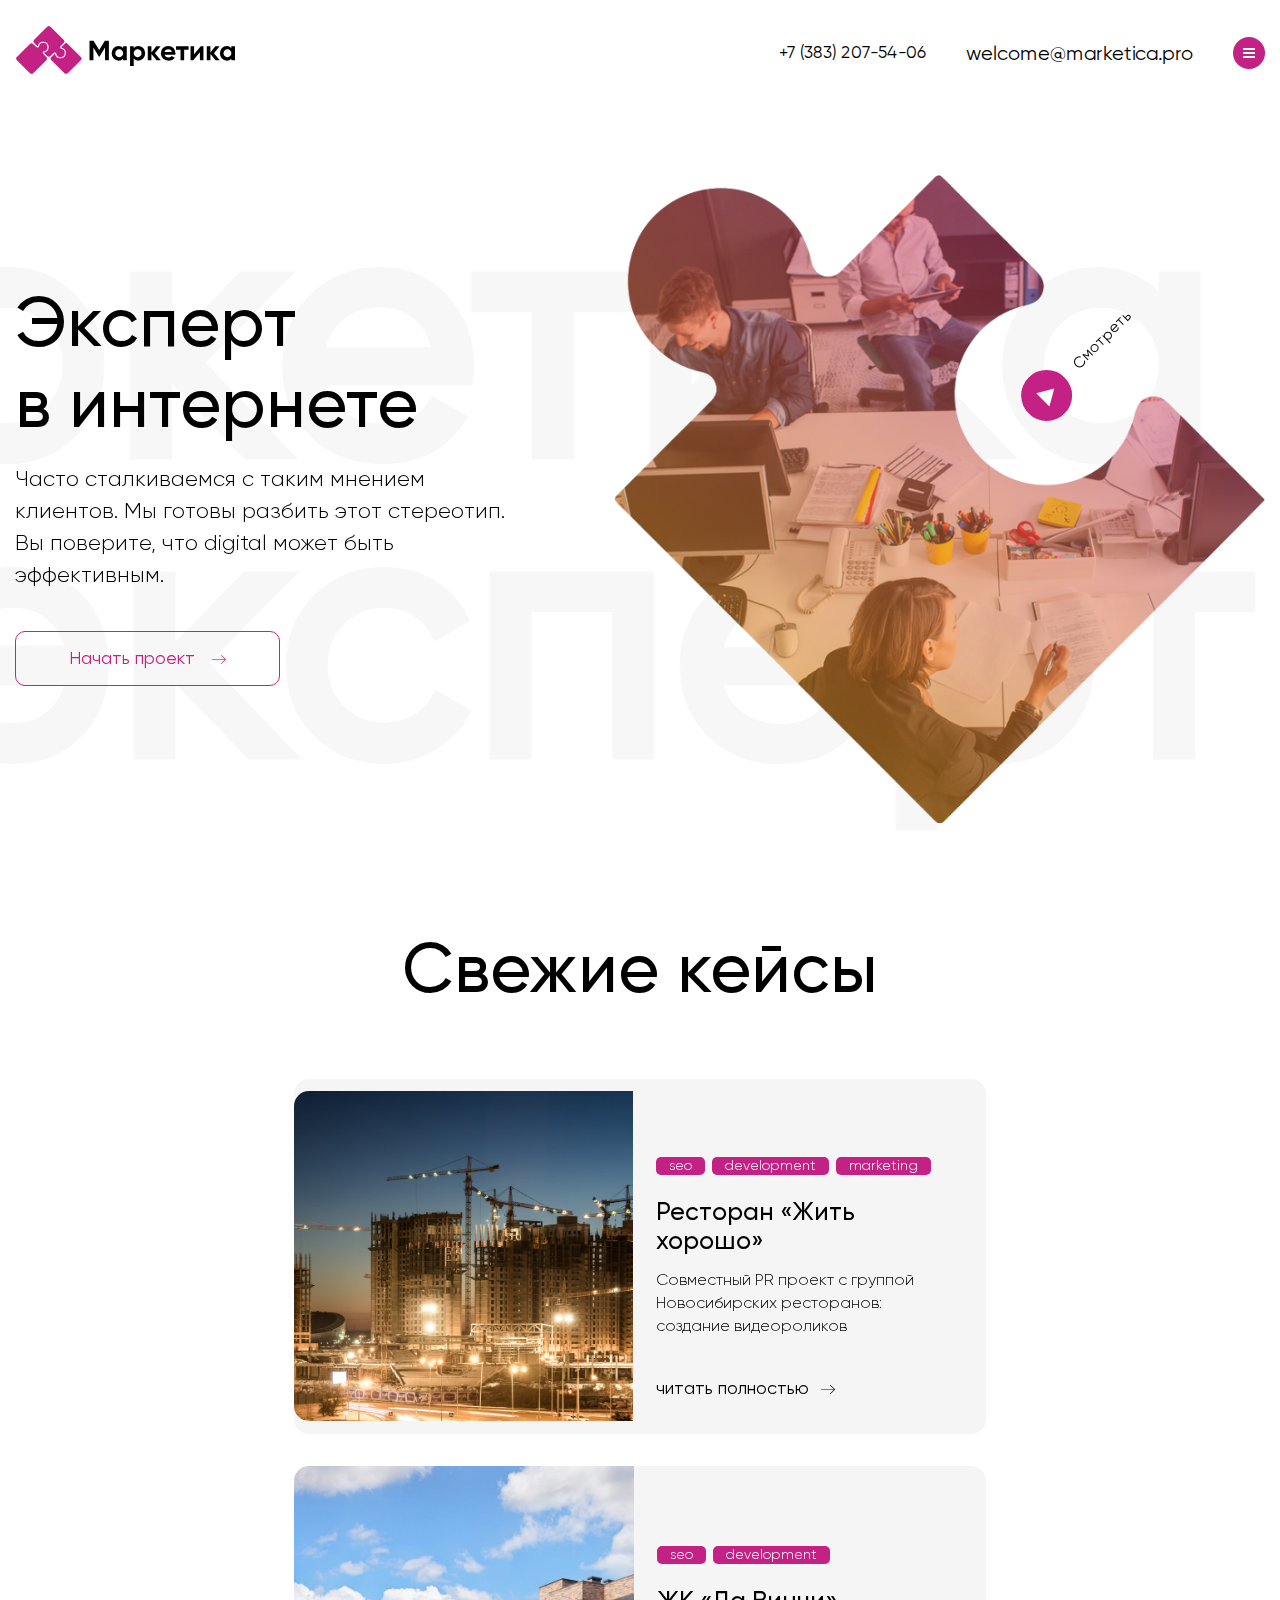
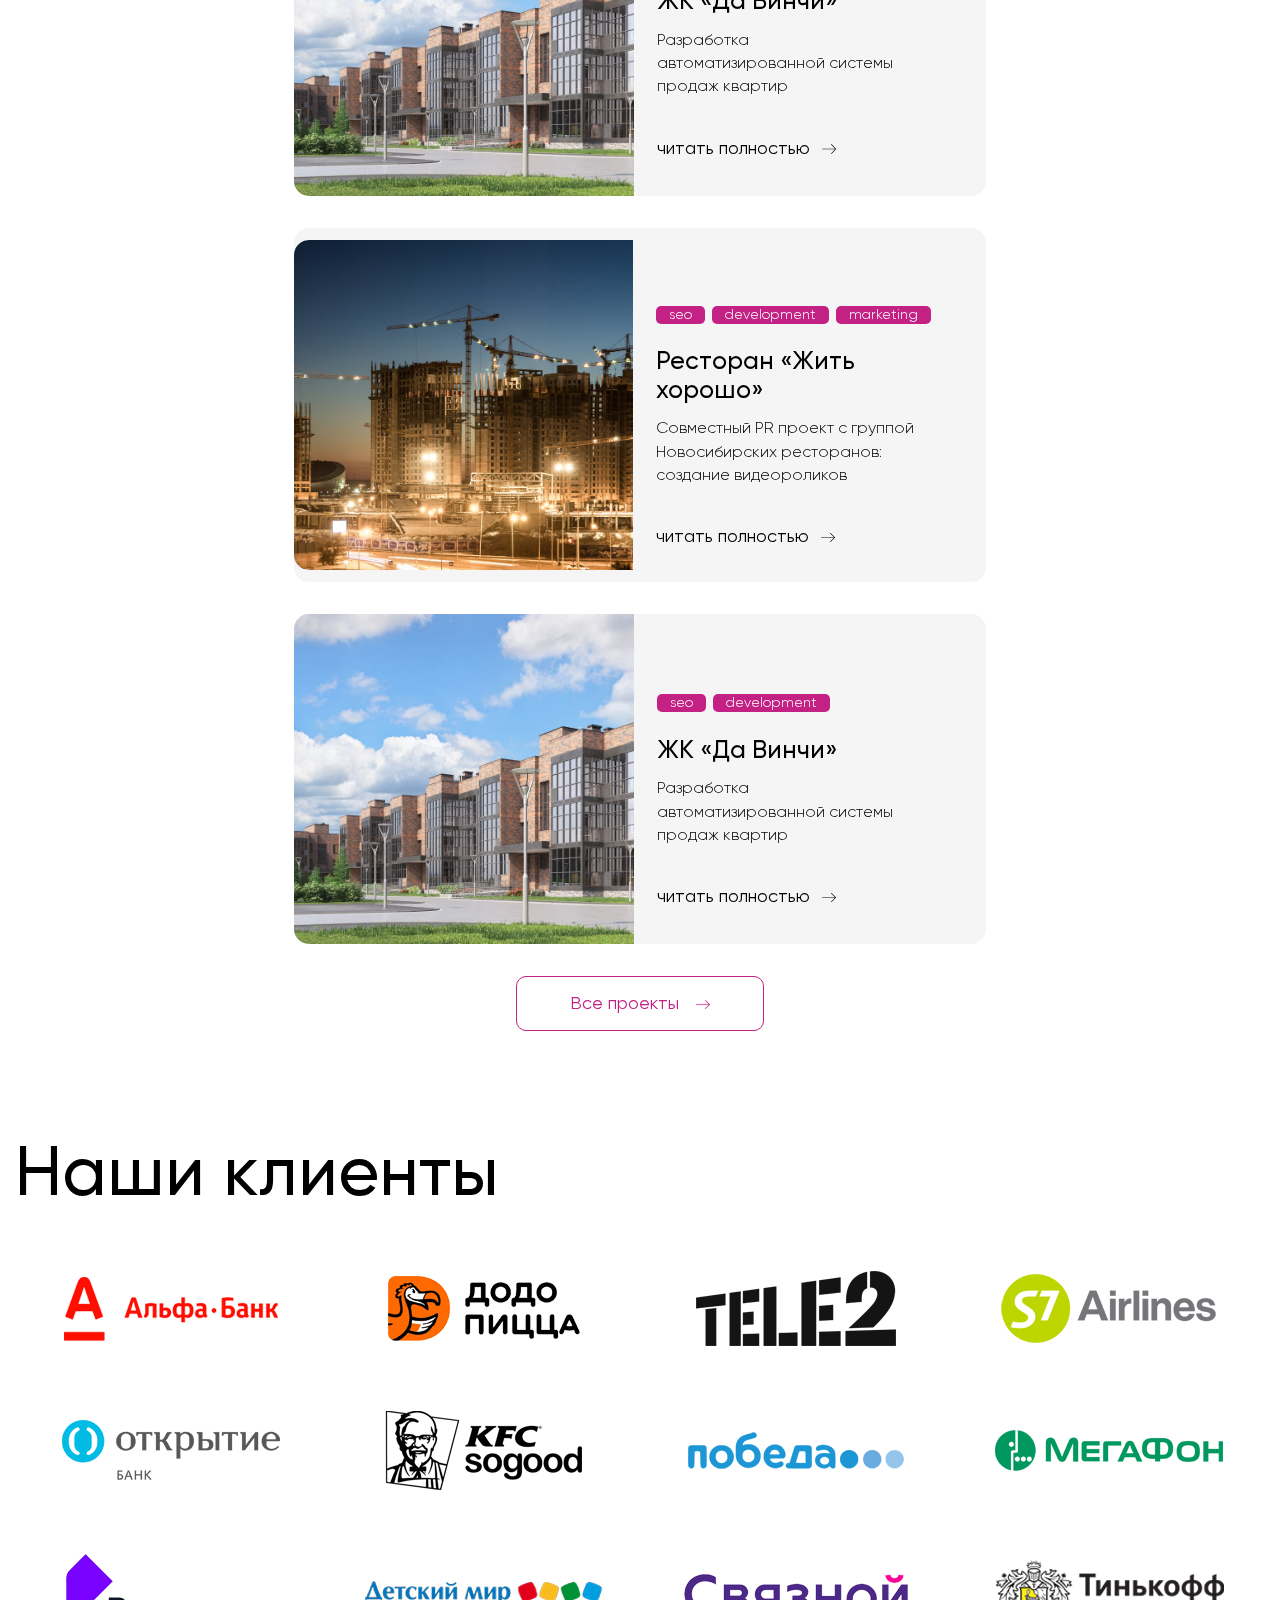
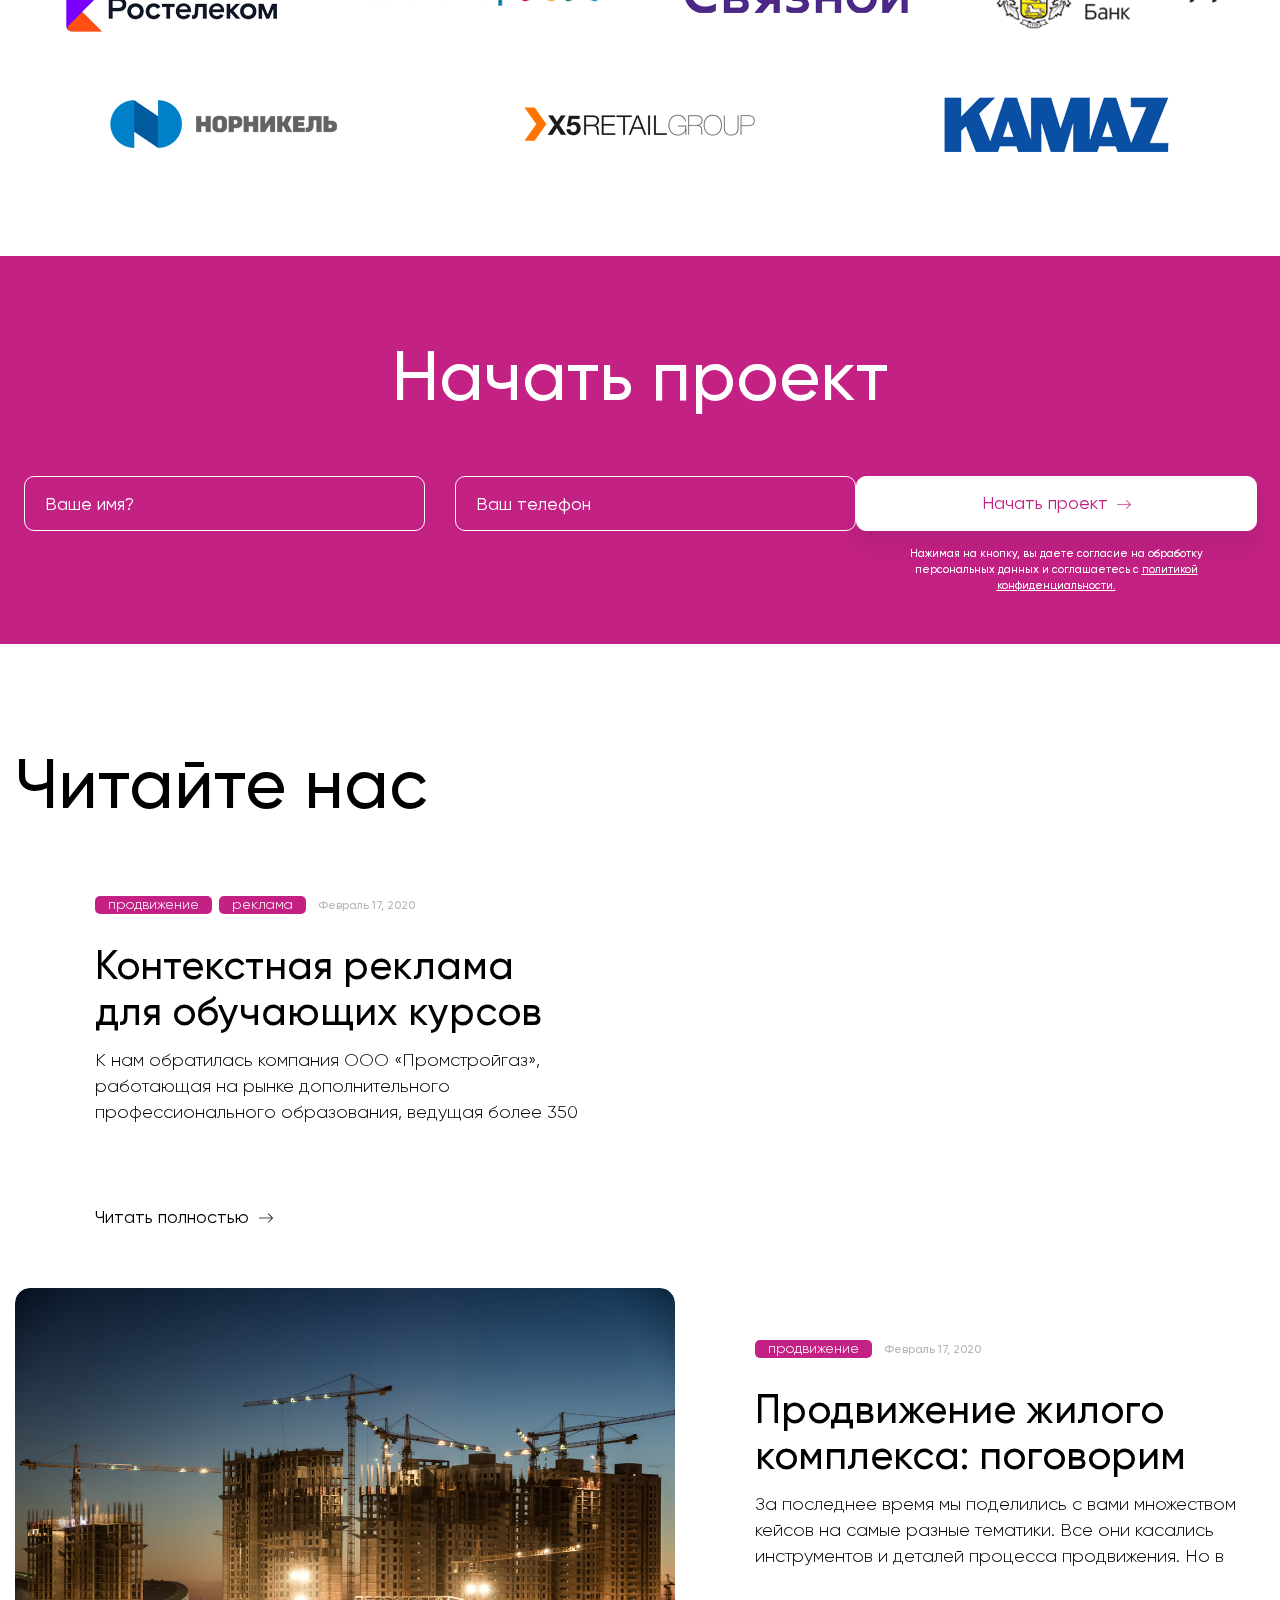
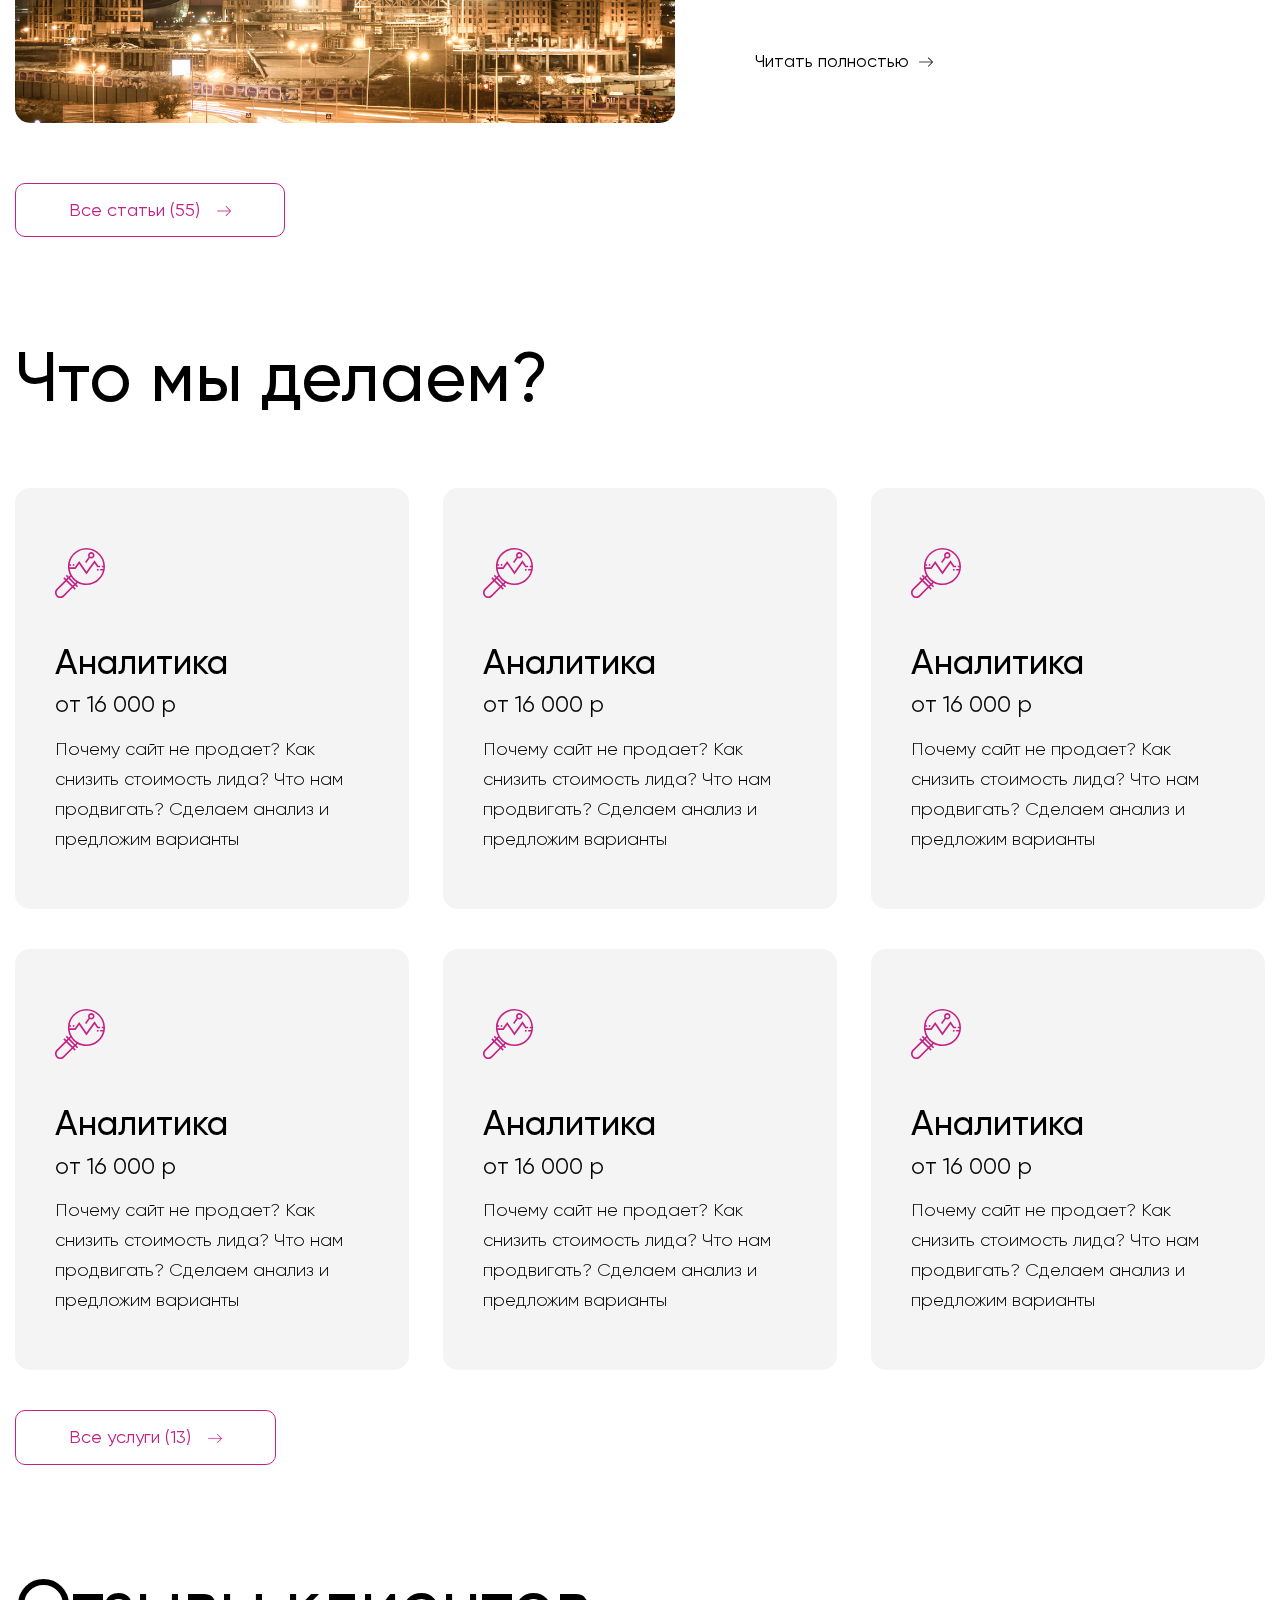
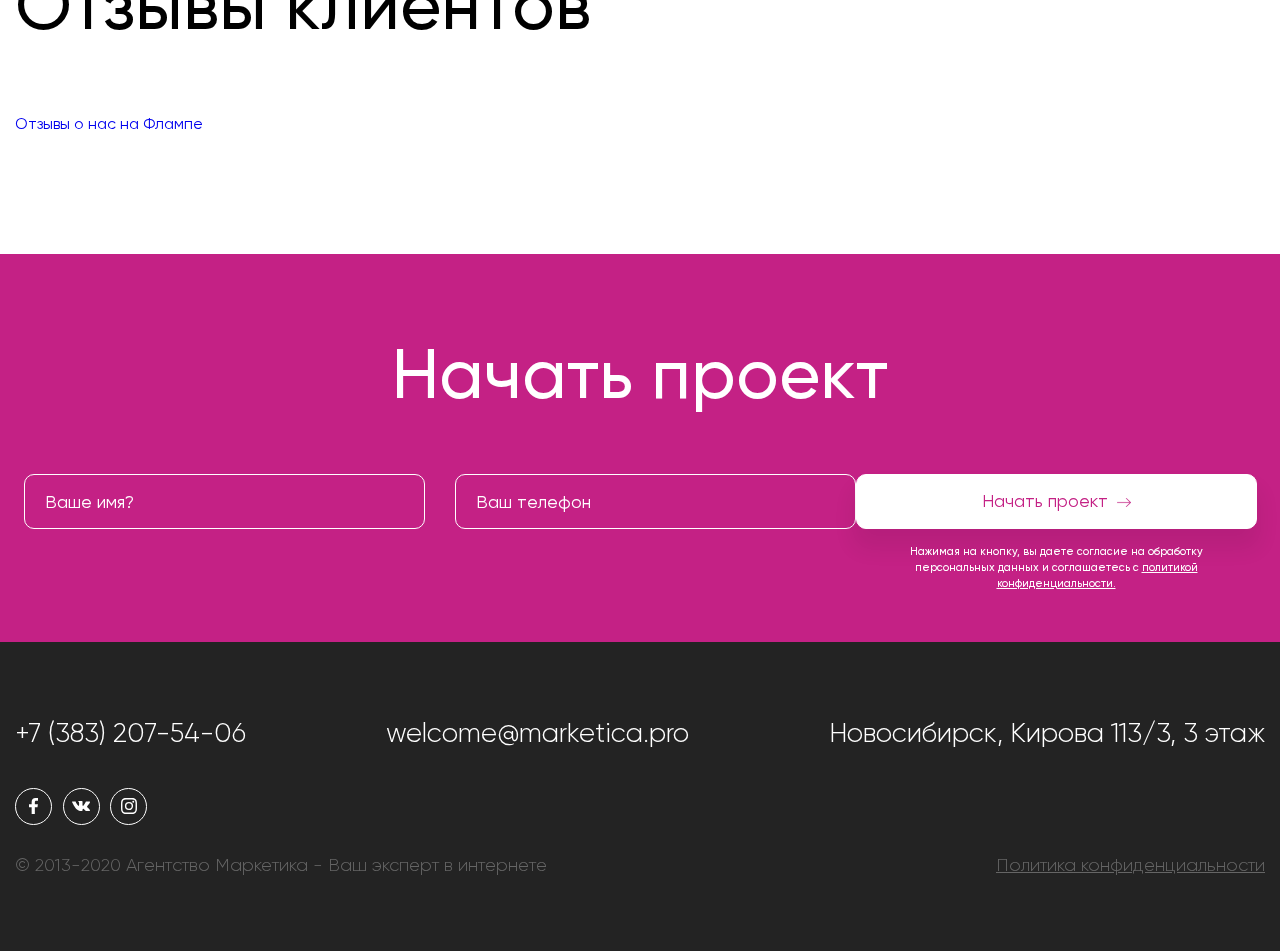
==== index.html @ a5a345c2 "Add files via upload" ====
<!DOCTYPE html>
<html lang="ru">

<head>
  <meta charset="UTF-8">
  <meta name="viewport" content="width=device-width, initial-scale=1.0">
  <title>Marketing</title>
  <link rel="stylesheet" href="css/style.min.css">
</head>

<body>


  <header class="header ">
    <div class="container">
      <div class="header-wrap">

        <div class="header__logo"><a href="index.html"></a></div>

        <div class="header__links">
          <a href="tel:+73832075406" class="header__text header__text_phone">+7 (383) 207-54-06</a>
          <a href="mailto:welcome@marketica.pro" class="header__text header__text_mail">welcome@marketica.pro</a>

          <div class="header__menu-btn">
            <span></span>
          </div>


        </div>

      </div>
    </div>
  </header>

  <main>

    <div class="menu element">
      <div class="container">

        <div class="menu-wrap">
          <ul class="menu-list">
            <li><a href="index.html">Главная</a></li>
            <li><a href="services.html">Услуги</a></li>
            <li><a href="blog.html">Блог</a></li>
            <li><a href="#">Контакты</a></li>
            <li><a href="#">О компании</a></li>
            <li><a href="#">Вакансии</a></li>
          </ul>

          <div class="menu-form">
            <div class="menu-form__wrap">
              <h2 class="menu-form__title">Начать проект</h2>
              <form action="#">
                <input type="text" class="menu-form__input input" placeholder="Ваше имя?">
                <input type="tel" class="menu-form__input input" placeholder="Ваш телефон">
                <button type="submit" class="menu-form__btn form__btn">Начать проект<img src="img/face/arrow_bold.svg"
                    alt=""></button>
                <i class="menu-form__policy policy">Нажимая на кнопку, вы даете согласие на обработку персональных
                  данных и
                  соглашаетесь с <a href="#">политикой конфиденциальности.</a></i>
              </form>
            </div>

            <div class="menu-form__links">
              <div class="footer-wrap__socials">
                <a href="#" class="footer-socials__item"><img src="img/footer/fb.svg" alt=""><img class="img-black" src="img/footer/fb_purple.svg" alt=""></a>
                <a href="#" class="footer-socials__item"><img src="img/footer/vk.svg" alt=""><img class="img-black" src="img/footer/vk_purple.svg" alt=""></a>
                <a href="#" class="footer-socials__item"><img src="img/footer/inst.svg" alt=""><img class="img-black" src="img/footer/inst_purple.svg" alt=""></a>
           
              </div>
              <a href="#" class="menu-form__download"><img src="img/face/download.svg" alt=""> Скачать презентацию</a>
              <a href="#" class="header__text menu__text_phone">+7 (383) 207-54-06</a>
              <a href="#" class="header__text menu__text_mail">welcome@marketica.pro</a>
            </div>

          </div>
        </div>

      </div>
    </div>



    <section class="face">
      <marquee class="marketica marketica1" behavior="alternate" direction="right">маркетика маркетика маркетика
        маркетика</marquee>
      <marquee class="marketica marketica2" behavior="alternate" direction="left">эксперт в интернете эксперт в
        интернете эксперт в интернете</marquee>

      <div class="container">

        <div class="face-wrap">
          <div class="face-text">
            <h1 class="face-text__title">Эксперт в&nbsp;интернете</h1>
            <p class="face-text__descr">Часто сталкиваемся с таким мнением клиентов. Мы готовы разбить этот стереотип.
              Вы
              поверите, что digital может быть эффективным.</p>

            <a href="#" class="face-text__btn_hidden btn">Начать проект
              <img class="read-block__arrow" src="img/face/arrow_bold.svg" alt="">
              <img class="read-block__arrow img-white" src="img/face/arrow_white.svg" alt="">
            </a>
          </div>

          <div class="face-img">
            <img src="img/face/puzzle.png" alt="">
            <a href="#" class="face-img__play"><img src="img/face/btn_play.svg" alt=""> Смотреть</a>
          </div>
        </div>
        <a href="#" class="face-text__btn btn">Начать проект
          <img class="read-block__arrow" src="img/face/arrow_bold.svg" alt="">
          <img class="read-block__arrow img-white" src="img/face/arrow_white.svg" alt="">
          
        </a>
      </div>

    </section>

    <section class="cases">

      <div class="container">
        <h2 class="cases__title section__title">Свежие кейсы</h2>

        <div class="cases-container swiper-container">
          <div class="cases-wrap swiper-wrapper">

            <div class="cases-block swiper-slide">

              <div class="cases-img"><img src="img/cases/cases_1.jpg" alt=""></div>

              <div class="cases-text">
                <div class="cases-block__tags">
                  <a href="#" class="cases-block__tag tag">seo</a>
                  <a href="#" class="cases-block__tag tag">development</a>
                  <a href="#" class="cases-block__tag tag">marketing</a>
                </div>
                <h3 class="cases-block__title">Ресторан «Жить хорошо»</h3>
                <p class="cases-block__descr">Совместный PR проект с группой Новосибирских ресторанов: создание
                  видеороликов
                </p>
                <a href="#" class="cases-block__more">читать полностью
                  <img src="img/cases/arrow_cases.svg" alt="">
                  <img class="img-white" src="img/face/arrow_white.svg" alt="">
                </a>
              </div>
            </div>

            <div class="cases-block swiper-slide">
              <div class="cases-img"><img src="img/cases/cases_2.jpg" alt=""></div>

              <div class="cases-text">
                <div class="cases-block__tags">
                  <a href="#" class="cases-block__tag tag">seo</a>
                  <a href="#" class="cases-block__tag tag">development</a>
                </div>
                <h3 class="cases-block__title">ЖК «Да Винчи»</h3>
                <p class="cases-block__descr">Разработка автоматизированной системы продаж квартир</p>
                <a href="#" class="cases-block__more">читать полностью 
                  <img src="img/cases/arrow_cases.svg" alt="">
                  <img class="img-white" src="img/face/arrow_white.svg" alt="">
                </a>
              </div>
            </div>

            <div class="cases-block swiper-slide">

              <div class="cases-img"><img src="img/cases/cases_1.jpg" alt=""></div>

              <div class="cases-text">
                <div class="cases-block__tags">
                  <a href="#" class="cases-block__tag tag">seo</a>
                  <a href="#" class="cases-block__tag tag">development</a>
                  <a href="#" class="cases-block__tag tag">marketing</a>
                </div>
                <h3 class="cases-block__title">Ресторан «Жить хорошо»</h3>
                <p class="cases-block__descr">Совместный PR проект с группой Новосибирских ресторанов: создание
                  видеороликов
                </p>
                <a href="#" class="cases-block__more">читать полностью 
                  <img src="img/cases/arrow_cases.svg" alt="">
                  <img class="img-white" src="img/face/arrow_white.svg" alt="">
                </a>
              </div>
            </div>

            <div class="cases-block swiper-slide">
              <div class="cases-img"><img src="img/cases/cases_2.jpg" alt=""></div>

              <div class="cases-text">
                <div class="cases-block__tags">
                  <a href="#" class="cases-block__tag tag">seo</a>
                  <a href="#" class="cases-block__tag tag">development</a>
                </div>
                <h3 class="cases-block__title">ЖК «Да Винчи»</h3>
                <p class="cases-block__descr">Разработка автоматизированной системы продаж квартир</p>
                <a href="#" class="cases-block__more">читать полностью 
                  <img src="img/cases/arrow_cases.svg" alt="">
                  <img class="img-white" src="img/face/arrow_white.svg" alt="">
                </a>
              </div>
            </div>

          </div>
          <div class="cases-pagination swiper-pagination"></div>
        </div>

        <a href="#" class="face-text__btn_hidden btn">Все проекты
          <img class="read-block__arrow" src="img/face/arrow_bold.svg" alt="">
          <img class="read-block__arrow img-white" src="img/face/arrow_white.svg" alt="">
        </a>
      </div>

    </section>

    <section class="clients">
      <div class="container">
        <h2 class="clients__title section__title">Наши клиенты</h2>

        <div class="clients-wrap">
          <div class="clients-block">
            <img src="img/clients/alfa.png" alt="">
          </div>
          <div class="clients-block">
            <img src="img/clients/dodo.png" alt="">
          </div>
          <div class="clients-block">
            <img src="img/clients/tele.png" alt="">
          </div>
          <div class="clients-block">
            <img src="img/clients/airlines.png" alt="">
          </div>
          <div class="clients-block">
            <img src="img/clients/open.png" alt="">
          </div>

          <div class="clients-block">
            <img src="img/clients/kfc.png" alt="">
          </div>
          <div class="clients-block">
            <img src="img/clients/victory.png" alt="">
          </div>
          <div class="clients-block">
            <img src="img/clients/megafon.png" alt="">
          </div>
          <div class="clients-block">
            <img src="img/clients/rostelecom.png" alt="">
          </div>
          <div class="clients-block">
            <img src="img/clients/child-world.png" alt="">
          </div>

          <div class="clients-block">
            <img src="img/clients/bond.png" alt="">
          </div>
          <div class="clients-block">
            <img src="img/clients/tinkoff.png" alt="">
          </div>
          <div class="clients-block">
            <img src="img/clients/nornikel.png" alt="">
          </div>
          <div class="clients-block">
            <img src="img/clients/x5.png" alt="">
          </div>
          <div class="clients-block">
            <img src="img/clients/kamaz.png" alt="">
          </div>


        </div>

      </div>
    </section>

    <section class="start">
      <div class="container">
        <h2 class="start__title section__title">Начать проект</h2>

        <form action="#" class="start-form">
          <input type="text" class="start-form__input input" placeholder="Ваше имя?">
          <input type="tel" class="start-form__input input" placeholder="Ваш телефон">
          <div class="start-form__btn_wrap">
            <button type="submit" class="start-form__btn form__btn">Начать проект<img src="img/face/arrow_bold.svg"
                alt=""></button>
            <i class="start__policy policy">Нажимая на кнопку, вы даете согласие на обработку персональных данных и
              соглашаетесь с <a href="#">политикой конфиденциальности.</a></i>
          </div>
        </form>

      </div>
    </section>

    <section class="read">
      <div class="container">
        <h2 class="read__title section__title">Читайте нас</h2>

        <div class="read-block">

          <div class="read-block__img"><img src="img/read/read_1.jpg" alt=""></div>

          <div class="read-block__text">
            <div class="read-block__tags">
              <a href="#" class="read-block__tag tag">продвижение</a>
              <a href="#" class="read-block__tag tag">реклама</a>
              <span class="read-block__date">Февраль 17, 2020</span>
            </div>

            <h2 class="read-block__title">Контекстная реклама для&nbsp;обучающих курсов</h2>
            <p class="read-block__descr">К нам обратилась компания ООО «Промстройгаз», работающая на рынке
              дополнительного профессионального образования, ведущая более 350</p>

            <a href="#" class="read-block__more">Читать полностью 
              <img class="read-block__arrow" src="img/face/arrow_black.svg" alt="">
              <img class="read-block__arrow img-purpur" src="img/face/arrow_purpur.svg" alt="">
            </a>

          </div>
        </div>

        <div class="read-block">

          <div class="read-block__img"><img src="img/read/read_2.jpg" alt=""></div>

          <div class="read-block__text">
            <div class="read-block__tags">
              <a href="#" class="read-block__tag tag">продвижение</a>
              <span class="read-block__date">Февраль 17, 2020</span>
            </div>

            <h2 class="read-block__title">Продвижение жилого комплекса: поговорим</h2>
            <p class="read-block__descr">За последнее время мы поделились с вами множеством кейсов на самые разные
              тематики. Все они касались инструментов и деталей процесса продвижения. Но в</p>

      
              <a href="#" class="read-block__more">Читать полностью 
                <img class="read-block__arrow" src="img/face/arrow_black.svg" alt="">
                <img class="read-block__arrow img-purpur" src="img/face/arrow_purpur.svg" alt="">
              </a>

          </div>
        </div>

        <a href="#" class="face-text__btn_hidden btn">Все статьи (55)
          <img class="read-block__arrow" src="img/face/arrow_bold.svg" alt="">
          <img class="read-block__arrow img-white" src="img/face/arrow_white.svg" alt="">
        </a>

      </div>
    </section>

    <section class="features">
      <div class="container">
        <h2 class="features__title section__title">Что мы делаем?</h2>

        <div class="features__wrap">

          <div class="features-block">
            <div class="features-block__img"><img src="img/features/analytics.svg" alt=""></div>
            <h3 class="features-block__title">Аналитика</h3>
            <strong class="features-block__price">от 16 000 р</strong>
            <p class="features-block__descr">Почему сайт не продает? Как снизить стоимость лида? Что нам продвигать?
              Сделаем анализ и предложим варианты</p>
          </div>

          <div class="features-block">
            <div class="features-block__img"><img src="img/features/analytics.svg" alt=""></div>
            <h3 class="features-block__title">Аналитика</h3>
            <strong class="features-block__price">от 16 000 р</strong>
            <p class="features-block__descr">Почему сайт не продает? Как снизить стоимость лида? Что нам продвигать?
              Сделаем анализ и предложим варианты</p>
          </div>

          <div class="features-block">
            <div class="features-block__img"><img src="img/features/analytics.svg" alt=""></div>
            <h3 class="features-block__title">Аналитика</h3>
            <strong class="features-block__price">от 16 000 р</strong>
            <p class="features-block__descr">Почему сайт не продает? Как снизить стоимость лида? Что нам продвигать?
              Сделаем анализ и предложим варианты</p>
          </div>

          <div class="features-block">
            <div class="features-block__img"><img src="img/features/analytics.svg" alt=""></div>
            <h3 class="features-block__title">Аналитика</h3>
            <strong class="features-block__price">от 16 000 р</strong>
            <p class="features-block__descr">Почему сайт не продает? Как снизить стоимость лида? Что нам продвигать?
              Сделаем анализ и предложим варианты</p>
          </div>

          <div class="features-block">
            <div class="features-block__img"><img src="img/features/analytics.svg" alt=""></div>
            <h3 class="features-block__title">Аналитика</h3>
            <strong class="features-block__price">от 16 000 р</strong>
            <p class="features-block__descr">Почему сайт не продает? Как снизить стоимость лида? Что нам продвигать?
              Сделаем анализ и предложим варианты</p>
          </div>

          <div class="features-block">
            <div class="features-block__img"><img src="img/features/analytics.svg" alt=""></div>
            <h3 class="features-block__title">Аналитика</h3>
            <strong class="features-block__price">от 16 000 р</strong>
            <p class="features-block__descr">Почему сайт не продает? Как снизить стоимость лида? Что нам продвигать?
              Сделаем анализ и предложим варианты</p>
          </div>

        </div>

        <a href="#" class="face-text__btn_hidden btn">Все услуги (13)
          <img class="read-block__arrow" src="img/face/arrow_bold.svg" alt="">
          <img class="read-block__arrow img-white" src="img/face/arrow_white.svg" alt="">
        </a>

      </div>
    </section>

    <section class="feedback">
      <div class="container">
        <h2 class="feedback__title section__title">Отзывы клиентов</h2>

        <a class="flamp-widget" href="//novosibirsk.flamp.ru/firm/marketika_agentstvo_interne.."
          data-flamp-widget-type="responsive-new" data-flamp-widget-id="141265771921527" data-flamp-widget-width="100%"
          data-flamp-widget-count="1">Отзывы о нас на Флампе</a>
        <script>
          ! function (d, s) {
            var js, fjs = d.getElementsByTagName(s)[0];
            js = d.createElement(s);
            js.async = 1;
            js.src = "//widget.flamp.ru/loader.js";
            fjs.parentNode.insertBefore(js, fjs);
          }(document, "script");
        </script>

      </div>
    </section>

    <section class="start">
      <div class="container">
        <h2 class="start__title section__title">Начать проект</h2>

        <form action="#" class="start-form">
          <input type="text" class="start-form__input input" placeholder="Ваше имя?">
          <input type="tel" class="start-form__input input" placeholder="Ваш телефон">
          <div class="start-form__btn_wrap">
            <button type="submit" class="start-form__btn form__btn">Начать проект<img src="img/face/arrow_bold.svg"
                alt=""></button>
            <i class="start__policy policy">Нажимая на кнопку, вы даете согласие на обработку персональных данных и
              соглашаетесь с <a href="#">политикой конфиденциальности.</a></i>
          </div>
        </form>

      </div>
    </section>

    <footer class="footer">
      <div class="container">
        <div class="footer__wrap footer-wrap">

          <div class="footer-wrap__links">
            <a href="tel:+73832075406">+7 (383) 207-54-06</a>
            <a href="mailto:welcome@marketica.pro">welcome@marketica.pro</a>
            <a href="">Новосибирск, Кирова 113/3, 3 этаж</a>
          </div>

          <div class="footer-wrap__socials">
            <a href="#" class="footer-socials__item"><img src="img/footer/fb.svg" alt=""><img class="img-black" src="img/footer/fb_black.svg" alt=""></a>
            <a href="#" class="footer-socials__item"><img src="img/footer/vk.svg" alt=""><img class="img-black" src="img/footer/vk_black.svg" alt=""></a>
            <a href="#" class="footer-socials__item"><img src="img/footer/inst.svg" alt=""><img class="img-black" src="img/footer/inst_black.svg" alt=""></a>
          </div>


        </div>
        <div class="footer__privacy">
          <i>© 2013-2020 Агентство Маркетика - Ваш эксперт в интернете</i>
          <a href="#">Политика конфиденциальности</a>
        </div>
      </div>
    </footer>

  </main>

  <script src="js/main.min.js"></script>
</body>

</html>
---- css/style.min.css ----
@font-face{font-family:swiper-icons;src:url("data:application/font-woff;charset=utf-8;base64, [base64]//wADZ2x5ZgAAAywAAADMAAAD2MHtryVoZWFkAAABbAAAADAAAAA2E2+eoWhoZWEAAAGcAAAAHwAAACQC9gDzaG10eAAAAigAAAAZAAAArgJkABFsb2NhAAAC0AAAAFoAAABaFQAUGG1heHAAAAG8AAAAHwAAACAAcABAbmFtZQAAA/gAAAE5AAACXvFdBwlwb3N0AAAFNAAAAGIAAACE5s74hXjaY2BkYGAAYpf5Hu/j+W2+MnAzMYDAzaX6QjD6/4//Bxj5GA8AuRwMYGkAPywL13jaY2BkYGA88P8Agx4j+/8fQDYfA1AEBWgDAIB2BOoAeNpjYGRgYNBh4GdgYgABEMnIABJzYNADCQAACWgAsQB42mNgYfzCOIGBlYGB0YcxjYGBwR1Kf2WQZGhhYGBiYGVmgAFGBiQQkOaawtDAoMBQxXjg/wEGPcYDDA4wNUA2CCgwsAAAO4EL6gAAeNpj2M0gyAACqxgGNWBkZ2D4/wMA+xkDdgAAAHjaY2BgYGaAYBkGRgYQiAHyGMF8FgYHIM3DwMHABGQrMOgyWDLEM1T9/w8UBfEMgLzE////P/5//f/V/xv+r4eaAAeMbAxwIUYmIMHEgKYAYjUcsDAwsLKxc3BycfPw8jEQA/[base64]/uznmfPFBNODM2K7MTQ45YEAZqGP81AmGGcF3iPqOop0r1SPTaTbVkfUe4HXj97wYE+yNwWYxwWu4v1ugWHgo3S1XdZEVqWM7ET0cfnLGxWfkgR42o2PvWrDMBSFj/IHLaF0zKjRgdiVMwScNRAoWUoH78Y2icB/yIY09An6AH2Bdu/UB+yxopYshQiEvnvu0dURgDt8QeC8PDw7Fpji3fEA4z/PEJ6YOB5hKh4dj3EvXhxPqH/SKUY3rJ7srZ4FZnh1PMAtPhwP6fl2PMJMPDgeQ4rY8YT6Gzao0eAEA409DuggmTnFnOcSCiEiLMgxCiTI6Cq5DZUd3Qmp10vO0LaLTd2cjN4fOumlc7lUYbSQcZFkutRG7g6JKZKy0RmdLY680CDnEJ+UMkpFFe1RN7nxdVpXrC4aTtnaurOnYercZg2YVmLN/d/gczfEimrE/fs/bOuq29Zmn8tloORaXgZgGa78yO9/cnXm2BpaGvq25Dv9S4E9+5SIc9PqupJKhYFSSl47+Qcr1mYNAAAAeNptw0cKwkAAAMDZJA8Q7OUJvkLsPfZ6zFVERPy8qHh2YER+3i/BP83vIBLLySsoKimrqKqpa2hp6+jq6RsYGhmbmJqZSy0sraxtbO3sHRydnEMU4uR6yx7JJXveP7WrDycAAAAAAAH//wACeNpjYGRgYOABYhkgZgJCZgZNBkYGLQZtIJsFLMYAAAw3ALgAeNolizEKgDAQBCchRbC2sFER0YD6qVQiBCv/H9ezGI6Z5XBAw8CBK/m5iQQVauVbXLnOrMZv2oLdKFa8Pjuru2hJzGabmOSLzNMzvutpB3N42mNgZGBg4GKQYzBhYMxJLMlj4GBgAYow/P/PAJJhLM6sSoWKfWCAAwDAjgbRAAB42mNgYGBkAIIbCZo5IPrmUn0hGA0AO8EFTQAA") format("woff");font-weight:400;font-style:normal}:root{--swiper-theme-color:#007aff {} }.swiper-container{margin-left:auto;margin-right:auto;position:relative;overflow:hidden;list-style:none;padding:0;z-index:1}.swiper-container-vertical>.swiper-wrapper{flex-direction:column}.swiper-wrapper{position:relative;width:100%;height:100%;z-index:1;display:flex;transition-property:transform;box-sizing:content-box}.swiper-container-android .swiper-slide,.swiper-wrapper{transform:translate3d(0px, 0, 0)}.swiper-container-multirow>.swiper-wrapper{flex-wrap:wrap}.swiper-container-multirow-column>.swiper-wrapper{flex-wrap:wrap;flex-direction:column}.swiper-container-free-mode>.swiper-wrapper{transition-timing-function:ease-out;margin:0 auto}.swiper-slide{flex-shrink:0;width:100%;height:100%;position:relative;transition-property:transform}.swiper-slide-invisible-blank{visibility:hidden}.swiper-container-autoheight{height:auto}.swiper-container-autoheight .swiper-slide{height:auto}.swiper-container-autoheight .swiper-wrapper{align-items:flex-start;transition-property:transform, height}.swiper-container-3d{perspective:1200px}.swiper-container-3d .swiper-cube-shadow,.swiper-container-3d .swiper-slide,.swiper-container-3d .swiper-slide-shadow-bottom,.swiper-container-3d .swiper-slide-shadow-left,.swiper-container-3d .swiper-slide-shadow-right,.swiper-container-3d .swiper-slide-shadow-top,.swiper-container-3d .swiper-wrapper{transform-style:preserve-3d}.swiper-container-3d .swiper-slide-shadow-bottom,.swiper-container-3d .swiper-slide-shadow-left,.swiper-container-3d .swiper-slide-shadow-right,.swiper-container-3d .swiper-slide-shadow-top{position:absolute;left:0;top:0;width:100%;height:100%;pointer-events:none;z-index:10}.swiper-container-3d .swiper-slide-shadow-left{background-image:linear-gradient(to left, rgba(0,0,0,0.5), rgba(0,0,0,0))}.swiper-container-3d .swiper-slide-shadow-right{background-image:linear-gradient(to right, rgba(0,0,0,0.5), rgba(0,0,0,0))}.swiper-container-3d .swiper-slide-shadow-top{background-image:linear-gradient(to top, rgba(0,0,0,0.5), rgba(0,0,0,0))}.swiper-container-3d .swiper-slide-shadow-bottom{background-image:linear-gradient(to bottom, rgba(0,0,0,0.5), rgba(0,0,0,0))}.swiper-container-css-mode>.swiper-wrapper{overflow:auto;scrollbar-width:none;-ms-overflow-style:none}.swiper-container-css-mode>.swiper-wrapper::-webkit-scrollbar{display:none}.swiper-container-css-mode>.swiper-wrapper>.swiper-slide{scroll-snap-align:start start}.swiper-container-horizontal.swiper-container-css-mode>.swiper-wrapper{scroll-snap-type:x mandatory}.swiper-container-vertical.swiper-container-css-mode>.swiper-wrapper{scroll-snap-type:y mandatory}:root{--swiper-navigation-size:44px {} }.swiper-button-next,.swiper-button-prev{position:absolute;top:50%;width:calc(var(--swiper-navigation-size)/ 44 * 27);height:var(--swiper-navigation-size);margin-top:calc(-1 * var(--swiper-navigation-size)/ 2);z-index:10;cursor:pointer;display:flex;align-items:center;justify-content:center;color:var(--swiper-navigation-color, var(--swiper-theme-color))}.swiper-button-next.swiper-button-disabled,.swiper-button-prev.swiper-button-disabled{opacity:.35;cursor:auto;pointer-events:none}.swiper-button-next:after{font-family:swiper-icons;font-size:var(--swiper-navigation-size);text-transform:none !important;letter-spacing:0;text-transform:none;font-variant:initial}.swiper-button-prev{left:10px;right:auto}.swiper-button-prev:after{font-family:swiper-icons;font-size:var(--swiper-navigation-size);text-transform:none !important;letter-spacing:0;text-transform:none;font-variant:initial}.swiper-container-rtl .swiper-button-next{left:10px;right:auto}.swiper-button-prev:after,.swiper-container-rtl .swiper-button-next:after{content:"prev"}.swiper-button-next,.swiper-container-rtl .swiper-button-prev{right:10px;left:auto}.swiper-button-next:after,.swiper-container-rtl .swiper-button-prev:after{content:"next"}.swiper-button-next.swiper-button-white,.swiper-button-prev.swiper-button-white{--swiper-navigation-color:#ffffff {} }.swiper-button-next.swiper-button-black,.swiper-button-prev.swiper-button-black{--swiper-navigation-color:#000000 {} }.swiper-button-lock{display:none}.swiper-pagination{position:absolute;text-align:center;transition:.3s opacity;transform:translate3d(0, 0, 0);z-index:10}.swiper-pagination.swiper-pagination-hidden{opacity:0}.swiper-container-horizontal>.swiper-pagination-bullets,.swiper-pagination-custom,.swiper-pagination-fraction{bottom:10px;left:0;width:100%}.swiper-pagination-bullets-dynamic{overflow:hidden;font-size:0}.swiper-pagination-bullets-dynamic .swiper-pagination-bullet{transform:scale(0.33);position:relative}.swiper-pagination-bullets-dynamic .swiper-pagination-bullet-active,.swiper-pagination-bullets-dynamic .swiper-pagination-bullet-active-main{transform:scale(1)}.swiper-pagination-bullets-dynamic .swiper-pagination-bullet-active-prev{transform:scale(0.66)}.swiper-pagination-bullets-dynamic .swiper-pagination-bullet-active-prev-prev{transform:scale(0.33)}.swiper-pagination-bullets-dynamic .swiper-pagination-bullet-active-next{transform:scale(0.66)}.swiper-pagination-bullets-dynamic .swiper-pagination-bullet-active-next-next{transform:scale(0.33)}.swiper-pagination-bullet{width:8px;height:8px;display:inline-block;border-radius:100%;background:#000;opacity:0.2}button.swiper-pagination-bullet{border:none;margin:0;padding:0;box-shadow:none;appearance:none}.swiper-pagination-clickable .swiper-pagination-bullet{cursor:pointer}.swiper-pagination-bullet-active{opacity:1;background:var(--swiper-pagination-color, var(--swiper-theme-color))}.swiper-container-vertical>.swiper-pagination-bullets{right:10px;top:50%;transform:translate3d(0px, -50%, 0)}.swiper-container-vertical>.swiper-pagination-bullets .swiper-pagination-bullet{margin:6px 0;display:block}.swiper-container-vertical>.swiper-pagination-bullets.swiper-pagination-bullets-dynamic{top:50%;transform:translateY(-50%);width:8px}.swiper-container-vertical>.swiper-pagination-bullets.swiper-pagination-bullets-dynamic .swiper-pagination-bullet{display:inline-block;transition:0.2s transform, 0.2s top}.swiper-container-horizontal>.swiper-pagination-bullets .swiper-pagination-bullet{margin:0 4px}.swiper-container-horizontal>.swiper-pagination-bullets.swiper-pagination-bullets-dynamic{left:50%;transform:translateX(-50%);white-space:nowrap}.swiper-container-horizontal>.swiper-pagination-bullets.swiper-pagination-bullets-dynamic .swiper-pagination-bullet{transition:0.2s transform, 0.2s left}.swiper-container-horizontal.swiper-container-rtl>.swiper-pagination-bullets-dynamic .swiper-pagination-bullet{transition:0.2s transform, 0.2s right}.swiper-pagination-progressbar{background:rgba(0,0,0,0.25);position:absolute}.swiper-pagination-progressbar .swiper-pagination-progressbar-fill{background:var(--swiper-pagination-color, var(--swiper-theme-color));position:absolute;left:0;top:0;width:100%;height:100%;transform:scale(0);transform-origin:left top}.swiper-container-rtl .swiper-pagination-progressbar .swiper-pagination-progressbar-fill{transform-origin:right top}.swiper-container-horizontal>.swiper-pagination-progressbar,.swiper-container-vertical>.swiper-pagination-progressbar.swiper-pagination-progressbar-opposite{width:100%;height:4px;left:0;top:0}.swiper-container-horizontal>.swiper-pagination-progressbar.swiper-pagination-progressbar-opposite,.swiper-container-vertical>.swiper-pagination-progressbar{width:4px;height:100%;left:0;top:0}.swiper-pagination-white{--swiper-pagination-color:#ffffff {} }.swiper-pagination-black{--swiper-pagination-color:#000000 {} }.swiper-pagination-lock{display:none}.swiper-scrollbar{border-radius:10px;position:relative;-ms-touch-action:none;background:rgba(0,0,0,0.1)}.swiper-container-horizontal>.swiper-scrollbar{position:absolute;left:1%;bottom:3px;z-index:50;height:5px;width:98%}.swiper-container-vertical>.swiper-scrollbar{position:absolute;right:3px;top:1%;z-index:50;width:5px;height:98%}.swiper-scrollbar-drag{height:100%;width:100%;position:relative;background:rgba(0,0,0,0.5);border-radius:10px;left:0;top:0}.swiper-scrollbar-cursor-drag{cursor:move}.swiper-scrollbar-lock{display:none}.swiper-zoom-container{width:100%;height:100%;display:flex;justify-content:center;align-items:center;text-align:center}.swiper-zoom-container>canvas,.swiper-zoom-container>img,.swiper-zoom-container>svg{max-width:100%;max-height:100%;object-fit:contain}.swiper-slide-zoomed{cursor:move}.swiper-lazy-preloader{width:42px;height:42px;position:absolute;left:50%;top:50%;margin-left:-21px;margin-top:-21px;z-index:10;transform-origin:50%;animation:swiper-preloader-spin 1s infinite linear;box-sizing:border-box;border:4px solid var(--swiper-preloader-color, var(--swiper-theme-color));border-radius:50%;border-top-color:transparent}.swiper-lazy-preloader-white{--swiper-preloader-color:#fff {} }.swiper-lazy-preloader-black{--swiper-preloader-color:#000 {} }@keyframes swiper-preloader-spin{100%{transform:rotate(360deg)}}.swiper-container .swiper-notification{position:absolute;left:0;top:0;pointer-events:none;opacity:0;z-index:-1000}.swiper-container-fade.swiper-container-free-mode .swiper-slide{transition-timing-function:ease-out}.swiper-container-fade .swiper-slide{pointer-events:none;transition-property:opacity}.swiper-container-fade .swiper-slide .swiper-slide{pointer-events:none}.swiper-container-fade .swiper-slide-active{pointer-events:auto}.swiper-container-fade .swiper-slide-active .swiper-slide-active{pointer-events:auto}.swiper-container-cube{overflow:visible}.swiper-container-cube .swiper-slide{pointer-events:none;backface-visibility:hidden;z-index:1;visibility:hidden;transform-origin:0 0;width:100%;height:100%}.swiper-container-cube .swiper-slide .swiper-slide{pointer-events:none}.swiper-container-cube.swiper-container-rtl .swiper-slide{transform-origin:100% 0}.swiper-container-cube .swiper-slide-active{pointer-events:auto;pointer-events:auto;visibility:visible}.swiper-container-cube .swiper-slide-active .swiper-slide-active{pointer-events:auto}.swiper-container-cube .swiper-slide-next{pointer-events:auto;visibility:visible}.swiper-container-cube .swiper-slide-next+.swiper-slide{pointer-events:auto;visibility:visible}.swiper-container-cube .swiper-slide-prev{pointer-events:auto;visibility:visible}.swiper-container-cube .swiper-slide-shadow-bottom,.swiper-container-cube .swiper-slide-shadow-left,.swiper-container-cube .swiper-slide-shadow-right,.swiper-container-cube .swiper-slide-shadow-top{z-index:0;backface-visibility:hidden}.swiper-container-cube .swiper-cube-shadow{position:absolute;left:0;bottom:0px;width:100%;height:100%;background:#000;opacity:.6;filter:blur(50px);z-index:0}.swiper-container-flip{overflow:visible}.swiper-container-flip .swiper-slide{pointer-events:none;backface-visibility:hidden;z-index:1}.swiper-container-flip .swiper-slide .swiper-slide{pointer-events:none}.swiper-container-flip .swiper-slide-active{pointer-events:auto}.swiper-container-flip .swiper-slide-active .swiper-slide-active{pointer-events:auto}.swiper-container-flip .swiper-slide-shadow-bottom,.swiper-container-flip .swiper-slide-shadow-left,.swiper-container-flip .swiper-slide-shadow-right,.swiper-container-flip .swiper-slide-shadow-top{z-index:0;backface-visibility:hidden}@font-face{font-family:'Gilroy';src:url("../fonts/Gilroy-Light.eot");src:local("Gilroy Light"),local("Gilroy-Light"),url("../fonts/Gilroy-Light.eot?#iefix") format("embedded-opentype"),url("../fonts/Gilroy-Light.woff") format("woff"),url("../fonts/Gilroy-Light.ttf") format("truetype");font-weight:300;font-style:normal}@font-face{font-family:'Gilroy';src:url("../fonts/Gilroy-Regular.eot");src:local("Gilroy Regular"),local("Gilroy-Regular"),url("../fonts/Gilroy-Regular.eot?#iefix") format("embedded-opentype"),url("../fonts/Gilroy-Regular.woff") format("woff"),url("../fonts/Gilroy-Regular.ttf") format("truetype");font-weight:normal;font-style:normal}@font-face{font-family:'Gilroy';src:url("../fonts/Gilroy-Medium.eot");src:local("Gilroy Medium"),local("Gilroy-Medium"),url("../fonts/Gilroy-Medium.eot?#iefix") format("embedded-opentype"),url("../fonts/Gilroy-Medium.woff") format("woff"),url("../fonts/Gilroy-Medium.ttf") format("truetype");font-weight:500;font-style:normal}.btn{border:1px solid #c42185;border-radius:10px;color:#c42185;font-weight:400;padding:16px 53px;font-size:18px;display:inline-block;position:relative;transition:background-color 0.3s, color 0.3s}.btn img{margin-left:14px}.btn:before{position:absolute;content:'';width:0%;height:100%;background:#c42185;top:0;left:50%;z-index:-1;transition:all 0ms ease;border-radius:9px}.btn:hover{color:white}.btn:hover:before{position:absolute;content:'';width:100%;height:100%;border-radius:9px;background:#c42185;top:0;left:0%;z-index:1;transition:all 300ms ease}.btn:before{position:absolute;content:'';width:0%;height:100%;background:#c42185;top:0;left:auto;right:0;z-index:-1;transition:all 300ms ease}.btn:hover{color:white}.btn:hover:before{position:absolute;content:'';width:100%;height:100%;background:#c42185;top:0;left:0;right:0;z-index:-1}.btn img{margin-left:12px}.section__title{font-size:70px;font-weight:500;margin-bottom:70px}.input{background-color:transparent;border:1px solid #fff;border-radius:10px;width:100%;height:55px;font-size:18px;padding:0 20px;color:#fff !important}.input::placeholder{color:#fff}.input:focus{border:2px solid #ffffff}.input:focus{border:2px solid #fff !important}.form__btn{width:100%;padding:18px;box-shadow:0 17px 21px 3px rgba(0,0,0,0.07);background-color:#fff;border:1px solid #fff;border-radius:10px;font-size:18px;outline:none;cursor:pointer;color:#c42185;margin-bottom:15px;transition:box-shadow .3s;transition:box-shadow 0.3s}.form__btn img{margin-left:9px}.form__btn:hover{box-shadow:none}.tag{padding:0 13px;padding-bottom:2px;background-color:#fff;font-size:14px;color:#fff;background-color:#c42185;font-weight:300;border-radius:5px;margin-right:3px;transition:color 0.2s, background-color 0.2s}.tag:last-child{margin-right:0}.policy{font-size:14px;line-height:16px;max-width:455px;display:inline-block;font-weight:500;font-style:normal}.policy a{color:#fff;text-decoration:underline}@media screen and (max-width: 1201px){.section__title{font-size:60px}}@media screen and (max-width: 577px){.section__title{font-size:36px}}@media screen and (max-width: 577px){.btn{font-size:14px;width:100%;padding:14px}.form__btn{font-size:14px}}.read-block__arrow{display:inline-block}.read-block__arrow.img-white{width:14px;height:14px;display:none;margin-bottom:-2px}.btn:hover .read-block__arrow{display:none}.btn:hover .img-white{transition:1s;display:inline-block}.header{padding:25px 0;z-index:2;position:fixed;width:100%;background-color:#fff}.header-wrap{display:flex;justify-content:space-between;align-items:center}.header__text{font-size:17px;margin-right:40px;color:#000}.header__text_mail{font-size:20px}.header__logo a{width:220px;height:56px;background:url(../img/face/logo.svg) no-repeat;display:block}.header__links{display:flex;align-items:center}.header__menu-btn{background-color:#c42185;width:32px;height:32px;display:block;border-radius:50%;position:relative;cursor:pointer}.header__menu-btn span{display:block;content:'';width:12px;height:2px;background-color:#fff;position:absolute;left:50%;top:50%;transform:translate(-50%, -50%)}.header__menu-btn span::before,.header__menu-btn span::after{display:block;content:'';width:12px;height:2px;background-color:#fff;position:absolute;left:50%;top:50%;transform:translate(-50%, -50%)}.header__menu-btn span:before{margin-top:-4px}.header__menu-btn span:after{margin-top:4px}.header__menu-btn_active{background-color:#fff}.header__menu-btn_active span{background-color:transparent}.header__menu-btn_active span::before{width:14px;transform:rotate(45deg);background-color:#c42185;margin-left:-7px;margin-top:-1px}.header__menu-btn_active span::after{width:14px;margin-left:-7px;transform:rotate(135deg);margin-top:-1px;background-color:#c42185}.menu{display:none}.is-header_active .header__logo a{background:url(../img/face/logo_white.svg) no-repeat}.is-header_active .header__text{color:#fff}.is-header_fixed{box-shadow:0 7px 34px 4px rgba(0,0,0,0.05);background-color:#fff}.is-header_active{background-color:#c42185;box-shadow:none}.is-menu_active .menu{display:block}.menu{background-color:#c42185;color:#fff;width:100vw;height:100vh;position:fixed;padding-top:190px;z-index:1;overflow-y:scroll}.menu-wrap{display:flex}.menu-list{max-width:580px;width:100%;list-style:none;padding:0;margin:0;line-height:550%}.menu-list a{text-decoration:none;font-size:70px;color:#fff;position:relative;padding-bottom:10px;font-weight:500;transition:all 0.6s}.menu-list a:before{content:"";width:0;height:.1em;position:absolute;bottom:0;right:0;background:#fff;transition:all 0.3s}.menu-list a:hover:before{width:100%;left:0;background:#fff}.menu-form{padding-top:5px;max-width:617px;width:100%;text-align:center;display:flex;flex-direction:column;justify-content:space-between;padding-bottom:3.9vh}.menu-form__title{font-size:70px;font-weight:500;margin-bottom:50px;text-align:left}.menu-form__input{margin-bottom:30px}.menu-form__btn{display:block}.menu-form__policy{width:100%}.menu-form__links{display:flex;justify-content:space-between;align-items:center}.menu-form__socials{width:132px;display:flex;justify-content:space-between}.menu-form__download{display:flex;align-items:center;color:#fff}.menu-form__download img{margin-right:8px}.menu__text_phone,.menu__text_mail{display:none}@media screen and (max-width: 993px){.header__text_mail{display:none}.header__text{margin-right:20px}}@media screen and (max-width: 577px){.header__text_phone{display:none}.header__logo a{width:160px;height:36px}}@media screen and (max-width: 1201px){.menu-list a{font-size:60px}.menu-form{padding-top:9px}.menu-form__title{font-size:60px}}@media screen and (max-width: 993px){.menu{padding-top:140px}.menu-list{line-height:490%}.menu-list a{font-size:48px}.menu-form{padding-top:15px}.menu-form__title{font-size:48px}.menu-form__policy{max-width:310px;font-size:13px}.menu-form__download{font-size:14px}}@media screen and (max-width: 769px){.menu-list{line-height:440%}.menu-list a{font-size:48px}.menu-form{padding-top:30px}.menu-form__wrap{display:none}.menu-form__download{order:1;margin-bottom:10px;font-size:16px}.menu-form__download img{margin-top:-2px}.menu-form__links{flex-direction:column;align-items:start}.menu-form__socials{order:3}.menu-wrap{flex-direction:column}.menu__text_mail{order:2;color:#fff;display:block;font-size:20px;margin-bottom:15px}}@media screen and (max-width: 577px){.menu{padding-top:90px}.menu-list{line-height:350%}.menu-list a{font-size:28px}.menu-list a:hover{border-bottom:2px solid #fff}.menu__text_phone{font-size:16px;order:2;margin-bottom:5px;display:block;color:#fff}.menu-form__download{font-size:12px}}.face{padding-top:175px;position:relative}.face-text{margin-bottom:35px;max-width:600px;width:100%}.face-text__title{font-weight:500;font-size:70px;max-width:400px;margin-top:0;margin-bottom:20px}.face-text__descr{max-width:510px;font-size:22px;line-height:32px;font-weight:300;margin-bottom:40px}.face-text__btn{display:none}.face-wrap{display:flex;justify-content:space-between;align-items:center}.face-img{position:relative}.face-img__play{display:flex;align-items:center;font-size:18px;font-weight:400;transform:rotate(-45deg);position:absolute;top:25%;left:60.5%;color:#000;transition:color 0.3s}.face-img__play:hover{color:#c42185}.face-img__play img{margin-right:15px}@media screen and (max-width: 1450px){.face-img__play{font-size:1.2vw}.face-img__play img{width:4vw}}@media screen and (max-width: 1201px){.face-text{max-width:480px}.face-text__title{font-size:60px}.face-text__descr{font-size:18px;line-height:25px;max-width:430px}.face-img__play{font-size:16px;left:58.5%;top:21.5%}.face-img__play img{width:45px}}@media screen and (max-width: 993px){.face{text-align:center}.face-wrap{flex-direction:column}.face-text{margin-bottom:0}.face-text__title,.face-text__descr{margin-left:auto;margin-right:auto}.face-text__btn_hidden{display:none}.face-text__btn{display:inline-block}.face-img{max-width:460px;margin-bottom:40px}.face-img__play{top:22%;left:59%}}@media screen and (max-width: 769px){.face{padding-top:160px}.face-text{margin-bottom:0}.face-img{max-width:400px}.face-img__play{top:20%;left:58%}}@media screen and (max-width: 577px){.face{padding-top:100px}.face-text{margin-bottom:0}.face-text__title{font-size:36px}.face-text__descr{font-size:14px;line-height:18px;max-width:270px;margin-bottom:20px}.face-img{margin-bottom:20px}.face-img__play{top:21%;left:58%}.face-img__play img{margin-right:7px}}@media screen and (max-width: 445px){.face-img__play{font-size:4.2vw;top:20%}.face-img__play img{width:10vw}}.clients{padding:100px 0;padding-bottom:40px}.clients__title{margin-bottom:60px}.clients-wrap{display:flex;flex-wrap:wrap;justify-content:space-around;align-items:center}.clients-block{flex-basis:18%;margin-bottom:60px;text-align:center;max-width:240px;margin-right:20px;margin-left:20px}@media screen and (max-width: 1390px){.clients-block{flex-basis:25%}}@media screen and (max-width: 993px){.clients__title{margin-bottom:50px;text-align:center}}@media screen and (max-width: 769px){.clients-block{flex-basis:40%}}@media screen and (max-width: 577px){.clients{padding-top:60px;padding-bottom:30px}.clients__title{font-size:36px;margin-bottom:30px}.clients-block{margin-right:0;margin-left:0;margin-bottom:30px}.clients-block:nth-child(1),.clients-block:nth-child(6),.clients-block:nth-child(8),.clients-block:nth-child(9),.clients-block:nth-child(10),.clients-block:nth-child(11),.clients-block:nth-child(13),.clients-block:nth-child(14),.clients-block:nth-child(15){display:none}.clients-block:nth-child(12){order:2}.clients-block:nth-child(3){order:3}.clients-block:nth-child(2){order:1}.clients-block:nth-child(7){order:4}.clients-block:nth-child(4){order:5}.clients-block:nth-child(5){order:6}}.cases{padding-top:100px}.cases-wrap{display:flex;flex-wrap:wrap}.cases-block{background-color:#f5f5f5;border-radius:15px;max-width:692px;display:flex;transition:background-color .2s;cursor:pointer;margin-right:32px;align-items:center;margin-bottom:32px}.cases-block:nth-child(2n+2){margin-right:0}.cases-block__tags{margin-bottom:24px}.cases-block__title{font-size:25px;font-weight:500;margin-bottom:12px;max-width:304px;transition:color 0.2s}.cases-block__descr{font-size:16px;font-weight:300;max-width:260px;line-height:145%;min-height:110px;transition:color 0.2s}.cases-block__more{font-size:18px;transition:color .2s;color:#000}.cases-block__more img{margin-left:7px;transition:.1s;transition:0.1s;display:inline-block}.cases-block__more img.img-white{display:none}.cases-block:hover{background-color:#c42185;color:#fff}.cases-block:hover .cases-block__tag{background-color:#fff;color:#c42185}.cases-block:hover .cases-block__more{color:#fff}.cases-block:hover .cases-block__more img{display:none}.cases-block:hover .cases-block__more img.img-white{display:inline-block;margin-bottom:-2px}.cases-text{padding:77px 27px 35px 23px;min-width:352px;text-align:left}.cases-img{height:330px;max-height:330px;flex-basis:340px;width:340px}.cases-img img{border-radius:15px 0 0 15px;max-height:330px;height:100%}@media (max-width: 768px){.cases-img{height:290px;max-height:290px}.cases-img img{height:290px;max-height:290px}}@media (max-width: 426px){.cases-img{height:190px;max-height:190px}.cases-img img{max-height:190px;height:190px}}.cases-container{z-index:0}.cases__btn{margin-top:18px}@media screen and (max-width: 1450px){.cases{text-align:center}.cases-wrap{flex-direction:column}.cases-block{margin-left:auto;margin-right:auto !important}}@media screen and (max-width: 1201px){.cases__title{font-size:60px;margin-bottom:55px}}@media screen and (max-width: 993px){.cases__title{margin-bottom:50px}}@media screen and (max-width: 769px){.cases__title{margin-bottom:40px}.cases-block{flex-direction:column;width:100%;margin-right:20px !important;height:524px}.cases-block__tags{margin-bottom:15px}.cases-block__title{font-size:20px;margin-bottom:9px}.cases-block__descr{font-size:14px;max-width:225px;min-height:100px}.cases-block__tag{font-size:12px}.cases-block__more{font-size:14px}.cases-block__more img{width:12px}.cases-text{padding-top:22px;min-width:auto;padding-left:20px;padding-right:0;margin-right:auto;padding-bottom:25px}.cases-img{width:auto}.cases-img img{width:100%;border-radius:15px 15px 0 0}.cases-container{max-width:425px;height:580px}.swiper-pagination-bullet{width:12px;height:12px;opacity:1;background-color:#e2e2e2}.swiper-pagination-bullet-active{background-color:#c42185 !important}}@media (max-width: 426px){.cases-block{width:100%;margin-right:20px !important;height:100%;max-height:414px;margin-bottom:0 !important}.cases-container{max-height:454px}.cases__btn{margin-top:20px}.cases-text{padding-bottom:0}.swiper-pagination{bottom:2px !important}}@media screen and (max-width: 577px){.cases{padding-top:60px}.cases__title{font-size:36px;margin-bottom:20px}.cases-block{margin-bottom:25px}}.start{background-color:#c42185;padding-top:80px;padding-bottom:50px;color:#fff}.start__title{margin-bottom:60px}.start-form{display:flex;flex-wrap:wrap;max-width:1270px}.start-form__btn{padding:16px}.start-form__btn_wrap{max-width:401px;text-align:center}.start-form__input{margin-right:32px;max-width:401px;margin-bottom:30px}.start__policy{font-family:'Gilroy', sans-serif !important;font-size:11px;max-width:360px}@media screen and (max-width: 1310px){.start{text-align:center}.start-form{justify-content:center}.start-form__input{margin-right:0}.start-form__input:first-child{margin-right:30px}}@media screen and (max-width: 993px){.start-form__input{margin-right:0}.start-form__input:first-child{margin-right:0}}@media screen and (max-width: 769px){.start__title{margin-bottom:45px}}@media screen and (max-width: 577px){.start{padding-top:50px}.start__title{margin-bottom:25px}.start-form__input{height:47px;font-size:14px;max-width:350px;margin-bottom:15px}.start-form__btn{max-width:350px;padding:13px}}.read{padding-top:100px}.read-block{display:flex;margin-bottom:60px;align-items:center}.read-block__img{max-width:700px;max-height:435px;margin-right:108px;overflow:hidden;border-radius:15px}.read-block__img img{border-radius:15px}.read-block__date{font-size:12px;font-weight:500;color:#b6b6b6;margin-left:5px}.read-block__tags{margin-bottom:30px}.read-block__text{max-width:510px}.read-block__title{font-size:40px;font-weight:500;margin-bottom:12px}.read-block__descr{font-size:18px;line-height:26px;min-height:160px;font-weight:300}.read-block__more{font-size:18px;color:#000}.read-block__more img{margin-left:5px;margin-bottom:-2px;display:inline-block}.read-block__more img.img-purpur{display:none}.read-block__more:hover{color:#c42185}.read-block__more:hover img{margin-bottom:-2px;display:none}.read-block__more:hover img.img-purpur{display:inline-block}@media screen and (max-width: 1350px){.read-block__img{margin-right:80px}}@media screen and (max-width: 1201px){.read-block__title{font-size:30px}}@media screen and (max-width: 993px){.read{text-align:center}.read__title{margin-bottom:60px}.read-block{flex-direction:column;max-width:550px;margin-left:auto;margin-right:auto;text-align:left}.read-block__img{margin-right:0;margin-bottom:40px}}@media screen and (max-width: 769px){.read__title{margin-bottom:50px}.read-block__descr{min-height:150px}}@media screen and (max-width: 577px){.read{padding-top:50px}.read__title{margin-bottom:30px}.read-block{margin-bottom:40px}.read-block__img{margin-bottom:22px}.read-block__tag{font-size:12px;padding:0 11px;padding-bottom:2px}.read-block__date{font-size:10px;margin-left:2px}.read-block__tags{margin-bottom:15px}.read-block__title{font-size:24px;line-height:30px;margin-bottom:12px}.read-block__descr{font-size:14px;line-height:20px;min-height:110px}.read-block__more{font-size:14px}}.features{padding-top:100px}.features__wrap{display:flex;flex-wrap:wrap;justify-content:space-between}.features-block{background-color:#f4f4f4;flex-basis:31.5%;border-radius:15px;padding:60px 30px 55px 40px;margin-bottom:40px;transition:color 0.2s, background-color 0.3s}.features-block:hover{background-color:#c42185;color:#fff}.features-block:hover .features-block__img img{filter:brightness(10)}.features-block__img{width:50px;margin-bottom:40px}.features-block__img img{transition:filter .1s;transition:filter 0.1s}.features-block__title{font-size:35px;font-weight:500;margin-bottom:10px}.features-block__price{font-size:23px;font-weight:400;display:inline-block;margin-bottom:15px}.features-block__descr{font-size:18px;line-height:30px;max-width:355px;font-weight:300}.features__btn{margin-top:10px}@media screen and (max-width: 1201px){.features-block{flex-basis:48%}}@media screen and (max-width: 993px){.features{text-align:center}.features__title{margin-bottom:60px}.features-block{text-align:left;flex-basis:70%;margin-left:auto;margin-right:auto}}@media screen and (max-width: 769px){.features-block{flex-basis:80%}}@media screen and (max-width: 577px){.features{padding-top:60px}.features__title{margin-bottom:35px}.features-block{flex-basis:100%;margin-bottom:25px;padding:40px;padding-left:24px}.features-block:nth-last-child(1),.features-block:nth-last-child(2),.features-block:nth-last-child(3){display:none}.features-block__img{width:44px;margin-bottom:20px}.features-block__title{font-size:24px;margin-bottom:7px}.features-block__price{font-size:18px;margin-bottom:12px}.features-block__descr{font-size:14px;line-height:20px}}.feedback{padding-top:100px;padding-bottom:120px}@media screen and (max-width: 992px){.feedback__title{text-align:center;margin-bottom:60px}}@media screen and (max-width: 577px){.feedback{padding-top:60px;padding-bottom:70px}.feedback__title{margin-bottom:35px;font-size:35px}}.footer{background-color:#232323;color:#fff;padding:75px 0}.footer-wrap{display:flex;justify-content:space-between;margin-bottom:30px;flex-wrap:wrap}.footer-wrap__links{display:flex;max-width:1140px;width:100%;justify-content:space-between;margin-right:90px;margin-bottom:40px}.footer-wrap__links a{font-size:27px;color:#fff;font-weight:300}.footer-wrap__socials{display:flex;max-width:132px;width:100%;justify-content:space-between}.footer-wrap__socials a{display:flex;width:37px;align-items:center;justify-content:center;height:37px;border:1px solid #fff;border-radius:50%;transition:background-color 0.3s}.footer-wrap__socials a img{transition:filter .3s;transition:filter 0.3s}.footer-wrap__socials a img:nth-child(1){display:block}.footer-wrap__socials a img:nth-child(2){display:none}.footer-wrap__socials a:nth-child(1) img{width:9px;height:16px}.footer-wrap__socials a:nth-child(2) img{width:18px;height:10px}.footer-wrap__socials a:nth-child(3) img{width:16px;height:16px}.footer-wrap__socials a:hover{background-color:#fff}.footer-wrap__socials a:hover img:nth-child(1){display:none}.footer-wrap__socials a:hover img.img-black{display:block}.footer__privacy{display:flex;justify-content:space-between}.footer__privacy i{font-style:normal;font-size:18px;font-weight:300;color:#656565}.footer__privacy a{font-size:18px;font-weight:300;color:#656565;text-decoration:underline}@media screen and (max-width: 1400px){.footer-wrap__links{max-width:none;margin-right:0}}@media screen and (max-width: 1201px){.footer-wrap{justify-content:center}.footer-wrap__links{text-align:center;flex-wrap:wrap;margin-bottom:25px}.footer-wrap__links a{flex-basis:100%;display:inline-block;margin-bottom:15px}}@media screen and (max-width: 993px){.footer__privacy{flex-wrap:wrap;text-align:center;justify-content:center;align-items:center}.footer__privacy i{display:block;margin-bottom:15px;flex-basis:100%;max-width:400px}.footer__privacy a{flex-basis:100%}}@media screen and (max-width: 577px){.footer{padding-top:54px;padding-bottom:30px}.footer-wrap{margin-bottom:30px}.footer-wrap__links{margin-bottom:20px}.footer-wrap__links a{font-size:20px}.footer__privacy{flex-direction:column}.footer__privacy a,.footer__privacy i{font-size:12px;max-width:200px}}.marketica{font-size:353.9px;font-weight:900;color:#f7f7f7;position:absolute;white-space:nowrap;z-index:-1;left:0;display:block}.marketica1{top:130px}.marketica2{top:430px}@keyframes marketica1{0%{right:100%}100%{right:-100%}}.marketica1_animation{animation-name:marketica1;animation-duration:10s;animation-direction:alternate;animation-timing-function:linear;animation-iteration-count:infinite}@media screen and (max-width: 1201px){.marketica{font-size:280px}.marketica1{top:100px}.marketica2{top:340px}}@media screen and (max-width: 993px){.marketica{font-size:280px}.marketica1{top:150px}.marketica2{top:480px}}@media screen and (max-width: 769px){.marketica{display:none}}.read.inServices{padding-bottom:100px}@media (max-width: 769px){.read.inServices{padding-bottom:75px}}.hero{padding-top:120px;background-color:#f9f9f9;z-index:0}.hero-text{width:570px}.hero-title{font-size:65px;font-weight:500;letter-spacing:normal;font-stretch:normal;text-align:left;margin-bottom:20px}.hero-subtitle{margin-bottom:50px;font-size:22px;line-height:32px;font-weight:300;font-family:Gilroy;color:#000000;margin-bottom:40px}.hero-img{position:relative}.hero-img__block{background-color:#ffffff;position:absolute;left:-100px;bottom:-80px;padding:30px;border-radius:15px;box-shadow:7px 1px 20px 1px rgba(0,0,1,0.05)}.hero-img__name{display:block;font-size:22px;font-weight:400;line-height:40px}.hero-img__possition{display:block;font-size:16px;font-weight:300;line-height:22px;color:#a0a0a0;max-width:170px}@media (max-width: 1200px){.hero{padding-top:100px}.hero-text{width:530px}.hero-title{font-size:60px}.hero-subtitle{font-size:22px}.hero-img{width:400px}.hero-img__name{font-size:21px}}@media (max-width: 992px){.hero{padding-top:120px;padding-bottom:40px}.hero-wrap{margin-bottom:70px}.hero-title{text-align:center}.hero-subtitle{text-align:center}.hero-img{width:350px;margin-bottom:40px}.hero-img__block{padding:20px;left:-50px;bottom:-60px}.hero-img__name{text-align:left;font-size:18px}.hero-img__possition{text-align:left;font-size:14px}}@media (max-width: 577px){.hero{padding-top:100px;padding-bottom:40px}.hero-wrap{margin-bottom:110px}.hero-text{width:100%}.hero-title{font-size:50px}.hero-subtitle{font-size:16px}.hero-img{width:100%;max-width:100%}.hero-img img{width:350px}.hero-img__block{padding:20px;width:100%;left:0px;bottom:-100px}.hero-img__name{text-align:left;font-size:18px}.hero-img__possition{text-align:left;font-size:14px}}@media (max-width: 425px){.hero{padding-top:100px}.hero-wrap{margin-bottom:110px}.hero-title{font-size:40px}.hero-subtitle{font-size:16px}.hero-img img{width:220px}}.stages{padding-top:100px}.stages-title{margin-bottom:40px !important}.stages-wrap{display:flex;justify-content:space-between;flex-wrap:wrap}.stages-item{flex-basis:21%;margin-top:50px}.stages-item__num{color:#c42185;font-size:25px;font-weight:500;width:60px;height:60px;background-color:#f5f5f5;border-radius:50px;display:flex;align-items:center;justify-content:center;margin-bottom:25px;font-family:'Gilroy'}.stages-item__title{font-size:25px;font-weight:500;font-family:Gilroy;margin-bottom:15px;font-family:'Gilroy'}.stages-item__text{font-size:16px;font-weight:300;line-height:24px;font-family:'Gilroy'}.stages-btn{display:none;cursor:pointer;background:transparent;margin-top:30px;box-shadow:0 0 0 0 rgba(0,123,255,0) !important}@media (max-width: 1200px){.stages{padding-top:100px}.stages-wrap{display:flex;justify-content:flex-start;flex-wrap:wrap;margin-bottom:60px}.stages-item{flex-basis:30%;margin-right:30px}.stages-item:nth-child(7),.stages-item:nth-child(8){display:none}.stages-btn{display:inline-block}}@media (max-width: 992px){.stages{padding-top:100px}.stages-title{margin-bottom:40px;text-align:center}.stages-wrap{display:flex;justify-content:space-between;flex-wrap:wrap;margin-bottom:0}.stages-item{flex-basis:48%;margin-right:0}.stages-item:nth-child(7),.stages-item:nth-child(8){display:block}.stages-btn{display:none}}@media (max-width: 576px){.stages{padding-top:20px}.stages-title{margin-bottom:0 !important;text-align:center}.stages-wrap{display:flex;justify-content:center;flex-wrap:wrap;margin-bottom:30px}.stages-item{flex-basis:90%;margin-right:0;display:flex;align-items:flex-start;flex-wrap:wrap}.stages-item__num{margin-bottom:0px}.stages-item__title{margin-left:15px;margin-bottom:0px;margin-top:10px;display:block}.stages-item__text{margin-left:75px}.stages-item:nth-child(5),.stages-item:nth-child(6),.stages-item:nth-child(7),.stages-item:nth-child(8){display:none}.stages-btn{display:inline-block}}@media (max-width: 425px){.stages-title{margin-bottom:40px;text-align:center}.stages-wrap{display:flex;justify-content:center;flex-wrap:wrap}.stages-item{flex-basis:100%}.stages-item__title{font-size:22px;margin-top:10px;margin-bottom:5px;width:calc( 100% - 75px)}}.price{padding-top:100px}.price-wrap{display:flex;justify-content:space-between;flex-wrap:wrap}.price-item{width:30%;background-color:#f4f4f4;transition:0.5s;border-radius:15px;padding:50px 40px;position:relative;padding-bottom:90px}.price-item__title{font-size:35px;font-weight:500;font-family:Gilroy;color:#000000;transition:0.5s;margin-bottom:15px}.price-item__price{color:#c42185;font-size:23px;font-weight:normal;margin-bottom:40px;transition:0.5s}.price-item__ul{padding-left:15px}.price-item__li{color:#c42185;transition:0.5s;margin-bottom:5px}.price-item__li span{color:#000000;display:block;margin-left:-5px;transition:0.5s;font-size:18px;font-weight:300;line-height:1.78}.price-item__more{position:absolute;bottom:50px;left:40px;transition:0.5s;color:#c42185 !important}.price-item__more svg,.price-item__more path{margin-left:5px;width:14px;height:10px;fill:#c42185 !important;transition:0.5s}.price-item__more img{fill:red;width:14px}@media (min-width: 992px){.price-item:hover{cursor:pointer;background-color:#c42185;transition:0.5s}.price-item:hover .price-item__title,.price-item:hover .price-item__price,.price-item:hover .price-item__li,.price-item:hover .price-item__li span,.price-item:hover .price-item__more,.price-item:hover .price-item__more svg,.price-item:hover .price-item__more path{transition:0.5s;color:#ffffff !important;fill:#ffffff !important}}@media (max-width: 1200px){.price-wrap{justify-content:center}.price-item{width:75%;margin-bottom:40px}.price-item:last-of-type{margin-bottom:0}}@media (max-width: 992px){.price-wrap{justify-content:center}.price-item{width:80%;margin-bottom:40px}}@media (max-width: 767px){.price{padding-top:60px}.price-wrap{justify-content:center}.price-item{width:100%;margin-bottom:40px}.price-item__title{font-size:30px}}@media (max-width: 425px){.price-wrap{justify-content:center}.price-item{width:100%;margin-bottom:40px;padding:40px 30px;padding-bottom:80px}.price-item__title{font-size:24px}.price-item__more{left:30px;font-size:16px !important}}*{box-sizing:border-box;margin:0;padding:0}input,textarea{outline:none}input:focus:required:invalid,textarea:focus:required:invalid{border-color:red}input:required:valid,textarea:required:valid{border-color:green}body{font-size:16px;min-width:320px;position:relative;overflow-x:hidden;font-family:'Gilroy'}img{object-fit:cover;max-width:100%;height:auto}a,a:visited{text-decoration:none}.container{width:100%;padding-left:15px;padding-right:15px;margin-left:auto;margin-right:auto}@media (min-width: 576px){.container{max-width:540px}}@media (min-width: 768px){.container{max-width:720px}}@media (min-width: 992px){.container{max-width:960px}}@media (min-width: 1200px){.container{max-width:1448px}}.container-fluid{width:100%;padding-right:15px;padding-left:15px;margin-right:auto;margin-left:auto}.html_active{overflow:hidden}.element::-webkit-scrollbar{width:0}.element{-ms-overflow-style:none}.element{scrollbar-width:none}.menu-form__socials a{border:1px solid #fff;width:37px;height:37px;display:flex;align-items:center;justify-content:center;border-radius:50%;transition:background-color .3s}.menu-form__socials a img{filter:brightness(10);transition:filter .3s}.menu-form__socials a:hover{background-color:#fff}.menu-form__socials a:hover img{filter:none}.menu-form__socials a:nth-child(1) img{width:9px;height:16px}.menu-form__socials a:nth-child(2) img{width:18px;height:10px}.menu-form__socials a:nth-child(3) img{width:14px;height:14px}.menu-form__download img{width:15px}.start-form__btn img,.menu-form__btn img,.read-block__arrow,.cases-block__more img{width:14px}@media (max-width: 577px){.section__title{margin-bottom:40px}}.footer-wrap__socials a:nth-child(1) img{width:9px;height:16px}.footer-wrap__socials a:nth-child(2) img{width:18px;height:10px}.footer-wrap__socials a:nth-child(3) img{width:16px;height:16px}html{line-height:1.15;-webkit-text-size-adjust:100%}body{margin:0}main{display:block}h1{font-size:2em;margin:0.67em 0}hr{box-sizing:content-box;height:0;overflow:visible}pre{font-family:monospace, monospace;font-size:1em}a{background-color:transparent}abbr[title]{border-bottom:none;text-decoration:underline;text-decoration:underline dotted}b,strong{font-weight:bolder}code,kbd,samp{font-family:monospace, monospace;font-size:1em}small{font-size:80%}sub,sup{font-size:75%;line-height:0;position:relative;vertical-align:baseline}sub{bottom:-0.25em}sup{top:-0.5em}img{border-style:none}button,input,optgroup,select,textarea{font-family:inherit;font-size:100%;line-height:1.15;margin:0}button,input{overflow:visible}button,select{text-transform:none}button,[type="button"],[type="reset"],[type="submit"]{-webkit-appearance:button}button::-moz-focus-inner,[type="button"]::-moz-focus-inner,[type="reset"]::-moz-focus-inner,[type="submit"]::-moz-focus-inner{border-style:none;padding:0}button:-moz-focusring,[type="button"]:-moz-focusring,[type="reset"]:-moz-focusring,[type="submit"]:-moz-focusring{outline:1px dotted ButtonText}fieldset{padding:0.35em 0.75em 0.625em}legend{box-sizing:border-box;color:inherit;display:table;max-width:100%;padding:0;white-space:normal}progress{vertical-align:baseline}textarea{overflow:auto}[type="checkbox"],[type="radio"]{box-sizing:border-box;padding:0}[type="number"]::-webkit-inner-spin-button,[type="number"]::-webkit-outer-spin-button{height:auto}[type="search"]{-webkit-appearance:textfield;outline-offset:-2px}[type="search"]::-webkit-search-decoration{-webkit-appearance:none}::-webkit-file-upload-button{-webkit-appearance:button;font:inherit}details{display:block}summary{display:list-item}template,[hidden]{display:none}*{box-sizing:border-box;margin:0;padding:0}input,textarea{outline:none}input:focus:required:invalid,textarea:focus:required:invalid{border-color:red}input:required:valid,textarea:required:valid{border-color:green}body{font-size:16px;min-width:320px;position:relative;overflow-x:hidden;font-family:"Gilroy", sans-serif !important}img{object-fit:cover;max-width:100%;height:auto}a{text-decoration:none}a:visited{text-decoration:none}.container{width:100%;padding-left:15px;padding-right:15px;margin-left:auto;margin-right:auto}@media (min-width: 576px){.container{max-width:540px}}@media (min-width: 768px){.container{max-width:720px}}@media (min-width: 992px){.container{max-width:960px}}@media (min-width: 1200px){.container{max-width:1448px}}.container-fluid{width:100%;padding-right:15px;padding-left:15px;margin-right:auto;margin-left:auto}.html_active{overflow:hidden}.element{-ms-overflow-style:none;scrollbar-width:none}.element::-webkit-scrollbar{width:0}.menu-form__socials a{border:1px solid #fff;width:37px;height:37px;display:flex;align-items:center;justify-content:center;border-radius:50%;transition:background-color .3s}.menu-form__socials a img{filter:brightness(10);transition:filter .3s}.menu-form__socials a:hover{background-color:#fff}.menu-form__socials a:hover img{filter:none}.menu-form__socials a:nth-child(1) img{width:9px;height:16px}.menu-form__socials a:nth-child(2) img{width:18px;height:10px}.menu-form__socials a:nth-child(3) img{width:14px;height:14px}.menu-form__download img{width:15px}.start-form__btn img,.menu-form__btn img,.read-block__arrow,.cases-block__more img{width:14px}@media (max-width: 577px){.section__title{margin-bottom:40px}}
/*# sourceMappingURL=style.min.css.map */
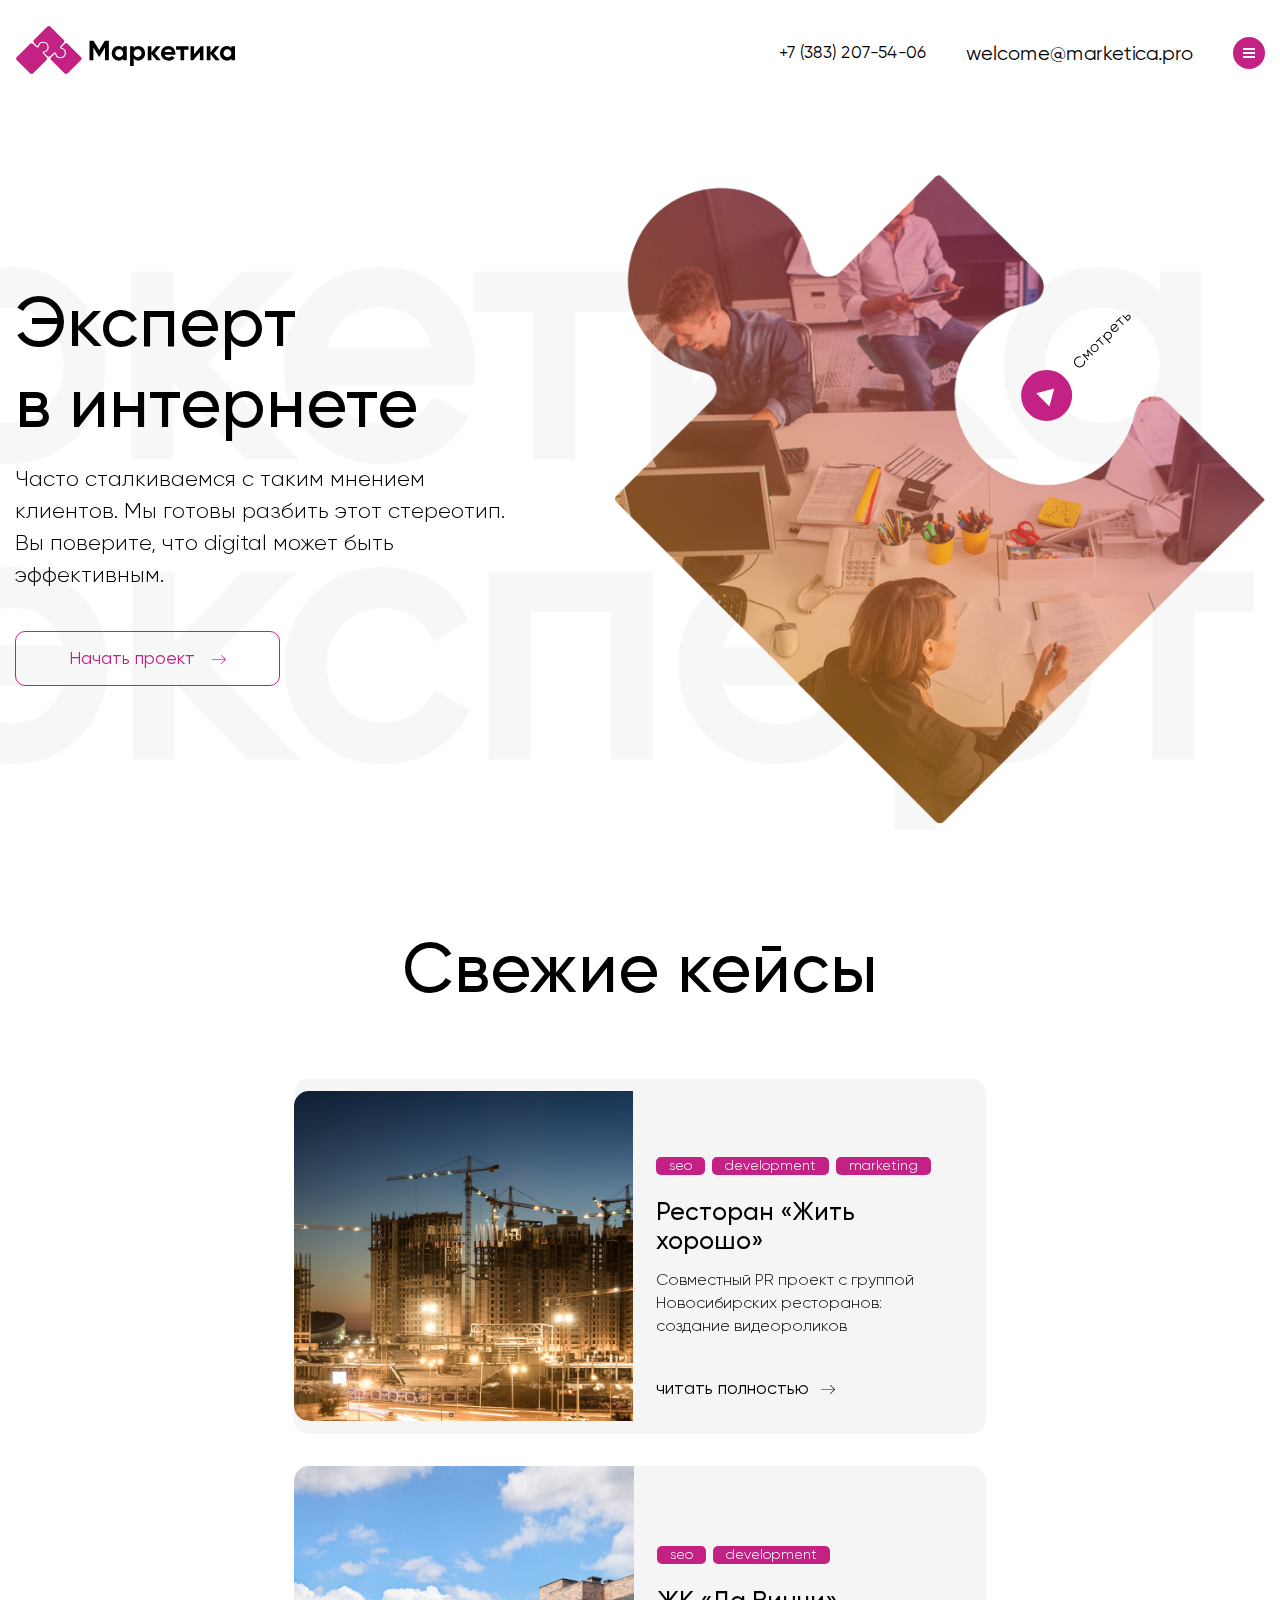
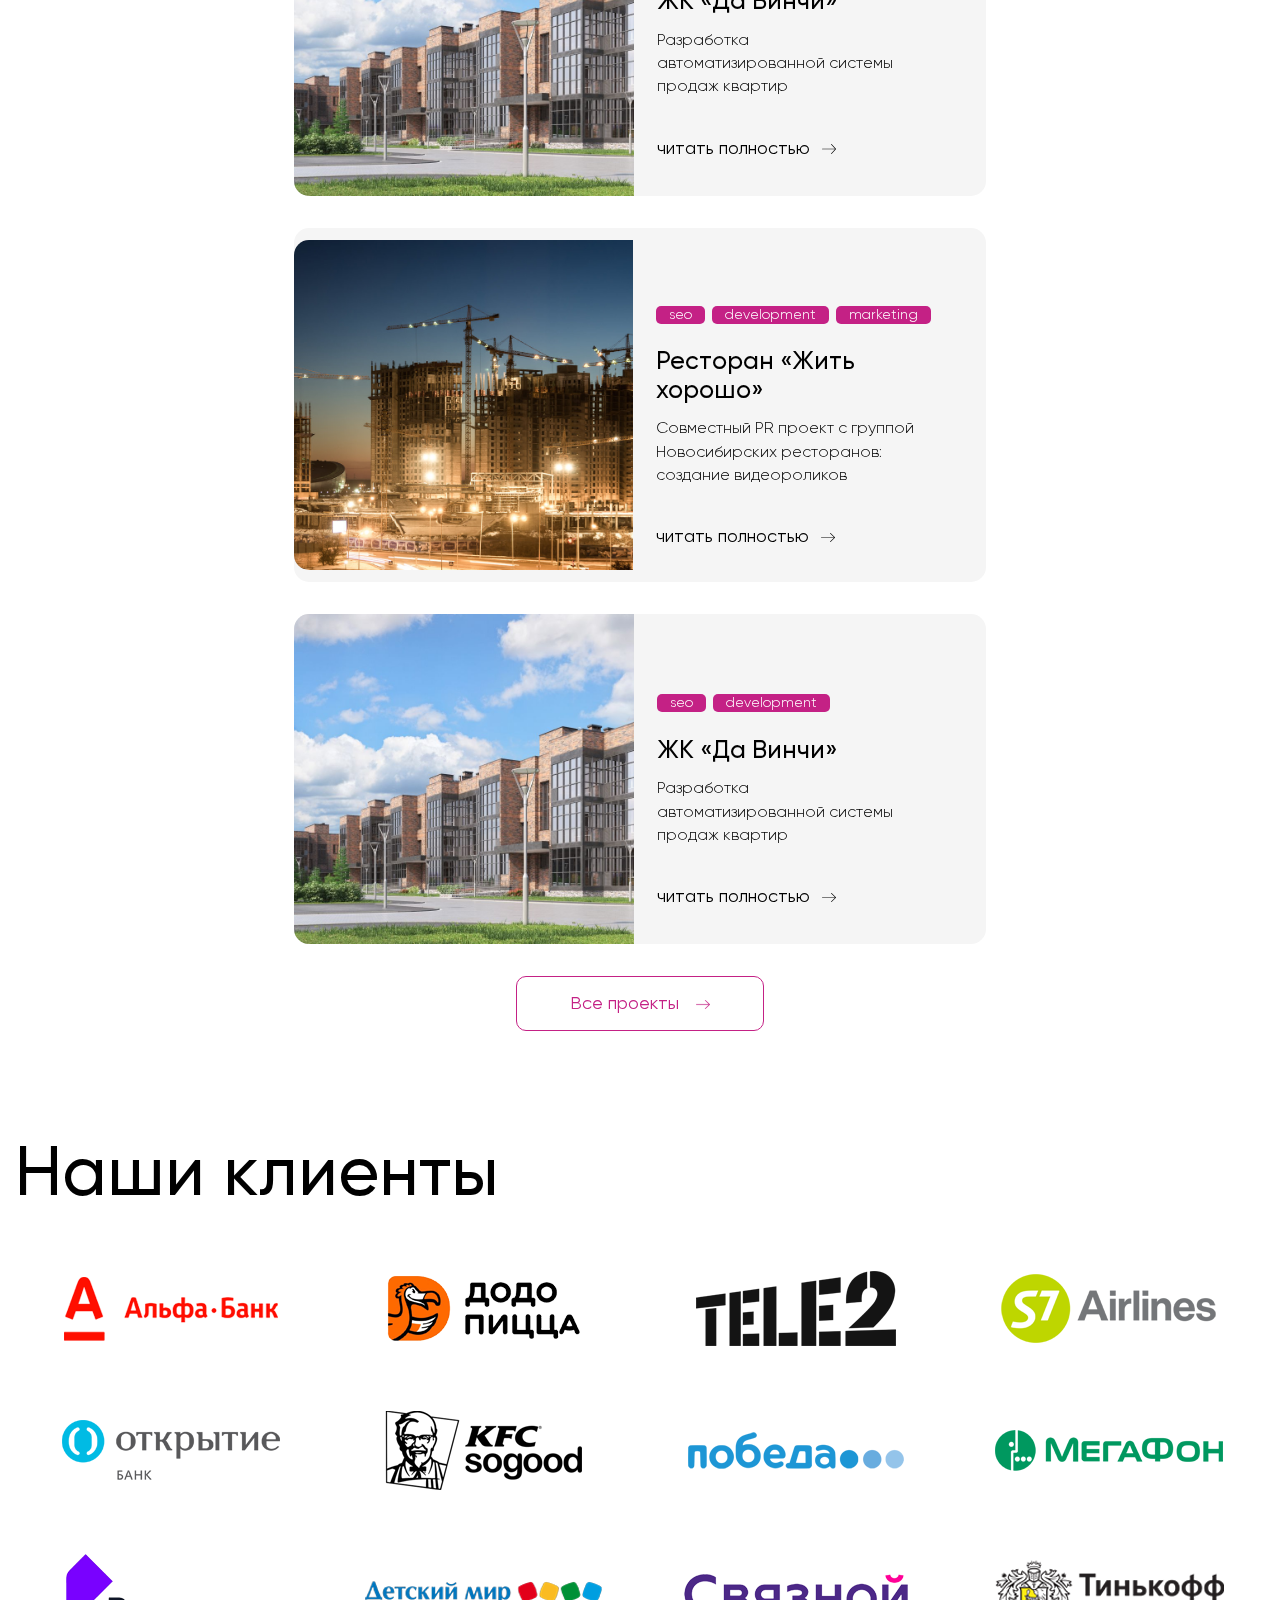
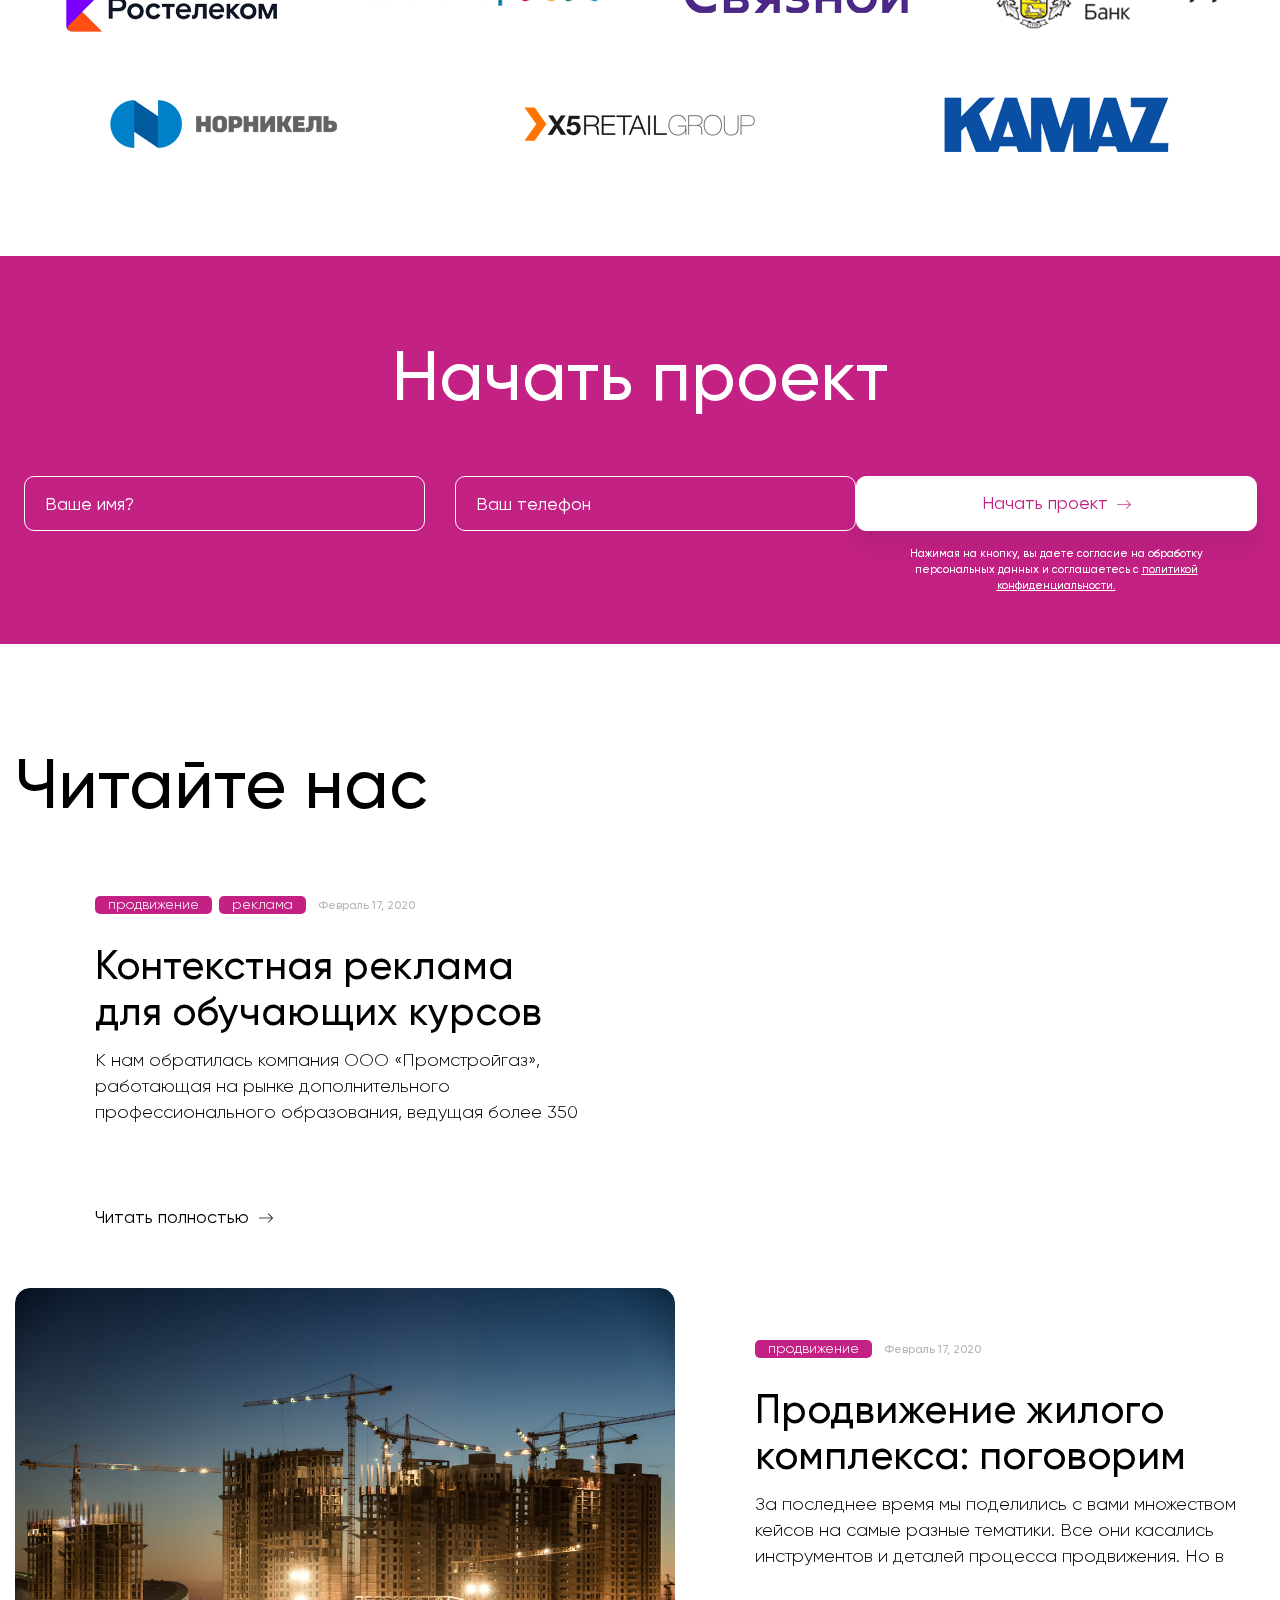
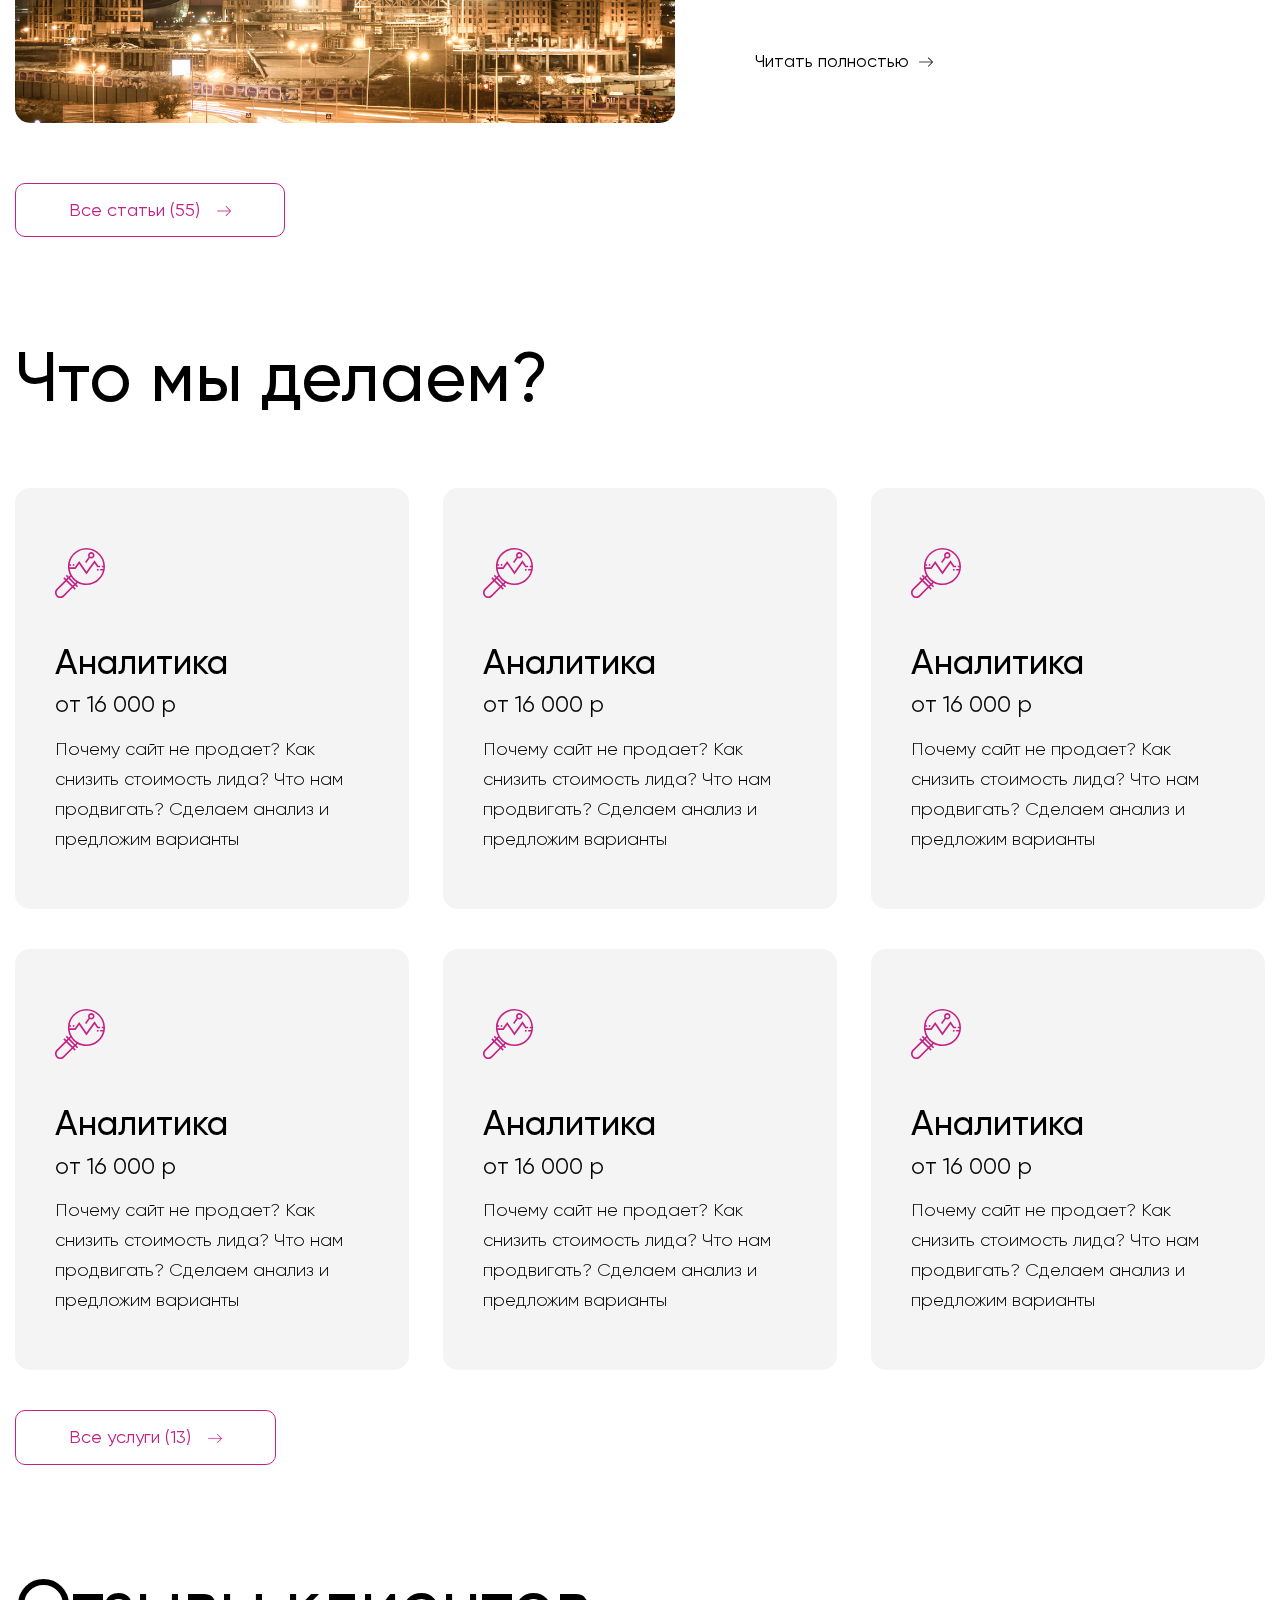
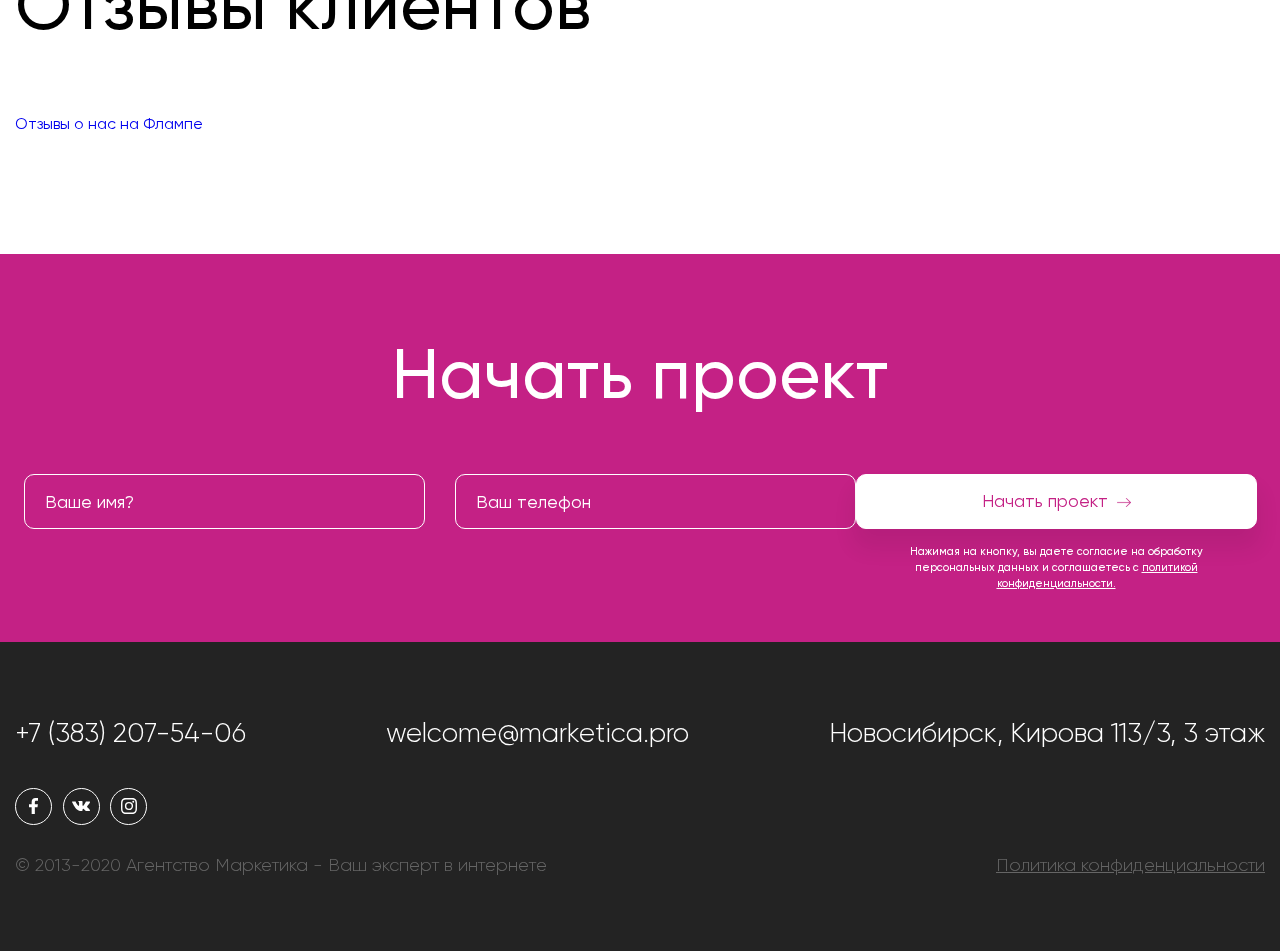
==== commit b837b84c: "Add files via upload" ====
--- a/index.html
+++ b/index.html
@@ -5,7 +5,7 @@
   <meta charset="UTF-8">
   <meta name="viewport" content="width=device-width, initial-scale=1.0">
   <title>Marketing</title>
-  <link rel="stylesheet" href="css/style.min.css">
+  <link rel="stylesheet" href="css/style.min.css?v=1">
 </head>
 
 <body>
@@ -123,8 +123,9 @@
 
         <div class="cases-container swiper-container">
           <div class="cases-wrap swiper-wrapper">
-
-            <div class="cases-block swiper-slide">
+            <!-- На каждой странице классы у слайдера должны быть РАЗНЫЕ. (Cases-block, cases-pagination, cases-container,cases-wrap  ) -->
+            <!-- Копирование данного слайдера с последующим изменением стилей приводит ко поломкам  -->
+            <div class="cases-block cases-block__index swiper-slide">
 
               <div class="cases-img"><img src="img/cases/cases_1.jpg" alt=""></div>
 
@@ -145,7 +146,7 @@
               </div>
             </div>
 
-            <div class="cases-block swiper-slide">
+            <div class="cases-block cases-block__index swiper-slide">
               <div class="cases-img"><img src="img/cases/cases_2.jpg" alt=""></div>
 
               <div class="cases-text">
@@ -162,7 +163,7 @@
               </div>
             </div>
 
-            <div class="cases-block swiper-slide">
+            <div class="cases-block cases-block__index swiper-slide">
 
               <div class="cases-img"><img src="img/cases/cases_1.jpg" alt=""></div>
 
@@ -183,7 +184,7 @@
               </div>
             </div>
 
-            <div class="cases-block swiper-slide">
+            <div class="cases-block cases-block__index swiper-slide">
               <div class="cases-img"><img src="img/cases/cases_2.jpg" alt=""></div>
 
               <div class="cases-text">
@@ -201,7 +202,7 @@
             </div>
 
           </div>
-          <div class="cases-pagination swiper-pagination"></div>
+          <div class="cases-pagination swiper-pagination cases-pagination__index"></div>
         </div>
 
         <a href="#" class="face-text__btn_hidden btn">Все проекты
@@ -476,7 +477,7 @@
 
   </main>
 
-  <script src="js/main.min.js"></script>
+  <script src="js/main.min.js?v=1"></script>
 </body>
 
 </html>--- a/css/style.min.css
+++ b/css/style.min.css
@@ -1,2 +1,2 @@
-@font-face{font-family:swiper-icons;src:url("data:application/font-woff;charset=utf-8;base64, [base64]//wADZ2x5ZgAAAywAAADMAAAD2MHtryVoZWFkAAABbAAAADAAAAA2E2+eoWhoZWEAAAGcAAAAHwAAACQC9gDzaG10eAAAAigAAAAZAAAArgJkABFsb2NhAAAC0AAAAFoAAABaFQAUGG1heHAAAAG8AAAAHwAAACAAcABAbmFtZQAAA/gAAAE5AAACXvFdBwlwb3N0AAAFNAAAAGIAAACE5s74hXjaY2BkYGAAYpf5Hu/j+W2+MnAzMYDAzaX6QjD6/4//Bxj5GA8AuRwMYGkAPywL13jaY2BkYGA88P8Agx4j+/8fQDYfA1AEBWgDAIB2BOoAeNpjYGRgYNBh4GdgYgABEMnIABJzYNADCQAACWgAsQB42mNgYfzCOIGBlYGB0YcxjYGBwR1Kf2WQZGhhYGBiYGVmgAFGBiQQkOaawtDAoMBQxXjg/wEGPcYDDA4wNUA2CCgwsAAAO4EL6gAAeNpj2M0gyAACqxgGNWBkZ2D4/wMA+xkDdgAAAHjaY2BgYGaAYBkGRgYQiAHyGMF8FgYHIM3DwMHABGQrMOgyWDLEM1T9/w8UBfEMgLzE////P/5//f/V/xv+r4eaAAeMbAxwIUYmIMHEgKYAYjUcsDAwsLKxc3BycfPw8jEQA/[base64]/uznmfPFBNODM2K7MTQ45YEAZqGP81AmGGcF3iPqOop0r1SPTaTbVkfUe4HXj97wYE+yNwWYxwWu4v1ugWHgo3S1XdZEVqWM7ET0cfnLGxWfkgR42o2PvWrDMBSFj/IHLaF0zKjRgdiVMwScNRAoWUoH78Y2icB/yIY09An6AH2Bdu/UB+yxopYshQiEvnvu0dURgDt8QeC8PDw7Fpji3fEA4z/PEJ6YOB5hKh4dj3EvXhxPqH/SKUY3rJ7srZ4FZnh1PMAtPhwP6fl2PMJMPDgeQ4rY8YT6Gzao0eAEA409DuggmTnFnOcSCiEiLMgxCiTI6Cq5DZUd3Qmp10vO0LaLTd2cjN4fOumlc7lUYbSQcZFkutRG7g6JKZKy0RmdLY680CDnEJ+UMkpFFe1RN7nxdVpXrC4aTtnaurOnYercZg2YVmLN/d/gczfEimrE/fs/bOuq29Zmn8tloORaXgZgGa78yO9/cnXm2BpaGvq25Dv9S4E9+5SIc9PqupJKhYFSSl47+Qcr1mYNAAAAeNptw0cKwkAAAMDZJA8Q7OUJvkLsPfZ6zFVERPy8qHh2YER+3i/BP83vIBLLySsoKimrqKqpa2hp6+jq6RsYGhmbmJqZSy0sraxtbO3sHRydnEMU4uR6yx7JJXveP7WrDycAAAAAAAH//wACeNpjYGRgYOABYhkgZgJCZgZNBkYGLQZtIJsFLMYAAAw3ALgAeNolizEKgDAQBCchRbC2sFER0YD6qVQiBCv/H9ezGI6Z5XBAw8CBK/m5iQQVauVbXLnOrMZv2oLdKFa8Pjuru2hJzGabmOSLzNMzvutpB3N42mNgZGBg4GKQYzBhYMxJLMlj4GBgAYow/P/PAJJhLM6sSoWKfWCAAwDAjgbRAAB42mNgYGBkAIIbCZo5IPrmUn0hGA0AO8EFTQAA") format("woff");font-weight:400;font-style:normal}:root{--swiper-theme-color:#007aff {} }.swiper-container{margin-left:auto;margin-right:auto;position:relative;overflow:hidden;list-style:none;padding:0;z-index:1}.swiper-container-vertical>.swiper-wrapper{flex-direction:column}.swiper-wrapper{position:relative;width:100%;height:100%;z-index:1;display:flex;transition-property:transform;box-sizing:content-box}.swiper-container-android .swiper-slide,.swiper-wrapper{transform:translate3d(0px, 0, 0)}.swiper-container-multirow>.swiper-wrapper{flex-wrap:wrap}.swiper-container-multirow-column>.swiper-wrapper{flex-wrap:wrap;flex-direction:column}.swiper-container-free-mode>.swiper-wrapper{transition-timing-function:ease-out;margin:0 auto}.swiper-slide{flex-shrink:0;width:100%;height:100%;position:relative;transition-property:transform}.swiper-slide-invisible-blank{visibility:hidden}.swiper-container-autoheight{height:auto}.swiper-container-autoheight .swiper-slide{height:auto}.swiper-container-autoheight .swiper-wrapper{align-items:flex-start;transition-property:transform, height}.swiper-container-3d{perspective:1200px}.swiper-container-3d .swiper-cube-shadow,.swiper-container-3d .swiper-slide,.swiper-container-3d .swiper-slide-shadow-bottom,.swiper-container-3d .swiper-slide-shadow-left,.swiper-container-3d .swiper-slide-shadow-right,.swiper-container-3d .swiper-slide-shadow-top,.swiper-container-3d .swiper-wrapper{transform-style:preserve-3d}.swiper-container-3d .swiper-slide-shadow-bottom,.swiper-container-3d .swiper-slide-shadow-left,.swiper-container-3d .swiper-slide-shadow-right,.swiper-container-3d .swiper-slide-shadow-top{position:absolute;left:0;top:0;width:100%;height:100%;pointer-events:none;z-index:10}.swiper-container-3d .swiper-slide-shadow-left{background-image:linear-gradient(to left, rgba(0,0,0,0.5), rgba(0,0,0,0))}.swiper-container-3d .swiper-slide-shadow-right{background-image:linear-gradient(to right, rgba(0,0,0,0.5), rgba(0,0,0,0))}.swiper-container-3d .swiper-slide-shadow-top{background-image:linear-gradient(to top, rgba(0,0,0,0.5), rgba(0,0,0,0))}.swiper-container-3d .swiper-slide-shadow-bottom{background-image:linear-gradient(to bottom, rgba(0,0,0,0.5), rgba(0,0,0,0))}.swiper-container-css-mode>.swiper-wrapper{overflow:auto;scrollbar-width:none;-ms-overflow-style:none}.swiper-container-css-mode>.swiper-wrapper::-webkit-scrollbar{display:none}.swiper-container-css-mode>.swiper-wrapper>.swiper-slide{scroll-snap-align:start start}.swiper-container-horizontal.swiper-container-css-mode>.swiper-wrapper{scroll-snap-type:x mandatory}.swiper-container-vertical.swiper-container-css-mode>.swiper-wrapper{scroll-snap-type:y mandatory}:root{--swiper-navigation-size:44px {} }.swiper-button-next,.swiper-button-prev{position:absolute;top:50%;width:calc(var(--swiper-navigation-size)/ 44 * 27);height:var(--swiper-navigation-size);margin-top:calc(-1 * var(--swiper-navigation-size)/ 2);z-index:10;cursor:pointer;display:flex;align-items:center;justify-content:center;color:var(--swiper-navigation-color, var(--swiper-theme-color))}.swiper-button-next.swiper-button-disabled,.swiper-button-prev.swiper-button-disabled{opacity:.35;cursor:auto;pointer-events:none}.swiper-button-next:after{font-family:swiper-icons;font-size:var(--swiper-navigation-size);text-transform:none !important;letter-spacing:0;text-transform:none;font-variant:initial}.swiper-button-prev{left:10px;right:auto}.swiper-button-prev:after{font-family:swiper-icons;font-size:var(--swiper-navigation-size);text-transform:none !important;letter-spacing:0;text-transform:none;font-variant:initial}.swiper-container-rtl .swiper-button-next{left:10px;right:auto}.swiper-button-prev:after,.swiper-container-rtl .swiper-button-next:after{content:"prev"}.swiper-button-next,.swiper-container-rtl .swiper-button-prev{right:10px;left:auto}.swiper-button-next:after,.swiper-container-rtl .swiper-button-prev:after{content:"next"}.swiper-button-next.swiper-button-white,.swiper-button-prev.swiper-button-white{--swiper-navigation-color:#ffffff {} }.swiper-button-next.swiper-button-black,.swiper-button-prev.swiper-button-black{--swiper-navigation-color:#000000 {} }.swiper-button-lock{display:none}.swiper-pagination{position:absolute;text-align:center;transition:.3s opacity;transform:translate3d(0, 0, 0);z-index:10}.swiper-pagination.swiper-pagination-hidden{opacity:0}.swiper-container-horizontal>.swiper-pagination-bullets,.swiper-pagination-custom,.swiper-pagination-fraction{bottom:10px;left:0;width:100%}.swiper-pagination-bullets-dynamic{overflow:hidden;font-size:0}.swiper-pagination-bullets-dynamic .swiper-pagination-bullet{transform:scale(0.33);position:relative}.swiper-pagination-bullets-dynamic .swiper-pagination-bullet-active,.swiper-pagination-bullets-dynamic .swiper-pagination-bullet-active-main{transform:scale(1)}.swiper-pagination-bullets-dynamic .swiper-pagination-bullet-active-prev{transform:scale(0.66)}.swiper-pagination-bullets-dynamic .swiper-pagination-bullet-active-prev-prev{transform:scale(0.33)}.swiper-pagination-bullets-dynamic .swiper-pagination-bullet-active-next{transform:scale(0.66)}.swiper-pagination-bullets-dynamic .swiper-pagination-bullet-active-next-next{transform:scale(0.33)}.swiper-pagination-bullet{width:8px;height:8px;display:inline-block;border-radius:100%;background:#000;opacity:0.2}button.swiper-pagination-bullet{border:none;margin:0;padding:0;box-shadow:none;appearance:none}.swiper-pagination-clickable .swiper-pagination-bullet{cursor:pointer}.swiper-pagination-bullet-active{opacity:1;background:var(--swiper-pagination-color, var(--swiper-theme-color))}.swiper-container-vertical>.swiper-pagination-bullets{right:10px;top:50%;transform:translate3d(0px, -50%, 0)}.swiper-container-vertical>.swiper-pagination-bullets .swiper-pagination-bullet{margin:6px 0;display:block}.swiper-container-vertical>.swiper-pagination-bullets.swiper-pagination-bullets-dynamic{top:50%;transform:translateY(-50%);width:8px}.swiper-container-vertical>.swiper-pagination-bullets.swiper-pagination-bullets-dynamic .swiper-pagination-bullet{display:inline-block;transition:0.2s transform, 0.2s top}.swiper-container-horizontal>.swiper-pagination-bullets .swiper-pagination-bullet{margin:0 4px}.swiper-container-horizontal>.swiper-pagination-bullets.swiper-pagination-bullets-dynamic{left:50%;transform:translateX(-50%);white-space:nowrap}.swiper-container-horizontal>.swiper-pagination-bullets.swiper-pagination-bullets-dynamic .swiper-pagination-bullet{transition:0.2s transform, 0.2s left}.swiper-container-horizontal.swiper-container-rtl>.swiper-pagination-bullets-dynamic .swiper-pagination-bullet{transition:0.2s transform, 0.2s right}.swiper-pagination-progressbar{background:rgba(0,0,0,0.25);position:absolute}.swiper-pagination-progressbar .swiper-pagination-progressbar-fill{background:var(--swiper-pagination-color, var(--swiper-theme-color));position:absolute;left:0;top:0;width:100%;height:100%;transform:scale(0);transform-origin:left top}.swiper-container-rtl .swiper-pagination-progressbar .swiper-pagination-progressbar-fill{transform-origin:right top}.swiper-container-horizontal>.swiper-pagination-progressbar,.swiper-container-vertical>.swiper-pagination-progressbar.swiper-pagination-progressbar-opposite{width:100%;height:4px;left:0;top:0}.swiper-container-horizontal>.swiper-pagination-progressbar.swiper-pagination-progressbar-opposite,.swiper-container-vertical>.swiper-pagination-progressbar{width:4px;height:100%;left:0;top:0}.swiper-pagination-white{--swiper-pagination-color:#ffffff {} }.swiper-pagination-black{--swiper-pagination-color:#000000 {} }.swiper-pagination-lock{display:none}.swiper-scrollbar{border-radius:10px;position:relative;-ms-touch-action:none;background:rgba(0,0,0,0.1)}.swiper-container-horizontal>.swiper-scrollbar{position:absolute;left:1%;bottom:3px;z-index:50;height:5px;width:98%}.swiper-container-vertical>.swiper-scrollbar{position:absolute;right:3px;top:1%;z-index:50;width:5px;height:98%}.swiper-scrollbar-drag{height:100%;width:100%;position:relative;background:rgba(0,0,0,0.5);border-radius:10px;left:0;top:0}.swiper-scrollbar-cursor-drag{cursor:move}.swiper-scrollbar-lock{display:none}.swiper-zoom-container{width:100%;height:100%;display:flex;justify-content:center;align-items:center;text-align:center}.swiper-zoom-container>canvas,.swiper-zoom-container>img,.swiper-zoom-container>svg{max-width:100%;max-height:100%;object-fit:contain}.swiper-slide-zoomed{cursor:move}.swiper-lazy-preloader{width:42px;height:42px;position:absolute;left:50%;top:50%;margin-left:-21px;margin-top:-21px;z-index:10;transform-origin:50%;animation:swiper-preloader-spin 1s infinite linear;box-sizing:border-box;border:4px solid var(--swiper-preloader-color, var(--swiper-theme-color));border-radius:50%;border-top-color:transparent}.swiper-lazy-preloader-white{--swiper-preloader-color:#fff {} }.swiper-lazy-preloader-black{--swiper-preloader-color:#000 {} }@keyframes swiper-preloader-spin{100%{transform:rotate(360deg)}}.swiper-container .swiper-notification{position:absolute;left:0;top:0;pointer-events:none;opacity:0;z-index:-1000}.swiper-container-fade.swiper-container-free-mode .swiper-slide{transition-timing-function:ease-out}.swiper-container-fade .swiper-slide{pointer-events:none;transition-property:opacity}.swiper-container-fade .swiper-slide .swiper-slide{pointer-events:none}.swiper-container-fade .swiper-slide-active{pointer-events:auto}.swiper-container-fade .swiper-slide-active .swiper-slide-active{pointer-events:auto}.swiper-container-cube{overflow:visible}.swiper-container-cube .swiper-slide{pointer-events:none;backface-visibility:hidden;z-index:1;visibility:hidden;transform-origin:0 0;width:100%;height:100%}.swiper-container-cube .swiper-slide .swiper-slide{pointer-events:none}.swiper-container-cube.swiper-container-rtl .swiper-slide{transform-origin:100% 0}.swiper-container-cube .swiper-slide-active{pointer-events:auto;pointer-events:auto;visibility:visible}.swiper-container-cube .swiper-slide-active .swiper-slide-active{pointer-events:auto}.swiper-container-cube .swiper-slide-next{pointer-events:auto;visibility:visible}.swiper-container-cube .swiper-slide-next+.swiper-slide{pointer-events:auto;visibility:visible}.swiper-container-cube .swiper-slide-prev{pointer-events:auto;visibility:visible}.swiper-container-cube .swiper-slide-shadow-bottom,.swiper-container-cube .swiper-slide-shadow-left,.swiper-container-cube .swiper-slide-shadow-right,.swiper-container-cube .swiper-slide-shadow-top{z-index:0;backface-visibility:hidden}.swiper-container-cube .swiper-cube-shadow{position:absolute;left:0;bottom:0px;width:100%;height:100%;background:#000;opacity:.6;filter:blur(50px);z-index:0}.swiper-container-flip{overflow:visible}.swiper-container-flip .swiper-slide{pointer-events:none;backface-visibility:hidden;z-index:1}.swiper-container-flip .swiper-slide .swiper-slide{pointer-events:none}.swiper-container-flip .swiper-slide-active{pointer-events:auto}.swiper-container-flip .swiper-slide-active .swiper-slide-active{pointer-events:auto}.swiper-container-flip .swiper-slide-shadow-bottom,.swiper-container-flip .swiper-slide-shadow-left,.swiper-container-flip .swiper-slide-shadow-right,.swiper-container-flip .swiper-slide-shadow-top{z-index:0;backface-visibility:hidden}@font-face{font-family:'Gilroy';src:url("../fonts/Gilroy-Light.eot");src:local("Gilroy Light"),local("Gilroy-Light"),url("../fonts/Gilroy-Light.eot?#iefix") format("embedded-opentype"),url("../fonts/Gilroy-Light.woff") format("woff"),url("../fonts/Gilroy-Light.ttf") format("truetype");font-weight:300;font-style:normal}@font-face{font-family:'Gilroy';src:url("../fonts/Gilroy-Regular.eot");src:local("Gilroy Regular"),local("Gilroy-Regular"),url("../fonts/Gilroy-Regular.eot?#iefix") format("embedded-opentype"),url("../fonts/Gilroy-Regular.woff") format("woff"),url("../fonts/Gilroy-Regular.ttf") format("truetype");font-weight:normal;font-style:normal}@font-face{font-family:'Gilroy';src:url("../fonts/Gilroy-Medium.eot");src:local("Gilroy Medium"),local("Gilroy-Medium"),url("../fonts/Gilroy-Medium.eot?#iefix") format("embedded-opentype"),url("../fonts/Gilroy-Medium.woff") format("woff"),url("../fonts/Gilroy-Medium.ttf") format("truetype");font-weight:500;font-style:normal}.btn{border:1px solid #c42185;border-radius:10px;color:#c42185;font-weight:400;padding:16px 53px;font-size:18px;display:inline-block;position:relative;transition:background-color 0.3s, color 0.3s}.btn img{margin-left:14px}.btn:before{position:absolute;content:'';width:0%;height:100%;background:#c42185;top:0;left:50%;z-index:-1;transition:all 0ms ease;border-radius:9px}.btn:hover{color:white}.btn:hover:before{position:absolute;content:'';width:100%;height:100%;border-radius:9px;background:#c42185;top:0;left:0%;z-index:1;transition:all 300ms ease}.btn:before{position:absolute;content:'';width:0%;height:100%;background:#c42185;top:0;left:auto;right:0;z-index:-1;transition:all 300ms ease}.btn:hover{color:white}.btn:hover:before{position:absolute;content:'';width:100%;height:100%;background:#c42185;top:0;left:0;right:0;z-index:-1}.btn img{margin-left:12px}.section__title{font-size:70px;font-weight:500;margin-bottom:70px}.input{background-color:transparent;border:1px solid #fff;border-radius:10px;width:100%;height:55px;font-size:18px;padding:0 20px;color:#fff !important}.input::placeholder{color:#fff}.input:focus{border:2px solid #ffffff}.input:focus{border:2px solid #fff !important}.form__btn{width:100%;padding:18px;box-shadow:0 17px 21px 3px rgba(0,0,0,0.07);background-color:#fff;border:1px solid #fff;border-radius:10px;font-size:18px;outline:none;cursor:pointer;color:#c42185;margin-bottom:15px;transition:box-shadow .3s;transition:box-shadow 0.3s}.form__btn img{margin-left:9px}.form__btn:hover{box-shadow:none}.tag{padding:0 13px;padding-bottom:2px;background-color:#fff;font-size:14px;color:#fff;background-color:#c42185;font-weight:300;border-radius:5px;margin-right:3px;transition:color 0.2s, background-color 0.2s}.tag:last-child{margin-right:0}.policy{font-size:14px;line-height:16px;max-width:455px;display:inline-block;font-weight:500;font-style:normal}.policy a{color:#fff;text-decoration:underline}@media screen and (max-width: 1201px){.section__title{font-size:60px}}@media screen and (max-width: 577px){.section__title{font-size:36px}}@media screen and (max-width: 577px){.btn{font-size:14px;width:100%;padding:14px}.form__btn{font-size:14px}}.read-block__arrow{display:inline-block}.read-block__arrow.img-white{width:14px;height:14px;display:none;margin-bottom:-2px}.btn:hover .read-block__arrow{display:none}.btn:hover .img-white{transition:1s;display:inline-block}.header{padding:25px 0;z-index:2;position:fixed;width:100%;background-color:#fff}.header-wrap{display:flex;justify-content:space-between;align-items:center}.header__text{font-size:17px;margin-right:40px;color:#000}.header__text_mail{font-size:20px}.header__logo a{width:220px;height:56px;background:url(../img/face/logo.svg) no-repeat;display:block}.header__links{display:flex;align-items:center}.header__menu-btn{background-color:#c42185;width:32px;height:32px;display:block;border-radius:50%;position:relative;cursor:pointer}.header__menu-btn span{display:block;content:'';width:12px;height:2px;background-color:#fff;position:absolute;left:50%;top:50%;transform:translate(-50%, -50%)}.header__menu-btn span::before,.header__menu-btn span::after{display:block;content:'';width:12px;height:2px;background-color:#fff;position:absolute;left:50%;top:50%;transform:translate(-50%, -50%)}.header__menu-btn span:before{margin-top:-4px}.header__menu-btn span:after{margin-top:4px}.header__menu-btn_active{background-color:#fff}.header__menu-btn_active span{background-color:transparent}.header__menu-btn_active span::before{width:14px;transform:rotate(45deg);background-color:#c42185;margin-left:-7px;margin-top:-1px}.header__menu-btn_active span::after{width:14px;margin-left:-7px;transform:rotate(135deg);margin-top:-1px;background-color:#c42185}.menu{display:none}.is-header_active .header__logo a{background:url(../img/face/logo_white.svg) no-repeat}.is-header_active .header__text{color:#fff}.is-header_fixed{box-shadow:0 7px 34px 4px rgba(0,0,0,0.05);background-color:#fff}.is-header_active{background-color:#c42185;box-shadow:none}.is-menu_active .menu{display:block}.menu{background-color:#c42185;color:#fff;width:100vw;height:100vh;position:fixed;padding-top:190px;z-index:1;overflow-y:scroll}.menu-wrap{display:flex}.menu-list{max-width:580px;width:100%;list-style:none;padding:0;margin:0;line-height:550%}.menu-list a{text-decoration:none;font-size:70px;color:#fff;position:relative;padding-bottom:10px;font-weight:500;transition:all 0.6s}.menu-list a:before{content:"";width:0;height:.1em;position:absolute;bottom:0;right:0;background:#fff;transition:all 0.3s}.menu-list a:hover:before{width:100%;left:0;background:#fff}.menu-form{padding-top:5px;max-width:617px;width:100%;text-align:center;display:flex;flex-direction:column;justify-content:space-between;padding-bottom:3.9vh}.menu-form__title{font-size:70px;font-weight:500;margin-bottom:50px;text-align:left}.menu-form__input{margin-bottom:30px}.menu-form__btn{display:block}.menu-form__policy{width:100%}.menu-form__links{display:flex;justify-content:space-between;align-items:center}.menu-form__socials{width:132px;display:flex;justify-content:space-between}.menu-form__download{display:flex;align-items:center;color:#fff}.menu-form__download img{margin-right:8px}.menu__text_phone,.menu__text_mail{display:none}@media screen and (max-width: 993px){.header__text_mail{display:none}.header__text{margin-right:20px}}@media screen and (max-width: 577px){.header__text_phone{display:none}.header__logo a{width:160px;height:36px}}@media screen and (max-width: 1201px){.menu-list a{font-size:60px}.menu-form{padding-top:9px}.menu-form__title{font-size:60px}}@media screen and (max-width: 993px){.menu{padding-top:140px}.menu-list{line-height:490%}.menu-list a{font-size:48px}.menu-form{padding-top:15px}.menu-form__title{font-size:48px}.menu-form__policy{max-width:310px;font-size:13px}.menu-form__download{font-size:14px}}@media screen and (max-width: 769px){.menu-list{line-height:440%}.menu-list a{font-size:48px}.menu-form{padding-top:30px}.menu-form__wrap{display:none}.menu-form__download{order:1;margin-bottom:10px;font-size:16px}.menu-form__download img{margin-top:-2px}.menu-form__links{flex-direction:column;align-items:start}.menu-form__socials{order:3}.menu-wrap{flex-direction:column}.menu__text_mail{order:2;color:#fff;display:block;font-size:20px;margin-bottom:15px}}@media screen and (max-width: 577px){.menu{padding-top:90px}.menu-list{line-height:350%}.menu-list a{font-size:28px}.menu-list a:hover{border-bottom:2px solid #fff}.menu__text_phone{font-size:16px;order:2;margin-bottom:5px;display:block;color:#fff}.menu-form__download{font-size:12px}}.face{padding-top:175px;position:relative}.face-text{margin-bottom:35px;max-width:600px;width:100%}.face-text__title{font-weight:500;font-size:70px;max-width:400px;margin-top:0;margin-bottom:20px}.face-text__descr{max-width:510px;font-size:22px;line-height:32px;font-weight:300;margin-bottom:40px}.face-text__btn{display:none}.face-wrap{display:flex;justify-content:space-between;align-items:center}.face-img{position:relative}.face-img__play{display:flex;align-items:center;font-size:18px;font-weight:400;transform:rotate(-45deg);position:absolute;top:25%;left:60.5%;color:#000;transition:color 0.3s}.face-img__play:hover{color:#c42185}.face-img__play img{margin-right:15px}@media screen and (max-width: 1450px){.face-img__play{font-size:1.2vw}.face-img__play img{width:4vw}}@media screen and (max-width: 1201px){.face-text{max-width:480px}.face-text__title{font-size:60px}.face-text__descr{font-size:18px;line-height:25px;max-width:430px}.face-img__play{font-size:16px;left:58.5%;top:21.5%}.face-img__play img{width:45px}}@media screen and (max-width: 993px){.face{text-align:center}.face-wrap{flex-direction:column}.face-text{margin-bottom:0}.face-text__title,.face-text__descr{margin-left:auto;margin-right:auto}.face-text__btn_hidden{display:none}.face-text__btn{display:inline-block}.face-img{max-width:460px;margin-bottom:40px}.face-img__play{top:22%;left:59%}}@media screen and (max-width: 769px){.face{padding-top:160px}.face-text{margin-bottom:0}.face-img{max-width:400px}.face-img__play{top:20%;left:58%}}@media screen and (max-width: 577px){.face{padding-top:100px}.face-text{margin-bottom:0}.face-text__title{font-size:36px}.face-text__descr{font-size:14px;line-height:18px;max-width:270px;margin-bottom:20px}.face-img{margin-bottom:20px}.face-img__play{top:21%;left:58%}.face-img__play img{margin-right:7px}}@media screen and (max-width: 445px){.face-img__play{font-size:4.2vw;top:20%}.face-img__play img{width:10vw}}.clients{padding:100px 0;padding-bottom:40px}.clients__title{margin-bottom:60px}.clients-wrap{display:flex;flex-wrap:wrap;justify-content:space-around;align-items:center}.clients-block{flex-basis:18%;margin-bottom:60px;text-align:center;max-width:240px;margin-right:20px;margin-left:20px}@media screen and (max-width: 1390px){.clients-block{flex-basis:25%}}@media screen and (max-width: 993px){.clients__title{margin-bottom:50px;text-align:center}}@media screen and (max-width: 769px){.clients-block{flex-basis:40%}}@media screen and (max-width: 577px){.clients{padding-top:60px;padding-bottom:30px}.clients__title{font-size:36px;margin-bottom:30px}.clients-block{margin-right:0;margin-left:0;margin-bottom:30px}.clients-block:nth-child(1),.clients-block:nth-child(6),.clients-block:nth-child(8),.clients-block:nth-child(9),.clients-block:nth-child(10),.clients-block:nth-child(11),.clients-block:nth-child(13),.clients-block:nth-child(14),.clients-block:nth-child(15){display:none}.clients-block:nth-child(12){order:2}.clients-block:nth-child(3){order:3}.clients-block:nth-child(2){order:1}.clients-block:nth-child(7){order:4}.clients-block:nth-child(4){order:5}.clients-block:nth-child(5){order:6}}.cases{padding-top:100px}.cases-wrap{display:flex;flex-wrap:wrap}.cases-block{background-color:#f5f5f5;border-radius:15px;max-width:692px;display:flex;transition:background-color .2s;cursor:pointer;margin-right:32px;align-items:center;margin-bottom:32px}.cases-block:nth-child(2n+2){margin-right:0}.cases-block__tags{margin-bottom:24px}.cases-block__title{font-size:25px;font-weight:500;margin-bottom:12px;max-width:304px;transition:color 0.2s}.cases-block__descr{font-size:16px;font-weight:300;max-width:260px;line-height:145%;min-height:110px;transition:color 0.2s}.cases-block__more{font-size:18px;transition:color .2s;color:#000}.cases-block__more img{margin-left:7px;transition:.1s;transition:0.1s;display:inline-block}.cases-block__more img.img-white{display:none}.cases-block:hover{background-color:#c42185;color:#fff}.cases-block:hover .cases-block__tag{background-color:#fff;color:#c42185}.cases-block:hover .cases-block__more{color:#fff}.cases-block:hover .cases-block__more img{display:none}.cases-block:hover .cases-block__more img.img-white{display:inline-block;margin-bottom:-2px}.cases-text{padding:77px 27px 35px 23px;min-width:352px;text-align:left}.cases-img{height:330px;max-height:330px;flex-basis:340px;width:340px}.cases-img img{border-radius:15px 0 0 15px;max-height:330px;height:100%}@media (max-width: 768px){.cases-img{height:290px;max-height:290px}.cases-img img{height:290px;max-height:290px}}@media (max-width: 426px){.cases-img{height:190px;max-height:190px}.cases-img img{max-height:190px;height:190px}}.cases-container{z-index:0}.cases__btn{margin-top:18px}@media screen and (max-width: 1450px){.cases{text-align:center}.cases-wrap{flex-direction:column}.cases-block{margin-left:auto;margin-right:auto !important}}@media screen and (max-width: 1201px){.cases__title{font-size:60px;margin-bottom:55px}}@media screen and (max-width: 993px){.cases__title{margin-bottom:50px}}@media screen and (max-width: 769px){.cases__title{margin-bottom:40px}.cases-block{flex-direction:column;width:100%;margin-right:20px !important;height:524px}.cases-block__tags{margin-bottom:15px}.cases-block__title{font-size:20px;margin-bottom:9px}.cases-block__descr{font-size:14px;max-width:225px;min-height:100px}.cases-block__tag{font-size:12px}.cases-block__more{font-size:14px}.cases-block__more img{width:12px}.cases-text{padding-top:22px;min-width:auto;padding-left:20px;padding-right:0;margin-right:auto;padding-bottom:25px}.cases-img{width:auto}.cases-img img{width:100%;border-radius:15px 15px 0 0}.cases-container{max-width:425px;height:580px}.swiper-pagination-bullet{width:12px;height:12px;opacity:1;background-color:#e2e2e2}.swiper-pagination-bullet-active{background-color:#c42185 !important}}@media (max-width: 426px){.cases-block{width:100%;margin-right:20px !important;height:100%;max-height:414px;margin-bottom:0 !important}.cases-container{max-height:454px}.cases__btn{margin-top:20px}.cases-text{padding-bottom:0}.swiper-pagination{bottom:2px !important}}@media screen and (max-width: 577px){.cases{padding-top:60px}.cases__title{font-size:36px;margin-bottom:20px}.cases-block{margin-bottom:25px}}.start{background-color:#c42185;padding-top:80px;padding-bottom:50px;color:#fff}.start__title{margin-bottom:60px}.start-form{display:flex;flex-wrap:wrap;max-width:1270px}.start-form__btn{padding:16px}.start-form__btn_wrap{max-width:401px;text-align:center}.start-form__input{margin-right:32px;max-width:401px;margin-bottom:30px}.start__policy{font-family:'Gilroy', sans-serif !important;font-size:11px;max-width:360px}@media screen and (max-width: 1310px){.start{text-align:center}.start-form{justify-content:center}.start-form__input{margin-right:0}.start-form__input:first-child{margin-right:30px}}@media screen and (max-width: 993px){.start-form__input{margin-right:0}.start-form__input:first-child{margin-right:0}}@media screen and (max-width: 769px){.start__title{margin-bottom:45px}}@media screen and (max-width: 577px){.start{padding-top:50px}.start__title{margin-bottom:25px}.start-form__input{height:47px;font-size:14px;max-width:350px;margin-bottom:15px}.start-form__btn{max-width:350px;padding:13px}}.read{padding-top:100px}.read-block{display:flex;margin-bottom:60px;align-items:center}.read-block__img{max-width:700px;max-height:435px;margin-right:108px;overflow:hidden;border-radius:15px}.read-block__img img{border-radius:15px}.read-block__date{font-size:12px;font-weight:500;color:#b6b6b6;margin-left:5px}.read-block__tags{margin-bottom:30px}.read-block__text{max-width:510px}.read-block__title{font-size:40px;font-weight:500;margin-bottom:12px}.read-block__descr{font-size:18px;line-height:26px;min-height:160px;font-weight:300}.read-block__more{font-size:18px;color:#000}.read-block__more img{margin-left:5px;margin-bottom:-2px;display:inline-block}.read-block__more img.img-purpur{display:none}.read-block__more:hover{color:#c42185}.read-block__more:hover img{margin-bottom:-2px;display:none}.read-block__more:hover img.img-purpur{display:inline-block}@media screen and (max-width: 1350px){.read-block__img{margin-right:80px}}@media screen and (max-width: 1201px){.read-block__title{font-size:30px}}@media screen and (max-width: 993px){.read{text-align:center}.read__title{margin-bottom:60px}.read-block{flex-direction:column;max-width:550px;margin-left:auto;margin-right:auto;text-align:left}.read-block__img{margin-right:0;margin-bottom:40px}}@media screen and (max-width: 769px){.read__title{margin-bottom:50px}.read-block__descr{min-height:150px}}@media screen and (max-width: 577px){.read{padding-top:50px}.read__title{margin-bottom:30px}.read-block{margin-bottom:40px}.read-block__img{margin-bottom:22px}.read-block__tag{font-size:12px;padding:0 11px;padding-bottom:2px}.read-block__date{font-size:10px;margin-left:2px}.read-block__tags{margin-bottom:15px}.read-block__title{font-size:24px;line-height:30px;margin-bottom:12px}.read-block__descr{font-size:14px;line-height:20px;min-height:110px}.read-block__more{font-size:14px}}.features{padding-top:100px}.features__wrap{display:flex;flex-wrap:wrap;justify-content:space-between}.features-block{background-color:#f4f4f4;flex-basis:31.5%;border-radius:15px;padding:60px 30px 55px 40px;margin-bottom:40px;transition:color 0.2s, background-color 0.3s}.features-block:hover{background-color:#c42185;color:#fff}.features-block:hover .features-block__img img{filter:brightness(10)}.features-block__img{width:50px;margin-bottom:40px}.features-block__img img{transition:filter .1s;transition:filter 0.1s}.features-block__title{font-size:35px;font-weight:500;margin-bottom:10px}.features-block__price{font-size:23px;font-weight:400;display:inline-block;margin-bottom:15px}.features-block__descr{font-size:18px;line-height:30px;max-width:355px;font-weight:300}.features__btn{margin-top:10px}@media screen and (max-width: 1201px){.features-block{flex-basis:48%}}@media screen and (max-width: 993px){.features{text-align:center}.features__title{margin-bottom:60px}.features-block{text-align:left;flex-basis:70%;margin-left:auto;margin-right:auto}}@media screen and (max-width: 769px){.features-block{flex-basis:80%}}@media screen and (max-width: 577px){.features{padding-top:60px}.features__title{margin-bottom:35px}.features-block{flex-basis:100%;margin-bottom:25px;padding:40px;padding-left:24px}.features-block:nth-last-child(1),.features-block:nth-last-child(2),.features-block:nth-last-child(3){display:none}.features-block__img{width:44px;margin-bottom:20px}.features-block__title{font-size:24px;margin-bottom:7px}.features-block__price{font-size:18px;margin-bottom:12px}.features-block__descr{font-size:14px;line-height:20px}}.feedback{padding-top:100px;padding-bottom:120px}@media screen and (max-width: 992px){.feedback__title{text-align:center;margin-bottom:60px}}@media screen and (max-width: 577px){.feedback{padding-top:60px;padding-bottom:70px}.feedback__title{margin-bottom:35px;font-size:35px}}.footer{background-color:#232323;color:#fff;padding:75px 0}.footer-wrap{display:flex;justify-content:space-between;margin-bottom:30px;flex-wrap:wrap}.footer-wrap__links{display:flex;max-width:1140px;width:100%;justify-content:space-between;margin-right:90px;margin-bottom:40px}.footer-wrap__links a{font-size:27px;color:#fff;font-weight:300}.footer-wrap__socials{display:flex;max-width:132px;width:100%;justify-content:space-between}.footer-wrap__socials a{display:flex;width:37px;align-items:center;justify-content:center;height:37px;border:1px solid #fff;border-radius:50%;transition:background-color 0.3s}.footer-wrap__socials a img{transition:filter .3s;transition:filter 0.3s}.footer-wrap__socials a img:nth-child(1){display:block}.footer-wrap__socials a img:nth-child(2){display:none}.footer-wrap__socials a:nth-child(1) img{width:9px;height:16px}.footer-wrap__socials a:nth-child(2) img{width:18px;height:10px}.footer-wrap__socials a:nth-child(3) img{width:16px;height:16px}.footer-wrap__socials a:hover{background-color:#fff}.footer-wrap__socials a:hover img:nth-child(1){display:none}.footer-wrap__socials a:hover img.img-black{display:block}.footer__privacy{display:flex;justify-content:space-between}.footer__privacy i{font-style:normal;font-size:18px;font-weight:300;color:#656565}.footer__privacy a{font-size:18px;font-weight:300;color:#656565;text-decoration:underline}@media screen and (max-width: 1400px){.footer-wrap__links{max-width:none;margin-right:0}}@media screen and (max-width: 1201px){.footer-wrap{justify-content:center}.footer-wrap__links{text-align:center;flex-wrap:wrap;margin-bottom:25px}.footer-wrap__links a{flex-basis:100%;display:inline-block;margin-bottom:15px}}@media screen and (max-width: 993px){.footer__privacy{flex-wrap:wrap;text-align:center;justify-content:center;align-items:center}.footer__privacy i{display:block;margin-bottom:15px;flex-basis:100%;max-width:400px}.footer__privacy a{flex-basis:100%}}@media screen and (max-width: 577px){.footer{padding-top:54px;padding-bottom:30px}.footer-wrap{margin-bottom:30px}.footer-wrap__links{margin-bottom:20px}.footer-wrap__links a{font-size:20px}.footer__privacy{flex-direction:column}.footer__privacy a,.footer__privacy i{font-size:12px;max-width:200px}}.marketica{font-size:353.9px;font-weight:900;color:#f7f7f7;position:absolute;white-space:nowrap;z-index:-1;left:0;display:block}.marketica1{top:130px}.marketica2{top:430px}@keyframes marketica1{0%{right:100%}100%{right:-100%}}.marketica1_animation{animation-name:marketica1;animation-duration:10s;animation-direction:alternate;animation-timing-function:linear;animation-iteration-count:infinite}@media screen and (max-width: 1201px){.marketica{font-size:280px}.marketica1{top:100px}.marketica2{top:340px}}@media screen and (max-width: 993px){.marketica{font-size:280px}.marketica1{top:150px}.marketica2{top:480px}}@media screen and (max-width: 769px){.marketica{display:none}}.read.inServices{padding-bottom:100px}@media (max-width: 769px){.read.inServices{padding-bottom:75px}}.hero{padding-top:120px;background-color:#f9f9f9;z-index:0}.hero-text{width:570px}.hero-title{font-size:65px;font-weight:500;letter-spacing:normal;font-stretch:normal;text-align:left;margin-bottom:20px}.hero-subtitle{margin-bottom:50px;font-size:22px;line-height:32px;font-weight:300;font-family:Gilroy;color:#000000;margin-bottom:40px}.hero-img{position:relative}.hero-img__block{background-color:#ffffff;position:absolute;left:-100px;bottom:-80px;padding:30px;border-radius:15px;box-shadow:7px 1px 20px 1px rgba(0,0,1,0.05)}.hero-img__name{display:block;font-size:22px;font-weight:400;line-height:40px}.hero-img__possition{display:block;font-size:16px;font-weight:300;line-height:22px;color:#a0a0a0;max-width:170px}@media (max-width: 1200px){.hero{padding-top:100px}.hero-text{width:530px}.hero-title{font-size:60px}.hero-subtitle{font-size:22px}.hero-img{width:400px}.hero-img__name{font-size:21px}}@media (max-width: 992px){.hero{padding-top:120px;padding-bottom:40px}.hero-wrap{margin-bottom:70px}.hero-title{text-align:center}.hero-subtitle{text-align:center}.hero-img{width:350px;margin-bottom:40px}.hero-img__block{padding:20px;left:-50px;bottom:-60px}.hero-img__name{text-align:left;font-size:18px}.hero-img__possition{text-align:left;font-size:14px}}@media (max-width: 577px){.hero{padding-top:100px;padding-bottom:40px}.hero-wrap{margin-bottom:110px}.hero-text{width:100%}.hero-title{font-size:50px}.hero-subtitle{font-size:16px}.hero-img{width:100%;max-width:100%}.hero-img img{width:350px}.hero-img__block{padding:20px;width:100%;left:0px;bottom:-100px}.hero-img__name{text-align:left;font-size:18px}.hero-img__possition{text-align:left;font-size:14px}}@media (max-width: 425px){.hero{padding-top:100px}.hero-wrap{margin-bottom:110px}.hero-title{font-size:40px}.hero-subtitle{font-size:16px}.hero-img img{width:220px}}.stages{padding-top:100px}.stages-title{margin-bottom:40px !important}.stages-wrap{display:flex;justify-content:space-between;flex-wrap:wrap}.stages-item{flex-basis:21%;margin-top:50px}.stages-item__num{color:#c42185;font-size:25px;font-weight:500;width:60px;height:60px;background-color:#f5f5f5;border-radius:50px;display:flex;align-items:center;justify-content:center;margin-bottom:25px;font-family:'Gilroy'}.stages-item__title{font-size:25px;font-weight:500;font-family:Gilroy;margin-bottom:15px;font-family:'Gilroy'}.stages-item__text{font-size:16px;font-weight:300;line-height:24px;font-family:'Gilroy'}.stages-btn{display:none;cursor:pointer;background:transparent;margin-top:30px;box-shadow:0 0 0 0 rgba(0,123,255,0) !important}@media (max-width: 1200px){.stages{padding-top:100px}.stages-wrap{display:flex;justify-content:flex-start;flex-wrap:wrap;margin-bottom:60px}.stages-item{flex-basis:30%;margin-right:30px}.stages-item:nth-child(7),.stages-item:nth-child(8){display:none}.stages-btn{display:inline-block}}@media (max-width: 992px){.stages{padding-top:100px}.stages-title{margin-bottom:40px;text-align:center}.stages-wrap{display:flex;justify-content:space-between;flex-wrap:wrap;margin-bottom:0}.stages-item{flex-basis:48%;margin-right:0}.stages-item:nth-child(7),.stages-item:nth-child(8){display:block}.stages-btn{display:none}}@media (max-width: 576px){.stages{padding-top:20px}.stages-title{margin-bottom:0 !important;text-align:center}.stages-wrap{display:flex;justify-content:center;flex-wrap:wrap;margin-bottom:30px}.stages-item{flex-basis:90%;margin-right:0;display:flex;align-items:flex-start;flex-wrap:wrap}.stages-item__num{margin-bottom:0px}.stages-item__title{margin-left:15px;margin-bottom:0px;margin-top:10px;display:block}.stages-item__text{margin-left:75px}.stages-item:nth-child(5),.stages-item:nth-child(6),.stages-item:nth-child(7),.stages-item:nth-child(8){display:none}.stages-btn{display:inline-block}}@media (max-width: 425px){.stages-title{margin-bottom:40px;text-align:center}.stages-wrap{display:flex;justify-content:center;flex-wrap:wrap}.stages-item{flex-basis:100%}.stages-item__title{font-size:22px;margin-top:10px;margin-bottom:5px;width:calc( 100% - 75px)}}.price{padding-top:100px}.price-wrap{display:flex;justify-content:space-between;flex-wrap:wrap}.price-item{width:30%;background-color:#f4f4f4;transition:0.5s;border-radius:15px;padding:50px 40px;position:relative;padding-bottom:90px}.price-item__title{font-size:35px;font-weight:500;font-family:Gilroy;color:#000000;transition:0.5s;margin-bottom:15px}.price-item__price{color:#c42185;font-size:23px;font-weight:normal;margin-bottom:40px;transition:0.5s}.price-item__ul{padding-left:15px}.price-item__li{color:#c42185;transition:0.5s;margin-bottom:5px}.price-item__li span{color:#000000;display:block;margin-left:-5px;transition:0.5s;font-size:18px;font-weight:300;line-height:1.78}.price-item__more{position:absolute;bottom:50px;left:40px;transition:0.5s;color:#c42185 !important}.price-item__more svg,.price-item__more path{margin-left:5px;width:14px;height:10px;fill:#c42185 !important;transition:0.5s}.price-item__more img{fill:red;width:14px}@media (min-width: 992px){.price-item:hover{cursor:pointer;background-color:#c42185;transition:0.5s}.price-item:hover .price-item__title,.price-item:hover .price-item__price,.price-item:hover .price-item__li,.price-item:hover .price-item__li span,.price-item:hover .price-item__more,.price-item:hover .price-item__more svg,.price-item:hover .price-item__more path{transition:0.5s;color:#ffffff !important;fill:#ffffff !important}}@media (max-width: 1200px){.price-wrap{justify-content:center}.price-item{width:75%;margin-bottom:40px}.price-item:last-of-type{margin-bottom:0}}@media (max-width: 992px){.price-wrap{justify-content:center}.price-item{width:80%;margin-bottom:40px}}@media (max-width: 767px){.price{padding-top:60px}.price-wrap{justify-content:center}.price-item{width:100%;margin-bottom:40px}.price-item__title{font-size:30px}}@media (max-width: 425px){.price-wrap{justify-content:center}.price-item{width:100%;margin-bottom:40px;padding:40px 30px;padding-bottom:80px}.price-item__title{font-size:24px}.price-item__more{left:30px;font-size:16px !important}}*{box-sizing:border-box;margin:0;padding:0}input,textarea{outline:none}input:focus:required:invalid,textarea:focus:required:invalid{border-color:red}input:required:valid,textarea:required:valid{border-color:green}body{font-size:16px;min-width:320px;position:relative;overflow-x:hidden;font-family:'Gilroy'}img{object-fit:cover;max-width:100%;height:auto}a,a:visited{text-decoration:none}.container{width:100%;padding-left:15px;padding-right:15px;margin-left:auto;margin-right:auto}@media (min-width: 576px){.container{max-width:540px}}@media (min-width: 768px){.container{max-width:720px}}@media (min-width: 992px){.container{max-width:960px}}@media (min-width: 1200px){.container{max-width:1448px}}.container-fluid{width:100%;padding-right:15px;padding-left:15px;margin-right:auto;margin-left:auto}.html_active{overflow:hidden}.element::-webkit-scrollbar{width:0}.element{-ms-overflow-style:none}.element{scrollbar-width:none}.menu-form__socials a{border:1px solid #fff;width:37px;height:37px;display:flex;align-items:center;justify-content:center;border-radius:50%;transition:background-color .3s}.menu-form__socials a img{filter:brightness(10);transition:filter .3s}.menu-form__socials a:hover{background-color:#fff}.menu-form__socials a:hover img{filter:none}.menu-form__socials a:nth-child(1) img{width:9px;height:16px}.menu-form__socials a:nth-child(2) img{width:18px;height:10px}.menu-form__socials a:nth-child(3) img{width:14px;height:14px}.menu-form__download img{width:15px}.start-form__btn img,.menu-form__btn img,.read-block__arrow,.cases-block__more img{width:14px}@media (max-width: 577px){.section__title{margin-bottom:40px}}.footer-wrap__socials a:nth-child(1) img{width:9px;height:16px}.footer-wrap__socials a:nth-child(2) img{width:18px;height:10px}.footer-wrap__socials a:nth-child(3) img{width:16px;height:16px}html{line-height:1.15;-webkit-text-size-adjust:100%}body{margin:0}main{display:block}h1{font-size:2em;margin:0.67em 0}hr{box-sizing:content-box;height:0;overflow:visible}pre{font-family:monospace, monospace;font-size:1em}a{background-color:transparent}abbr[title]{border-bottom:none;text-decoration:underline;text-decoration:underline dotted}b,strong{font-weight:bolder}code,kbd,samp{font-family:monospace, monospace;font-size:1em}small{font-size:80%}sub,sup{font-size:75%;line-height:0;position:relative;vertical-align:baseline}sub{bottom:-0.25em}sup{top:-0.5em}img{border-style:none}button,input,optgroup,select,textarea{font-family:inherit;font-size:100%;line-height:1.15;margin:0}button,input{overflow:visible}button,select{text-transform:none}button,[type="button"],[type="reset"],[type="submit"]{-webkit-appearance:button}button::-moz-focus-inner,[type="button"]::-moz-focus-inner,[type="reset"]::-moz-focus-inner,[type="submit"]::-moz-focus-inner{border-style:none;padding:0}button:-moz-focusring,[type="button"]:-moz-focusring,[type="reset"]:-moz-focusring,[type="submit"]:-moz-focusring{outline:1px dotted ButtonText}fieldset{padding:0.35em 0.75em 0.625em}legend{box-sizing:border-box;color:inherit;display:table;max-width:100%;padding:0;white-space:normal}progress{vertical-align:baseline}textarea{overflow:auto}[type="checkbox"],[type="radio"]{box-sizing:border-box;padding:0}[type="number"]::-webkit-inner-spin-button,[type="number"]::-webkit-outer-spin-button{height:auto}[type="search"]{-webkit-appearance:textfield;outline-offset:-2px}[type="search"]::-webkit-search-decoration{-webkit-appearance:none}::-webkit-file-upload-button{-webkit-appearance:button;font:inherit}details{display:block}summary{display:list-item}template,[hidden]{display:none}*{box-sizing:border-box;margin:0;padding:0}input,textarea{outline:none}input:focus:required:invalid,textarea:focus:required:invalid{border-color:red}input:required:valid,textarea:required:valid{border-color:green}body{font-size:16px;min-width:320px;position:relative;overflow-x:hidden;font-family:"Gilroy", sans-serif !important}img{object-fit:cover;max-width:100%;height:auto}a{text-decoration:none}a:visited{text-decoration:none}.container{width:100%;padding-left:15px;padding-right:15px;margin-left:auto;margin-right:auto}@media (min-width: 576px){.container{max-width:540px}}@media (min-width: 768px){.container{max-width:720px}}@media (min-width: 992px){.container{max-width:960px}}@media (min-width: 1200px){.container{max-width:1448px}}.container-fluid{width:100%;padding-right:15px;padding-left:15px;margin-right:auto;margin-left:auto}.html_active{overflow:hidden}.element{-ms-overflow-style:none;scrollbar-width:none}.element::-webkit-scrollbar{width:0}.menu-form__socials a{border:1px solid #fff;width:37px;height:37px;display:flex;align-items:center;justify-content:center;border-radius:50%;transition:background-color .3s}.menu-form__socials a img{filter:brightness(10);transition:filter .3s}.menu-form__socials a:hover{background-color:#fff}.menu-form__socials a:hover img{filter:none}.menu-form__socials a:nth-child(1) img{width:9px;height:16px}.menu-form__socials a:nth-child(2) img{width:18px;height:10px}.menu-form__socials a:nth-child(3) img{width:14px;height:14px}.menu-form__download img{width:15px}.start-form__btn img,.menu-form__btn img,.read-block__arrow,.cases-block__more img{width:14px}@media (max-width: 577px){.section__title{margin-bottom:40px}}
+@font-face{font-family:swiper-icons;src:url("data:application/font-woff;charset=utf-8;base64, [base64]//wADZ2x5ZgAAAywAAADMAAAD2MHtryVoZWFkAAABbAAAADAAAAA2E2+eoWhoZWEAAAGcAAAAHwAAACQC9gDzaG10eAAAAigAAAAZAAAArgJkABFsb2NhAAAC0AAAAFoAAABaFQAUGG1heHAAAAG8AAAAHwAAACAAcABAbmFtZQAAA/gAAAE5AAACXvFdBwlwb3N0AAAFNAAAAGIAAACE5s74hXjaY2BkYGAAYpf5Hu/j+W2+MnAzMYDAzaX6QjD6/4//Bxj5GA8AuRwMYGkAPywL13jaY2BkYGA88P8Agx4j+/8fQDYfA1AEBWgDAIB2BOoAeNpjYGRgYNBh4GdgYgABEMnIABJzYNADCQAACWgAsQB42mNgYfzCOIGBlYGB0YcxjYGBwR1Kf2WQZGhhYGBiYGVmgAFGBiQQkOaawtDAoMBQxXjg/wEGPcYDDA4wNUA2CCgwsAAAO4EL6gAAeNpj2M0gyAACqxgGNWBkZ2D4/wMA+xkDdgAAAHjaY2BgYGaAYBkGRgYQiAHyGMF8FgYHIM3DwMHABGQrMOgyWDLEM1T9/w8UBfEMgLzE////P/5//f/V/xv+r4eaAAeMbAxwIUYmIMHEgKYAYjUcsDAwsLKxc3BycfPw8jEQA/[base64]/uznmfPFBNODM2K7MTQ45YEAZqGP81AmGGcF3iPqOop0r1SPTaTbVkfUe4HXj97wYE+yNwWYxwWu4v1ugWHgo3S1XdZEVqWM7ET0cfnLGxWfkgR42o2PvWrDMBSFj/IHLaF0zKjRgdiVMwScNRAoWUoH78Y2icB/yIY09An6AH2Bdu/UB+yxopYshQiEvnvu0dURgDt8QeC8PDw7Fpji3fEA4z/PEJ6YOB5hKh4dj3EvXhxPqH/SKUY3rJ7srZ4FZnh1PMAtPhwP6fl2PMJMPDgeQ4rY8YT6Gzao0eAEA409DuggmTnFnOcSCiEiLMgxCiTI6Cq5DZUd3Qmp10vO0LaLTd2cjN4fOumlc7lUYbSQcZFkutRG7g6JKZKy0RmdLY680CDnEJ+UMkpFFe1RN7nxdVpXrC4aTtnaurOnYercZg2YVmLN/d/gczfEimrE/fs/bOuq29Zmn8tloORaXgZgGa78yO9/cnXm2BpaGvq25Dv9S4E9+5SIc9PqupJKhYFSSl47+Qcr1mYNAAAAeNptw0cKwkAAAMDZJA8Q7OUJvkLsPfZ6zFVERPy8qHh2YER+3i/BP83vIBLLySsoKimrqKqpa2hp6+jq6RsYGhmbmJqZSy0sraxtbO3sHRydnEMU4uR6yx7JJXveP7WrDycAAAAAAAH//wACeNpjYGRgYOABYhkgZgJCZgZNBkYGLQZtIJsFLMYAAAw3ALgAeNolizEKgDAQBCchRbC2sFER0YD6qVQiBCv/H9ezGI6Z5XBAw8CBK/m5iQQVauVbXLnOrMZv2oLdKFa8Pjuru2hJzGabmOSLzNMzvutpB3N42mNgZGBg4GKQYzBhYMxJLMlj4GBgAYow/P/PAJJhLM6sSoWKfWCAAwDAjgbRAAB42mNgYGBkAIIbCZo5IPrmUn0hGA0AO8EFTQAA") format("woff");font-weight:400;font-style:normal}:root{--swiper-theme-color:#007aff {} }.swiper-container{margin-left:auto;margin-right:auto;position:relative;overflow:hidden;list-style:none;padding:0;z-index:1}.swiper-container-vertical>.swiper-wrapper{flex-direction:column}.swiper-wrapper{position:relative;width:100%;height:100%;z-index:1;display:flex;transition-property:transform;box-sizing:content-box}.swiper-container-android .swiper-slide,.swiper-wrapper{transform:translate3d(0px, 0, 0)}.swiper-container-multirow>.swiper-wrapper{flex-wrap:wrap}.swiper-container-multirow-column>.swiper-wrapper{flex-wrap:wrap;flex-direction:column}.swiper-container-free-mode>.swiper-wrapper{transition-timing-function:ease-out;margin:0 auto}.swiper-slide{flex-shrink:0;width:100%;height:100%;position:relative;transition-property:transform}.swiper-slide-invisible-blank{visibility:hidden}.swiper-container-autoheight{height:auto}.swiper-container-autoheight .swiper-slide{height:auto}.swiper-container-autoheight .swiper-wrapper{align-items:flex-start;transition-property:transform, height}.swiper-container-3d{perspective:1200px}.swiper-container-3d .swiper-cube-shadow,.swiper-container-3d .swiper-slide,.swiper-container-3d .swiper-slide-shadow-bottom,.swiper-container-3d .swiper-slide-shadow-left,.swiper-container-3d .swiper-slide-shadow-right,.swiper-container-3d .swiper-slide-shadow-top,.swiper-container-3d .swiper-wrapper{transform-style:preserve-3d}.swiper-container-3d .swiper-slide-shadow-bottom,.swiper-container-3d .swiper-slide-shadow-left,.swiper-container-3d .swiper-slide-shadow-right,.swiper-container-3d .swiper-slide-shadow-top{position:absolute;left:0;top:0;width:100%;height:100%;pointer-events:none;z-index:10}.swiper-container-3d .swiper-slide-shadow-left{background-image:linear-gradient(to left, rgba(0,0,0,0.5), rgba(0,0,0,0))}.swiper-container-3d .swiper-slide-shadow-right{background-image:linear-gradient(to right, rgba(0,0,0,0.5), rgba(0,0,0,0))}.swiper-container-3d .swiper-slide-shadow-top{background-image:linear-gradient(to top, rgba(0,0,0,0.5), rgba(0,0,0,0))}.swiper-container-3d .swiper-slide-shadow-bottom{background-image:linear-gradient(to bottom, rgba(0,0,0,0.5), rgba(0,0,0,0))}.swiper-container-css-mode>.swiper-wrapper{overflow:auto;scrollbar-width:none;-ms-overflow-style:none}.swiper-container-css-mode>.swiper-wrapper::-webkit-scrollbar{display:none}.swiper-container-css-mode>.swiper-wrapper>.swiper-slide{scroll-snap-align:start start}.swiper-container-horizontal.swiper-container-css-mode>.swiper-wrapper{scroll-snap-type:x mandatory}.swiper-container-vertical.swiper-container-css-mode>.swiper-wrapper{scroll-snap-type:y mandatory}:root{--swiper-navigation-size:44px {} }.swiper-button-next,.swiper-button-prev{position:absolute;top:50%;width:calc(var(--swiper-navigation-size)/ 44 * 27);height:var(--swiper-navigation-size);margin-top:calc(-1 * var(--swiper-navigation-size)/ 2);z-index:10;cursor:pointer;display:flex;align-items:center;justify-content:center;color:var(--swiper-navigation-color, var(--swiper-theme-color))}.swiper-button-next.swiper-button-disabled,.swiper-button-prev.swiper-button-disabled{opacity:.35;cursor:auto;pointer-events:none}.swiper-button-next:after{font-family:swiper-icons;font-size:var(--swiper-navigation-size);text-transform:none !important;letter-spacing:0;text-transform:none;font-variant:initial}.swiper-button-prev{left:10px;right:auto}.swiper-button-prev:after{font-family:swiper-icons;font-size:var(--swiper-navigation-size);text-transform:none !important;letter-spacing:0;text-transform:none;font-variant:initial}.swiper-container-rtl .swiper-button-next{left:10px;right:auto}.swiper-button-prev:after,.swiper-container-rtl .swiper-button-next:after{content:"prev"}.swiper-button-next,.swiper-container-rtl .swiper-button-prev{right:10px;left:auto}.swiper-button-next:after,.swiper-container-rtl .swiper-button-prev:after{content:"next"}.swiper-button-next.swiper-button-white,.swiper-button-prev.swiper-button-white{--swiper-navigation-color:#ffffff {} }.swiper-button-next.swiper-button-black,.swiper-button-prev.swiper-button-black{--swiper-navigation-color:#000000 {} }.swiper-button-lock{display:none}.swiper-pagination{position:absolute;text-align:center;transition:.3s opacity;transform:translate3d(0, 0, 0);z-index:10}.swiper-pagination.swiper-pagination-hidden{opacity:0}.swiper-container-horizontal>.swiper-pagination-bullets,.swiper-pagination-custom,.swiper-pagination-fraction{bottom:10px;left:0;width:100%}.swiper-pagination-bullets-dynamic{overflow:hidden;font-size:0}.swiper-pagination-bullets-dynamic .swiper-pagination-bullet{transform:scale(0.33);position:relative}.swiper-pagination-bullets-dynamic .swiper-pagination-bullet-active,.swiper-pagination-bullets-dynamic .swiper-pagination-bullet-active-main{transform:scale(1)}.swiper-pagination-bullets-dynamic .swiper-pagination-bullet-active-prev{transform:scale(0.66)}.swiper-pagination-bullets-dynamic .swiper-pagination-bullet-active-prev-prev{transform:scale(0.33)}.swiper-pagination-bullets-dynamic .swiper-pagination-bullet-active-next{transform:scale(0.66)}.swiper-pagination-bullets-dynamic .swiper-pagination-bullet-active-next-next{transform:scale(0.33)}.swiper-pagination-bullet{width:8px;height:8px;display:inline-block;border-radius:100%;background:#000;opacity:0.2}button.swiper-pagination-bullet{border:none;margin:0;padding:0;box-shadow:none;appearance:none}.swiper-pagination-clickable .swiper-pagination-bullet{cursor:pointer}.swiper-pagination-bullet-active{opacity:1;background:var(--swiper-pagination-color, var(--swiper-theme-color))}.swiper-container-vertical>.swiper-pagination-bullets{right:10px;top:50%;transform:translate3d(0px, -50%, 0)}.swiper-container-vertical>.swiper-pagination-bullets .swiper-pagination-bullet{margin:6px 0;display:block}.swiper-container-vertical>.swiper-pagination-bullets.swiper-pagination-bullets-dynamic{top:50%;transform:translateY(-50%);width:8px}.swiper-container-vertical>.swiper-pagination-bullets.swiper-pagination-bullets-dynamic .swiper-pagination-bullet{display:inline-block;transition:0.2s transform, 0.2s top}.swiper-container-horizontal>.swiper-pagination-bullets .swiper-pagination-bullet{margin:0 4px}.swiper-container-horizontal>.swiper-pagination-bullets.swiper-pagination-bullets-dynamic{left:50%;transform:translateX(-50%);white-space:nowrap}.swiper-container-horizontal>.swiper-pagination-bullets.swiper-pagination-bullets-dynamic .swiper-pagination-bullet{transition:0.2s transform, 0.2s left}.swiper-container-horizontal.swiper-container-rtl>.swiper-pagination-bullets-dynamic .swiper-pagination-bullet{transition:0.2s transform, 0.2s right}.swiper-pagination-progressbar{background:rgba(0,0,0,0.25);position:absolute}.swiper-pagination-progressbar .swiper-pagination-progressbar-fill{background:var(--swiper-pagination-color, var(--swiper-theme-color));position:absolute;left:0;top:0;width:100%;height:100%;transform:scale(0);transform-origin:left top}.swiper-container-rtl .swiper-pagination-progressbar .swiper-pagination-progressbar-fill{transform-origin:right top}.swiper-container-horizontal>.swiper-pagination-progressbar,.swiper-container-vertical>.swiper-pagination-progressbar.swiper-pagination-progressbar-opposite{width:100%;height:4px;left:0;top:0}.swiper-container-horizontal>.swiper-pagination-progressbar.swiper-pagination-progressbar-opposite,.swiper-container-vertical>.swiper-pagination-progressbar{width:4px;height:100%;left:0;top:0}.swiper-pagination-white{--swiper-pagination-color:#ffffff {} }.swiper-pagination-black{--swiper-pagination-color:#000000 {} }.swiper-pagination-lock{display:none}.swiper-scrollbar{border-radius:10px;position:relative;-ms-touch-action:none;background:rgba(0,0,0,0.1)}.swiper-container-horizontal>.swiper-scrollbar{position:absolute;left:1%;bottom:3px;z-index:50;height:5px;width:98%}.swiper-container-vertical>.swiper-scrollbar{position:absolute;right:3px;top:1%;z-index:50;width:5px;height:98%}.swiper-scrollbar-drag{height:100%;width:100%;position:relative;background:rgba(0,0,0,0.5);border-radius:10px;left:0;top:0}.swiper-scrollbar-cursor-drag{cursor:move}.swiper-scrollbar-lock{display:none}.swiper-zoom-container{width:100%;height:100%;display:flex;justify-content:center;align-items:center;text-align:center}.swiper-zoom-container>canvas,.swiper-zoom-container>img,.swiper-zoom-container>svg{max-width:100%;max-height:100%;object-fit:contain}.swiper-slide-zoomed{cursor:move}.swiper-lazy-preloader{width:42px;height:42px;position:absolute;left:50%;top:50%;margin-left:-21px;margin-top:-21px;z-index:10;transform-origin:50%;animation:swiper-preloader-spin 1s infinite linear;box-sizing:border-box;border:4px solid var(--swiper-preloader-color, var(--swiper-theme-color));border-radius:50%;border-top-color:transparent}.swiper-lazy-preloader-white{--swiper-preloader-color:#fff {} }.swiper-lazy-preloader-black{--swiper-preloader-color:#000 {} }@keyframes swiper-preloader-spin{100%{transform:rotate(360deg)}}.swiper-container .swiper-notification{position:absolute;left:0;top:0;pointer-events:none;opacity:0;z-index:-1000}.swiper-container-fade.swiper-container-free-mode .swiper-slide{transition-timing-function:ease-out}.swiper-container-fade .swiper-slide{pointer-events:none;transition-property:opacity}.swiper-container-fade .swiper-slide .swiper-slide{pointer-events:none}.swiper-container-fade .swiper-slide-active{pointer-events:auto}.swiper-container-fade .swiper-slide-active .swiper-slide-active{pointer-events:auto}.swiper-container-cube{overflow:visible}.swiper-container-cube .swiper-slide{pointer-events:none;backface-visibility:hidden;z-index:1;visibility:hidden;transform-origin:0 0;width:100%;height:100%}.swiper-container-cube .swiper-slide .swiper-slide{pointer-events:none}.swiper-container-cube.swiper-container-rtl .swiper-slide{transform-origin:100% 0}.swiper-container-cube .swiper-slide-active{pointer-events:auto;pointer-events:auto;visibility:visible}.swiper-container-cube .swiper-slide-active .swiper-slide-active{pointer-events:auto}.swiper-container-cube .swiper-slide-next{pointer-events:auto;visibility:visible}.swiper-container-cube .swiper-slide-next+.swiper-slide{pointer-events:auto;visibility:visible}.swiper-container-cube .swiper-slide-prev{pointer-events:auto;visibility:visible}.swiper-container-cube .swiper-slide-shadow-bottom,.swiper-container-cube .swiper-slide-shadow-left,.swiper-container-cube .swiper-slide-shadow-right,.swiper-container-cube .swiper-slide-shadow-top{z-index:0;backface-visibility:hidden}.swiper-container-cube .swiper-cube-shadow{position:absolute;left:0;bottom:0px;width:100%;height:100%;background:#000;opacity:.6;filter:blur(50px);z-index:0}.swiper-container-flip{overflow:visible}.swiper-container-flip .swiper-slide{pointer-events:none;backface-visibility:hidden;z-index:1}.swiper-container-flip .swiper-slide .swiper-slide{pointer-events:none}.swiper-container-flip .swiper-slide-active{pointer-events:auto}.swiper-container-flip .swiper-slide-active .swiper-slide-active{pointer-events:auto}.swiper-container-flip .swiper-slide-shadow-bottom,.swiper-container-flip .swiper-slide-shadow-left,.swiper-container-flip .swiper-slide-shadow-right,.swiper-container-flip .swiper-slide-shadow-top{z-index:0;backface-visibility:hidden}@font-face{font-family:'Gilroy';src:url("../fonts/Gilroy-Light.eot");src:local("Gilroy Light"),local("Gilroy-Light"),url("../fonts/Gilroy-Light.eot?#iefix") format("embedded-opentype"),url("../fonts/Gilroy-Light.woff") format("woff"),url("../fonts/Gilroy-Light.ttf") format("truetype");font-weight:300;font-style:normal}@font-face{font-family:'Gilroy';src:url("../fonts/Gilroy-Regular.eot");src:local("Gilroy Regular"),local("Gilroy-Regular"),url("../fonts/Gilroy-Regular.eot?#iefix") format("embedded-opentype"),url("../fonts/Gilroy-Regular.woff") format("woff"),url("../fonts/Gilroy-Regular.ttf") format("truetype");font-weight:normal;font-style:normal}@font-face{font-family:'Gilroy';src:url("../fonts/Gilroy-Medium.eot");src:local("Gilroy Medium"),local("Gilroy-Medium"),url("../fonts/Gilroy-Medium.eot?#iefix") format("embedded-opentype"),url("../fonts/Gilroy-Medium.woff") format("woff"),url("../fonts/Gilroy-Medium.ttf") format("truetype");font-weight:500;font-style:normal}.btn{border:1px solid #c42185;border-radius:10px;color:#c42185;font-weight:400;padding:16px 53px;font-size:18px;display:inline-block;position:relative;transition:background-color 0.3s, color 0.3s}.btn img{margin-left:14px}.btn:before{position:absolute;content:'';width:0%;height:100%;background:#c42185;top:0;left:50%;z-index:-1;transition:all 0ms ease;border-radius:9px}.btn:hover{color:white}.btn:hover:before{position:absolute;content:'';width:100%;height:100%;border-radius:9px;background:#c42185;top:0;left:0%;z-index:1;transition:all 300ms ease}.btn:before{position:absolute;content:'';width:0%;height:100%;background:#c42185;top:0;left:auto;right:0;z-index:-1;transition:all 300ms ease}.btn:hover{color:white}.btn:hover:before{position:absolute;content:'';width:100%;height:100%;background:#c42185;top:0;left:0;right:0;z-index:-1}.btn img{margin-left:12px}.section__title{font-size:70px;font-weight:500;margin-bottom:70px}.input{background-color:transparent;border:1px solid #fff;border-radius:10px;width:100%;height:55px;font-size:18px;padding:0 20px;color:#fff !important}.input::placeholder{color:#fff}.input:focus{border:2px solid #ffffff}.input:focus{border:2px solid #fff !important}.form__btn{width:100%;padding:18px;box-shadow:0 17px 21px 3px rgba(0,0,0,0.07);background-color:#fff;border:1px solid #fff;border-radius:10px;font-size:18px;outline:none;cursor:pointer;color:#c42185;margin-bottom:15px;transition:box-shadow .3s;transition:box-shadow 0.3s}.form__btn img{margin-left:9px}.form__btn:hover{box-shadow:none}.tag{padding:0 13px;padding-bottom:2px;background-color:#fff;font-size:14px;color:#fff;background-color:#c42185;font-weight:300;border-radius:5px;margin-right:3px;transition:color 0.2s, background-color 0.2s}.tag:last-child{margin-right:0}.policy{font-size:14px;line-height:16px;max-width:455px;display:inline-block;font-weight:500;font-style:normal}.policy a{color:#fff;text-decoration:underline}@media screen and (max-width: 1201px){.section__title{font-size:60px}}@media screen and (max-width: 577px){.section__title{font-size:36px}}@media screen and (max-width: 577px){.btn{font-size:14px;width:100%;padding:14px}.form__btn{font-size:14px}}.read-block__arrow{display:inline-block}.read-block__arrow.img-white{width:14px;height:14px;display:none;margin-bottom:-2px}.btn:hover .read-block__arrow{display:none}.btn:hover .img-white{transition:1s;display:inline-block}.header{padding:25px 0;z-index:2;position:fixed;width:100%;background-color:#fff}.header-wrap{display:flex;justify-content:space-between;align-items:center}.header__text{font-size:17px;margin-right:40px;color:#000}.header__text_mail{font-size:20px}.header__logo a{width:220px;height:56px;background:url(../img/face/logo.svg) no-repeat;display:block}.header__links{display:flex;align-items:center}.header__menu-btn{background-color:#c42185;width:32px;height:32px;display:block;border-radius:50%;position:relative;cursor:pointer}.header__menu-btn span{display:block;content:'';width:12px;height:2px;background-color:#fff;position:absolute;left:50%;top:50%;transform:translate(-50%, -50%)}.header__menu-btn span::before,.header__menu-btn span::after{display:block;content:'';width:12px;height:2px;background-color:#fff;position:absolute;left:50%;top:50%;transform:translate(-50%, -50%)}.header__menu-btn span:before{margin-top:-4px}.header__menu-btn span:after{margin-top:4px}.header__menu-btn_active{background-color:#fff}.header__menu-btn_active span{background-color:transparent}.header__menu-btn_active span::before{width:14px;transform:rotate(45deg);background-color:#c42185;margin-left:-7px;margin-top:-1px}.header__menu-btn_active span::after{width:14px;margin-left:-7px;transform:rotate(135deg);margin-top:-1px;background-color:#c42185}.menu{display:none}.is-header_active .header__logo a{background:url(../img/face/logo_white.svg) no-repeat}.is-header_active .header__text{color:#fff}.is-header_fixed{box-shadow:0 7px 34px 4px rgba(0,0,0,0.05);background-color:#fff}.is-header_active{background-color:#c42185;box-shadow:none}.is-menu_active .menu{display:block}.menu{background-color:#c42185;color:#fff;width:100vw;height:100vh;position:fixed;padding-top:190px;z-index:1;overflow-y:scroll}.menu-wrap{display:flex}.menu-list{max-width:580px;width:100%;list-style:none;padding:0;margin:0;line-height:550%}.menu-list a{text-decoration:none;font-size:70px;color:#fff;position:relative;padding-bottom:10px;font-weight:500;transition:all 0.6s}.menu-list a:before{content:"";width:0;height:.1em;position:absolute;bottom:0;right:0;background:#fff;transition:all 0.3s}.menu-list a:hover:before{width:100%;left:0;background:#fff}.menu-form{padding-top:5px;max-width:617px;width:100%;text-align:center;display:flex;flex-direction:column;justify-content:space-between;padding-bottom:3.9vh}.menu-form__socials{display:flex;max-width:132px;width:100%;justify-content:space-between}.menu-form__socials a{display:flex;width:37px;align-items:center;justify-content:center;height:37px;border:1px solid #fff;border-radius:50%;transition:background-color 0.3s}.menu-form__socials a img{transition:filter .3s;transition:filter 0.3s}.menu-form__socials a img:nth-child(1){display:block}.menu-form__socials a img:nth-child(2){display:none}.menu-form__socials a:nth-child(1) img{width:9px;height:16px}.menu-form__socials a:nth-child(2) img{width:18px;height:10px}.menu-form__socials a:nth-child(3) img{width:16px;height:16px}.menu-form__socials a:hover{background-color:#fff}.menu-form__socials a:hover img:nth-child(1){display:none}.menu-form__socials a:hover img.img-black{display:block}.menu-form__title{font-size:70px;font-weight:500;margin-bottom:50px;text-align:left}.menu-form__input{margin-bottom:30px}.menu-form__btn{display:block}.menu-form__policy{width:100%}.menu-form__links{display:flex;justify-content:space-between;align-items:center}.menu-form__socials{width:132px;display:flex;justify-content:space-between}.menu-form__download{display:flex;align-items:center;color:#fff}.menu-form__download img{margin-right:8px}.menu__text_phone,.menu__text_mail{display:none}@media screen and (max-width: 993px){.header__text_mail{display:none}.header__text{margin-right:20px}}@media screen and (max-width: 577px){.header__text_phone{display:none}.header__logo a{width:160px;height:36px}}@media screen and (max-width: 1201px){.menu-list a{font-size:60px}.menu-form{padding-top:9px}.menu-form__title{font-size:60px}}@media screen and (max-width: 993px){.menu{padding-top:140px}.menu-list{line-height:490%}.menu-list a{font-size:48px}.menu-form{padding-top:15px}.menu-form__title{font-size:48px}.menu-form__policy{max-width:310px;font-size:13px}.menu-form__download{font-size:14px}}@media screen and (max-width: 769px){.menu-list{line-height:440%}.menu-list a{font-size:48px}.menu-form{padding-top:30px}.menu-form__wrap{display:none}.menu-form__download{order:1;margin-top:15px;margin-bottom:10px;font-size:16px}.menu-form__download img{margin-top:-2px}.menu-form__links{flex-direction:column;align-items:start}.menu-form__socials{order:3}.menu-wrap{flex-direction:column}.menu__text_mail{order:2;color:#fff;display:block;font-size:20px;margin-bottom:15px}}@media screen and (max-width: 577px){.menu{padding-top:90px}.menu-list{line-height:350%}.menu-list a{font-size:28px}.menu-list a:hover{border-bottom:2px solid #fff}.menu__text_phone{font-size:16px;order:2;margin-bottom:5px;display:block;color:#fff}.menu-form__download{font-size:12px}}.face{padding-top:175px;position:relative}.face-text{margin-bottom:35px;max-width:600px;width:100%}.face-text__title{font-weight:500;font-size:70px;max-width:400px;margin-top:0;margin-bottom:20px}.face-text__descr{max-width:510px;font-size:22px;line-height:32px;font-weight:300;margin-bottom:40px}.face-text__btn{display:none}.face-wrap{display:flex;justify-content:space-between;align-items:center}.face-img{position:relative}.face-img__play{display:flex;align-items:center;font-size:18px;font-weight:400;transform:rotate(-45deg);position:absolute;top:25%;left:60.5%;color:#000;transition:color 0.3s}.face-img__play:hover{color:#c42185}.face-img__play img{margin-right:15px}@media screen and (max-width: 1450px){.face-img__play{font-size:1.2vw}.face-img__play img{width:4vw}}@media screen and (max-width: 1201px){.face-text{max-width:480px}.face-text__title{font-size:60px}.face-text__descr{font-size:18px;line-height:25px;max-width:430px}.face-img__play{font-size:16px;left:58.5%;top:21.5%}.face-img__play img{width:45px}}@media screen and (max-width: 993px){.face{text-align:center}.face-wrap{flex-direction:column}.face-text{margin-bottom:0}.face-text__title,.face-text__descr{margin-left:auto;margin-right:auto}.face-text__btn_hidden{display:none !important}.face-text__btn{display:inline-block}.face-img{max-width:460px;margin-bottom:40px}.face-img__play{top:22%;left:59%}}@media screen and (max-width: 769px){.face{padding-top:160px}.face-text{margin-bottom:0}.face-img{max-width:400px}.face-img__play{top:20%;left:58%}}@media screen and (max-width: 577px){.face{padding-top:100px}.face-text{margin-bottom:0}.face-text__title{font-size:36px}.face-text__descr{font-size:14px;line-height:18px;max-width:270px;margin-bottom:20px}.face-img{margin-bottom:20px}.face-img__play{top:21%;left:58%}.face-img__play img{margin-right:7px}}@media screen and (max-width: 445px){.face-img__play{font-size:4.2vw;top:20%}.face-img__play img{width:10vw}}.clients{padding:100px 0;padding-bottom:40px}.clients__title{margin-bottom:60px}.clients-wrap{display:flex;flex-wrap:wrap;justify-content:space-around;align-items:center}.clients-block{flex-basis:18%;margin-bottom:60px;text-align:center;max-width:240px;margin-right:20px;margin-left:20px}@media screen and (max-width: 1390px){.clients-block{flex-basis:25%}}@media screen and (max-width: 993px){.clients__title{margin-bottom:50px;text-align:center}}@media screen and (max-width: 769px){.clients-block{flex-basis:40%}}@media screen and (max-width: 577px){.clients{padding-top:60px;padding-bottom:30px}.clients__title{font-size:36px;margin-bottom:30px}.clients-block{margin-right:0;margin-left:0;margin-bottom:30px}.clients-block:nth-child(1),.clients-block:nth-child(6),.clients-block:nth-child(8),.clients-block:nth-child(9),.clients-block:nth-child(10),.clients-block:nth-child(11),.clients-block:nth-child(13),.clients-block:nth-child(14),.clients-block:nth-child(15){display:none}.clients-block:nth-child(12){order:2}.clients-block:nth-child(3){order:3}.clients-block:nth-child(2){order:1}.clients-block:nth-child(7){order:4}.clients-block:nth-child(4){order:5}.clients-block:nth-child(5){order:6}}.cases{padding-top:100px}.cases-wrap{display:flex;flex-wrap:wrap}.swiper-wrapper{display:flex;flex-wrap:nowrap;flex-direction:row !important}.cases-block{background-color:#f5f5f5;border-radius:15px;max-width:692px;display:flex;transition:background-color .2s;cursor:pointer;margin-right:32px;align-items:center;margin-bottom:32px}.cases-block:nth-child(2n+2){margin-right:0}.cases-block__tags{margin-bottom:24px}.cases-block__title{font-size:25px;font-weight:500;margin-bottom:12px;max-width:304px;transition:color 0.2s}.cases-block__descr{font-size:16px;font-weight:300;max-width:260px;line-height:145%;min-height:110px;transition:color 0.2s}.cases-block__more{font-size:18px;transition:color .2s;color:#000}.cases-block__more img{margin-left:7px;transition:.1s;transition:0.1s;display:inline-block}.cases-block__more img.img-white{display:none}.cases-block:hover{background-color:#c42185;color:#fff}.cases-block:hover .cases-block__tag{background-color:#fff;color:#c42185}.cases-block:hover .cases-block__more{color:#fff}.cases-block:hover .cases-block__more img{display:none}.cases-block:hover .cases-block__more img.img-white{display:inline-block;margin-bottom:-2px}.cases-text{padding:77px 27px 35px 23px;min-width:352px;text-align:left}.cases-img{height:330px;max-height:330px;flex-basis:340px;width:340px}.cases-img img{border-radius:15px 0 0 15px;max-height:330px;height:100%}@media (max-width: 768px){.cases-img{height:290px;max-height:290px}.cases-img img{height:290px;max-height:290px}}@media (max-width: 426px){.cases-img{height:190px;max-height:190px}.cases-img img{max-height:190px;height:190px}}.cases-container{z-index:0}.cases__btn{margin-top:18px}@media screen and (max-width: 1450px){.cases{text-align:center}.cases-wrap{flex-direction:column}.cases-block{margin-left:auto;margin-right:auto !important}}@media screen and (max-width: 1201px){.cases__title{font-size:60px;margin-bottom:55px}}@media screen and (max-width: 993px){.cases__title{margin-bottom:50px}}@media screen and (max-width: 769px){.cases__title{margin-bottom:40px}.cases-block{flex-direction:column;width:100%;margin-right:20px !important;height:524px}.cases-block__index{margin-bottom:50px}.cases-block__tags{margin-bottom:15px}.cases-block__title{font-size:20px;margin-bottom:9px}.cases-block__descr{font-size:14px;max-width:225px;min-height:100px}.cases-block__tag{font-size:12px}.cases-block__more{font-size:14px}.cases-block__more img{width:12px}.cases-text{padding-top:22px;min-width:auto;padding-left:20px;padding-right:0;margin-right:auto;padding-bottom:25px}.cases-img{width:auto}.cases-img img{width:100%;border-radius:15px 15px 0 0}.swiper-pagination-bullet{width:12px;height:12px;opacity:1;background-color:#e2e2e2}.swiper-pagination-bullet-active{background-color:#c42185 !important}}@media (max-width: 426px){.cases-block{width:100%;margin-right:20px !important;height:100%;max-height:414px;margin-bottom:0 !important}.cases-block__index{margin-bottom:35px !important}.cases__btn{margin-top:20px}.swiper-pagination{bottom:-28px !important}.cases-pagination__index{bottom:0 !important}}@media screen and (max-width: 577px){.cases{padding-top:60px}.cases__title{font-size:36px;margin-bottom:20px}.cases-block{margin-bottom:25px}}.start{background-color:#c42185;padding-top:80px;padding-bottom:50px;color:#fff}.start__title{margin-bottom:60px}.start-form{display:flex;flex-wrap:wrap;max-width:1270px}.start-form__btn{padding:16px}.start-form__btn_wrap{max-width:401px;text-align:center}.start-form__input{margin-right:32px;max-width:401px;margin-bottom:30px}.start__policy{font-family:'Gilroy', sans-serif !important;font-size:11px;max-width:360px}@media screen and (max-width: 1310px){.start{text-align:center}.start-form{justify-content:center}.start-form__input{margin-right:0}.start-form__input:first-child{margin-right:30px}}@media screen and (max-width: 993px){.start-form__input{margin-right:0}.start-form__input:first-child{margin-right:0}}@media screen and (max-width: 769px){.start__title{margin-bottom:45px}}@media screen and (max-width: 577px){.start{padding-top:50px}.start__title{margin-bottom:25px}.start-form__input{height:47px;font-size:14px;max-width:350px;margin-bottom:15px}.start-form__btn{max-width:350px;padding:13px}}.read{padding-top:100px}.read-block{display:flex;margin-bottom:60px;align-items:center}.read-block__img{max-width:700px;max-height:435px;margin-right:108px;overflow:hidden;border-radius:15px}.read-block__img img{border-radius:15px}.read-block__date{font-size:12px;font-weight:500;color:#b6b6b6;margin-left:5px}.read-block__tags{margin-bottom:30px}.read-block__text{max-width:510px}.read-block__title{font-size:40px;font-weight:500;margin-bottom:12px}.read-block__descr{font-size:18px;line-height:26px;min-height:160px;font-weight:300}.read-block__more{font-size:18px;color:#000}.read-block__more img{margin-left:5px;margin-bottom:-2px;display:inline-block}.read-block__more img.img-purpur{display:none}.read-block__more:hover{color:#c42185}.read-block__more:hover img{margin-bottom:-2px;display:none}.read-block__more:hover img.img-purpur{display:inline-block}@media screen and (max-width: 1350px){.read-block__img{margin-right:80px}}@media screen and (max-width: 1201px){.read-block__title{font-size:30px}}@media screen and (max-width: 993px){.read{text-align:center}.read__title{margin-bottom:60px}.read-block{flex-direction:column;max-width:550px;margin-left:auto;margin-right:auto;text-align:left}.read-block__img{margin-right:0;margin-bottom:40px}}@media screen and (max-width: 769px){.read__title{margin-bottom:50px}.read-block__descr{min-height:150px}}@media screen and (max-width: 577px){.read{padding-top:50px}.read__title{margin-bottom:30px}.read-block{margin-bottom:40px}.read-block__img{margin-bottom:22px}.read-block__tag{font-size:12px;padding:0 11px;padding-bottom:2px}.read-block__date{font-size:10px;margin-left:2px}.read-block__tags{margin-bottom:15px}.read-block__title{font-size:24px;line-height:30px;margin-bottom:12px}.read-block__descr{font-size:14px;line-height:20px;min-height:110px}.read-block__more{font-size:14px}}.features{padding-top:100px}.features__wrap{display:flex;flex-wrap:wrap;justify-content:space-between}.features-block{background-color:#f4f4f4;flex-basis:31.5%;border-radius:15px;padding:60px 30px 55px 40px;margin-bottom:40px;transition:color 0.2s, background-color 0.3s}.features-block:hover{background-color:#c42185;color:#fff}.features-block:hover .features-block__img img{filter:brightness(10)}.features-block__img{width:50px;margin-bottom:40px}.features-block__img img{transition:filter .1s;transition:filter 0.1s}.features-block__title{font-size:35px;font-weight:500;margin-bottom:10px}.features-block__price{font-size:23px;font-weight:400;display:inline-block;margin-bottom:15px}.features-block__descr{font-size:18px;line-height:30px;max-width:355px;font-weight:300}.features__btn{margin-top:10px}@media screen and (max-width: 1201px){.features-block{flex-basis:48%}}@media screen and (max-width: 993px){.features{text-align:center}.features__title{margin-bottom:60px}.features-block{text-align:left;flex-basis:70%;margin-left:auto;margin-right:auto}}@media screen and (max-width: 769px){.features-block{flex-basis:80%}}@media screen and (max-width: 577px){.features{padding-top:60px}.features__title{margin-bottom:35px}.features-block{flex-basis:100%;margin-bottom:25px;padding:40px;padding-left:24px}.features-block:nth-last-child(1),.features-block:nth-last-child(2),.features-block:nth-last-child(3){display:none}.features-block__img{width:44px;margin-bottom:20px}.features-block__title{font-size:24px;margin-bottom:7px}.features-block__price{font-size:18px;margin-bottom:12px}.features-block__descr{font-size:14px;line-height:20px}}.feedback{padding-top:100px;padding-bottom:120px}@media screen and (max-width: 992px){.feedback__title{text-align:center;margin-bottom:60px}}@media screen and (max-width: 577px){.feedback{padding-top:60px;padding-bottom:70px}.feedback__title{margin-bottom:35px;font-size:35px}}.footer{background-color:#232323;color:#fff;padding:75px 0}.footer-wrap{display:flex;justify-content:space-between;margin-bottom:30px;flex-wrap:wrap}.footer-wrap__links{display:flex;max-width:1140px;width:100%;justify-content:space-between;margin-right:90px;margin-bottom:40px}.footer-wrap__links a{font-size:27px;color:#fff;font-weight:300}.footer-wrap__socials{display:flex;max-width:132px;width:100%;justify-content:space-between}.footer-wrap__socials a{display:flex;width:37px;align-items:center;justify-content:center;height:37px;border:1px solid #fff;border-radius:50%;transition:background-color 0.3s}.footer-wrap__socials a img{transition:filter .3s;transition:filter 0.3s}.footer-wrap__socials a img:nth-child(1){display:block}.footer-wrap__socials a img:nth-child(2){display:none}.footer-wrap__socials a:nth-child(1) img{width:9px;height:16px}.footer-wrap__socials a:nth-child(2) img{width:18px;height:10px}.footer-wrap__socials a:nth-child(3) img{width:16px;height:16px}.footer-wrap__socials a:hover{background-color:#fff}.footer-wrap__socials a:hover img:nth-child(1){display:none}.footer-wrap__socials a:hover img.img-black{display:block}.footer__privacy{display:flex;justify-content:space-between}.footer__privacy i{font-style:normal;font-size:18px;font-weight:300;color:#656565}.footer__privacy a{font-size:18px;font-weight:300;color:#656565;text-decoration:underline}@media screen and (max-width: 1400px){.footer-wrap__links{max-width:none;margin-right:0}}@media screen and (max-width: 1201px){.footer-wrap{justify-content:center}.footer-wrap__links{text-align:center;flex-wrap:wrap;margin-bottom:25px}.footer-wrap__links a{flex-basis:100%;display:inline-block;margin-bottom:15px}}@media screen and (max-width: 993px){.footer__privacy{flex-wrap:wrap;text-align:center;justify-content:center;align-items:center}.footer__privacy i{display:block;margin-bottom:15px;flex-basis:100%;max-width:400px}.footer__privacy a{flex-basis:100%}}@media screen and (max-width: 577px){.footer{padding-top:54px;padding-bottom:30px}.footer-wrap{margin-bottom:30px}.footer-wrap__links{margin-bottom:20px}.footer-wrap__links a{font-size:20px}.footer__privacy{flex-direction:column}.footer__privacy a,.footer__privacy i{font-size:12px;max-width:200px}}.marketica{font-size:353.9px;font-weight:900;color:#f7f7f7;position:absolute;white-space:nowrap;z-index:-1;left:0;display:block}.marketica1{top:130px}.marketica2{top:430px}@keyframes marketica1{0%{right:100%}100%{right:-100%}}.marketica1_animation{animation-name:marketica1;animation-duration:10s;animation-direction:alternate;animation-timing-function:linear;animation-iteration-count:infinite}@media screen and (max-width: 1201px){.marketica{font-size:280px}.marketica1{top:100px}.marketica2{top:340px}}@media screen and (max-width: 993px){.marketica{font-size:280px}.marketica1{top:150px}.marketica2{top:480px}}@media screen and (max-width: 769px){.marketica{display:none}}.read.inServices{padding-bottom:100px}@media (max-width: 769px){.read.inServices{padding-bottom:75px}}.hero{padding-top:120px;background-color:#f9f9f9;z-index:0}.hero-text{width:570px}.hero-title{font-size:65px;font-weight:500;letter-spacing:normal;font-stretch:normal;text-align:left;margin-bottom:20px}.hero-subtitle{margin-bottom:50px;font-size:22px;line-height:32px;font-weight:300;font-family:Gilroy;color:#000000;margin-bottom:40px}.hero-img{max-width:793px;position:relative}.hero-img__block{background-color:#ffffff;position:absolute;left:-100px;bottom:-80px;padding:30px;border-radius:15px;box-shadow:7px 1px 20px 1px rgba(0,0,1,0.05)}.hero-img__name{display:block;font-size:22px;font-weight:400;line-height:40px}.hero-img__possition{display:block;font-size:16px;font-weight:300;line-height:22px;color:#a0a0a0;max-width:170px}@media (max-width: 1200px){.hero{padding-top:100px}.hero-text{width:530px}.hero-title{font-size:60px}.hero-subtitle{font-size:22px}.hero-img{width:400px}.hero-img__name{font-size:21px}}@media (max-width: 992px){.hero{padding-top:120px;padding-bottom:40px}.hero-wrap{margin-bottom:70px}.hero-title{text-align:center}.hero-subtitle{text-align:center}.hero-img{width:350px;margin-bottom:40px}.hero-img__block{padding:20px;left:-50px;bottom:-60px}.hero-img__name{text-align:left;font-size:18px}.hero-img__possition{text-align:left;font-size:14px}}@media (max-width: 577px){.hero{padding-top:100px;padding-bottom:40px}.hero-wrap{margin-bottom:110px}.hero-text{width:100%}.hero-title{font-size:50px}.hero-subtitle{font-size:16px}.hero-img{width:100%;max-width:100%}.hero-img img{width:350px}.hero-img__block{padding:20px;width:100%;left:0px;bottom:-100px}.hero-img__name{text-align:left;font-size:18px}.hero-img__possition{text-align:left;font-size:14px}}@media (max-width: 425px){.hero{padding-top:100px}.hero-wrap{margin-bottom:110px}.hero-title{font-size:40px}.hero-subtitle{font-size:16px}.hero-img img{width:220px}}.stages{padding-top:100px}.stages-title{margin-bottom:40px !important}.stages-wrap{display:flex;justify-content:space-between;flex-wrap:wrap}.stages-item{flex-basis:21%;margin-top:50px}.stages-item__num{color:#c42185;font-size:25px;font-weight:500;width:60px;height:60px;background-color:#f5f5f5;border-radius:50px;display:flex;align-items:center;justify-content:center;margin-bottom:25px;font-family:'Gilroy'}.stages-item__title{font-size:25px;font-weight:500;font-family:Gilroy;margin-bottom:15px;font-family:'Gilroy'}.stages-item__text{font-size:16px;font-weight:300;line-height:24px;font-family:'Gilroy'}.stages-btn{display:none;cursor:pointer;background:transparent;margin-top:30px;box-shadow:0 0 0 0 rgba(0,123,255,0) !important}.history{padding-top:100px}.history-item{font-size:20px}@media (max-width: 1200px){.stages{padding-top:100px}.stages-wrap{display:flex;justify-content:flex-start;flex-wrap:wrap;margin-bottom:60px}.stages-item{flex-basis:30%;margin-right:30px}.stages-item:nth-child(7),.stages-item:nth-child(8){display:none}.stages-btn{display:inline-block}}@media (max-width: 992px){.stages{padding-top:100px}.stages-title{margin-bottom:40px;text-align:center}.stages-wrap{display:flex;justify-content:space-between;flex-wrap:wrap;margin-bottom:0}.stages-item{flex-basis:48%;margin-right:0}.stages-item:nth-child(7),.stages-item:nth-child(8){display:block}.stages-btn{display:none}}@media (max-width: 576px){.stages{padding-top:20px}.stages-title{margin-bottom:0 !important;text-align:center}.stages-wrap{display:flex;justify-content:center;flex-wrap:wrap;margin-bottom:30px}.stages-item{flex-basis:90%;margin-right:0;display:flex;align-items:flex-start;flex-wrap:wrap}.stages-item__num{margin-bottom:0px}.stages-item__title{margin-left:15px;margin-bottom:0px;margin-top:10px;display:block}.stages-item__text{margin-left:75px}.stages-item:nth-child(5),.stages-item:nth-child(6),.stages-item:nth-child(7),.stages-item:nth-child(8){display:none}.stages-btn{display:inline-block}.history{padding-top:60px}.history-item{font-size:20px}}@media (max-width: 425px){.stages-title{margin-bottom:40px;text-align:center}.stages-wrap{display:flex;justify-content:center;flex-wrap:wrap}.stages-item{flex-basis:100%}.stages-item__title{font-size:22px;margin-top:10px;margin-bottom:5px;width:calc( 100% - 75px)}}.price{padding-top:100px}.price-wrap{display:flex;justify-content:space-between;flex-wrap:wrap}.price-item{width:30%;background-color:#f4f4f4;transition:0.5s;border-radius:15px;padding:50px 40px;position:relative;padding-bottom:90px}.price-item__title{font-size:35px;font-weight:500;font-family:Gilroy;color:#000000;transition:0.5s;margin-bottom:15px}.price-item__price{color:#c42185;font-size:23px;font-weight:normal;margin-bottom:40px;transition:0.5s}.price-item__ul{padding-left:15px}.price-item__li{color:#c42185;transition:0.5s;margin-bottom:5px}.price-item__li span{color:#000000;display:block;margin-left:-5px;transition:0.5s;font-size:18px;font-weight:300;line-height:1.78}.price-item__more{position:absolute;bottom:50px;left:40px;transition:0.5s;color:#c42185 !important}.price-item__more svg,.price-item__more path{margin-left:5px;width:14px;height:10px;fill:#c42185 !important;transition:0.5s}.price-item__more img{fill:red;width:14px}@media (min-width: 992px){.price-item:hover{cursor:pointer;background-color:#c42185;transition:0.5s}.price-item:hover .price-item__title,.price-item:hover .price-item__price,.price-item:hover .price-item__li,.price-item:hover .price-item__li span,.price-item:hover .price-item__more,.price-item:hover .price-item__more svg,.price-item:hover .price-item__more path{transition:0.5s;color:#ffffff !important;fill:#ffffff !important}}@media (max-width: 1200px){.price-wrap{justify-content:center}.price-item{width:75%;margin-bottom:40px}.price-item:last-of-type{margin-bottom:0}}@media (max-width: 992px){.price-wrap{justify-content:center}.price-item{width:80%;margin-bottom:40px}}@media (max-width: 767px){.price{padding-top:60px}.price-wrap{justify-content:center}.price-item{width:100%;margin-bottom:40px}.price-item__title{font-size:30px}}@media (max-width: 425px){.price-wrap{justify-content:center}.price-item{width:100%;margin-bottom:40px;padding:40px 30px;padding-bottom:80px}.price-item__title{font-size:24px}.price-item__more{left:30px;font-size:16px !important}}.team{padding-top:100px}.team__btn{display:none}.team-header{background-color:#f9f9f9}.team-boxes{display:flex;justify-content:space-between;flex-wrap:wrap;margin-bottom:-65px}.team-box{flex-basis:21%;margin-bottom:65px}.team-box__img{margin-bottom:25px}.team-box__img img{border-radius:15px;vertical-align:bottom}.team-box span{display:inline-block;color:#000000;font-family:Gilroy;font-size:25px;font-weight:400;line-height:25px;margin-bottom:12px}.team-box p{color:#a0a0a0;font-family:Gilroy;font-size:16px;font-weight:300;line-height:16px}.team-wrap{padding-bottom:39px}.team-wrap .hero-subtitle{max-width:95%}@media (max-width: 992px){.team-title{text-align:center;margin-bottom:40px}.team-box{flex-basis:44%}.btn{display:block;width:305px;text-align:center;margin:50px auto 0}}@media (max-width: 768px){.team__btn{margin-top:40px}.team-boxes{margin-bottom:-30px}.team-box{margin-bottom:30px}.team-box:nth-child(n+5){display:none}.team-box span{font-size:12px;line-height:17px}.team-box p{font-size:10px;line-height:14px}}@media (max-width: 576px){.team{padding-top:60px}.team-wrap{margin-bottom:0}.team-wrap .hero-subtitle{line-height:22px}.team-wrap .hero-img{width:100%;margin-bottom:0}.team-wrap .hero-img img{width:100%}.team-box{width:calc(50% - 15px);flex-basis:auto}.team-box__img{margin-bottom:10px}.team-box span{margin-bottom:5px}.btn{width:100%}}.info{padding-top:100px}.info__btn{display:none}.info-boxes{display:flex;justify-content:space-between;flex-wrap:wrap;margin-bottom:-69px}.info-box{flex-basis:29%;margin:0 0 69px}.info-box span{display:inline-block;color:#c42185;font-family:Gilroy;font-size:40px;font-weight:500;margin-bottom:24px;line-height:32px}.info-box p{color:#000000;font-family:Gilroy;font-size:16px;font-weight:300;line-height:24px}@media (max-width: 992px){.info-title{margin-bottom:45px;text-align:center}.info-box{flex-basis:48%}}@media (max-width: 576px){.info{padding-top:20px}.info__btn{display:inline-block;text-align:center;margin-top:39px}.info-boxes{justify-content:center;margin-bottom:-35px}.info-box{flex-basis:90%;margin-bottom:35px}.info-box:nth-child(n+4){display:none}.info-box span{font-size:28px}.info-box p{font-size:16px}}@media (max-width: 425px){.info-box{flex-basis:100%}.info-box span{line-height:21px}}.awards{padding-top:100px}.awards__btn{margin-top:50px}.awards-boxes{display:flex;justify-content:space-between;flex-wrap:wrap;margin-bottom:-39px}.awards-box{flex-basis:32%;border-radius:15px;background-color:#f4f4f4;padding:60px 90px 60px 40px;margin-bottom:39px}.awards-box img{width:220px;margin-bottom:35px}.awards-box p{color:#000000;font-family:Gilroy;font-size:25px;font-weight:500;line-height:32px}@media (max-width: 1200px){.awards-box{flex-basis:49%}}@media (max-width: 992px){.awards-title{margin-bottom:40px;text-align:center}.awards-box{flex-basis:100%}}@media (max-width: 576px){.awards{padding-top:60px}.awards__btn{text-align:center;margin-top:40px}.awards-boxes{margin-bottom:-30px}.awards-box{padding:44px 25px;margin-bottom:30px}.awards-box:nth-child(n+4){display:none}.awards-box img{width:160px;margin-bottom:21px}.awards-box p{font-size:18px}}.social{padding:100px 0 88px}.social-box{width:446px;border-radius:15px;background-color:#f4f4f4;margin-right:38px;overflow:hidden;position:relative}.social-box:nth-child(2n+2){margin-right:38px}.social-box:nth-child(3n+3){margin-right:0}.social-box a{position:absolute;width:100%;height:100%}@media screen and (max-width: 1450px){.social-boxes{flex-direction:row}}@media (max-width: 992px){.social-title{text-align:center;margin-bottom:40px}.social-box{width:290px}}@media (max-width: 768px){.social{padding:60px 0 100px}.social .cases-pagination{position:relative;z-index:0}.social .cases-pagination span{margin:0 3px}.social-boxes{flex-direction:inherit;flex-wrap:inherit}.social-box{width:100%;height:auto;margin-right:0}}.blog-header{background-color:transparent !important}.blog-header_scroll{background-color:#fff !important}.blog-header_scroll .header__logo a{background:url(../img/face/logo.svg) no-repeat !important}.blog-header_scroll .header__text{color:#000000 !important}.blog-header_active{background-color:transparent !important}.blog-header_active .header__logo a{background:url(../img/face/logo_white.svg) no-repeat !important;background-size:contain !important}.blog-header_active .header__text{color:#ffffff !important}.blog-header__logo a{background:url(../img/face/logo_white.svg) no-repeat !important;background-size:contain !important}.blog-header__text{color:#ffffff !important}.blog-hero{min-height:100vh;background-image:url("../img/blog/blog-bg.png");background-repeat:no-repeat;position:relative}.blog-content{position:absolute;top:0;left:0;width:100%;height:100%;min-height:100vh;display:flex;flex-direction:column;justify-content:flex-end;padding-bottom:60px}.blog-bg{width:100%;height:100%;min-height:100vh;opacity:0.6;background-color:#222;z-index:1}.blog-title{color:#ffffff;line-height:80px;margin-bottom:35px;width:930px}.blog-subtitle{color:#ffffff;width:800px;font-size:22px;font-weight:300;line-height:32px;display:block;margin-bottom:100px}.blog-wrap{display:flex;justify-content:flex-start;align-items:centers}.blog-wrap__tags{margin-bottom:0}.blog-wrap__date{margin-left:10px;margin-right:auto;font-size:12px;font-weight:500;line-height:20px;color:#ffffff}.blog-wrap__link{line-height:24px;font-size:22px;font-weight:300;display:flex;align-items:center}.blog-wrap__link:hover a{color:#c42185}.blog-wrap__link:hover img{display:none}.blog-wrap__link:hover img:last-child{display:block}.blog-wrap__link a{color:#ffffff;line-height:25px;margin-right:15px;text-decoration:none}.blog-wrap__link img{width:20px;display:block}.blog-wrap__link img:last-child{display:none}.blog-article{padding-top:100px}.blog-article__wrap{width:850px}.blog-article h2{font-size:40px;margin-bottom:36px;font-weight:500;line-height:50px}.blog-article p{font-size:18px;line-height:26px;font-weight:300;color:#000000;margin-bottom:30px}.blog-article img{margin-bottom:30px;border-radius:50px;box-shadow:0px 0px 30px -7px rgba(0,0,0,0.32)}.blog-article i{font-size:18px;line-height:26px;font-weight:300;color:#000000;font-style:italic;margin-bottom:30px}.blog-article b{font-weight:500}.blog-article a{text-decoration:none;color:#000000;transition:0.3s}.blog-article a:hover{transition:0.3s;color:#c42185}.blog-article ul{margin-bottom:35px;padding-left:15px}.blog-article li{color:#c42185;transition:0.5s;margin-bottom:5px}.blog-article li span{color:#000000;display:block;margin-left:-5px;transition:0.5s;font-size:18px;font-weight:300;line-height:1.78}.blog-article__nav{margin-top:40px;margin-bottom:110px;width:100%;display:flex;align-items:center;justify-content:space-between}.blog-article__back{color:#000000;font-size:30px;font-weight:400;text-decoration:none}.blog-article__back img{width:24px;height:17px;transform:rotate(180deg);margin-right:20px;margin-bottom:0;display:inline-block}.blog-article__back img:last-child{display:none}.blog-article__back:hover{cursor:pointer;color:#c42185}.blog-article__back:hover img{display:none}.blog-article__back:hover img:last-child{display:inline-block}.blog-article__next{color:#000000;font-size:30px;font-weight:400;text-decoration:none}.blog-article__next img{width:24px;height:17px;margin-bottom:0;margin-left:20px;display:inline-block}.blog-article__next img:last-child{display:none}.blog-article__next:hover{cursor:pointer;color:#c42185}.blog-article__next:hover img{display:none}.blog-article__next:hover img:last-child{display:inline-block}.blog-article__social{display:flex;flex-wrap:wrap;justify-content:flex-start;max-width:230px}.blog-article__social span{flex-basis:100%;display:block;margin-bottom:10px;color:#000000;font-size:14px;font-weight:500}.blog-article__social__item{margin-right:10px;width:38px;height:38px;border:1px solid #c42185;border-radius:50px;display:flex;align-items:center;justify-content:center}.blog-article__social__item:hover{background-color:#c42185}.blog-article__social__item:hover img:first-child{display:none}.blog-article__social__item:hover img:last-child{display:block}.blog-article__social__item img{width:16px;margin-bottom:0;border-radius:0;box-shadow:none}.blog-article__social__item img:first-child{display:block}.blog-article__social__item img:last-child{display:none}.blog-article__social__item:last-child{margin-right:0}.blog-article__social__item:nth-of-type(1) img{width:9px !important}.blog-article__social__item:nth-of-type(2) img{width:18px !important}.blog-article__social__item:nth-of-type(3) img{width:16px !important}.blog-article__social__item:nth-of-type(4) img{width:15px !important}.blog-article__social__item:nth-of-type(5) img{width:10px !important}@media (max-height: 650px){.blog-hero{min-height:700px}.blog-content{min-height:700px}.blog-bg{min-height:700px}}@media (max-width: 1400px){.blog-title{font-size:60px;line-height:70px}.blog-subtitle{font-size:20px;margin-bottom:90px}.blog-article__back{font-size:26px}.blog-article__back img{width:22px;margin-right:15px}.blog-article__next{font-size:26px}.blog-article__next img{margin-left:15px;width:22px}}@media (max-width: 1200px){.blog-article__back{font-size:24px}.blog-article__back img{width:20px;margin-bottom:-3px;margin-right:15px}.blog-article__next{font-size:24px}.blog-article__next img{margin-left:15px;width:20px;margin-bottom:-3px}}@media (max-width: 1024px){.blog-title{width:100%}.blog-subtitle{width:100%}.blog-wrap__link a{font-size:18px;line-height:18px}.blog-wrap__link img{height:18px}.blog-article__wrap{width:90%}}@media (max-width: 992px){.blog-title{width:100%;font-size:48px;margin-bottom:25px !important;line-height:56px}.blog-subtitle{width:100%;font-size:18px;margin-bottom:60px}.blog-hero{min-height:600px;height:100vh}.blog-content{height:100vh;min-height:600px}.blog-bg{height:100vh;min-height:600px}.blog-wrap{flex-wrap:wrap}.blog-wrap__date{line-height:24px}.blog-wrap__link{flex-basis:100%;margin-top:20px}.blog-wrap__link a{font-size:16px;line-height:18px}.blog-wrap__link img{height:18px}.blog-article{padding-top:70px}.blog-article__back{display:none}.blog-article__next img{margin-bottom:-2px}.blog-article__wrap{width:100%}.blog-article h2{font-size:36px;margin-bottom:30px}}@media (max-width: 768px){.blog-title{font-size:34px;margin-bottom:20px !important;line-height:40px}.blog-subtitle{width:100%;font-size:18px;line-height:28px;margin-bottom:40px}.blog-hero{min-height:550px;height:550px}.blog-content{height:550px;min-height:550px;padding-bottom:40px}.blog-bg{height:550px;min-height:550px}.blog-article{padding-top:20px}.blog-article h2{font-size:30px;margin-bottom:25px;margin-top:35px;line-height:30px}.blog-article p{font-size:16px;line-height:1.4;margin-bottom:20px}.blog-article i{font-size:16px;line-height:1.4;margin-bottom:25px}.blog-article ul span{font-size:16px}.blog-article__nav{margin-bottom:75px;flex-direction:column-reverse;align-items:flex-start}.blog-article__next{font-size:20px;margin-bottom:30px}.blog-article__next img{width:15px;height:11px;margin-bottom:0;margin-left:7px}.blog-article img{border-radius:30px}}@media (max-width: 500px){.blog-title{font-size:30px;margin-bottom:20px !important;line-height:36px}.blog-subtitle{width:100%;font-size:16px;line-height:22px;margin-bottom:30px !important}.blog-hero{min-height:550px}.blog-content{min-height:550px;padding-bottom:40px}.blog-bg{min-height:550px}}@media (max-width: 425px){.blog-title{font-size:30px;margin-bottom:20px !important;line-height:36px}.blog-subtitle{width:100%;font-size:16px;line-height:22px;margin-bottom:30px !important}.blog-hero{min-height:500px}.blog-content{min-height:500px;padding-bottom:40px}.blog-bg{min-height:500px}.blog-article img{border-radius:20px}.blog-article h2{font-size:24px;line-height:1}}@media (max-width: 375px){.blog-hero{min-height:600px}.blog-content{min-height:600px;padding-bottom:40px}.blog-bg{min-height:600px}}*{box-sizing:border-box;margin:0;padding:0}input,textarea{outline:none}input:focus:required:invalid,textarea:focus:required:invalid{border-color:red}input:required:valid,textarea:required:valid{border-color:green}body{font-size:16px;min-width:320px;position:relative;overflow-x:hidden;font-family:'Gilroy'}img{object-fit:cover;max-width:100%;height:auto}a,a:visited{text-decoration:none}.container{width:100%;padding-left:15px;padding-right:15px;margin-left:auto;margin-right:auto}@media (min-width: 576px){.container{max-width:540px}}@media (min-width: 768px){.container{max-width:720px}}@media (min-width: 992px){.container{max-width:960px}}@media (min-width: 1200px){.container{max-width:1448px}}.container-fluid{width:100%;padding-right:15px;padding-left:15px;margin-right:auto;margin-left:auto}.html_active{overflow:hidden}.element::-webkit-scrollbar{width:0}.element{-ms-overflow-style:none}.element{scrollbar-width:none}.menu-form__socials a{border:1px solid #fff;width:37px;height:37px;display:flex;align-items:center;justify-content:center;border-radius:50%;transition:background-color .3s}.menu-form__socials a img{filter:brightness(10);transition:filter .3s}.menu-form__socials a:hover{background-color:#fff}.menu-form__socials a:hover img{filter:none}.menu-form__socials a:nth-child(1) img{width:9px;height:16px}.menu-form__socials a:nth-child(2) img{width:18px;height:10px}.menu-form__socials a:nth-child(3) img{width:14px;height:14px}.menu-form__download img{width:15px}.start-form__btn img,.menu-form__btn img,.read-block__arrow,.cases-block__more img{width:14px}@media (max-width: 577px){.section__title{margin-bottom:40px}}.footer-wrap__socials a:nth-child(1) img{width:9px;height:16px}.footer-wrap__socials a:nth-child(2) img{width:18px;height:10px}.footer-wrap__socials a:nth-child(3) img{width:16px;height:16px}html{line-height:1.15;-webkit-text-size-adjust:100%}body{margin:0}main{display:block}h1{font-size:2em;margin:0.67em 0}hr{box-sizing:content-box;height:0;overflow:visible}pre{font-family:monospace, monospace;font-size:1em}a{background-color:transparent}abbr[title]{border-bottom:none;text-decoration:underline;text-decoration:underline dotted}b,strong{font-weight:bolder}code,kbd,samp{font-family:monospace, monospace;font-size:1em}small{font-size:80%}sub,sup{font-size:75%;line-height:0;position:relative;vertical-align:baseline}sub{bottom:-0.25em}sup{top:-0.5em}img{border-style:none}button,input,optgroup,select,textarea{font-family:inherit;font-size:100%;line-height:1.15;margin:0}button,input{overflow:visible}button,select{text-transform:none}button,[type="button"],[type="reset"],[type="submit"]{-webkit-appearance:button}button::-moz-focus-inner,[type="button"]::-moz-focus-inner,[type="reset"]::-moz-focus-inner,[type="submit"]::-moz-focus-inner{border-style:none;padding:0}button:-moz-focusring,[type="button"]:-moz-focusring,[type="reset"]:-moz-focusring,[type="submit"]:-moz-focusring{outline:1px dotted ButtonText}fieldset{padding:0.35em 0.75em 0.625em}legend{box-sizing:border-box;color:inherit;display:table;max-width:100%;padding:0;white-space:normal}progress{vertical-align:baseline}textarea{overflow:auto}[type="checkbox"],[type="radio"]{box-sizing:border-box;padding:0}[type="number"]::-webkit-inner-spin-button,[type="number"]::-webkit-outer-spin-button{height:auto}[type="search"]{-webkit-appearance:textfield;outline-offset:-2px}[type="search"]::-webkit-search-decoration{-webkit-appearance:none}::-webkit-file-upload-button{-webkit-appearance:button;font:inherit}details{display:block}summary{display:list-item}template,[hidden]{display:none}*{box-sizing:border-box;margin:0;padding:0}input,textarea{outline:none}input:focus:required:invalid,textarea:focus:required:invalid{border-color:red}input:required:valid,textarea:required:valid{border-color:green}body{font-size:16px;min-width:320px;position:relative;overflow-x:hidden;font-family:"Gilroy", sans-serif !important}img{object-fit:cover;max-width:100%;height:auto}a{text-decoration:none}a:visited{text-decoration:none}.container{width:100%;padding-left:15px;padding-right:15px;margin-left:auto;margin-right:auto}@media (min-width: 576px){.container{max-width:540px}}@media (min-width: 768px){.container{max-width:720px}}@media (min-width: 992px){.container{max-width:960px}}@media (min-width: 1200px){.container{max-width:1448px}}.container-fluid{width:100%;padding-right:15px;padding-left:15px;margin-right:auto;margin-left:auto}.html_active{overflow:hidden}.element{-ms-overflow-style:none;scrollbar-width:none}.element::-webkit-scrollbar{width:0}.menu-form__socials a{border:1px solid #fff;width:37px;height:37px;display:flex;align-items:center;justify-content:center;border-radius:50%;transition:background-color .3s}.menu-form__socials a img{filter:brightness(10);transition:filter .3s}.menu-form__socials a:hover{background-color:#fff}.menu-form__socials a:hover img{filter:none}.menu-form__socials a:nth-child(1) img{width:9px;height:16px}.menu-form__socials a:nth-child(2) img{width:18px;height:10px}.menu-form__socials a:nth-child(3) img{width:14px;height:14px}.menu-form__download img{width:15px}.start-form__btn img,.menu-form__btn img,.read-block__arrow,.cases-block__more img{width:14px}@media (max-width: 577px){.section__title{margin-bottom:40px}}
 /*# sourceMappingURL=style.min.css.map */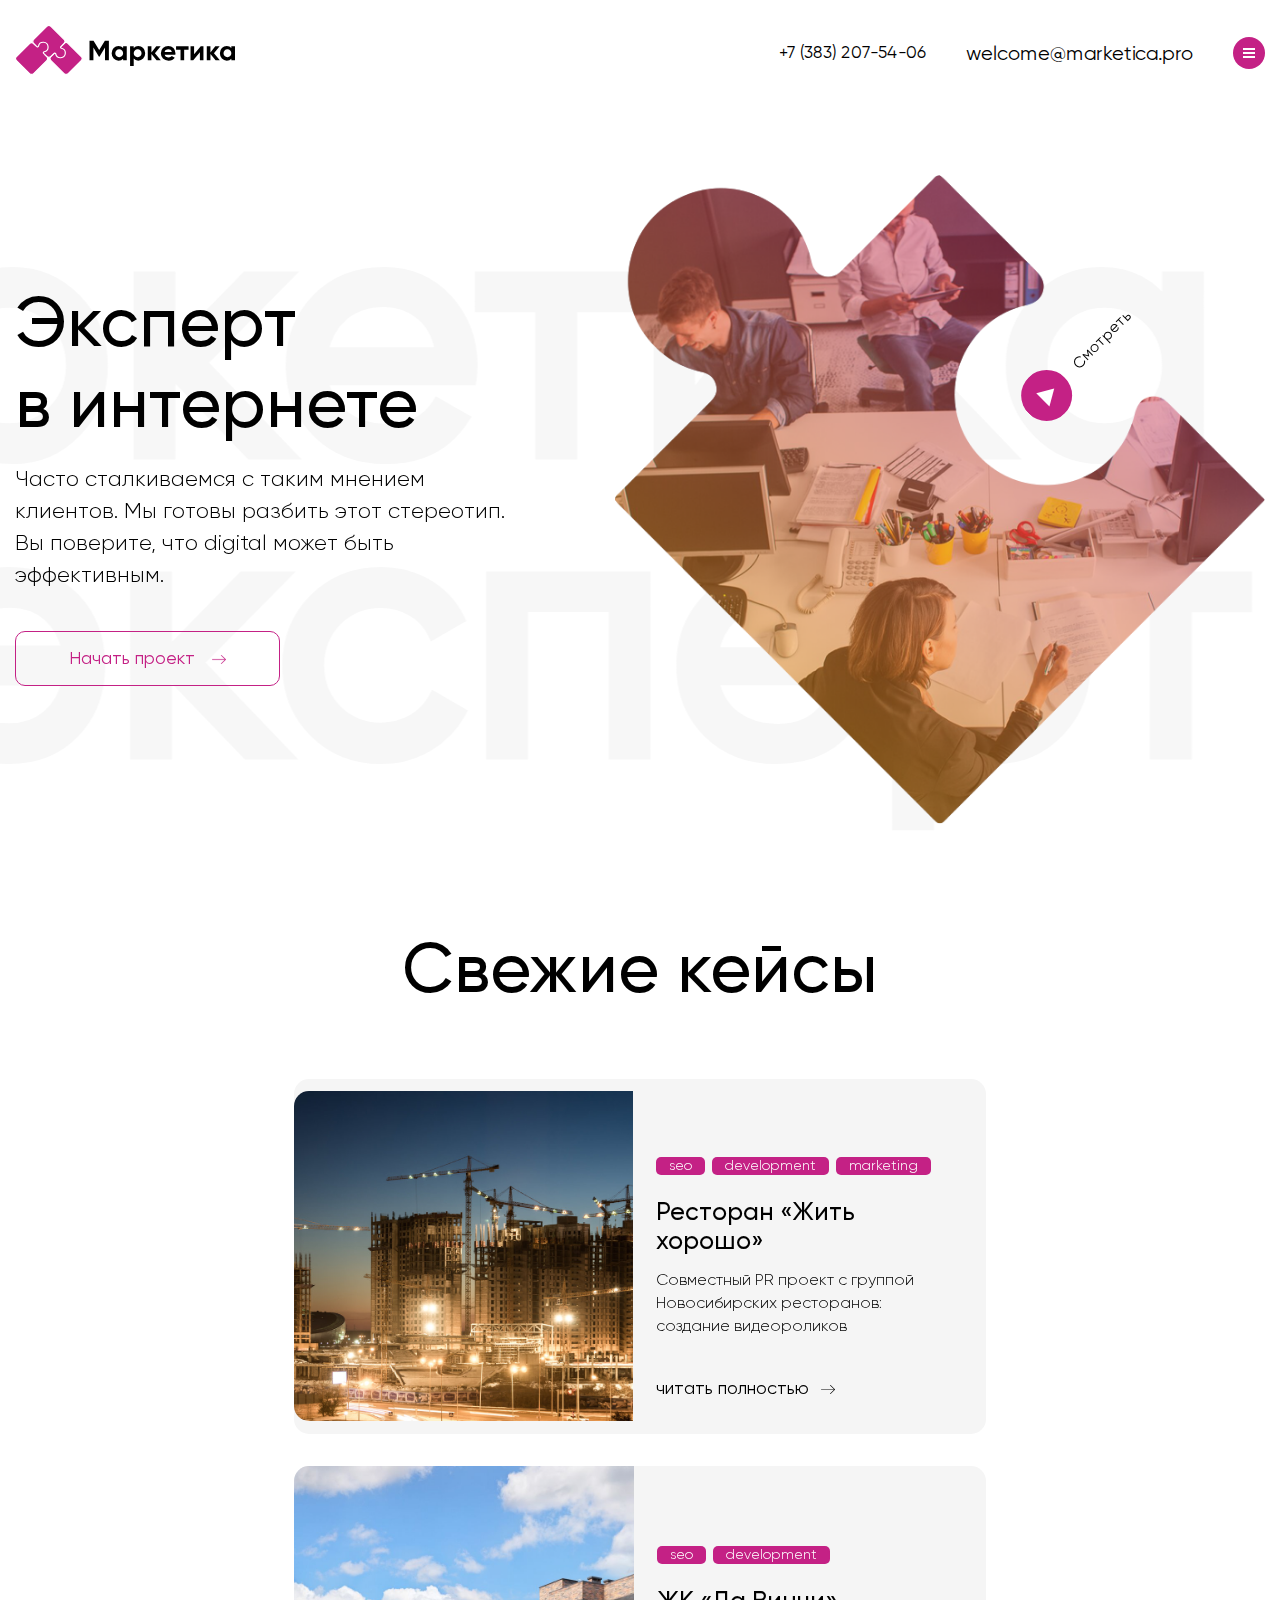
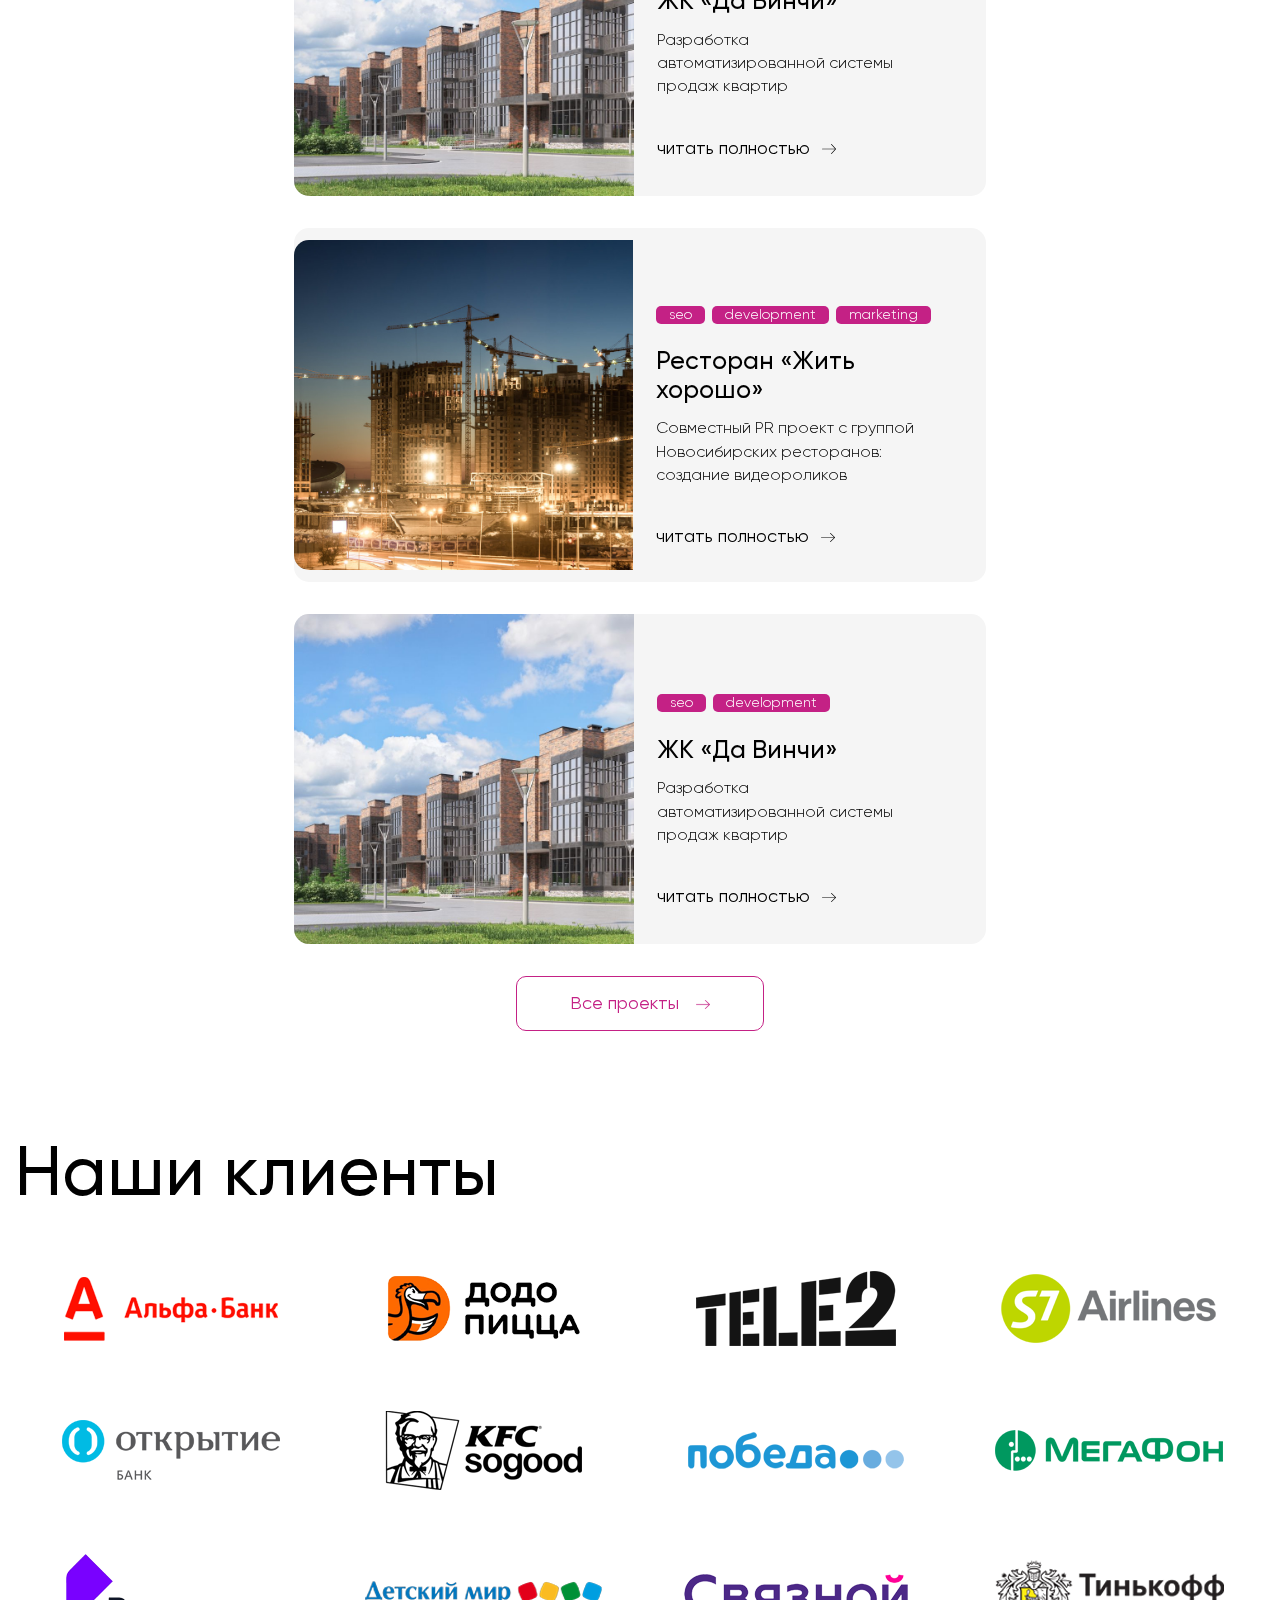
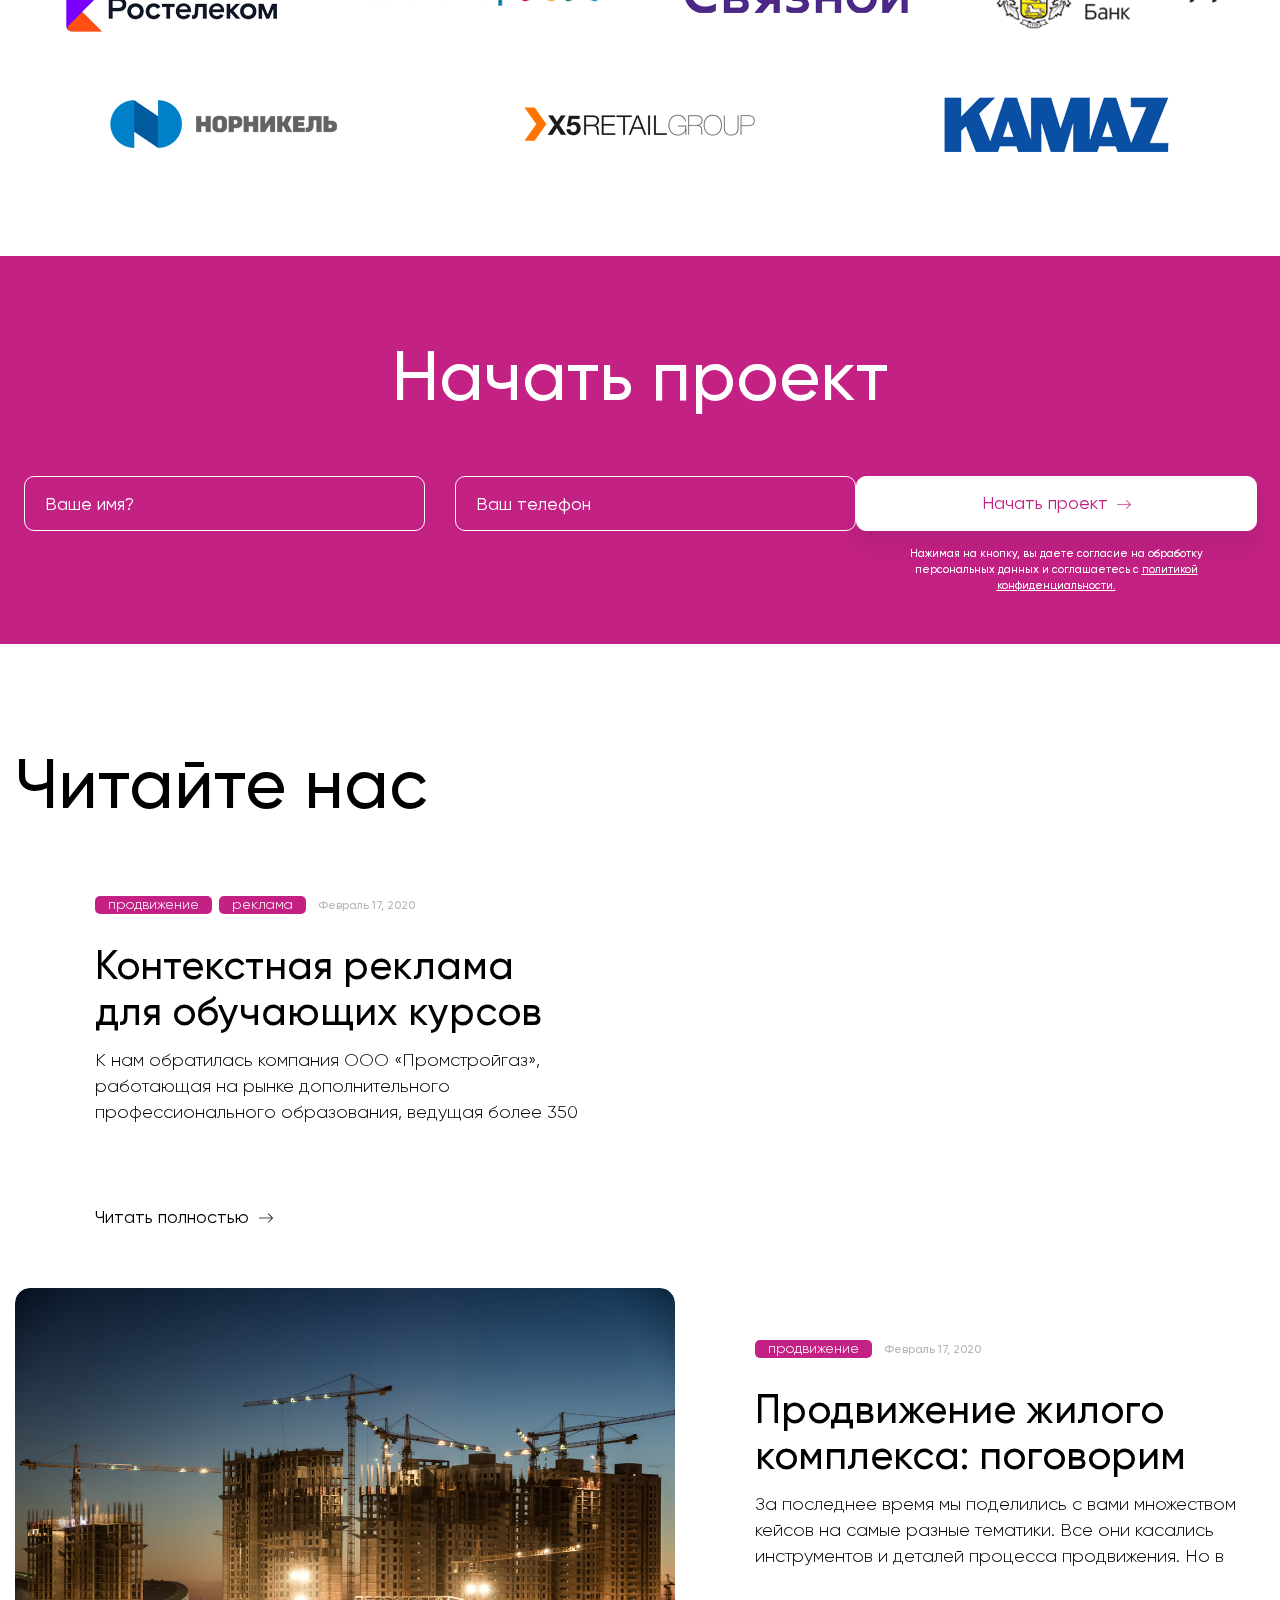
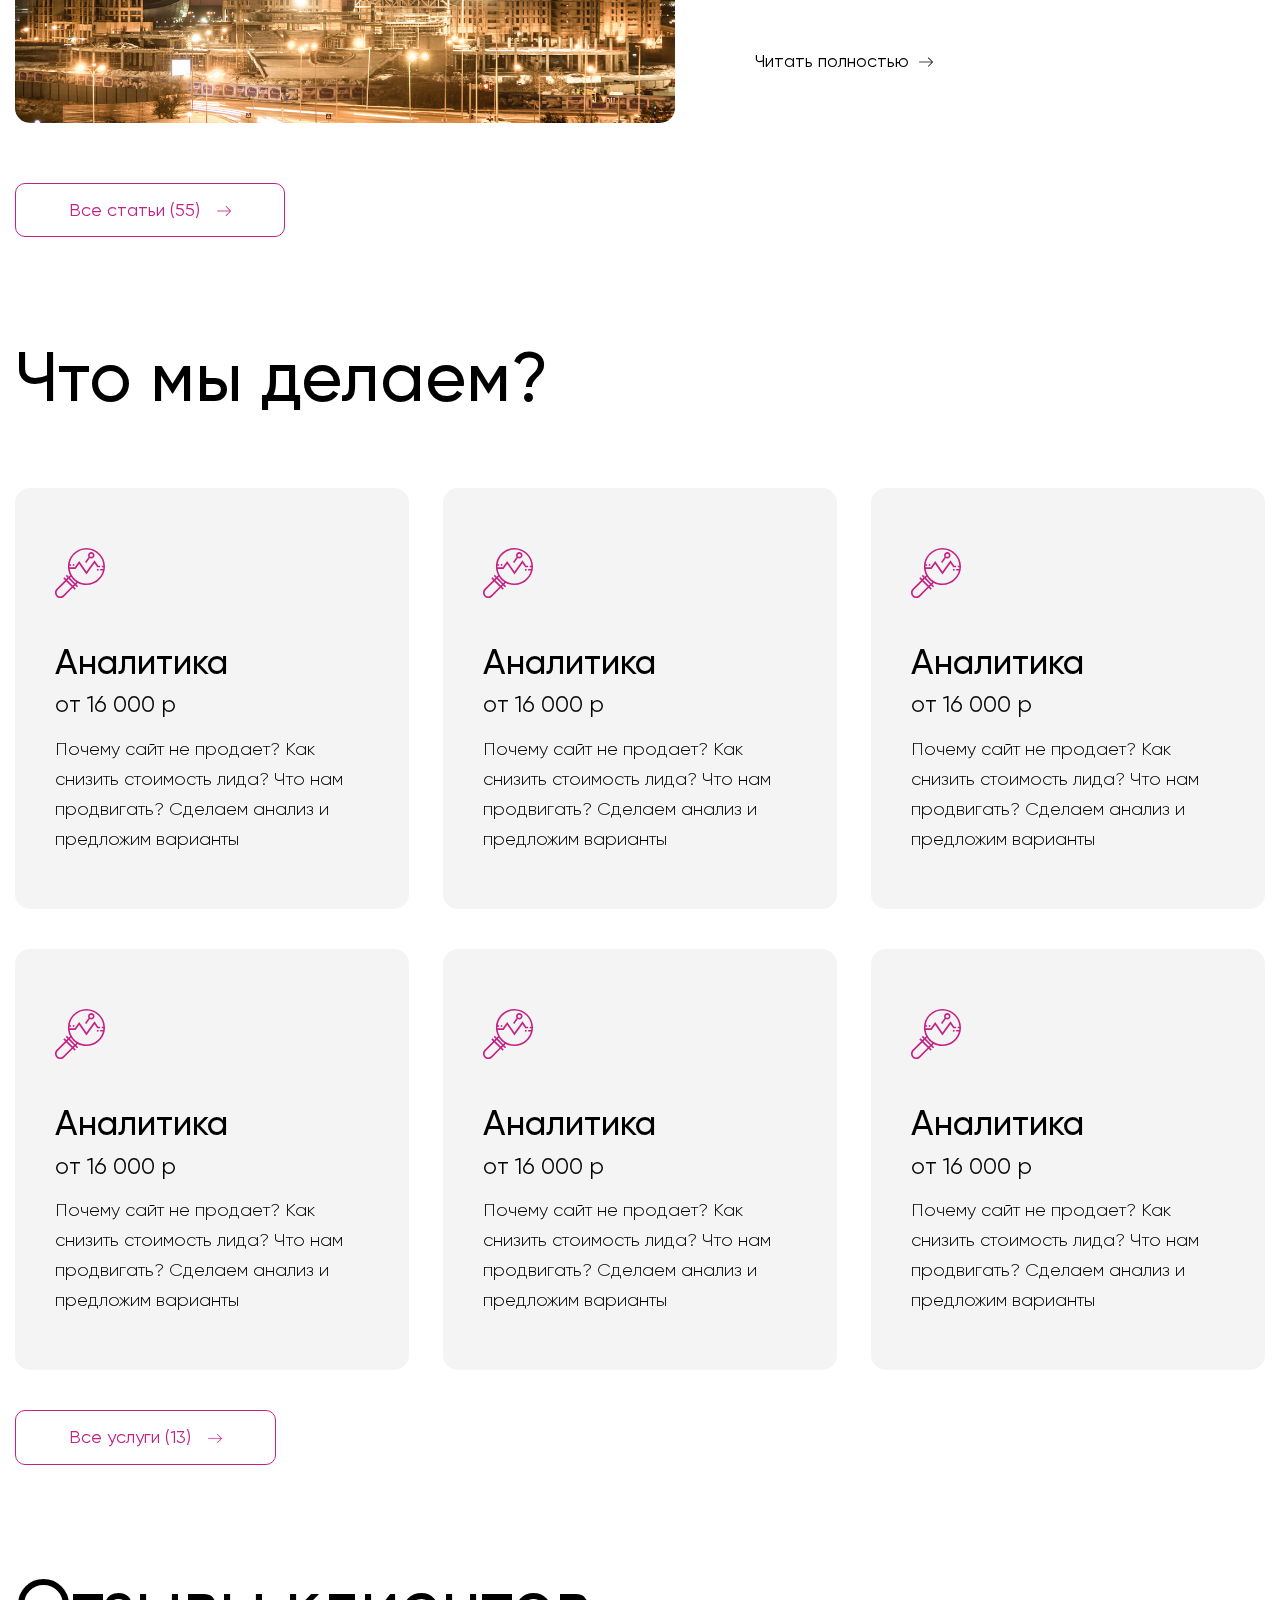
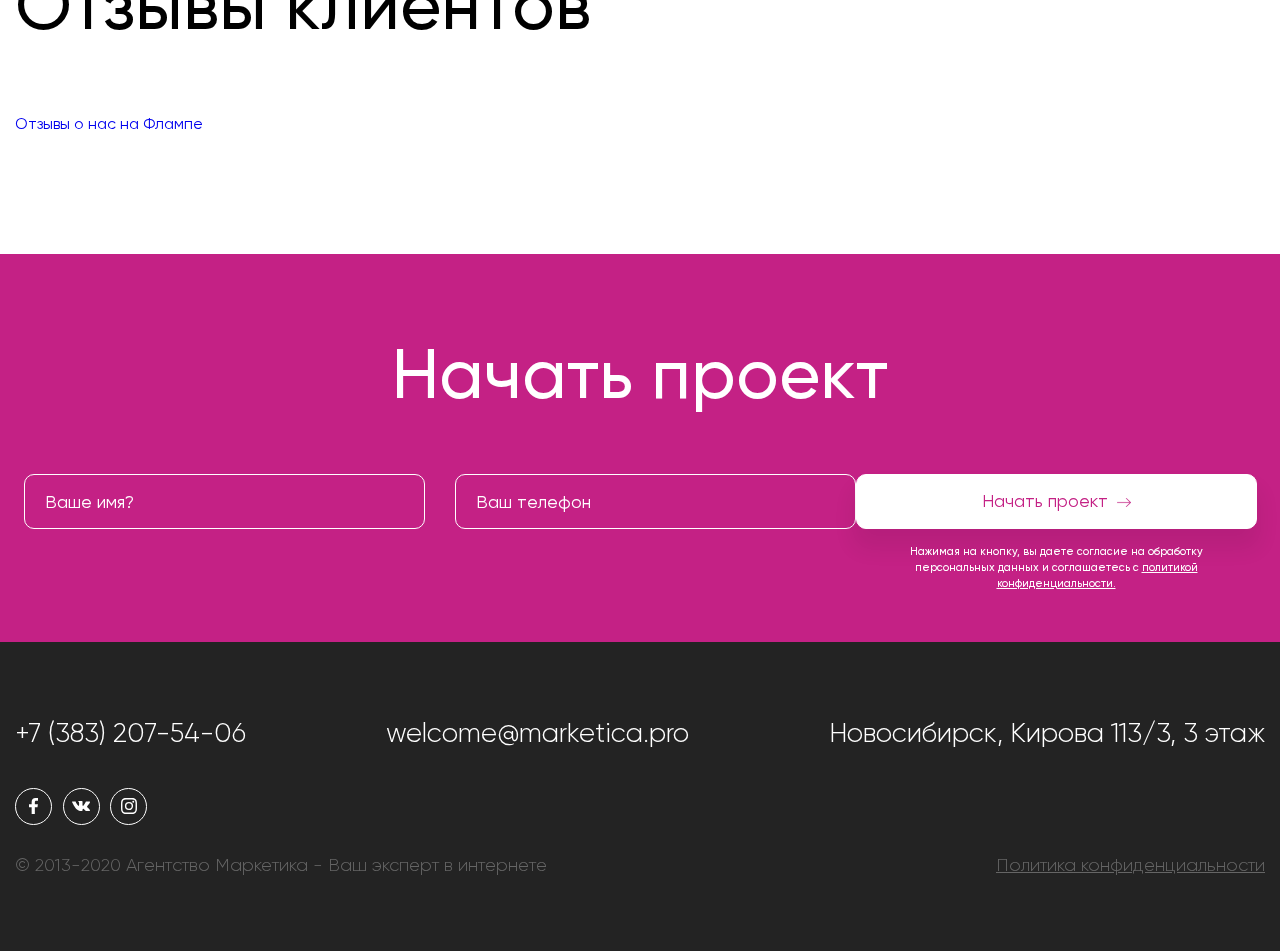
==== commit 1482b710: "Add files via upload" ====
--- a/index.html
+++ b/index.html
@@ -5,7 +5,7 @@
   <meta charset="UTF-8">
   <meta name="viewport" content="width=device-width, initial-scale=1.0">
   <title>Marketing</title>
-  <link rel="stylesheet" href="css/style.min.css?v=1">
+  <link rel="stylesheet" href="css/style.min.css?v=2">
 </head>
 
 <body>
--- a/css/style.min.css
+++ b/css/style.min.css
@@ -1,2 +1,2 @@
-@font-face{font-family:swiper-icons;src:url("data:application/font-woff;charset=utf-8;base64, [base64]//wADZ2x5ZgAAAywAAADMAAAD2MHtryVoZWFkAAABbAAAADAAAAA2E2+eoWhoZWEAAAGcAAAAHwAAACQC9gDzaG10eAAAAigAAAAZAAAArgJkABFsb2NhAAAC0AAAAFoAAABaFQAUGG1heHAAAAG8AAAAHwAAACAAcABAbmFtZQAAA/gAAAE5AAACXvFdBwlwb3N0AAAFNAAAAGIAAACE5s74hXjaY2BkYGAAYpf5Hu/j+W2+MnAzMYDAzaX6QjD6/4//Bxj5GA8AuRwMYGkAPywL13jaY2BkYGA88P8Agx4j+/8fQDYfA1AEBWgDAIB2BOoAeNpjYGRgYNBh4GdgYgABEMnIABJzYNADCQAACWgAsQB42mNgYfzCOIGBlYGB0YcxjYGBwR1Kf2WQZGhhYGBiYGVmgAFGBiQQkOaawtDAoMBQxXjg/wEGPcYDDA4wNUA2CCgwsAAAO4EL6gAAeNpj2M0gyAACqxgGNWBkZ2D4/wMA+xkDdgAAAHjaY2BgYGaAYBkGRgYQiAHyGMF8FgYHIM3DwMHABGQrMOgyWDLEM1T9/w8UBfEMgLzE////P/5//f/V/xv+r4eaAAeMbAxwIUYmIMHEgKYAYjUcsDAwsLKxc3BycfPw8jEQA/[base64]/uznmfPFBNODM2K7MTQ45YEAZqGP81AmGGcF3iPqOop0r1SPTaTbVkfUe4HXj97wYE+yNwWYxwWu4v1ugWHgo3S1XdZEVqWM7ET0cfnLGxWfkgR42o2PvWrDMBSFj/IHLaF0zKjRgdiVMwScNRAoWUoH78Y2icB/yIY09An6AH2Bdu/UB+yxopYshQiEvnvu0dURgDt8QeC8PDw7Fpji3fEA4z/PEJ6YOB5hKh4dj3EvXhxPqH/SKUY3rJ7srZ4FZnh1PMAtPhwP6fl2PMJMPDgeQ4rY8YT6Gzao0eAEA409DuggmTnFnOcSCiEiLMgxCiTI6Cq5DZUd3Qmp10vO0LaLTd2cjN4fOumlc7lUYbSQcZFkutRG7g6JKZKy0RmdLY680CDnEJ+UMkpFFe1RN7nxdVpXrC4aTtnaurOnYercZg2YVmLN/d/gczfEimrE/fs/bOuq29Zmn8tloORaXgZgGa78yO9/cnXm2BpaGvq25Dv9S4E9+5SIc9PqupJKhYFSSl47+Qcr1mYNAAAAeNptw0cKwkAAAMDZJA8Q7OUJvkLsPfZ6zFVERPy8qHh2YER+3i/BP83vIBLLySsoKimrqKqpa2hp6+jq6RsYGhmbmJqZSy0sraxtbO3sHRydnEMU4uR6yx7JJXveP7WrDycAAAAAAAH//wACeNpjYGRgYOABYhkgZgJCZgZNBkYGLQZtIJsFLMYAAAw3ALgAeNolizEKgDAQBCchRbC2sFER0YD6qVQiBCv/H9ezGI6Z5XBAw8CBK/m5iQQVauVbXLnOrMZv2oLdKFa8Pjuru2hJzGabmOSLzNMzvutpB3N42mNgZGBg4GKQYzBhYMxJLMlj4GBgAYow/P/PAJJhLM6sSoWKfWCAAwDAjgbRAAB42mNgYGBkAIIbCZo5IPrmUn0hGA0AO8EFTQAA") format("woff");font-weight:400;font-style:normal}:root{--swiper-theme-color:#007aff {} }.swiper-container{margin-left:auto;margin-right:auto;position:relative;overflow:hidden;list-style:none;padding:0;z-index:1}.swiper-container-vertical>.swiper-wrapper{flex-direction:column}.swiper-wrapper{position:relative;width:100%;height:100%;z-index:1;display:flex;transition-property:transform;box-sizing:content-box}.swiper-container-android .swiper-slide,.swiper-wrapper{transform:translate3d(0px, 0, 0)}.swiper-container-multirow>.swiper-wrapper{flex-wrap:wrap}.swiper-container-multirow-column>.swiper-wrapper{flex-wrap:wrap;flex-direction:column}.swiper-container-free-mode>.swiper-wrapper{transition-timing-function:ease-out;margin:0 auto}.swiper-slide{flex-shrink:0;width:100%;height:100%;position:relative;transition-property:transform}.swiper-slide-invisible-blank{visibility:hidden}.swiper-container-autoheight{height:auto}.swiper-container-autoheight .swiper-slide{height:auto}.swiper-container-autoheight .swiper-wrapper{align-items:flex-start;transition-property:transform, height}.swiper-container-3d{perspective:1200px}.swiper-container-3d .swiper-cube-shadow,.swiper-container-3d .swiper-slide,.swiper-container-3d .swiper-slide-shadow-bottom,.swiper-container-3d .swiper-slide-shadow-left,.swiper-container-3d .swiper-slide-shadow-right,.swiper-container-3d .swiper-slide-shadow-top,.swiper-container-3d .swiper-wrapper{transform-style:preserve-3d}.swiper-container-3d .swiper-slide-shadow-bottom,.swiper-container-3d .swiper-slide-shadow-left,.swiper-container-3d .swiper-slide-shadow-right,.swiper-container-3d .swiper-slide-shadow-top{position:absolute;left:0;top:0;width:100%;height:100%;pointer-events:none;z-index:10}.swiper-container-3d .swiper-slide-shadow-left{background-image:linear-gradient(to left, rgba(0,0,0,0.5), rgba(0,0,0,0))}.swiper-container-3d .swiper-slide-shadow-right{background-image:linear-gradient(to right, rgba(0,0,0,0.5), rgba(0,0,0,0))}.swiper-container-3d .swiper-slide-shadow-top{background-image:linear-gradient(to top, rgba(0,0,0,0.5), rgba(0,0,0,0))}.swiper-container-3d .swiper-slide-shadow-bottom{background-image:linear-gradient(to bottom, rgba(0,0,0,0.5), rgba(0,0,0,0))}.swiper-container-css-mode>.swiper-wrapper{overflow:auto;scrollbar-width:none;-ms-overflow-style:none}.swiper-container-css-mode>.swiper-wrapper::-webkit-scrollbar{display:none}.swiper-container-css-mode>.swiper-wrapper>.swiper-slide{scroll-snap-align:start start}.swiper-container-horizontal.swiper-container-css-mode>.swiper-wrapper{scroll-snap-type:x mandatory}.swiper-container-vertical.swiper-container-css-mode>.swiper-wrapper{scroll-snap-type:y mandatory}:root{--swiper-navigation-size:44px {} }.swiper-button-next,.swiper-button-prev{position:absolute;top:50%;width:calc(var(--swiper-navigation-size)/ 44 * 27);height:var(--swiper-navigation-size);margin-top:calc(-1 * var(--swiper-navigation-size)/ 2);z-index:10;cursor:pointer;display:flex;align-items:center;justify-content:center;color:var(--swiper-navigation-color, var(--swiper-theme-color))}.swiper-button-next.swiper-button-disabled,.swiper-button-prev.swiper-button-disabled{opacity:.35;cursor:auto;pointer-events:none}.swiper-button-next:after{font-family:swiper-icons;font-size:var(--swiper-navigation-size);text-transform:none !important;letter-spacing:0;text-transform:none;font-variant:initial}.swiper-button-prev{left:10px;right:auto}.swiper-button-prev:after{font-family:swiper-icons;font-size:var(--swiper-navigation-size);text-transform:none !important;letter-spacing:0;text-transform:none;font-variant:initial}.swiper-container-rtl .swiper-button-next{left:10px;right:auto}.swiper-button-prev:after,.swiper-container-rtl .swiper-button-next:after{content:"prev"}.swiper-button-next,.swiper-container-rtl .swiper-button-prev{right:10px;left:auto}.swiper-button-next:after,.swiper-container-rtl .swiper-button-prev:after{content:"next"}.swiper-button-next.swiper-button-white,.swiper-button-prev.swiper-button-white{--swiper-navigation-color:#ffffff {} }.swiper-button-next.swiper-button-black,.swiper-button-prev.swiper-button-black{--swiper-navigation-color:#000000 {} }.swiper-button-lock{display:none}.swiper-pagination{position:absolute;text-align:center;transition:.3s opacity;transform:translate3d(0, 0, 0);z-index:10}.swiper-pagination.swiper-pagination-hidden{opacity:0}.swiper-container-horizontal>.swiper-pagination-bullets,.swiper-pagination-custom,.swiper-pagination-fraction{bottom:10px;left:0;width:100%}.swiper-pagination-bullets-dynamic{overflow:hidden;font-size:0}.swiper-pagination-bullets-dynamic .swiper-pagination-bullet{transform:scale(0.33);position:relative}.swiper-pagination-bullets-dynamic .swiper-pagination-bullet-active,.swiper-pagination-bullets-dynamic .swiper-pagination-bullet-active-main{transform:scale(1)}.swiper-pagination-bullets-dynamic .swiper-pagination-bullet-active-prev{transform:scale(0.66)}.swiper-pagination-bullets-dynamic .swiper-pagination-bullet-active-prev-prev{transform:scale(0.33)}.swiper-pagination-bullets-dynamic .swiper-pagination-bullet-active-next{transform:scale(0.66)}.swiper-pagination-bullets-dynamic .swiper-pagination-bullet-active-next-next{transform:scale(0.33)}.swiper-pagination-bullet{width:8px;height:8px;display:inline-block;border-radius:100%;background:#000;opacity:0.2}button.swiper-pagination-bullet{border:none;margin:0;padding:0;box-shadow:none;appearance:none}.swiper-pagination-clickable .swiper-pagination-bullet{cursor:pointer}.swiper-pagination-bullet-active{opacity:1;background:var(--swiper-pagination-color, var(--swiper-theme-color))}.swiper-container-vertical>.swiper-pagination-bullets{right:10px;top:50%;transform:translate3d(0px, -50%, 0)}.swiper-container-vertical>.swiper-pagination-bullets .swiper-pagination-bullet{margin:6px 0;display:block}.swiper-container-vertical>.swiper-pagination-bullets.swiper-pagination-bullets-dynamic{top:50%;transform:translateY(-50%);width:8px}.swiper-container-vertical>.swiper-pagination-bullets.swiper-pagination-bullets-dynamic .swiper-pagination-bullet{display:inline-block;transition:0.2s transform, 0.2s top}.swiper-container-horizontal>.swiper-pagination-bullets .swiper-pagination-bullet{margin:0 4px}.swiper-container-horizontal>.swiper-pagination-bullets.swiper-pagination-bullets-dynamic{left:50%;transform:translateX(-50%);white-space:nowrap}.swiper-container-horizontal>.swiper-pagination-bullets.swiper-pagination-bullets-dynamic .swiper-pagination-bullet{transition:0.2s transform, 0.2s left}.swiper-container-horizontal.swiper-container-rtl>.swiper-pagination-bullets-dynamic .swiper-pagination-bullet{transition:0.2s transform, 0.2s right}.swiper-pagination-progressbar{background:rgba(0,0,0,0.25);position:absolute}.swiper-pagination-progressbar .swiper-pagination-progressbar-fill{background:var(--swiper-pagination-color, var(--swiper-theme-color));position:absolute;left:0;top:0;width:100%;height:100%;transform:scale(0);transform-origin:left top}.swiper-container-rtl .swiper-pagination-progressbar .swiper-pagination-progressbar-fill{transform-origin:right top}.swiper-container-horizontal>.swiper-pagination-progressbar,.swiper-container-vertical>.swiper-pagination-progressbar.swiper-pagination-progressbar-opposite{width:100%;height:4px;left:0;top:0}.swiper-container-horizontal>.swiper-pagination-progressbar.swiper-pagination-progressbar-opposite,.swiper-container-vertical>.swiper-pagination-progressbar{width:4px;height:100%;left:0;top:0}.swiper-pagination-white{--swiper-pagination-color:#ffffff {} }.swiper-pagination-black{--swiper-pagination-color:#000000 {} }.swiper-pagination-lock{display:none}.swiper-scrollbar{border-radius:10px;position:relative;-ms-touch-action:none;background:rgba(0,0,0,0.1)}.swiper-container-horizontal>.swiper-scrollbar{position:absolute;left:1%;bottom:3px;z-index:50;height:5px;width:98%}.swiper-container-vertical>.swiper-scrollbar{position:absolute;right:3px;top:1%;z-index:50;width:5px;height:98%}.swiper-scrollbar-drag{height:100%;width:100%;position:relative;background:rgba(0,0,0,0.5);border-radius:10px;left:0;top:0}.swiper-scrollbar-cursor-drag{cursor:move}.swiper-scrollbar-lock{display:none}.swiper-zoom-container{width:100%;height:100%;display:flex;justify-content:center;align-items:center;text-align:center}.swiper-zoom-container>canvas,.swiper-zoom-container>img,.swiper-zoom-container>svg{max-width:100%;max-height:100%;object-fit:contain}.swiper-slide-zoomed{cursor:move}.swiper-lazy-preloader{width:42px;height:42px;position:absolute;left:50%;top:50%;margin-left:-21px;margin-top:-21px;z-index:10;transform-origin:50%;animation:swiper-preloader-spin 1s infinite linear;box-sizing:border-box;border:4px solid var(--swiper-preloader-color, var(--swiper-theme-color));border-radius:50%;border-top-color:transparent}.swiper-lazy-preloader-white{--swiper-preloader-color:#fff {} }.swiper-lazy-preloader-black{--swiper-preloader-color:#000 {} }@keyframes swiper-preloader-spin{100%{transform:rotate(360deg)}}.swiper-container .swiper-notification{position:absolute;left:0;top:0;pointer-events:none;opacity:0;z-index:-1000}.swiper-container-fade.swiper-container-free-mode .swiper-slide{transition-timing-function:ease-out}.swiper-container-fade .swiper-slide{pointer-events:none;transition-property:opacity}.swiper-container-fade .swiper-slide .swiper-slide{pointer-events:none}.swiper-container-fade .swiper-slide-active{pointer-events:auto}.swiper-container-fade .swiper-slide-active .swiper-slide-active{pointer-events:auto}.swiper-container-cube{overflow:visible}.swiper-container-cube .swiper-slide{pointer-events:none;backface-visibility:hidden;z-index:1;visibility:hidden;transform-origin:0 0;width:100%;height:100%}.swiper-container-cube .swiper-slide .swiper-slide{pointer-events:none}.swiper-container-cube.swiper-container-rtl .swiper-slide{transform-origin:100% 0}.swiper-container-cube .swiper-slide-active{pointer-events:auto;pointer-events:auto;visibility:visible}.swiper-container-cube .swiper-slide-active .swiper-slide-active{pointer-events:auto}.swiper-container-cube .swiper-slide-next{pointer-events:auto;visibility:visible}.swiper-container-cube .swiper-slide-next+.swiper-slide{pointer-events:auto;visibility:visible}.swiper-container-cube .swiper-slide-prev{pointer-events:auto;visibility:visible}.swiper-container-cube .swiper-slide-shadow-bottom,.swiper-container-cube .swiper-slide-shadow-left,.swiper-container-cube .swiper-slide-shadow-right,.swiper-container-cube .swiper-slide-shadow-top{z-index:0;backface-visibility:hidden}.swiper-container-cube .swiper-cube-shadow{position:absolute;left:0;bottom:0px;width:100%;height:100%;background:#000;opacity:.6;filter:blur(50px);z-index:0}.swiper-container-flip{overflow:visible}.swiper-container-flip .swiper-slide{pointer-events:none;backface-visibility:hidden;z-index:1}.swiper-container-flip .swiper-slide .swiper-slide{pointer-events:none}.swiper-container-flip .swiper-slide-active{pointer-events:auto}.swiper-container-flip .swiper-slide-active .swiper-slide-active{pointer-events:auto}.swiper-container-flip .swiper-slide-shadow-bottom,.swiper-container-flip .swiper-slide-shadow-left,.swiper-container-flip .swiper-slide-shadow-right,.swiper-container-flip .swiper-slide-shadow-top{z-index:0;backface-visibility:hidden}@font-face{font-family:'Gilroy';src:url("../fonts/Gilroy-Light.eot");src:local("Gilroy Light"),local("Gilroy-Light"),url("../fonts/Gilroy-Light.eot?#iefix") format("embedded-opentype"),url("../fonts/Gilroy-Light.woff") format("woff"),url("../fonts/Gilroy-Light.ttf") format("truetype");font-weight:300;font-style:normal}@font-face{font-family:'Gilroy';src:url("../fonts/Gilroy-Regular.eot");src:local("Gilroy Regular"),local("Gilroy-Regular"),url("../fonts/Gilroy-Regular.eot?#iefix") format("embedded-opentype"),url("../fonts/Gilroy-Regular.woff") format("woff"),url("../fonts/Gilroy-Regular.ttf") format("truetype");font-weight:normal;font-style:normal}@font-face{font-family:'Gilroy';src:url("../fonts/Gilroy-Medium.eot");src:local("Gilroy Medium"),local("Gilroy-Medium"),url("../fonts/Gilroy-Medium.eot?#iefix") format("embedded-opentype"),url("../fonts/Gilroy-Medium.woff") format("woff"),url("../fonts/Gilroy-Medium.ttf") format("truetype");font-weight:500;font-style:normal}.btn{border:1px solid #c42185;border-radius:10px;color:#c42185;font-weight:400;padding:16px 53px;font-size:18px;display:inline-block;position:relative;transition:background-color 0.3s, color 0.3s}.btn img{margin-left:14px}.btn:before{position:absolute;content:'';width:0%;height:100%;background:#c42185;top:0;left:50%;z-index:-1;transition:all 0ms ease;border-radius:9px}.btn:hover{color:white}.btn:hover:before{position:absolute;content:'';width:100%;height:100%;border-radius:9px;background:#c42185;top:0;left:0%;z-index:1;transition:all 300ms ease}.btn:before{position:absolute;content:'';width:0%;height:100%;background:#c42185;top:0;left:auto;right:0;z-index:-1;transition:all 300ms ease}.btn:hover{color:white}.btn:hover:before{position:absolute;content:'';width:100%;height:100%;background:#c42185;top:0;left:0;right:0;z-index:-1}.btn img{margin-left:12px}.section__title{font-size:70px;font-weight:500;margin-bottom:70px}.input{background-color:transparent;border:1px solid #fff;border-radius:10px;width:100%;height:55px;font-size:18px;padding:0 20px;color:#fff !important}.input::placeholder{color:#fff}.input:focus{border:2px solid #ffffff}.input:focus{border:2px solid #fff !important}.form__btn{width:100%;padding:18px;box-shadow:0 17px 21px 3px rgba(0,0,0,0.07);background-color:#fff;border:1px solid #fff;border-radius:10px;font-size:18px;outline:none;cursor:pointer;color:#c42185;margin-bottom:15px;transition:box-shadow .3s;transition:box-shadow 0.3s}.form__btn img{margin-left:9px}.form__btn:hover{box-shadow:none}.tag{padding:0 13px;padding-bottom:2px;background-color:#fff;font-size:14px;color:#fff;background-color:#c42185;font-weight:300;border-radius:5px;margin-right:3px;transition:color 0.2s, background-color 0.2s}.tag:last-child{margin-right:0}.policy{font-size:14px;line-height:16px;max-width:455px;display:inline-block;font-weight:500;font-style:normal}.policy a{color:#fff;text-decoration:underline}@media screen and (max-width: 1201px){.section__title{font-size:60px}}@media screen and (max-width: 577px){.section__title{font-size:36px}}@media screen and (max-width: 577px){.btn{font-size:14px;width:100%;padding:14px}.form__btn{font-size:14px}}.read-block__arrow{display:inline-block}.read-block__arrow.img-white{width:14px;height:14px;display:none;margin-bottom:-2px}.btn:hover .read-block__arrow{display:none}.btn:hover .img-white{transition:1s;display:inline-block}.header{padding:25px 0;z-index:2;position:fixed;width:100%;background-color:#fff}.header-wrap{display:flex;justify-content:space-between;align-items:center}.header__text{font-size:17px;margin-right:40px;color:#000}.header__text_mail{font-size:20px}.header__logo a{width:220px;height:56px;background:url(../img/face/logo.svg) no-repeat;display:block}.header__links{display:flex;align-items:center}.header__menu-btn{background-color:#c42185;width:32px;height:32px;display:block;border-radius:50%;position:relative;cursor:pointer}.header__menu-btn span{display:block;content:'';width:12px;height:2px;background-color:#fff;position:absolute;left:50%;top:50%;transform:translate(-50%, -50%)}.header__menu-btn span::before,.header__menu-btn span::after{display:block;content:'';width:12px;height:2px;background-color:#fff;position:absolute;left:50%;top:50%;transform:translate(-50%, -50%)}.header__menu-btn span:before{margin-top:-4px}.header__menu-btn span:after{margin-top:4px}.header__menu-btn_active{background-color:#fff}.header__menu-btn_active span{background-color:transparent}.header__menu-btn_active span::before{width:14px;transform:rotate(45deg);background-color:#c42185;margin-left:-7px;margin-top:-1px}.header__menu-btn_active span::after{width:14px;margin-left:-7px;transform:rotate(135deg);margin-top:-1px;background-color:#c42185}.menu{display:none}.is-header_active .header__logo a{background:url(../img/face/logo_white.svg) no-repeat}.is-header_active .header__text{color:#fff}.is-header_fixed{box-shadow:0 7px 34px 4px rgba(0,0,0,0.05);background-color:#fff}.is-header_active{background-color:#c42185;box-shadow:none}.is-menu_active .menu{display:block}.menu{background-color:#c42185;color:#fff;width:100vw;height:100vh;position:fixed;padding-top:190px;z-index:1;overflow-y:scroll}.menu-wrap{display:flex}.menu-list{max-width:580px;width:100%;list-style:none;padding:0;margin:0;line-height:550%}.menu-list a{text-decoration:none;font-size:70px;color:#fff;position:relative;padding-bottom:10px;font-weight:500;transition:all 0.6s}.menu-list a:before{content:"";width:0;height:.1em;position:absolute;bottom:0;right:0;background:#fff;transition:all 0.3s}.menu-list a:hover:before{width:100%;left:0;background:#fff}.menu-form{padding-top:5px;max-width:617px;width:100%;text-align:center;display:flex;flex-direction:column;justify-content:space-between;padding-bottom:3.9vh}.menu-form__socials{display:flex;max-width:132px;width:100%;justify-content:space-between}.menu-form__socials a{display:flex;width:37px;align-items:center;justify-content:center;height:37px;border:1px solid #fff;border-radius:50%;transition:background-color 0.3s}.menu-form__socials a img{transition:filter .3s;transition:filter 0.3s}.menu-form__socials a img:nth-child(1){display:block}.menu-form__socials a img:nth-child(2){display:none}.menu-form__socials a:nth-child(1) img{width:9px;height:16px}.menu-form__socials a:nth-child(2) img{width:18px;height:10px}.menu-form__socials a:nth-child(3) img{width:16px;height:16px}.menu-form__socials a:hover{background-color:#fff}.menu-form__socials a:hover img:nth-child(1){display:none}.menu-form__socials a:hover img.img-black{display:block}.menu-form__title{font-size:70px;font-weight:500;margin-bottom:50px;text-align:left}.menu-form__input{margin-bottom:30px}.menu-form__btn{display:block}.menu-form__policy{width:100%}.menu-form__links{display:flex;justify-content:space-between;align-items:center}.menu-form__socials{width:132px;display:flex;justify-content:space-between}.menu-form__download{display:flex;align-items:center;color:#fff}.menu-form__download img{margin-right:8px}.menu__text_phone,.menu__text_mail{display:none}@media screen and (max-width: 993px){.header__text_mail{display:none}.header__text{margin-right:20px}}@media screen and (max-width: 577px){.header__text_phone{display:none}.header__logo a{width:160px;height:36px}}@media screen and (max-width: 1201px){.menu-list a{font-size:60px}.menu-form{padding-top:9px}.menu-form__title{font-size:60px}}@media screen and (max-width: 993px){.menu{padding-top:140px}.menu-list{line-height:490%}.menu-list a{font-size:48px}.menu-form{padding-top:15px}.menu-form__title{font-size:48px}.menu-form__policy{max-width:310px;font-size:13px}.menu-form__download{font-size:14px}}@media screen and (max-width: 769px){.menu-list{line-height:440%}.menu-list a{font-size:48px}.menu-form{padding-top:30px}.menu-form__wrap{display:none}.menu-form__download{order:1;margin-top:15px;margin-bottom:10px;font-size:16px}.menu-form__download img{margin-top:-2px}.menu-form__links{flex-direction:column;align-items:start}.menu-form__socials{order:3}.menu-wrap{flex-direction:column}.menu__text_mail{order:2;color:#fff;display:block;font-size:20px;margin-bottom:15px}}@media screen and (max-width: 577px){.menu{padding-top:90px}.menu-list{line-height:350%}.menu-list a{font-size:28px}.menu-list a:hover{border-bottom:2px solid #fff}.menu__text_phone{font-size:16px;order:2;margin-bottom:5px;display:block;color:#fff}.menu-form__download{font-size:12px}}.face{padding-top:175px;position:relative}.face-text{margin-bottom:35px;max-width:600px;width:100%}.face-text__title{font-weight:500;font-size:70px;max-width:400px;margin-top:0;margin-bottom:20px}.face-text__descr{max-width:510px;font-size:22px;line-height:32px;font-weight:300;margin-bottom:40px}.face-text__btn{display:none}.face-wrap{display:flex;justify-content:space-between;align-items:center}.face-img{position:relative}.face-img__play{display:flex;align-items:center;font-size:18px;font-weight:400;transform:rotate(-45deg);position:absolute;top:25%;left:60.5%;color:#000;transition:color 0.3s}.face-img__play:hover{color:#c42185}.face-img__play img{margin-right:15px}@media screen and (max-width: 1450px){.face-img__play{font-size:1.2vw}.face-img__play img{width:4vw}}@media screen and (max-width: 1201px){.face-text{max-width:480px}.face-text__title{font-size:60px}.face-text__descr{font-size:18px;line-height:25px;max-width:430px}.face-img__play{font-size:16px;left:58.5%;top:21.5%}.face-img__play img{width:45px}}@media screen and (max-width: 993px){.face{text-align:center}.face-wrap{flex-direction:column}.face-text{margin-bottom:0}.face-text__title,.face-text__descr{margin-left:auto;margin-right:auto}.face-text__btn_hidden{display:none !important}.face-text__btn{display:inline-block}.face-img{max-width:460px;margin-bottom:40px}.face-img__play{top:22%;left:59%}}@media screen and (max-width: 769px){.face{padding-top:160px}.face-text{margin-bottom:0}.face-img{max-width:400px}.face-img__play{top:20%;left:58%}}@media screen and (max-width: 577px){.face{padding-top:100px}.face-text{margin-bottom:0}.face-text__title{font-size:36px}.face-text__descr{font-size:14px;line-height:18px;max-width:270px;margin-bottom:20px}.face-img{margin-bottom:20px}.face-img__play{top:21%;left:58%}.face-img__play img{margin-right:7px}}@media screen and (max-width: 445px){.face-img__play{font-size:4.2vw;top:20%}.face-img__play img{width:10vw}}.clients{padding:100px 0;padding-bottom:40px}.clients__title{margin-bottom:60px}.clients-wrap{display:flex;flex-wrap:wrap;justify-content:space-around;align-items:center}.clients-block{flex-basis:18%;margin-bottom:60px;text-align:center;max-width:240px;margin-right:20px;margin-left:20px}@media screen and (max-width: 1390px){.clients-block{flex-basis:25%}}@media screen and (max-width: 993px){.clients__title{margin-bottom:50px;text-align:center}}@media screen and (max-width: 769px){.clients-block{flex-basis:40%}}@media screen and (max-width: 577px){.clients{padding-top:60px;padding-bottom:30px}.clients__title{font-size:36px;margin-bottom:30px}.clients-block{margin-right:0;margin-left:0;margin-bottom:30px}.clients-block:nth-child(1),.clients-block:nth-child(6),.clients-block:nth-child(8),.clients-block:nth-child(9),.clients-block:nth-child(10),.clients-block:nth-child(11),.clients-block:nth-child(13),.clients-block:nth-child(14),.clients-block:nth-child(15){display:none}.clients-block:nth-child(12){order:2}.clients-block:nth-child(3){order:3}.clients-block:nth-child(2){order:1}.clients-block:nth-child(7){order:4}.clients-block:nth-child(4){order:5}.clients-block:nth-child(5){order:6}}.cases{padding-top:100px}.cases-wrap{display:flex;flex-wrap:wrap}.swiper-wrapper{display:flex;flex-wrap:nowrap;flex-direction:row !important}.cases-block{background-color:#f5f5f5;border-radius:15px;max-width:692px;display:flex;transition:background-color .2s;cursor:pointer;margin-right:32px;align-items:center;margin-bottom:32px}.cases-block:nth-child(2n+2){margin-right:0}.cases-block__tags{margin-bottom:24px}.cases-block__title{font-size:25px;font-weight:500;margin-bottom:12px;max-width:304px;transition:color 0.2s}.cases-block__descr{font-size:16px;font-weight:300;max-width:260px;line-height:145%;min-height:110px;transition:color 0.2s}.cases-block__more{font-size:18px;transition:color .2s;color:#000}.cases-block__more img{margin-left:7px;transition:.1s;transition:0.1s;display:inline-block}.cases-block__more img.img-white{display:none}.cases-block:hover{background-color:#c42185;color:#fff}.cases-block:hover .cases-block__tag{background-color:#fff;color:#c42185}.cases-block:hover .cases-block__more{color:#fff}.cases-block:hover .cases-block__more img{display:none}.cases-block:hover .cases-block__more img.img-white{display:inline-block;margin-bottom:-2px}.cases-text{padding:77px 27px 35px 23px;min-width:352px;text-align:left}.cases-img{height:330px;max-height:330px;flex-basis:340px;width:340px}.cases-img img{border-radius:15px 0 0 15px;max-height:330px;height:100%}@media (max-width: 768px){.cases-img{height:290px;max-height:290px}.cases-img img{height:290px;max-height:290px}}@media (max-width: 426px){.cases-img{height:190px;max-height:190px}.cases-img img{max-height:190px;height:190px}}.cases-container{z-index:0}.cases__btn{margin-top:18px}@media screen and (max-width: 1450px){.cases{text-align:center}.cases-wrap{flex-direction:column}.cases-block{margin-left:auto;margin-right:auto !important}}@media screen and (max-width: 1201px){.cases__title{font-size:60px;margin-bottom:55px}}@media screen and (max-width: 993px){.cases__title{margin-bottom:50px}}@media screen and (max-width: 769px){.cases__title{margin-bottom:40px}.cases-block{flex-direction:column;width:100%;margin-right:20px !important;height:524px}.cases-block__index{margin-bottom:50px}.cases-block__tags{margin-bottom:15px}.cases-block__title{font-size:20px;margin-bottom:9px}.cases-block__descr{font-size:14px;max-width:225px;min-height:100px}.cases-block__tag{font-size:12px}.cases-block__more{font-size:14px}.cases-block__more img{width:12px}.cases-text{padding-top:22px;min-width:auto;padding-left:20px;padding-right:0;margin-right:auto;padding-bottom:25px}.cases-img{width:auto}.cases-img img{width:100%;border-radius:15px 15px 0 0}.swiper-pagination-bullet{width:12px;height:12px;opacity:1;background-color:#e2e2e2}.swiper-pagination-bullet-active{background-color:#c42185 !important}}@media (max-width: 426px){.cases-block{width:100%;margin-right:20px !important;height:100%;max-height:414px;margin-bottom:0 !important}.cases-block__index{margin-bottom:35px !important}.cases__btn{margin-top:20px}.swiper-pagination{bottom:-28px !important}.cases-pagination__index{bottom:0 !important}}@media screen and (max-width: 577px){.cases{padding-top:60px}.cases__title{font-size:36px;margin-bottom:20px}.cases-block{margin-bottom:25px}}.start{background-color:#c42185;padding-top:80px;padding-bottom:50px;color:#fff}.start__title{margin-bottom:60px}.start-form{display:flex;flex-wrap:wrap;max-width:1270px}.start-form__btn{padding:16px}.start-form__btn_wrap{max-width:401px;text-align:center}.start-form__input{margin-right:32px;max-width:401px;margin-bottom:30px}.start__policy{font-family:'Gilroy', sans-serif !important;font-size:11px;max-width:360px}@media screen and (max-width: 1310px){.start{text-align:center}.start-form{justify-content:center}.start-form__input{margin-right:0}.start-form__input:first-child{margin-right:30px}}@media screen and (max-width: 993px){.start-form__input{margin-right:0}.start-form__input:first-child{margin-right:0}}@media screen and (max-width: 769px){.start__title{margin-bottom:45px}}@media screen and (max-width: 577px){.start{padding-top:50px}.start__title{margin-bottom:25px}.start-form__input{height:47px;font-size:14px;max-width:350px;margin-bottom:15px}.start-form__btn{max-width:350px;padding:13px}}.read{padding-top:100px}.read-block{display:flex;margin-bottom:60px;align-items:center}.read-block__img{max-width:700px;max-height:435px;margin-right:108px;overflow:hidden;border-radius:15px}.read-block__img img{border-radius:15px}.read-block__date{font-size:12px;font-weight:500;color:#b6b6b6;margin-left:5px}.read-block__tags{margin-bottom:30px}.read-block__text{max-width:510px}.read-block__title{font-size:40px;font-weight:500;margin-bottom:12px}.read-block__descr{font-size:18px;line-height:26px;min-height:160px;font-weight:300}.read-block__more{font-size:18px;color:#000}.read-block__more img{margin-left:5px;margin-bottom:-2px;display:inline-block}.read-block__more img.img-purpur{display:none}.read-block__more:hover{color:#c42185}.read-block__more:hover img{margin-bottom:-2px;display:none}.read-block__more:hover img.img-purpur{display:inline-block}@media screen and (max-width: 1350px){.read-block__img{margin-right:80px}}@media screen and (max-width: 1201px){.read-block__title{font-size:30px}}@media screen and (max-width: 993px){.read{text-align:center}.read__title{margin-bottom:60px}.read-block{flex-direction:column;max-width:550px;margin-left:auto;margin-right:auto;text-align:left}.read-block__img{margin-right:0;margin-bottom:40px}}@media screen and (max-width: 769px){.read__title{margin-bottom:50px}.read-block__descr{min-height:150px}}@media screen and (max-width: 577px){.read{padding-top:50px}.read__title{margin-bottom:30px}.read-block{margin-bottom:40px}.read-block__img{margin-bottom:22px}.read-block__tag{font-size:12px;padding:0 11px;padding-bottom:2px}.read-block__date{font-size:10px;margin-left:2px}.read-block__tags{margin-bottom:15px}.read-block__title{font-size:24px;line-height:30px;margin-bottom:12px}.read-block__descr{font-size:14px;line-height:20px;min-height:110px}.read-block__more{font-size:14px}}.features{padding-top:100px}.features__wrap{display:flex;flex-wrap:wrap;justify-content:space-between}.features-block{background-color:#f4f4f4;flex-basis:31.5%;border-radius:15px;padding:60px 30px 55px 40px;margin-bottom:40px;transition:color 0.2s, background-color 0.3s}.features-block:hover{background-color:#c42185;color:#fff}.features-block:hover .features-block__img img{filter:brightness(10)}.features-block__img{width:50px;margin-bottom:40px}.features-block__img img{transition:filter .1s;transition:filter 0.1s}.features-block__title{font-size:35px;font-weight:500;margin-bottom:10px}.features-block__price{font-size:23px;font-weight:400;display:inline-block;margin-bottom:15px}.features-block__descr{font-size:18px;line-height:30px;max-width:355px;font-weight:300}.features__btn{margin-top:10px}@media screen and (max-width: 1201px){.features-block{flex-basis:48%}}@media screen and (max-width: 993px){.features{text-align:center}.features__title{margin-bottom:60px}.features-block{text-align:left;flex-basis:70%;margin-left:auto;margin-right:auto}}@media screen and (max-width: 769px){.features-block{flex-basis:80%}}@media screen and (max-width: 577px){.features{padding-top:60px}.features__title{margin-bottom:35px}.features-block{flex-basis:100%;margin-bottom:25px;padding:40px;padding-left:24px}.features-block:nth-last-child(1),.features-block:nth-last-child(2),.features-block:nth-last-child(3){display:none}.features-block__img{width:44px;margin-bottom:20px}.features-block__title{font-size:24px;margin-bottom:7px}.features-block__price{font-size:18px;margin-bottom:12px}.features-block__descr{font-size:14px;line-height:20px}}.feedback{padding-top:100px;padding-bottom:120px}@media screen and (max-width: 992px){.feedback__title{text-align:center;margin-bottom:60px}}@media screen and (max-width: 577px){.feedback{padding-top:60px;padding-bottom:70px}.feedback__title{margin-bottom:35px;font-size:35px}}.footer{background-color:#232323;color:#fff;padding:75px 0}.footer-wrap{display:flex;justify-content:space-between;margin-bottom:30px;flex-wrap:wrap}.footer-wrap__links{display:flex;max-width:1140px;width:100%;justify-content:space-between;margin-right:90px;margin-bottom:40px}.footer-wrap__links a{font-size:27px;color:#fff;font-weight:300}.footer-wrap__socials{display:flex;max-width:132px;width:100%;justify-content:space-between}.footer-wrap__socials a{display:flex;width:37px;align-items:center;justify-content:center;height:37px;border:1px solid #fff;border-radius:50%;transition:background-color 0.3s}.footer-wrap__socials a img{transition:filter .3s;transition:filter 0.3s}.footer-wrap__socials a img:nth-child(1){display:block}.footer-wrap__socials a img:nth-child(2){display:none}.footer-wrap__socials a:nth-child(1) img{width:9px;height:16px}.footer-wrap__socials a:nth-child(2) img{width:18px;height:10px}.footer-wrap__socials a:nth-child(3) img{width:16px;height:16px}.footer-wrap__socials a:hover{background-color:#fff}.footer-wrap__socials a:hover img:nth-child(1){display:none}.footer-wrap__socials a:hover img.img-black{display:block}.footer__privacy{display:flex;justify-content:space-between}.footer__privacy i{font-style:normal;font-size:18px;font-weight:300;color:#656565}.footer__privacy a{font-size:18px;font-weight:300;color:#656565;text-decoration:underline}@media screen and (max-width: 1400px){.footer-wrap__links{max-width:none;margin-right:0}}@media screen and (max-width: 1201px){.footer-wrap{justify-content:center}.footer-wrap__links{text-align:center;flex-wrap:wrap;margin-bottom:25px}.footer-wrap__links a{flex-basis:100%;display:inline-block;margin-bottom:15px}}@media screen and (max-width: 993px){.footer__privacy{flex-wrap:wrap;text-align:center;justify-content:center;align-items:center}.footer__privacy i{display:block;margin-bottom:15px;flex-basis:100%;max-width:400px}.footer__privacy a{flex-basis:100%}}@media screen and (max-width: 577px){.footer{padding-top:54px;padding-bottom:30px}.footer-wrap{margin-bottom:30px}.footer-wrap__links{margin-bottom:20px}.footer-wrap__links a{font-size:20px}.footer__privacy{flex-direction:column}.footer__privacy a,.footer__privacy i{font-size:12px;max-width:200px}}.marketica{font-size:353.9px;font-weight:900;color:#f7f7f7;position:absolute;white-space:nowrap;z-index:-1;left:0;display:block}.marketica1{top:130px}.marketica2{top:430px}@keyframes marketica1{0%{right:100%}100%{right:-100%}}.marketica1_animation{animation-name:marketica1;animation-duration:10s;animation-direction:alternate;animation-timing-function:linear;animation-iteration-count:infinite}@media screen and (max-width: 1201px){.marketica{font-size:280px}.marketica1{top:100px}.marketica2{top:340px}}@media screen and (max-width: 993px){.marketica{font-size:280px}.marketica1{top:150px}.marketica2{top:480px}}@media screen and (max-width: 769px){.marketica{display:none}}.read.inServices{padding-bottom:100px}@media (max-width: 769px){.read.inServices{padding-bottom:75px}}.hero{padding-top:120px;background-color:#f9f9f9;z-index:0}.hero-text{width:570px}.hero-title{font-size:65px;font-weight:500;letter-spacing:normal;font-stretch:normal;text-align:left;margin-bottom:20px}.hero-subtitle{margin-bottom:50px;font-size:22px;line-height:32px;font-weight:300;font-family:Gilroy;color:#000000;margin-bottom:40px}.hero-img{max-width:793px;position:relative}.hero-img__block{background-color:#ffffff;position:absolute;left:-100px;bottom:-80px;padding:30px;border-radius:15px;box-shadow:7px 1px 20px 1px rgba(0,0,1,0.05)}.hero-img__name{display:block;font-size:22px;font-weight:400;line-height:40px}.hero-img__possition{display:block;font-size:16px;font-weight:300;line-height:22px;color:#a0a0a0;max-width:170px}@media (max-width: 1200px){.hero{padding-top:100px}.hero-text{width:530px}.hero-title{font-size:60px}.hero-subtitle{font-size:22px}.hero-img{width:400px}.hero-img__name{font-size:21px}}@media (max-width: 992px){.hero{padding-top:120px;padding-bottom:40px}.hero-wrap{margin-bottom:70px}.hero-title{text-align:center}.hero-subtitle{text-align:center}.hero-img{width:350px;margin-bottom:40px}.hero-img__block{padding:20px;left:-50px;bottom:-60px}.hero-img__name{text-align:left;font-size:18px}.hero-img__possition{text-align:left;font-size:14px}}@media (max-width: 577px){.hero{padding-top:100px;padding-bottom:40px}.hero-wrap{margin-bottom:110px}.hero-text{width:100%}.hero-title{font-size:50px}.hero-subtitle{font-size:16px}.hero-img{width:100%;max-width:100%}.hero-img img{width:350px}.hero-img__block{padding:20px;width:100%;left:0px;bottom:-100px}.hero-img__name{text-align:left;font-size:18px}.hero-img__possition{text-align:left;font-size:14px}}@media (max-width: 425px){.hero{padding-top:100px}.hero-wrap{margin-bottom:110px}.hero-title{font-size:40px}.hero-subtitle{font-size:16px}.hero-img img{width:220px}}.stages{padding-top:100px}.stages-title{margin-bottom:40px !important}.stages-wrap{display:flex;justify-content:space-between;flex-wrap:wrap}.stages-item{flex-basis:21%;margin-top:50px}.stages-item__num{color:#c42185;font-size:25px;font-weight:500;width:60px;height:60px;background-color:#f5f5f5;border-radius:50px;display:flex;align-items:center;justify-content:center;margin-bottom:25px;font-family:'Gilroy'}.stages-item__title{font-size:25px;font-weight:500;font-family:Gilroy;margin-bottom:15px;font-family:'Gilroy'}.stages-item__text{font-size:16px;font-weight:300;line-height:24px;font-family:'Gilroy'}.stages-btn{display:none;cursor:pointer;background:transparent;margin-top:30px;box-shadow:0 0 0 0 rgba(0,123,255,0) !important}.history{padding-top:100px}.history-item{font-size:20px}@media (max-width: 1200px){.stages{padding-top:100px}.stages-wrap{display:flex;justify-content:flex-start;flex-wrap:wrap;margin-bottom:60px}.stages-item{flex-basis:30%;margin-right:30px}.stages-item:nth-child(7),.stages-item:nth-child(8){display:none}.stages-btn{display:inline-block}}@media (max-width: 992px){.stages{padding-top:100px}.stages-title{margin-bottom:40px;text-align:center}.stages-wrap{display:flex;justify-content:space-between;flex-wrap:wrap;margin-bottom:0}.stages-item{flex-basis:48%;margin-right:0}.stages-item:nth-child(7),.stages-item:nth-child(8){display:block}.stages-btn{display:none}}@media (max-width: 576px){.stages{padding-top:20px}.stages-title{margin-bottom:0 !important;text-align:center}.stages-wrap{display:flex;justify-content:center;flex-wrap:wrap;margin-bottom:30px}.stages-item{flex-basis:90%;margin-right:0;display:flex;align-items:flex-start;flex-wrap:wrap}.stages-item__num{margin-bottom:0px}.stages-item__title{margin-left:15px;margin-bottom:0px;margin-top:10px;display:block}.stages-item__text{margin-left:75px}.stages-item:nth-child(5),.stages-item:nth-child(6),.stages-item:nth-child(7),.stages-item:nth-child(8){display:none}.stages-btn{display:inline-block}.history{padding-top:60px}.history-item{font-size:20px}}@media (max-width: 425px){.stages-title{margin-bottom:40px;text-align:center}.stages-wrap{display:flex;justify-content:center;flex-wrap:wrap}.stages-item{flex-basis:100%}.stages-item__title{font-size:22px;margin-top:10px;margin-bottom:5px;width:calc( 100% - 75px)}}.price{padding-top:100px}.price-wrap{display:flex;justify-content:space-between;flex-wrap:wrap}.price-item{width:30%;background-color:#f4f4f4;transition:0.5s;border-radius:15px;padding:50px 40px;position:relative;padding-bottom:90px}.price-item__title{font-size:35px;font-weight:500;font-family:Gilroy;color:#000000;transition:0.5s;margin-bottom:15px}.price-item__price{color:#c42185;font-size:23px;font-weight:normal;margin-bottom:40px;transition:0.5s}.price-item__ul{padding-left:15px}.price-item__li{color:#c42185;transition:0.5s;margin-bottom:5px}.price-item__li span{color:#000000;display:block;margin-left:-5px;transition:0.5s;font-size:18px;font-weight:300;line-height:1.78}.price-item__more{position:absolute;bottom:50px;left:40px;transition:0.5s;color:#c42185 !important}.price-item__more svg,.price-item__more path{margin-left:5px;width:14px;height:10px;fill:#c42185 !important;transition:0.5s}.price-item__more img{fill:red;width:14px}@media (min-width: 992px){.price-item:hover{cursor:pointer;background-color:#c42185;transition:0.5s}.price-item:hover .price-item__title,.price-item:hover .price-item__price,.price-item:hover .price-item__li,.price-item:hover .price-item__li span,.price-item:hover .price-item__more,.price-item:hover .price-item__more svg,.price-item:hover .price-item__more path{transition:0.5s;color:#ffffff !important;fill:#ffffff !important}}@media (max-width: 1200px){.price-wrap{justify-content:center}.price-item{width:75%;margin-bottom:40px}.price-item:last-of-type{margin-bottom:0}}@media (max-width: 992px){.price-wrap{justify-content:center}.price-item{width:80%;margin-bottom:40px}}@media (max-width: 767px){.price{padding-top:60px}.price-wrap{justify-content:center}.price-item{width:100%;margin-bottom:40px}.price-item__title{font-size:30px}}@media (max-width: 425px){.price-wrap{justify-content:center}.price-item{width:100%;margin-bottom:40px;padding:40px 30px;padding-bottom:80px}.price-item__title{font-size:24px}.price-item__more{left:30px;font-size:16px !important}}.team{padding-top:100px}.team__btn{display:none}.team-header{background-color:#f9f9f9}.team-boxes{display:flex;justify-content:space-between;flex-wrap:wrap;margin-bottom:-65px}.team-box{flex-basis:21%;margin-bottom:65px}.team-box__img{margin-bottom:25px}.team-box__img img{border-radius:15px;vertical-align:bottom}.team-box span{display:inline-block;color:#000000;font-family:Gilroy;font-size:25px;font-weight:400;line-height:25px;margin-bottom:12px}.team-box p{color:#a0a0a0;font-family:Gilroy;font-size:16px;font-weight:300;line-height:16px}.team-wrap{padding-bottom:39px}.team-wrap .hero-subtitle{max-width:95%}@media (max-width: 992px){.team-title{text-align:center;margin-bottom:40px}.team-box{flex-basis:44%}.btn{display:block;width:305px;text-align:center;margin:50px auto 0}}@media (max-width: 768px){.team__btn{margin-top:40px}.team-boxes{margin-bottom:-30px}.team-box{margin-bottom:30px}.team-box:nth-child(n+5){display:none}.team-box span{font-size:12px;line-height:17px}.team-box p{font-size:10px;line-height:14px}}@media (max-width: 576px){.team{padding-top:60px}.team-wrap{margin-bottom:0}.team-wrap .hero-subtitle{line-height:22px}.team-wrap .hero-img{width:100%;margin-bottom:0}.team-wrap .hero-img img{width:100%}.team-box{width:calc(50% - 15px);flex-basis:auto}.team-box__img{margin-bottom:10px}.team-box span{margin-bottom:5px}.btn{width:100%}}.info{padding-top:100px}.info__btn{display:none}.info-boxes{display:flex;justify-content:space-between;flex-wrap:wrap;margin-bottom:-69px}.info-box{flex-basis:29%;margin:0 0 69px}.info-box span{display:inline-block;color:#c42185;font-family:Gilroy;font-size:40px;font-weight:500;margin-bottom:24px;line-height:32px}.info-box p{color:#000000;font-family:Gilroy;font-size:16px;font-weight:300;line-height:24px}@media (max-width: 992px){.info-title{margin-bottom:45px;text-align:center}.info-box{flex-basis:48%}}@media (max-width: 576px){.info{padding-top:20px}.info__btn{display:inline-block;text-align:center;margin-top:39px}.info-boxes{justify-content:center;margin-bottom:-35px}.info-box{flex-basis:90%;margin-bottom:35px}.info-box:nth-child(n+4){display:none}.info-box span{font-size:28px}.info-box p{font-size:16px}}@media (max-width: 425px){.info-box{flex-basis:100%}.info-box span{line-height:21px}}.awards{padding-top:100px}.awards__btn{margin-top:50px}.awards-boxes{display:flex;justify-content:space-between;flex-wrap:wrap;margin-bottom:-39px}.awards-box{flex-basis:32%;border-radius:15px;background-color:#f4f4f4;padding:60px 90px 60px 40px;margin-bottom:39px}.awards-box img{width:220px;margin-bottom:35px}.awards-box p{color:#000000;font-family:Gilroy;font-size:25px;font-weight:500;line-height:32px}@media (max-width: 1200px){.awards-box{flex-basis:49%}}@media (max-width: 992px){.awards-title{margin-bottom:40px;text-align:center}.awards-box{flex-basis:100%}}@media (max-width: 576px){.awards{padding-top:60px}.awards__btn{text-align:center;margin-top:40px}.awards-boxes{margin-bottom:-30px}.awards-box{padding:44px 25px;margin-bottom:30px}.awards-box:nth-child(n+4){display:none}.awards-box img{width:160px;margin-bottom:21px}.awards-box p{font-size:18px}}.social{padding:100px 0 88px}.social-box{width:446px;border-radius:15px;background-color:#f4f4f4;margin-right:38px;overflow:hidden;position:relative}.social-box:nth-child(2n+2){margin-right:38px}.social-box:nth-child(3n+3){margin-right:0}.social-box a{position:absolute;width:100%;height:100%}@media screen and (max-width: 1450px){.social-boxes{flex-direction:row}}@media (max-width: 992px){.social-title{text-align:center;margin-bottom:40px}.social-box{width:290px}}@media (max-width: 768px){.social{padding:60px 0 100px}.social .cases-pagination{position:relative;z-index:0}.social .cases-pagination span{margin:0 3px}.social-boxes{flex-direction:inherit;flex-wrap:inherit}.social-box{width:100%;height:auto;margin-right:0}}.blog-header{background-color:transparent !important}.blog-header_scroll{background-color:#fff !important}.blog-header_scroll .header__logo a{background:url(../img/face/logo.svg) no-repeat !important}.blog-header_scroll .header__text{color:#000000 !important}.blog-header_active{background-color:transparent !important}.blog-header_active .header__logo a{background:url(../img/face/logo_white.svg) no-repeat !important;background-size:contain !important}.blog-header_active .header__text{color:#ffffff !important}.blog-header__logo a{background:url(../img/face/logo_white.svg) no-repeat !important;background-size:contain !important}.blog-header__text{color:#ffffff !important}.blog-hero{min-height:100vh;background-image:url("../img/blog/blog-bg.png");background-repeat:no-repeat;position:relative}.blog-content{position:absolute;top:0;left:0;width:100%;height:100%;min-height:100vh;display:flex;flex-direction:column;justify-content:flex-end;padding-bottom:60px}.blog-bg{width:100%;height:100%;min-height:100vh;opacity:0.6;background-color:#222;z-index:1}.blog-title{color:#ffffff;line-height:80px;margin-bottom:35px;width:930px}.blog-subtitle{color:#ffffff;width:800px;font-size:22px;font-weight:300;line-height:32px;display:block;margin-bottom:100px}.blog-wrap{display:flex;justify-content:flex-start;align-items:centers}.blog-wrap__tags{margin-bottom:0}.blog-wrap__date{margin-left:10px;margin-right:auto;font-size:12px;font-weight:500;line-height:20px;color:#ffffff}.blog-wrap__link{line-height:24px;font-size:22px;font-weight:300;display:flex;align-items:center}.blog-wrap__link:hover a{color:#c42185}.blog-wrap__link:hover img{display:none}.blog-wrap__link:hover img:last-child{display:block}.blog-wrap__link a{color:#ffffff;line-height:25px;margin-right:15px;text-decoration:none}.blog-wrap__link img{width:20px;display:block}.blog-wrap__link img:last-child{display:none}.blog-article{padding-top:100px}.blog-article__wrap{width:850px}.blog-article h2{font-size:40px;margin-bottom:36px;font-weight:500;line-height:50px}.blog-article p{font-size:18px;line-height:26px;font-weight:300;color:#000000;margin-bottom:30px}.blog-article img{margin-bottom:30px;border-radius:50px;box-shadow:0px 0px 30px -7px rgba(0,0,0,0.32)}.blog-article i{font-size:18px;line-height:26px;font-weight:300;color:#000000;font-style:italic;margin-bottom:30px}.blog-article b{font-weight:500}.blog-article a{text-decoration:none;color:#000000;transition:0.3s}.blog-article a:hover{transition:0.3s;color:#c42185}.blog-article ul{margin-bottom:35px;padding-left:15px}.blog-article li{color:#c42185;transition:0.5s;margin-bottom:5px}.blog-article li span{color:#000000;display:block;margin-left:-5px;transition:0.5s;font-size:18px;font-weight:300;line-height:1.78}.blog-article__nav{margin-top:40px;margin-bottom:110px;width:100%;display:flex;align-items:center;justify-content:space-between}.blog-article__back{color:#000000;font-size:30px;font-weight:400;text-decoration:none}.blog-article__back img{width:24px;height:17px;transform:rotate(180deg);margin-right:20px;margin-bottom:0;display:inline-block}.blog-article__back img:last-child{display:none}.blog-article__back:hover{cursor:pointer;color:#c42185}.blog-article__back:hover img{display:none}.blog-article__back:hover img:last-child{display:inline-block}.blog-article__next{color:#000000;font-size:30px;font-weight:400;text-decoration:none}.blog-article__next img{width:24px;height:17px;margin-bottom:0;margin-left:20px;display:inline-block}.blog-article__next img:last-child{display:none}.blog-article__next:hover{cursor:pointer;color:#c42185}.blog-article__next:hover img{display:none}.blog-article__next:hover img:last-child{display:inline-block}.blog-article__social{display:flex;flex-wrap:wrap;justify-content:flex-start;max-width:230px}.blog-article__social span{flex-basis:100%;display:block;margin-bottom:10px;color:#000000;font-size:14px;font-weight:500}.blog-article__social__item{margin-right:10px;width:38px;height:38px;border:1px solid #c42185;border-radius:50px;display:flex;align-items:center;justify-content:center}.blog-article__social__item:hover{background-color:#c42185}.blog-article__social__item:hover img:first-child{display:none}.blog-article__social__item:hover img:last-child{display:block}.blog-article__social__item img{width:16px;margin-bottom:0;border-radius:0;box-shadow:none}.blog-article__social__item img:first-child{display:block}.blog-article__social__item img:last-child{display:none}.blog-article__social__item:last-child{margin-right:0}.blog-article__social__item:nth-of-type(1) img{width:9px !important}.blog-article__social__item:nth-of-type(2) img{width:18px !important}.blog-article__social__item:nth-of-type(3) img{width:16px !important}.blog-article__social__item:nth-of-type(4) img{width:15px !important}.blog-article__social__item:nth-of-type(5) img{width:10px !important}@media (max-height: 650px){.blog-hero{min-height:700px}.blog-content{min-height:700px}.blog-bg{min-height:700px}}@media (max-width: 1400px){.blog-title{font-size:60px;line-height:70px}.blog-subtitle{font-size:20px;margin-bottom:90px}.blog-article__back{font-size:26px}.blog-article__back img{width:22px;margin-right:15px}.blog-article__next{font-size:26px}.blog-article__next img{margin-left:15px;width:22px}}@media (max-width: 1200px){.blog-article__back{font-size:24px}.blog-article__back img{width:20px;margin-bottom:-3px;margin-right:15px}.blog-article__next{font-size:24px}.blog-article__next img{margin-left:15px;width:20px;margin-bottom:-3px}}@media (max-width: 1024px){.blog-title{width:100%}.blog-subtitle{width:100%}.blog-wrap__link a{font-size:18px;line-height:18px}.blog-wrap__link img{height:18px}.blog-article__wrap{width:90%}}@media (max-width: 992px){.blog-title{width:100%;font-size:48px;margin-bottom:25px !important;line-height:56px}.blog-subtitle{width:100%;font-size:18px;margin-bottom:60px}.blog-hero{min-height:600px;height:100vh}.blog-content{height:100vh;min-height:600px}.blog-bg{height:100vh;min-height:600px}.blog-wrap{flex-wrap:wrap}.blog-wrap__date{line-height:24px}.blog-wrap__link{flex-basis:100%;margin-top:20px}.blog-wrap__link a{font-size:16px;line-height:18px}.blog-wrap__link img{height:18px}.blog-article{padding-top:70px}.blog-article__back{display:none}.blog-article__next img{margin-bottom:-2px}.blog-article__wrap{width:100%}.blog-article h2{font-size:36px;margin-bottom:30px}}@media (max-width: 768px){.blog-title{font-size:34px;margin-bottom:20px !important;line-height:40px}.blog-subtitle{width:100%;font-size:18px;line-height:28px;margin-bottom:40px}.blog-hero{min-height:550px;height:550px}.blog-content{height:550px;min-height:550px;padding-bottom:40px}.blog-bg{height:550px;min-height:550px}.blog-article{padding-top:20px}.blog-article h2{font-size:30px;margin-bottom:25px;margin-top:35px;line-height:30px}.blog-article p{font-size:16px;line-height:1.4;margin-bottom:20px}.blog-article i{font-size:16px;line-height:1.4;margin-bottom:25px}.blog-article ul span{font-size:16px}.blog-article__nav{margin-bottom:75px;flex-direction:column-reverse;align-items:flex-start}.blog-article__next{font-size:20px;margin-bottom:30px}.blog-article__next img{width:15px;height:11px;margin-bottom:0;margin-left:7px}.blog-article img{border-radius:30px}}@media (max-width: 500px){.blog-title{font-size:30px;margin-bottom:20px !important;line-height:36px}.blog-subtitle{width:100%;font-size:16px;line-height:22px;margin-bottom:30px !important}.blog-hero{min-height:550px}.blog-content{min-height:550px;padding-bottom:40px}.blog-bg{min-height:550px}}@media (max-width: 425px){.blog-title{font-size:30px;margin-bottom:20px !important;line-height:36px}.blog-subtitle{width:100%;font-size:16px;line-height:22px;margin-bottom:30px !important}.blog-hero{min-height:500px}.blog-content{min-height:500px;padding-bottom:40px}.blog-bg{min-height:500px}.blog-article img{border-radius:20px}.blog-article h2{font-size:24px;line-height:1}}@media (max-width: 375px){.blog-hero{min-height:600px}.blog-content{min-height:600px;padding-bottom:40px}.blog-bg{min-height:600px}}*{box-sizing:border-box;margin:0;padding:0}input,textarea{outline:none}input:focus:required:invalid,textarea:focus:required:invalid{border-color:red}input:required:valid,textarea:required:valid{border-color:green}body{font-size:16px;min-width:320px;position:relative;overflow-x:hidden;font-family:'Gilroy'}img{object-fit:cover;max-width:100%;height:auto}a,a:visited{text-decoration:none}.container{width:100%;padding-left:15px;padding-right:15px;margin-left:auto;margin-right:auto}@media (min-width: 576px){.container{max-width:540px}}@media (min-width: 768px){.container{max-width:720px}}@media (min-width: 992px){.container{max-width:960px}}@media (min-width: 1200px){.container{max-width:1448px}}.container-fluid{width:100%;padding-right:15px;padding-left:15px;margin-right:auto;margin-left:auto}.html_active{overflow:hidden}.element::-webkit-scrollbar{width:0}.element{-ms-overflow-style:none}.element{scrollbar-width:none}.menu-form__socials a{border:1px solid #fff;width:37px;height:37px;display:flex;align-items:center;justify-content:center;border-radius:50%;transition:background-color .3s}.menu-form__socials a img{filter:brightness(10);transition:filter .3s}.menu-form__socials a:hover{background-color:#fff}.menu-form__socials a:hover img{filter:none}.menu-form__socials a:nth-child(1) img{width:9px;height:16px}.menu-form__socials a:nth-child(2) img{width:18px;height:10px}.menu-form__socials a:nth-child(3) img{width:14px;height:14px}.menu-form__download img{width:15px}.start-form__btn img,.menu-form__btn img,.read-block__arrow,.cases-block__more img{width:14px}@media (max-width: 577px){.section__title{margin-bottom:40px}}.footer-wrap__socials a:nth-child(1) img{width:9px;height:16px}.footer-wrap__socials a:nth-child(2) img{width:18px;height:10px}.footer-wrap__socials a:nth-child(3) img{width:16px;height:16px}html{line-height:1.15;-webkit-text-size-adjust:100%}body{margin:0}main{display:block}h1{font-size:2em;margin:0.67em 0}hr{box-sizing:content-box;height:0;overflow:visible}pre{font-family:monospace, monospace;font-size:1em}a{background-color:transparent}abbr[title]{border-bottom:none;text-decoration:underline;text-decoration:underline dotted}b,strong{font-weight:bolder}code,kbd,samp{font-family:monospace, monospace;font-size:1em}small{font-size:80%}sub,sup{font-size:75%;line-height:0;position:relative;vertical-align:baseline}sub{bottom:-0.25em}sup{top:-0.5em}img{border-style:none}button,input,optgroup,select,textarea{font-family:inherit;font-size:100%;line-height:1.15;margin:0}button,input{overflow:visible}button,select{text-transform:none}button,[type="button"],[type="reset"],[type="submit"]{-webkit-appearance:button}button::-moz-focus-inner,[type="button"]::-moz-focus-inner,[type="reset"]::-moz-focus-inner,[type="submit"]::-moz-focus-inner{border-style:none;padding:0}button:-moz-focusring,[type="button"]:-moz-focusring,[type="reset"]:-moz-focusring,[type="submit"]:-moz-focusring{outline:1px dotted ButtonText}fieldset{padding:0.35em 0.75em 0.625em}legend{box-sizing:border-box;color:inherit;display:table;max-width:100%;padding:0;white-space:normal}progress{vertical-align:baseline}textarea{overflow:auto}[type="checkbox"],[type="radio"]{box-sizing:border-box;padding:0}[type="number"]::-webkit-inner-spin-button,[type="number"]::-webkit-outer-spin-button{height:auto}[type="search"]{-webkit-appearance:textfield;outline-offset:-2px}[type="search"]::-webkit-search-decoration{-webkit-appearance:none}::-webkit-file-upload-button{-webkit-appearance:button;font:inherit}details{display:block}summary{display:list-item}template,[hidden]{display:none}*{box-sizing:border-box;margin:0;padding:0}input,textarea{outline:none}input:focus:required:invalid,textarea:focus:required:invalid{border-color:red}input:required:valid,textarea:required:valid{border-color:green}body{font-size:16px;min-width:320px;position:relative;overflow-x:hidden;font-family:"Gilroy", sans-serif !important}img{object-fit:cover;max-width:100%;height:auto}a{text-decoration:none}a:visited{text-decoration:none}.container{width:100%;padding-left:15px;padding-right:15px;margin-left:auto;margin-right:auto}@media (min-width: 576px){.container{max-width:540px}}@media (min-width: 768px){.container{max-width:720px}}@media (min-width: 992px){.container{max-width:960px}}@media (min-width: 1200px){.container{max-width:1448px}}.container-fluid{width:100%;padding-right:15px;padding-left:15px;margin-right:auto;margin-left:auto}.html_active{overflow:hidden}.element{-ms-overflow-style:none;scrollbar-width:none}.element::-webkit-scrollbar{width:0}.menu-form__socials a{border:1px solid #fff;width:37px;height:37px;display:flex;align-items:center;justify-content:center;border-radius:50%;transition:background-color .3s}.menu-form__socials a img{filter:brightness(10);transition:filter .3s}.menu-form__socials a:hover{background-color:#fff}.menu-form__socials a:hover img{filter:none}.menu-form__socials a:nth-child(1) img{width:9px;height:16px}.menu-form__socials a:nth-child(2) img{width:18px;height:10px}.menu-form__socials a:nth-child(3) img{width:14px;height:14px}.menu-form__download img{width:15px}.start-form__btn img,.menu-form__btn img,.read-block__arrow,.cases-block__more img{width:14px}@media (max-width: 577px){.section__title{margin-bottom:40px}}
+@font-face{font-family:swiper-icons;src:url("data:application/font-woff;charset=utf-8;base64, [base64]//wADZ2x5ZgAAAywAAADMAAAD2MHtryVoZWFkAAABbAAAADAAAAA2E2+eoWhoZWEAAAGcAAAAHwAAACQC9gDzaG10eAAAAigAAAAZAAAArgJkABFsb2NhAAAC0AAAAFoAAABaFQAUGG1heHAAAAG8AAAAHwAAACAAcABAbmFtZQAAA/gAAAE5AAACXvFdBwlwb3N0AAAFNAAAAGIAAACE5s74hXjaY2BkYGAAYpf5Hu/j+W2+MnAzMYDAzaX6QjD6/4//Bxj5GA8AuRwMYGkAPywL13jaY2BkYGA88P8Agx4j+/8fQDYfA1AEBWgDAIB2BOoAeNpjYGRgYNBh4GdgYgABEMnIABJzYNADCQAACWgAsQB42mNgYfzCOIGBlYGB0YcxjYGBwR1Kf2WQZGhhYGBiYGVmgAFGBiQQkOaawtDAoMBQxXjg/wEGPcYDDA4wNUA2CCgwsAAAO4EL6gAAeNpj2M0gyAACqxgGNWBkZ2D4/wMA+xkDdgAAAHjaY2BgYGaAYBkGRgYQiAHyGMF8FgYHIM3DwMHABGQrMOgyWDLEM1T9/w8UBfEMgLzE////P/5//f/V/xv+r4eaAAeMbAxwIUYmIMHEgKYAYjUcsDAwsLKxc3BycfPw8jEQA/[base64]/uznmfPFBNODM2K7MTQ45YEAZqGP81AmGGcF3iPqOop0r1SPTaTbVkfUe4HXj97wYE+yNwWYxwWu4v1ugWHgo3S1XdZEVqWM7ET0cfnLGxWfkgR42o2PvWrDMBSFj/IHLaF0zKjRgdiVMwScNRAoWUoH78Y2icB/yIY09An6AH2Bdu/UB+yxopYshQiEvnvu0dURgDt8QeC8PDw7Fpji3fEA4z/PEJ6YOB5hKh4dj3EvXhxPqH/SKUY3rJ7srZ4FZnh1PMAtPhwP6fl2PMJMPDgeQ4rY8YT6Gzao0eAEA409DuggmTnFnOcSCiEiLMgxCiTI6Cq5DZUd3Qmp10vO0LaLTd2cjN4fOumlc7lUYbSQcZFkutRG7g6JKZKy0RmdLY680CDnEJ+UMkpFFe1RN7nxdVpXrC4aTtnaurOnYercZg2YVmLN/d/gczfEimrE/fs/bOuq29Zmn8tloORaXgZgGa78yO9/cnXm2BpaGvq25Dv9S4E9+5SIc9PqupJKhYFSSl47+Qcr1mYNAAAAeNptw0cKwkAAAMDZJA8Q7OUJvkLsPfZ6zFVERPy8qHh2YER+3i/BP83vIBLLySsoKimrqKqpa2hp6+jq6RsYGhmbmJqZSy0sraxtbO3sHRydnEMU4uR6yx7JJXveP7WrDycAAAAAAAH//wACeNpjYGRgYOABYhkgZgJCZgZNBkYGLQZtIJsFLMYAAAw3ALgAeNolizEKgDAQBCchRbC2sFER0YD6qVQiBCv/H9ezGI6Z5XBAw8CBK/m5iQQVauVbXLnOrMZv2oLdKFa8Pjuru2hJzGabmOSLzNMzvutpB3N42mNgZGBg4GKQYzBhYMxJLMlj4GBgAYow/P/PAJJhLM6sSoWKfWCAAwDAjgbRAAB42mNgYGBkAIIbCZo5IPrmUn0hGA0AO8EFTQAA") format("woff");font-weight:400;font-style:normal}:root{--swiper-theme-color:#007aff {} }.swiper-container{margin-left:auto;margin-right:auto;position:relative;overflow:hidden;list-style:none;padding:0;z-index:1}.swiper-container-vertical>.swiper-wrapper{flex-direction:column}.swiper-wrapper{position:relative;width:100%;height:100%;z-index:1;display:flex;transition-property:transform;box-sizing:content-box}.swiper-container-android .swiper-slide,.swiper-wrapper{transform:translate3d(0px, 0, 0)}.swiper-container-multirow>.swiper-wrapper{flex-wrap:wrap}.swiper-container-multirow-column>.swiper-wrapper{flex-wrap:wrap;flex-direction:column}.swiper-container-free-mode>.swiper-wrapper{transition-timing-function:ease-out;margin:0 auto}.swiper-slide{flex-shrink:0;width:100%;height:100%;position:relative;transition-property:transform}.swiper-slide-invisible-blank{visibility:hidden}.swiper-container-autoheight{height:auto}.swiper-container-autoheight .swiper-slide{height:auto}.swiper-container-autoheight .swiper-wrapper{align-items:flex-start;transition-property:transform, height}.swiper-container-3d{perspective:1200px}.swiper-container-3d .swiper-cube-shadow,.swiper-container-3d .swiper-slide,.swiper-container-3d .swiper-slide-shadow-bottom,.swiper-container-3d .swiper-slide-shadow-left,.swiper-container-3d .swiper-slide-shadow-right,.swiper-container-3d .swiper-slide-shadow-top,.swiper-container-3d .swiper-wrapper{transform-style:preserve-3d}.swiper-container-3d .swiper-slide-shadow-bottom,.swiper-container-3d .swiper-slide-shadow-left,.swiper-container-3d .swiper-slide-shadow-right,.swiper-container-3d .swiper-slide-shadow-top{position:absolute;left:0;top:0;width:100%;height:100%;pointer-events:none;z-index:10}.swiper-container-3d .swiper-slide-shadow-left{background-image:linear-gradient(to left, rgba(0,0,0,0.5), rgba(0,0,0,0))}.swiper-container-3d .swiper-slide-shadow-right{background-image:linear-gradient(to right, rgba(0,0,0,0.5), rgba(0,0,0,0))}.swiper-container-3d .swiper-slide-shadow-top{background-image:linear-gradient(to top, rgba(0,0,0,0.5), rgba(0,0,0,0))}.swiper-container-3d .swiper-slide-shadow-bottom{background-image:linear-gradient(to bottom, rgba(0,0,0,0.5), rgba(0,0,0,0))}.swiper-container-css-mode>.swiper-wrapper{overflow:auto;scrollbar-width:none;-ms-overflow-style:none}.swiper-container-css-mode>.swiper-wrapper::-webkit-scrollbar{display:none}.swiper-container-css-mode>.swiper-wrapper>.swiper-slide{scroll-snap-align:start start}.swiper-container-horizontal.swiper-container-css-mode>.swiper-wrapper{scroll-snap-type:x mandatory}.swiper-container-vertical.swiper-container-css-mode>.swiper-wrapper{scroll-snap-type:y mandatory}:root{--swiper-navigation-size:44px {} }.swiper-button-next,.swiper-button-prev{position:absolute;top:50%;width:calc(var(--swiper-navigation-size)/ 44 * 27);height:var(--swiper-navigation-size);margin-top:calc(-1 * var(--swiper-navigation-size)/ 2);z-index:10;cursor:pointer;display:flex;align-items:center;justify-content:center;color:var(--swiper-navigation-color, var(--swiper-theme-color))}.swiper-button-next.swiper-button-disabled,.swiper-button-prev.swiper-button-disabled{opacity:.35;cursor:auto;pointer-events:none}.swiper-button-next:after{font-family:swiper-icons;font-size:var(--swiper-navigation-size);text-transform:none !important;letter-spacing:0;text-transform:none;font-variant:initial}.swiper-button-prev{left:10px;right:auto}.swiper-button-prev:after{font-family:swiper-icons;font-size:var(--swiper-navigation-size);text-transform:none !important;letter-spacing:0;text-transform:none;font-variant:initial}.swiper-container-rtl .swiper-button-next{left:10px;right:auto}.swiper-button-prev:after,.swiper-container-rtl .swiper-button-next:after{content:"prev"}.swiper-button-next,.swiper-container-rtl .swiper-button-prev{right:10px;left:auto}.swiper-button-next:after,.swiper-container-rtl .swiper-button-prev:after{content:"next"}.swiper-button-next.swiper-button-white,.swiper-button-prev.swiper-button-white{--swiper-navigation-color:#ffffff {} }.swiper-button-next.swiper-button-black,.swiper-button-prev.swiper-button-black{--swiper-navigation-color:#000000 {} }.swiper-button-lock{display:none}.swiper-pagination{position:absolute;text-align:center;transition:.3s opacity;transform:translate3d(0, 0, 0);z-index:10}.swiper-pagination.swiper-pagination-hidden{opacity:0}.swiper-container-horizontal>.swiper-pagination-bullets,.swiper-pagination-custom,.swiper-pagination-fraction{bottom:10px;left:0;width:100%}.swiper-pagination-bullets-dynamic{overflow:hidden;font-size:0}.swiper-pagination-bullets-dynamic .swiper-pagination-bullet{transform:scale(0.33);position:relative}.swiper-pagination-bullets-dynamic .swiper-pagination-bullet-active,.swiper-pagination-bullets-dynamic .swiper-pagination-bullet-active-main{transform:scale(1)}.swiper-pagination-bullets-dynamic .swiper-pagination-bullet-active-prev{transform:scale(0.66)}.swiper-pagination-bullets-dynamic .swiper-pagination-bullet-active-prev-prev{transform:scale(0.33)}.swiper-pagination-bullets-dynamic .swiper-pagination-bullet-active-next{transform:scale(0.66)}.swiper-pagination-bullets-dynamic .swiper-pagination-bullet-active-next-next{transform:scale(0.33)}.swiper-pagination-bullet{width:8px;height:8px;display:inline-block;border-radius:100%;background:#000;opacity:0.2}button.swiper-pagination-bullet{border:none;margin:0;padding:0;box-shadow:none;appearance:none}.swiper-pagination-clickable .swiper-pagination-bullet{cursor:pointer}.swiper-pagination-bullet-active{opacity:1;background:var(--swiper-pagination-color, var(--swiper-theme-color))}.swiper-container-vertical>.swiper-pagination-bullets{right:10px;top:50%;transform:translate3d(0px, -50%, 0)}.swiper-container-vertical>.swiper-pagination-bullets .swiper-pagination-bullet{margin:6px 0;display:block}.swiper-container-vertical>.swiper-pagination-bullets.swiper-pagination-bullets-dynamic{top:50%;transform:translateY(-50%);width:8px}.swiper-container-vertical>.swiper-pagination-bullets.swiper-pagination-bullets-dynamic .swiper-pagination-bullet{display:inline-block;transition:0.2s transform, 0.2s top}.swiper-container-horizontal>.swiper-pagination-bullets .swiper-pagination-bullet{margin:0 4px}.swiper-container-horizontal>.swiper-pagination-bullets.swiper-pagination-bullets-dynamic{left:50%;transform:translateX(-50%);white-space:nowrap}.swiper-container-horizontal>.swiper-pagination-bullets.swiper-pagination-bullets-dynamic .swiper-pagination-bullet{transition:0.2s transform, 0.2s left}.swiper-container-horizontal.swiper-container-rtl>.swiper-pagination-bullets-dynamic .swiper-pagination-bullet{transition:0.2s transform, 0.2s right}.swiper-pagination-progressbar{background:rgba(0,0,0,0.25);position:absolute}.swiper-pagination-progressbar .swiper-pagination-progressbar-fill{background:var(--swiper-pagination-color, var(--swiper-theme-color));position:absolute;left:0;top:0;width:100%;height:100%;transform:scale(0);transform-origin:left top}.swiper-container-rtl .swiper-pagination-progressbar .swiper-pagination-progressbar-fill{transform-origin:right top}.swiper-container-horizontal>.swiper-pagination-progressbar,.swiper-container-vertical>.swiper-pagination-progressbar.swiper-pagination-progressbar-opposite{width:100%;height:4px;left:0;top:0}.swiper-container-horizontal>.swiper-pagination-progressbar.swiper-pagination-progressbar-opposite,.swiper-container-vertical>.swiper-pagination-progressbar{width:4px;height:100%;left:0;top:0}.swiper-pagination-white{--swiper-pagination-color:#ffffff {} }.swiper-pagination-black{--swiper-pagination-color:#000000 {} }.swiper-pagination-lock{display:none}.swiper-scrollbar{border-radius:10px;position:relative;-ms-touch-action:none;background:rgba(0,0,0,0.1)}.swiper-container-horizontal>.swiper-scrollbar{position:absolute;left:1%;bottom:3px;z-index:50;height:5px;width:98%}.swiper-container-vertical>.swiper-scrollbar{position:absolute;right:3px;top:1%;z-index:50;width:5px;height:98%}.swiper-scrollbar-drag{height:100%;width:100%;position:relative;background:rgba(0,0,0,0.5);border-radius:10px;left:0;top:0}.swiper-scrollbar-cursor-drag{cursor:move}.swiper-scrollbar-lock{display:none}.swiper-zoom-container{width:100%;height:100%;display:flex;justify-content:center;align-items:center;text-align:center}.swiper-zoom-container>canvas,.swiper-zoom-container>img,.swiper-zoom-container>svg{max-width:100%;max-height:100%;object-fit:contain}.swiper-slide-zoomed{cursor:move}.swiper-lazy-preloader{width:42px;height:42px;position:absolute;left:50%;top:50%;margin-left:-21px;margin-top:-21px;z-index:10;transform-origin:50%;animation:swiper-preloader-spin 1s infinite linear;box-sizing:border-box;border:4px solid var(--swiper-preloader-color, var(--swiper-theme-color));border-radius:50%;border-top-color:transparent}.swiper-lazy-preloader-white{--swiper-preloader-color:#fff {} }.swiper-lazy-preloader-black{--swiper-preloader-color:#000 {} }@keyframes swiper-preloader-spin{100%{transform:rotate(360deg)}}.swiper-container .swiper-notification{position:absolute;left:0;top:0;pointer-events:none;opacity:0;z-index:-1000}.swiper-container-fade.swiper-container-free-mode .swiper-slide{transition-timing-function:ease-out}.swiper-container-fade .swiper-slide{pointer-events:none;transition-property:opacity}.swiper-container-fade .swiper-slide .swiper-slide{pointer-events:none}.swiper-container-fade .swiper-slide-active{pointer-events:auto}.swiper-container-fade .swiper-slide-active .swiper-slide-active{pointer-events:auto}.swiper-container-cube{overflow:visible}.swiper-container-cube .swiper-slide{pointer-events:none;backface-visibility:hidden;z-index:1;visibility:hidden;transform-origin:0 0;width:100%;height:100%}.swiper-container-cube .swiper-slide .swiper-slide{pointer-events:none}.swiper-container-cube.swiper-container-rtl .swiper-slide{transform-origin:100% 0}.swiper-container-cube .swiper-slide-active{pointer-events:auto;pointer-events:auto;visibility:visible}.swiper-container-cube .swiper-slide-active .swiper-slide-active{pointer-events:auto}.swiper-container-cube .swiper-slide-next{pointer-events:auto;visibility:visible}.swiper-container-cube .swiper-slide-next+.swiper-slide{pointer-events:auto;visibility:visible}.swiper-container-cube .swiper-slide-prev{pointer-events:auto;visibility:visible}.swiper-container-cube .swiper-slide-shadow-bottom,.swiper-container-cube .swiper-slide-shadow-left,.swiper-container-cube .swiper-slide-shadow-right,.swiper-container-cube .swiper-slide-shadow-top{z-index:0;backface-visibility:hidden}.swiper-container-cube .swiper-cube-shadow{position:absolute;left:0;bottom:0px;width:100%;height:100%;background:#000;opacity:.6;filter:blur(50px);z-index:0}.swiper-container-flip{overflow:visible}.swiper-container-flip .swiper-slide{pointer-events:none;backface-visibility:hidden;z-index:1}.swiper-container-flip .swiper-slide .swiper-slide{pointer-events:none}.swiper-container-flip .swiper-slide-active{pointer-events:auto}.swiper-container-flip .swiper-slide-active .swiper-slide-active{pointer-events:auto}.swiper-container-flip .swiper-slide-shadow-bottom,.swiper-container-flip .swiper-slide-shadow-left,.swiper-container-flip .swiper-slide-shadow-right,.swiper-container-flip .swiper-slide-shadow-top{z-index:0;backface-visibility:hidden}@font-face{font-family:'Gilroy';src:url("../fonts/Gilroy-Light.eot");src:local("Gilroy Light"),local("Gilroy-Light"),url("../fonts/Gilroy-Light.eot?#iefix") format("embedded-opentype"),url("../fonts/Gilroy-Light.woff") format("woff"),url("../fonts/Gilroy-Light.ttf") format("truetype");font-weight:300;font-style:normal}@font-face{font-family:'Gilroy';src:url("../fonts/Gilroy-Regular.eot");src:local("Gilroy Regular"),local("Gilroy-Regular"),url("../fonts/Gilroy-Regular.eot?#iefix") format("embedded-opentype"),url("../fonts/Gilroy-Regular.woff") format("woff"),url("../fonts/Gilroy-Regular.ttf") format("truetype");font-weight:normal;font-style:normal}@font-face{font-family:'Gilroy';src:url("../fonts/Gilroy-Medium.eot");src:local("Gilroy Medium"),local("Gilroy-Medium"),url("../fonts/Gilroy-Medium.eot?#iefix") format("embedded-opentype"),url("../fonts/Gilroy-Medium.woff") format("woff"),url("../fonts/Gilroy-Medium.ttf") format("truetype");font-weight:500;font-style:normal}.btn{border:1px solid #c42185;border-radius:10px;color:#c42185;font-weight:400;padding:16px 53px;font-size:18px;display:inline-block;position:relative;transition:background-color 0.3s, color 0.3s}.btn img{margin-left:14px}.btn:before{position:absolute;content:'';width:0%;height:100%;background:#c42185;top:0;left:50%;z-index:-1;transition:all 0ms ease;border-radius:9px}.btn:hover{color:white}.btn:hover:before{position:absolute;content:'';width:100%;height:100%;border-radius:9px;background:#c42185;top:0;left:0%;z-index:1;transition:all 300ms ease}.btn:before{position:absolute;content:'';width:0%;height:100%;background:#c42185;top:0;left:auto;right:0;z-index:-1;transition:all 300ms ease}.btn:hover{color:white}.btn:hover:before{position:absolute;content:'';width:100%;height:100%;background:#c42185;top:0;left:0;right:0;z-index:-1}.btn img{margin-left:12px}.section__title{font-size:70px;font-weight:500;margin-bottom:70px}.input{background-color:transparent;border:1px solid #fff;border-radius:10px;width:100%;height:55px;font-size:18px;padding:0 20px;color:#fff !important}.input::placeholder{color:#fff}.input:focus{border:2px solid #ffffff}.input:focus{border:2px solid #fff !important}.form__btn{width:100%;padding:18px;box-shadow:0 17px 21px 3px rgba(0,0,0,0.07);background-color:#fff;border:1px solid #fff;border-radius:10px;font-size:18px;outline:none;cursor:pointer;color:#c42185;margin-bottom:15px;transition:box-shadow .3s;transition:box-shadow 0.3s}.form__btn img{margin-left:9px}.form__btn:hover{box-shadow:none}.tag{padding:0 13px;padding-bottom:2px;background-color:#fff;font-size:14px;color:#fff;background-color:#c42185;font-weight:300;border-radius:5px;margin-right:3px;transition:color 0.2s, background-color 0.2s}.tag:last-child{margin-right:0}.policy{font-size:14px;line-height:16px;max-width:455px;display:inline-block;font-weight:500;font-style:normal}.policy a{color:#fff;text-decoration:underline}@media screen and (max-width: 1201px){.section__title{font-size:60px}}@media screen and (max-width: 577px){.section__title{font-size:36px}}@media screen and (max-width: 577px){.btn{font-size:14px;width:100%;padding:14px}.form__btn{font-size:14px}}.read-block__arrow{display:inline-block}.read-block__arrow.img-white{width:14px;height:14px;display:none;margin-bottom:-2px}.btn:hover .read-block__arrow{display:none}.btn:hover .img-white{transition:1s;display:inline-block}.header{padding:25px 0;z-index:2;position:fixed;width:100%;background-color:#fff}.header-wrap{display:flex;justify-content:space-between;align-items:center}.header__text{font-size:17px;margin-right:40px;color:#000}.header__text_mail{font-size:20px}.header__logo a{width:220px;height:56px;background:url(../img/face/logo.svg) no-repeat;display:block}.header__links{display:flex;align-items:center}.header__menu-btn{background-color:#c42185;width:32px;height:32px;display:block;border-radius:50%;position:relative;cursor:pointer}.header__menu-btn span{display:block;content:'';width:12px;height:2px;background-color:#fff;position:absolute;left:50%;top:50%;transform:translate(-50%, -50%)}.header__menu-btn span::before,.header__menu-btn span::after{display:block;content:'';width:12px;height:2px;background-color:#fff;position:absolute;left:50%;top:50%;transform:translate(-50%, -50%)}.header__menu-btn span:before{margin-top:-4px}.header__menu-btn span:after{margin-top:4px}.header__menu-btn_active{background-color:#fff}.header__menu-btn_active span{background-color:transparent}.header__menu-btn_active span::before{width:14px;transform:rotate(45deg);background-color:#c42185;margin-left:-7px;margin-top:-1px}.header__menu-btn_active span::after{width:14px;margin-left:-7px;transform:rotate(135deg);margin-top:-1px;background-color:#c42185}.menu{display:none}.is-header_active .header__logo a{background:url(../img/face/logo_white.svg) no-repeat}.is-header_active .header__text{color:#fff}.is-header_fixed{box-shadow:0 7px 34px 4px rgba(0,0,0,0.05);background-color:#fff}.is-header_active{background-color:#c42185;box-shadow:none}.is-menu_active .menu{display:block}.menu{background-color:#c42185;color:#fff;width:100vw;height:100vh;position:fixed;padding-top:190px;z-index:1;overflow-y:scroll}.menu-wrap{display:flex}.menu-list{max-width:580px;width:100%;list-style:none;padding:0;margin:0;line-height:550%}.menu-list a{text-decoration:none;font-size:70px;color:#fff;position:relative;padding-bottom:10px;font-weight:500;transition:all 0.6s}.menu-list a:before{content:"";width:0;height:.1em;position:absolute;bottom:0;right:0;background:#fff;transition:all 0.3s}.menu-list a:hover:before{width:100%;left:0;background:#fff}.menu-form{padding-top:5px;max-width:617px;width:100%;text-align:center;display:flex;flex-direction:column;justify-content:space-between;padding-bottom:3.9vh}.menu-form__socials{display:flex;max-width:132px;width:100%;justify-content:space-between}.menu-form__socials a{display:flex;width:37px;align-items:center;justify-content:center;height:37px;border:1px solid #fff;border-radius:50%;transition:background-color 0.3s}.menu-form__socials a img{transition:filter .3s;transition:filter 0.3s}.menu-form__socials a img:nth-child(1){display:block}.menu-form__socials a img:nth-child(2){display:none}.menu-form__socials a:nth-child(1) img{width:9px;height:16px}.menu-form__socials a:nth-child(2) img{width:18px;height:10px}.menu-form__socials a:nth-child(3) img{width:16px;height:16px}.menu-form__socials a:hover{background-color:#fff}.menu-form__socials a:hover img:nth-child(1){display:none}.menu-form__socials a:hover img.img-black{display:block}.menu-form__title{font-size:70px;font-weight:500;margin-bottom:50px;text-align:left}.menu-form__input{margin-bottom:30px}.menu-form__btn{display:block}.menu-form__policy{width:100%}.menu-form__links{display:flex;justify-content:space-between;align-items:center}.menu-form__socials{width:132px;display:flex;justify-content:space-between}.menu-form__download{display:flex;align-items:center;color:#fff}.menu-form__download img{margin-right:8px}.menu__text_phone,.menu__text_mail{display:none}@media screen and (max-width: 993px){.header__text_mail{display:none}.header__text{margin-right:20px}}@media screen and (max-width: 577px){.header__text_phone{display:none}.header__logo a{width:160px;height:36px}}@media screen and (max-width: 1201px){.menu-list a{font-size:60px}.menu-form{padding-top:9px}.menu-form__title{font-size:60px}}@media screen and (max-width: 993px){.menu{padding-top:140px}.menu-list{line-height:490%}.menu-list a{font-size:48px}.menu-form{padding-top:15px}.menu-form__title{font-size:48px}.menu-form__policy{max-width:310px;font-size:13px}.menu-form__download{font-size:14px}}@media screen and (max-width: 769px){.menu-list{line-height:440%}.menu-list a{font-size:48px}.menu-form{padding-top:30px}.menu-form__wrap{display:none}.menu-form__download{order:1;margin-top:15px;margin-bottom:10px;font-size:16px}.menu-form__download img{margin-top:-2px}.menu-form__links{flex-direction:column;align-items:start}.menu-form__socials{order:3}.menu-wrap{flex-direction:column}.menu__text_mail{order:2;color:#fff;display:block;font-size:20px;margin-bottom:15px}}@media screen and (max-width: 577px){.menu{padding-top:90px}.menu-list{line-height:350%}.menu-list a{font-size:28px}.menu-list a:hover{border-bottom:2px solid #fff}.menu__text_phone{font-size:16px;order:2;margin-bottom:5px;display:block;color:#fff}.menu-form__download{font-size:12px}}.face{padding-top:175px;position:relative}.face-text{margin-bottom:35px;max-width:600px;width:100%}.face-text__title{font-weight:500;font-size:70px;max-width:400px;margin-top:0;margin-bottom:20px}.face-text__descr{max-width:510px;font-size:22px;line-height:32px;font-weight:300;margin-bottom:40px}.face-text__btn{display:none}.face-wrap{display:flex;justify-content:space-between;align-items:center}.face-img{position:relative}.face-img__play{display:flex;align-items:center;font-size:18px;font-weight:400;transform:rotate(-45deg);position:absolute;top:25%;left:60.5%;color:#000;transition:color 0.3s}.face-img__play:hover{color:#c42185}.face-img__play img{margin-right:15px}@media screen and (max-width: 1450px){.face-img__play{font-size:1.2vw}.face-img__play img{width:4vw}}@media screen and (max-width: 1201px){.face-text{max-width:480px}.face-text__title{font-size:60px}.face-text__descr{font-size:18px;line-height:25px;max-width:430px}.face-img__play{font-size:16px;left:58.5%;top:21.5%}.face-img__play img{width:45px}}@media screen and (max-width: 993px){.face{text-align:center}.face-wrap{flex-direction:column}.face-text{margin-bottom:0}.face-text__title,.face-text__descr{margin-left:auto;margin-right:auto}.face-text__btn_hidden{display:none !important}.face-text__btn{display:inline-block}.face-img{max-width:460px;margin-bottom:40px}.face-img__play{top:22%;left:59%}}@media screen and (max-width: 769px){.face{padding-top:160px}.face-text{margin-bottom:0}.face-img{max-width:400px}.face-img__play{top:20%;left:58%}}@media screen and (max-width: 577px){.face{padding-top:100px}.face-text{margin-bottom:0}.face-text__title{font-size:36px}.face-text__descr{font-size:14px;line-height:18px;max-width:270px;margin-bottom:20px}.face-img{margin-bottom:20px}.face-img__play{top:21%;left:58%}.face-img__play img{margin-right:7px}}@media screen and (max-width: 445px){.face-img__play{font-size:4.2vw;top:20%}.face-img__play img{width:10vw}}.clients{padding:100px 0;padding-bottom:40px}.clients__title{margin-bottom:60px}.clients-wrap{display:flex;flex-wrap:wrap;justify-content:space-around;align-items:center}.clients-block{flex-basis:18%;margin-bottom:60px;text-align:center;max-width:240px;margin-right:20px;margin-left:20px}@media screen and (max-width: 1390px){.clients-block{flex-basis:25%}}@media screen and (max-width: 993px){.clients__title{margin-bottom:50px;text-align:center}}@media screen and (max-width: 769px){.clients-block{flex-basis:40%}}@media screen and (max-width: 577px){.clients{padding-top:60px;padding-bottom:30px}.clients__title{font-size:36px;margin-bottom:30px}.clients-block{margin-right:0;margin-left:0;margin-bottom:30px}.clients-block:nth-child(1),.clients-block:nth-child(6),.clients-block:nth-child(8),.clients-block:nth-child(9),.clients-block:nth-child(10),.clients-block:nth-child(11),.clients-block:nth-child(13),.clients-block:nth-child(14),.clients-block:nth-child(15){display:none}.clients-block:nth-child(12){order:2}.clients-block:nth-child(3){order:3}.clients-block:nth-child(2){order:1}.clients-block:nth-child(7){order:4}.clients-block:nth-child(4){order:5}.clients-block:nth-child(5){order:6}}.cases{padding-top:100px}.cases-wrap{display:flex;flex-wrap:wrap}.swiper-wrapper{display:flex;flex-wrap:nowrap;flex-direction:row !important}.cases-block{background-color:#f5f5f5;border-radius:15px;max-width:692px;display:flex;transition:background-color .2s;cursor:pointer;margin-right:32px;align-items:center;margin-bottom:32px}.cases-block:nth-child(2n+2){margin-right:0}.cases-block__tags{margin-bottom:24px}.cases-block__title{font-size:25px;font-weight:500;margin-bottom:12px;max-width:304px;transition:color 0.2s}.cases-block__descr{font-size:16px;font-weight:300;max-width:260px;line-height:145%;min-height:110px;transition:color 0.2s}.cases-block__more{font-size:18px;transition:color .2s;color:#000}.cases-block__more img{margin-left:7px;transition:.1s;transition:0.1s;display:inline-block}.cases-block__more img.img-white{display:none}.cases-block:hover{background-color:#c42185;color:#fff}.cases-block:hover .cases-block__tag{background-color:#fff;color:#c42185}.cases-block:hover .cases-block__more{color:#fff}.cases-block:hover .cases-block__more img{display:none}.cases-block:hover .cases-block__more img.img-white{display:inline-block;margin-bottom:-2px}.cases-text{padding:77px 27px 35px 23px;min-width:352px;text-align:left}.cases-img{height:330px;max-height:330px;flex-basis:340px;width:340px}.cases-img img{border-radius:15px 0 0 15px;max-height:330px;height:100%}@media (max-width: 768px){.cases-img{height:290px;max-height:290px}.cases-img img{height:290px;max-height:290px}}@media (max-width: 426px){.cases-img{height:190px;max-height:190px}.cases-img img{max-height:190px;height:190px}}.cases-container{z-index:0}.cases__btn{margin-top:18px}@media screen and (max-width: 1450px){.cases{text-align:center}.cases-wrap{flex-direction:column}.cases-block{margin-left:auto;margin-right:auto !important}}@media screen and (max-width: 1201px){.cases__title{font-size:60px;margin-bottom:55px}}@media screen and (max-width: 993px){.cases__title{margin-bottom:50px}}@media screen and (max-width: 769px){.cases__title{margin-bottom:40px}.cases-block{flex-direction:column;width:100%;margin-right:20px !important;height:524px}.cases-block__index{margin-bottom:50px}.cases-block__tags{margin-bottom:15px}.cases-block__title{font-size:20px;margin-bottom:9px}.cases-block__descr{font-size:14px;max-width:225px;min-height:100px}.cases-block__tag{font-size:12px}.cases-block__more{font-size:14px}.cases-block__more img{width:12px}.cases-text{padding-top:22px;min-width:auto;padding-left:20px;padding-right:0;margin-right:auto;padding-bottom:25px}.cases-img{width:auto}.cases-img img{width:100%;border-radius:15px 15px 0 0}.swiper-pagination-bullet{width:12px;height:12px;opacity:1;background-color:#e2e2e2}.swiper-pagination-bullet-active{background-color:#c42185 !important}}@media screen and (max-width: 577px){.cases{padding-top:60px}.cases__title{font-size:36px;margin-bottom:20px}.cases-block{margin-bottom:25px}.cases-block__index{margin-bottom:40px !important}}@media (max-width: 426px){.cases-block{width:100%;margin-right:20px !important;height:100%;max-height:414px;margin-bottom:0 !important}.cases-block__index{margin-bottom:35px !important}.cases__btn{margin-top:20px}.swiper-pagination{bottom:-28px !important}.cases-pagination__index{bottom:0 !important}}.start{background-color:#c42185;padding-top:80px;padding-bottom:50px;color:#fff}.start__title{margin-bottom:60px}.start-form{display:flex;flex-wrap:wrap;max-width:1270px}.start-form__btn{padding:16px}.start-form__btn_wrap{max-width:401px;text-align:center}.start-form__input{margin-right:32px;max-width:401px;margin-bottom:30px}.start__policy{font-family:'Gilroy', sans-serif !important;font-size:11px;max-width:360px}@media screen and (max-width: 1310px){.start{text-align:center}.start-form{justify-content:center}.start-form__input{margin-right:0}.start-form__input:first-child{margin-right:30px}}@media screen and (max-width: 993px){.start-form__input{margin-right:0}.start-form__input:first-child{margin-right:0}}@media screen and (max-width: 769px){.start__title{margin-bottom:45px}}@media screen and (max-width: 577px){.start{padding-top:50px}.start__title{margin-bottom:25px}.start-form__input{height:47px;font-size:14px;max-width:350px;margin-bottom:15px}.start-form__btn{max-width:350px;padding:13px}}.read{padding-top:100px}.read-block{display:flex;margin-bottom:60px;align-items:center}.read-block__img{max-width:700px;max-height:435px;margin-right:108px;overflow:hidden;border-radius:15px}.read-block__img img{border-radius:15px}.read-block__date{font-size:12px;font-weight:500;color:#b6b6b6;margin-left:5px}.read-block__tags{margin-bottom:30px}.read-block__text{max-width:510px}.read-block__title{font-size:40px;font-weight:500;margin-bottom:12px}.read-block__descr{font-size:18px;line-height:26px;min-height:160px;font-weight:300}.read-block__more{font-size:18px;color:#000}.read-block__more img{margin-left:5px;margin-bottom:-2px;display:inline-block}.read-block__more img.img-purpur{display:none}.read-block__more:hover{color:#c42185}.read-block__more:hover img{margin-bottom:-2px;display:none}.read-block__more:hover img.img-purpur{display:inline-block}@media screen and (max-width: 1350px){.read-block__img{margin-right:80px}}@media screen and (max-width: 1201px){.read-block__title{font-size:30px}}@media screen and (max-width: 993px){.read{text-align:center}.read__title{margin-bottom:60px}.read-block{flex-direction:column;max-width:550px;margin-left:auto;margin-right:auto;text-align:left}.read-block__img{margin-right:0;margin-bottom:40px}}@media screen and (max-width: 769px){.read__title{margin-bottom:50px}.read-block__descr{min-height:150px}}@media screen and (max-width: 577px){.read{padding-top:50px}.read__title{margin-bottom:30px}.read-block{margin-bottom:40px}.read-block__img{margin-bottom:22px}.read-block__tag{font-size:12px;padding:0 11px;padding-bottom:2px}.read-block__date{font-size:10px;margin-left:2px}.read-block__tags{margin-bottom:15px}.read-block__title{font-size:24px;line-height:30px;margin-bottom:12px}.read-block__descr{font-size:14px;line-height:20px;min-height:110px}.read-block__more{font-size:14px}}.features{padding-top:100px}.features__wrap{display:flex;flex-wrap:wrap;justify-content:space-between}.features-block{background-color:#f4f4f4;flex-basis:31.5%;border-radius:15px;padding:60px 30px 55px 40px;margin-bottom:40px;transition:color 0.2s, background-color 0.3s}.features-block:hover{background-color:#c42185;color:#fff}.features-block:hover .features-block__img img{filter:brightness(10)}.features-block__img{width:50px;margin-bottom:40px}.features-block__img img{transition:filter .1s;transition:filter 0.1s}.features-block__title{font-size:35px;font-weight:500;margin-bottom:10px}.features-block__price{font-size:23px;font-weight:400;display:inline-block;margin-bottom:15px}.features-block__descr{font-size:18px;line-height:30px;max-width:355px;font-weight:300}.features__btn{margin-top:10px}@media screen and (max-width: 1201px){.features-block{flex-basis:48%}}@media screen and (max-width: 993px){.features{text-align:center}.features__title{margin-bottom:60px}.features-block{text-align:left;flex-basis:70%;margin-left:auto;margin-right:auto}}@media screen and (max-width: 769px){.features-block{flex-basis:80%}}@media screen and (max-width: 577px){.features{padding-top:60px}.features__title{margin-bottom:35px}.features-block{flex-basis:100%;margin-bottom:25px;padding:40px;padding-left:24px}.features-block:nth-last-child(1),.features-block:nth-last-child(2),.features-block:nth-last-child(3){display:none}.features-block__img{width:44px;margin-bottom:20px}.features-block__title{font-size:24px;margin-bottom:7px}.features-block__price{font-size:18px;margin-bottom:12px}.features-block__descr{font-size:14px;line-height:20px}}.feedback{padding-top:100px;padding-bottom:120px}@media screen and (max-width: 992px){.feedback__title{text-align:center;margin-bottom:60px}}@media screen and (max-width: 577px){.feedback{padding-top:60px;padding-bottom:70px}.feedback__title{margin-bottom:35px;font-size:35px}}.footer{background-color:#232323;color:#fff;padding:75px 0}.footer-wrap{display:flex;justify-content:space-between;margin-bottom:30px;flex-wrap:wrap}.footer-wrap__links{display:flex;max-width:1140px;width:100%;justify-content:space-between;margin-right:90px;margin-bottom:40px}.footer-wrap__links a{font-size:27px;color:#fff;font-weight:300}.footer-wrap__socials{display:flex;max-width:132px;width:100%;justify-content:space-between}.footer-wrap__socials a{display:flex;width:37px;align-items:center;justify-content:center;height:37px;border:1px solid #fff;border-radius:50%;transition:background-color 0.3s}.footer-wrap__socials a img{transition:filter .3s;transition:filter 0.3s}.footer-wrap__socials a img:nth-child(1){display:block}.footer-wrap__socials a img:nth-child(2){display:none}.footer-wrap__socials a:nth-child(1) img{width:9px;height:16px}.footer-wrap__socials a:nth-child(2) img{width:18px;height:10px}.footer-wrap__socials a:nth-child(3) img{width:16px;height:16px}.footer-wrap__socials a:hover{background-color:#fff}.footer-wrap__socials a:hover img:nth-child(1){display:none}.footer-wrap__socials a:hover img.img-black{display:block}.footer__privacy{display:flex;justify-content:space-between}.footer__privacy i{font-style:normal;font-size:18px;font-weight:300;color:#656565}.footer__privacy a{font-size:18px;font-weight:300;color:#656565;text-decoration:underline}@media screen and (max-width: 1400px){.footer-wrap__links{max-width:none;margin-right:0}}@media screen and (max-width: 1201px){.footer-wrap{justify-content:center}.footer-wrap__links{text-align:center;flex-wrap:wrap;margin-bottom:25px}.footer-wrap__links a{flex-basis:100%;display:inline-block;margin-bottom:15px}}@media screen and (max-width: 993px){.footer__privacy{flex-wrap:wrap;text-align:center;justify-content:center;align-items:center}.footer__privacy i{display:block;margin-bottom:15px;flex-basis:100%;max-width:400px}.footer__privacy a{flex-basis:100%}}@media screen and (max-width: 577px){.footer{padding-top:54px;padding-bottom:30px}.footer-wrap{margin-bottom:30px}.footer-wrap__links{margin-bottom:20px}.footer-wrap__links a{font-size:20px}.footer__privacy{flex-direction:column}.footer__privacy a,.footer__privacy i{font-size:12px;max-width:200px}}.marketica{font-size:353.9px;font-weight:900;color:#f7f7f7;position:absolute;white-space:nowrap;z-index:-1;left:0;display:block}.marketica1{top:130px}.marketica2{top:430px}@keyframes marketica1{0%{right:100%}100%{right:-100%}}.marketica1_animation{animation-name:marketica1;animation-duration:10s;animation-direction:alternate;animation-timing-function:linear;animation-iteration-count:infinite}@media screen and (max-width: 1201px){.marketica{font-size:280px}.marketica1{top:100px}.marketica2{top:340px}}@media screen and (max-width: 993px){.marketica{font-size:280px}.marketica1{top:150px}.marketica2{top:480px}}@media screen and (max-width: 769px){.marketica{display:none}}.read.inServices{padding-bottom:100px}@media (max-width: 769px){.read.inServices{padding-bottom:75px}}.hero{padding-top:120px;background-color:#f9f9f9;z-index:0}.hero-text{width:570px}.hero-title{font-size:65px;font-weight:500;letter-spacing:normal;font-stretch:normal;text-align:left;margin-bottom:20px}.hero-subtitle{margin-bottom:50px;font-size:22px;line-height:32px;font-weight:300;font-family:Gilroy;color:#000000;margin-bottom:40px}.hero-img{max-width:793px;position:relative}.hero-img__block{background-color:#ffffff;position:absolute;left:-100px;bottom:-80px;padding:30px;border-radius:15px;box-shadow:7px 1px 20px 1px rgba(0,0,1,0.05)}.hero-img__name{display:block;font-size:22px;font-weight:400;line-height:40px}.hero-img__possition{display:block;font-size:16px;font-weight:300;line-height:22px;color:#a0a0a0;max-width:170px}@media (max-width: 1200px){.hero{padding-top:100px}.hero-text{width:530px}.hero-title{font-size:60px}.hero-subtitle{font-size:22px}.hero-img{width:400px}.hero-img__name{font-size:21px}}@media (max-width: 992px){.hero{padding-top:120px;padding-bottom:40px}.hero-wrap{margin-bottom:70px}.hero-title{text-align:center}.hero-subtitle{text-align:center}.hero-img{width:350px;margin-bottom:40px}.hero-img__block{padding:20px;left:-50px;bottom:-60px}.hero-img__name{text-align:left;font-size:18px}.hero-img__possition{text-align:left;font-size:14px}}@media (max-width: 577px){.hero{padding-top:100px;padding-bottom:40px}.hero-wrap{margin-bottom:110px}.hero-text{width:100%}.hero-title{font-size:50px}.hero-subtitle{font-size:16px}.hero-img{width:100%;max-width:100%}.hero-img img{width:350px}.hero-img__block{padding:20px;width:100%;left:0px;bottom:-100px}.hero-img__name{text-align:left;font-size:18px}.hero-img__possition{text-align:left;font-size:14px}}@media (max-width: 425px){.hero{padding-top:100px}.hero-wrap{margin-bottom:110px}.hero-title{font-size:40px}.hero-subtitle{font-size:16px}.hero-img img{width:220px}}.stages{padding-top:100px}.stages-title{margin-bottom:40px !important}.stages-wrap{display:flex;justify-content:space-between;flex-wrap:wrap}.stages-item{flex-basis:21%;margin-top:50px}.stages-item__num{color:#c42185;font-size:25px;font-weight:500;width:60px;height:60px;background-color:#f5f5f5;border-radius:50px;display:flex;align-items:center;justify-content:center;margin-bottom:25px;font-family:'Gilroy'}.stages-item__title{font-size:25px;font-weight:500;font-family:Gilroy;margin-bottom:15px;font-family:'Gilroy'}.stages-item__text{font-size:16px;font-weight:300;line-height:24px;font-family:'Gilroy'}.stages-btn{display:none;cursor:pointer;background:transparent;margin-top:30px;box-shadow:0 0 0 0 rgba(0,123,255,0) !important}.history{padding-top:100px}.history-item{font-size:20px}@media (max-width: 1200px){.stages{padding-top:100px}.stages-wrap{display:flex;justify-content:flex-start;flex-wrap:wrap;margin-bottom:60px}.stages-item{flex-basis:30%;margin-right:30px}.stages-item:nth-child(7),.stages-item:nth-child(8){display:none}.stages-btn{display:inline-block}}@media (max-width: 992px){.stages{padding-top:100px}.stages-title{margin-bottom:40px;text-align:center}.stages-wrap{display:flex;justify-content:space-between;flex-wrap:wrap;margin-bottom:0}.stages-item{flex-basis:48%;margin-right:0}.stages-item:nth-child(7),.stages-item:nth-child(8){display:block}.stages-btn{display:none}}@media (max-width: 576px){.stages{padding-top:20px}.stages-title{margin-bottom:0 !important;text-align:center}.stages-wrap{display:flex;justify-content:center;flex-wrap:wrap;margin-bottom:30px}.stages-item{flex-basis:90%;margin-right:0;display:flex;align-items:flex-start;flex-wrap:wrap}.stages-item__num{margin-bottom:0px}.stages-item__title{margin-left:15px;margin-bottom:0px;margin-top:10px;display:block}.stages-item__text{margin-left:75px}.stages-item:nth-child(5),.stages-item:nth-child(6),.stages-item:nth-child(7),.stages-item:nth-child(8){display:none}.stages-btn{display:inline-block}.history{padding-top:60px}.history-item{font-size:20px}}@media (max-width: 425px){.stages-title{margin-bottom:40px;text-align:center}.stages-wrap{display:flex;justify-content:center;flex-wrap:wrap}.stages-item{flex-basis:100%}.stages-item__title{font-size:22px;margin-top:10px;margin-bottom:5px;width:calc( 100% - 75px)}}.price{padding-top:100px}.price-wrap{display:flex;justify-content:space-between;flex-wrap:wrap}.price-item{width:30%;background-color:#f4f4f4;transition:0.5s;border-radius:15px;padding:50px 40px;position:relative;padding-bottom:90px}.price-item__title{font-size:35px;font-weight:500;font-family:Gilroy;color:#000000;transition:0.5s;margin-bottom:15px}.price-item__price{color:#c42185;font-size:23px;font-weight:normal;margin-bottom:40px;transition:0.5s}.price-item__ul{padding-left:15px}.price-item__li{color:#c42185;transition:0.5s;margin-bottom:5px}.price-item__li span{color:#000000;display:block;margin-left:-5px;transition:0.5s;font-size:18px;font-weight:300;line-height:1.78}.price-item__more{position:absolute;bottom:50px;left:40px;transition:0.5s;color:#c42185 !important}.price-item__more svg,.price-item__more path{margin-left:5px;width:14px;height:10px;fill:#c42185 !important;transition:0.5s}.price-item__more img{fill:red;width:14px}@media (min-width: 992px){.price-item:hover{cursor:pointer;background-color:#c42185;transition:0.5s}.price-item:hover .price-item__title,.price-item:hover .price-item__price,.price-item:hover .price-item__li,.price-item:hover .price-item__li span,.price-item:hover .price-item__more,.price-item:hover .price-item__more svg,.price-item:hover .price-item__more path{transition:0.5s;color:#ffffff !important;fill:#ffffff !important}}@media (max-width: 1200px){.price-wrap{justify-content:center}.price-item{width:75%;margin-bottom:40px}.price-item:last-of-type{margin-bottom:0}}@media (max-width: 992px){.price-wrap{justify-content:center}.price-item{width:80%;margin-bottom:40px}}@media (max-width: 767px){.price{padding-top:60px}.price-wrap{justify-content:center}.price-item{width:100%;margin-bottom:40px}.price-item__title{font-size:30px}}@media (max-width: 425px){.price-wrap{justify-content:center}.price-item{width:100%;margin-bottom:40px;padding:40px 30px;padding-bottom:80px}.price-item__title{font-size:24px}.price-item__more{left:30px;font-size:16px !important}}.team{padding-top:100px}.team__btn{display:none}.team-header{background-color:#f9f9f9}.team-boxes{display:flex;justify-content:space-between;flex-wrap:wrap;margin-bottom:-65px}.team-box{flex-basis:21%;margin-bottom:65px}.team-box__img{margin-bottom:25px}.team-box__img img{border-radius:15px;vertical-align:bottom}.team-box span{display:inline-block;color:#000000;font-family:Gilroy;font-size:25px;font-weight:400;line-height:25px;margin-bottom:12px}.team-box p{color:#a0a0a0;font-family:Gilroy;font-size:16px;font-weight:300;line-height:16px}.team-wrap{padding-bottom:39px}.team-wrap .hero-subtitle{max-width:95%}@media (max-width: 992px){.team-title{text-align:center;margin-bottom:40px}.team-box{flex-basis:44%}.btn{display:block;width:305px;text-align:center;margin:50px auto 0}}@media (max-width: 768px){.team__btn{margin-top:40px}.team-boxes{margin-bottom:-30px}.team-box{margin-bottom:30px}.team-box:nth-child(n+5){display:none}.team-box span{font-size:12px;line-height:17px}.team-box p{font-size:10px;line-height:14px}}@media (max-width: 576px){.team{padding-top:60px}.team-wrap{margin-bottom:0}.team-wrap .hero-subtitle{line-height:22px}.team-wrap .hero-img{width:100%;margin-bottom:0}.team-wrap .hero-img img{width:100%}.team-box{width:calc(50% - 15px);flex-basis:auto}.team-box__img{margin-bottom:10px}.team-box span{margin-bottom:5px}.btn{width:100%}}.info{padding-top:100px}.info__btn{display:none}.info-boxes{display:flex;justify-content:space-between;flex-wrap:wrap;margin-bottom:-69px}.info-box{flex-basis:29%;margin:0 0 69px}.info-box span{display:inline-block;color:#c42185;font-family:Gilroy;font-size:40px;font-weight:500;margin-bottom:24px;line-height:32px}.info-box p{color:#000000;font-family:Gilroy;font-size:16px;font-weight:300;line-height:24px}@media (max-width: 992px){.info-title{margin-bottom:45px;text-align:center}.info-box{flex-basis:48%}}@media (max-width: 576px){.info{padding-top:20px}.info__btn{display:inline-block;text-align:center;margin-top:39px}.info-boxes{justify-content:center;margin-bottom:-35px}.info-box{flex-basis:90%;margin-bottom:35px}.info-box:nth-child(n+4){display:none}.info-box span{font-size:28px}.info-box p{font-size:16px}}@media (max-width: 425px){.info-box{flex-basis:100%}.info-box span{line-height:21px}}.awards{padding-top:100px}.awards__btn{margin-top:50px}.awards-boxes{display:flex;justify-content:space-between;flex-wrap:wrap;margin-bottom:-39px}.awards-box{flex-basis:32%;border-radius:15px;background-color:#f4f4f4;padding:60px 90px 60px 40px;margin-bottom:39px}.awards-box img{width:220px;margin-bottom:35px}.awards-box p{color:#000000;font-family:Gilroy;font-size:25px;font-weight:500;line-height:32px}@media (max-width: 1200px){.awards-box{flex-basis:49%}}@media (max-width: 992px){.awards-title{margin-bottom:40px;text-align:center}.awards-box{flex-basis:100%}}@media (max-width: 576px){.awards{padding-top:60px}.awards__btn{text-align:center;margin-top:40px}.awards-boxes{margin-bottom:-30px}.awards-box{padding:44px 25px;margin-bottom:30px}.awards-box:nth-child(n+4){display:none}.awards-box img{width:160px;margin-bottom:21px}.awards-box p{font-size:18px}}.social{padding:100px 0 88px}.social-box{width:446px;border-radius:15px;background-color:#f4f4f4;margin-right:38px;overflow:hidden;position:relative}.social-box:nth-child(2n+2){margin-right:38px}.social-box:nth-child(3n+3){margin-right:0}.social-box a{position:absolute;width:100%;height:100%}@media screen and (max-width: 1450px){.social-boxes{flex-direction:row}}@media (max-width: 992px){.social-title{text-align:center;margin-bottom:40px}.social-box{width:290px}}@media (max-width: 768px){.social{padding:60px 0 100px}.social .cases-pagination{position:relative;z-index:0}.social .cases-pagination span{margin:0 3px}.social-boxes{flex-direction:inherit;flex-wrap:inherit}.social-box{width:100%;height:auto;margin-right:0}}.blog-header{background-color:transparent !important}.blog-header_scroll{background-color:#fff !important}.blog-header_scroll .header__logo a{background:url(../img/face/logo.svg) no-repeat !important}.blog-header_scroll .header__text{color:#000000 !important}.blog-header_active{background-color:transparent !important}.blog-header_active .header__logo a{background:url(../img/face/logo_white.svg) no-repeat !important;background-size:contain !important}.blog-header_active .header__text{color:#ffffff !important}.blog-header__logo a{background:url(../img/face/logo_white.svg) no-repeat !important;background-size:contain !important}.blog-header__text{color:#ffffff !important}.blog-hero{min-height:100vh;background-image:url("../img/blog/blog-bg.png");background-repeat:no-repeat;position:relative}.blog-content{position:absolute;top:0;left:0;width:100%;height:100%;min-height:100vh;display:flex;flex-direction:column;justify-content:flex-end;padding-bottom:60px}.blog-bg{width:100%;height:100%;min-height:100vh;opacity:0.6;background-color:#222;z-index:1}.blog-title{color:#ffffff;line-height:80px;margin-bottom:35px;width:930px}.blog-subtitle{color:#ffffff;width:800px;font-size:22px;font-weight:300;line-height:32px;display:block;margin-bottom:100px}.blog-wrap{display:flex;justify-content:flex-start;align-items:centers}.blog-wrap__tags{margin-bottom:0}.blog-wrap__date{margin-left:10px;margin-right:auto;font-size:12px;font-weight:500;line-height:20px;color:#ffffff}.blog-wrap__link{line-height:24px;font-size:22px;font-weight:300;display:flex;align-items:center}.blog-wrap__link:hover a{color:#c42185}.blog-wrap__link:hover img{display:none}.blog-wrap__link:hover img:last-child{display:block}.blog-wrap__link a{color:#ffffff;line-height:25px;margin-right:15px;text-decoration:none}.blog-wrap__link img{width:20px;display:block}.blog-wrap__link img:last-child{display:none}.blog-article{padding-top:100px}.blog-article__wrap{width:850px}.blog-article h2{font-size:40px;margin-bottom:36px;font-weight:500;line-height:50px}.blog-article p{font-size:18px;line-height:26px;font-weight:300;color:#000000;margin-bottom:30px}.blog-article img{margin-bottom:30px;border-radius:50px;box-shadow:0px 0px 30px -7px rgba(0,0,0,0.32)}.blog-article i{font-size:18px;line-height:26px;font-weight:300;color:#000000;font-style:italic;margin-bottom:30px}.blog-article b{font-weight:500}.blog-article a{text-decoration:none;color:#000000;transition:0.3s}.blog-article a:hover{transition:0.3s;color:#c42185}.blog-article ul{margin-bottom:35px;padding-left:15px}.blog-article li{color:#c42185;transition:0.5s;margin-bottom:5px}.blog-article li span{color:#000000;display:block;margin-left:-5px;transition:0.5s;font-size:18px;font-weight:300;line-height:1.78}.blog-article__nav{margin-top:40px;margin-bottom:110px;width:100%;display:flex;align-items:center;justify-content:space-between}.blog-article__back{color:#000000;font-size:30px;font-weight:400;text-decoration:none}.blog-article__back img{width:24px;height:17px;transform:rotate(180deg);margin-right:20px;margin-bottom:0;display:inline-block}.blog-article__back img:last-child{display:none}.blog-article__back:hover{cursor:pointer;color:#c42185}.blog-article__back:hover img{display:none}.blog-article__back:hover img:last-child{display:inline-block}.blog-article__next{color:#000000;font-size:30px;font-weight:400;text-decoration:none}.blog-article__next img{width:24px;height:17px;margin-bottom:0;margin-left:20px;display:inline-block}.blog-article__next img:last-child{display:none}.blog-article__next:hover{cursor:pointer;color:#c42185}.blog-article__next:hover img{display:none}.blog-article__next:hover img:last-child{display:inline-block}.blog-article__social{display:flex;flex-wrap:wrap;justify-content:flex-start;max-width:230px}.blog-article__social span{flex-basis:100%;display:block;margin-bottom:10px;color:#000000;font-size:14px;font-weight:500}.blog-article__social__item{margin-right:10px;width:38px;height:38px;border:1px solid #c42185;border-radius:50px;display:flex;align-items:center;justify-content:center}.blog-article__social__item:hover{background-color:#c42185}.blog-article__social__item:hover img:first-child{display:none}.blog-article__social__item:hover img:last-child{display:block}.blog-article__social__item img{width:16px;margin-bottom:0;border-radius:0;box-shadow:none}.blog-article__social__item img:first-child{display:block}.blog-article__social__item img:last-child{display:none}.blog-article__social__item:last-child{margin-right:0}.blog-article__social__item:nth-of-type(1) img{width:9px !important}.blog-article__social__item:nth-of-type(2) img{width:18px !important}.blog-article__social__item:nth-of-type(3) img{width:16px !important}.blog-article__social__item:nth-of-type(4) img{width:15px !important}.blog-article__social__item:nth-of-type(5) img{width:10px !important}@media (max-height: 650px){.blog-hero{min-height:700px}.blog-content{min-height:700px}.blog-bg{min-height:700px}}@media (max-width: 1400px){.blog-title{font-size:60px;line-height:70px}.blog-subtitle{font-size:20px;margin-bottom:90px}.blog-article__back{font-size:26px}.blog-article__back img{width:22px;margin-right:15px}.blog-article__next{font-size:26px}.blog-article__next img{margin-left:15px;width:22px}}@media (max-width: 1200px){.blog-article__back{font-size:24px}.blog-article__back img{width:20px;margin-bottom:-3px;margin-right:15px}.blog-article__next{font-size:24px}.blog-article__next img{margin-left:15px;width:20px;margin-bottom:-3px}}@media (max-width: 1024px){.blog-title{width:100%}.blog-subtitle{width:100%}.blog-wrap__link a{font-size:18px;line-height:18px}.blog-wrap__link img{height:18px}.blog-article__wrap{width:90%}}@media (max-width: 992px){.blog-title{width:100%;font-size:48px;margin-bottom:25px !important;line-height:56px}.blog-subtitle{width:100%;font-size:18px;margin-bottom:60px}.blog-hero{min-height:600px;height:100vh}.blog-content{height:100vh;min-height:600px}.blog-bg{height:100vh;min-height:600px}.blog-wrap{flex-wrap:wrap}.blog-wrap__date{line-height:24px}.blog-wrap__link{flex-basis:100%;margin-top:20px}.blog-wrap__link a{font-size:16px;line-height:18px}.blog-wrap__link img{height:18px}.blog-article{padding-top:70px}.blog-article__back{display:none}.blog-article__next img{margin-bottom:-2px}.blog-article__wrap{width:100%}.blog-article h2{font-size:36px;margin-bottom:30px}}@media (max-width: 768px){.blog-title{font-size:34px;margin-bottom:20px !important;line-height:40px}.blog-subtitle{width:100%;font-size:18px;line-height:28px;margin-bottom:40px}.blog-hero{min-height:550px;height:550px}.blog-content{height:550px;min-height:550px;padding-bottom:40px}.blog-bg{height:550px;min-height:550px}.blog-article{padding-top:20px}.blog-article h2{font-size:30px;margin-bottom:25px;margin-top:35px;line-height:30px}.blog-article p{font-size:16px;line-height:1.4;margin-bottom:20px}.blog-article i{font-size:16px;line-height:1.4;margin-bottom:25px}.blog-article ul span{font-size:16px}.blog-article__nav{margin-bottom:75px;flex-direction:column-reverse;align-items:flex-start}.blog-article__next{font-size:20px;margin-bottom:30px}.blog-article__next img{width:15px;height:11px;margin-bottom:0;margin-left:7px}.blog-article img{border-radius:30px}}@media (max-width: 500px){.blog-title{font-size:30px;margin-bottom:20px !important;line-height:36px}.blog-subtitle{width:100%;font-size:16px;line-height:22px;margin-bottom:30px !important}.blog-hero{min-height:550px}.blog-content{min-height:550px;padding-bottom:40px}.blog-bg{min-height:550px}}@media (max-width: 425px){.blog-title{font-size:30px;margin-bottom:20px !important;line-height:36px}.blog-subtitle{width:100%;font-size:16px;line-height:22px;margin-bottom:30px !important}.blog-hero{min-height:500px}.blog-content{min-height:500px;padding-bottom:40px}.blog-bg{min-height:500px}.blog-article img{border-radius:20px}.blog-article h2{font-size:24px;line-height:1}}@media (max-width: 375px){.blog-hero{min-height:600px}.blog-content{min-height:600px;padding-bottom:40px}.blog-bg{min-height:600px}}*{box-sizing:border-box;margin:0;padding:0}input,textarea{outline:none}input:focus:required:invalid,textarea:focus:required:invalid{border-color:red}input:required:valid,textarea:required:valid{border-color:green}body{font-size:16px;min-width:320px;position:relative;overflow-x:hidden;font-family:'Gilroy'}img{object-fit:cover;max-width:100%;height:auto}a,a:visited{text-decoration:none}.container{width:100%;padding-left:15px;padding-right:15px;margin-left:auto;margin-right:auto}@media (min-width: 576px){.container{max-width:540px}}@media (min-width: 768px){.container{max-width:720px}}@media (min-width: 992px){.container{max-width:960px}}@media (min-width: 1200px){.container{max-width:1448px}}.container-fluid{width:100%;padding-right:15px;padding-left:15px;margin-right:auto;margin-left:auto}.html_active{overflow:hidden}.element::-webkit-scrollbar{width:0}.element{-ms-overflow-style:none}.element{scrollbar-width:none}.menu-form__socials a{border:1px solid #fff;width:37px;height:37px;display:flex;align-items:center;justify-content:center;border-radius:50%;transition:background-color .3s}.menu-form__socials a img{filter:brightness(10);transition:filter .3s}.menu-form__socials a:hover{background-color:#fff}.menu-form__socials a:hover img{filter:none}.menu-form__socials a:nth-child(1) img{width:9px;height:16px}.menu-form__socials a:nth-child(2) img{width:18px;height:10px}.menu-form__socials a:nth-child(3) img{width:14px;height:14px}.menu-form__download img{width:15px}.start-form__btn img,.menu-form__btn img,.read-block__arrow,.cases-block__more img{width:14px}@media (max-width: 577px){.section__title{margin-bottom:40px}}.footer-wrap__socials a:nth-child(1) img{width:9px;height:16px}.footer-wrap__socials a:nth-child(2) img{width:18px;height:10px}.footer-wrap__socials a:nth-child(3) img{width:16px;height:16px}html{line-height:1.15;-webkit-text-size-adjust:100%}body{margin:0}main{display:block}h1{font-size:2em;margin:0.67em 0}hr{box-sizing:content-box;height:0;overflow:visible}pre{font-family:monospace, monospace;font-size:1em}a{background-color:transparent}abbr[title]{border-bottom:none;text-decoration:underline;text-decoration:underline dotted}b,strong{font-weight:bolder}code,kbd,samp{font-family:monospace, monospace;font-size:1em}small{font-size:80%}sub,sup{font-size:75%;line-height:0;position:relative;vertical-align:baseline}sub{bottom:-0.25em}sup{top:-0.5em}img{border-style:none}button,input,optgroup,select,textarea{font-family:inherit;font-size:100%;line-height:1.15;margin:0}button,input{overflow:visible}button,select{text-transform:none}button,[type="button"],[type="reset"],[type="submit"]{-webkit-appearance:button}button::-moz-focus-inner,[type="button"]::-moz-focus-inner,[type="reset"]::-moz-focus-inner,[type="submit"]::-moz-focus-inner{border-style:none;padding:0}button:-moz-focusring,[type="button"]:-moz-focusring,[type="reset"]:-moz-focusring,[type="submit"]:-moz-focusring{outline:1px dotted ButtonText}fieldset{padding:0.35em 0.75em 0.625em}legend{box-sizing:border-box;color:inherit;display:table;max-width:100%;padding:0;white-space:normal}progress{vertical-align:baseline}textarea{overflow:auto}[type="checkbox"],[type="radio"]{box-sizing:border-box;padding:0}[type="number"]::-webkit-inner-spin-button,[type="number"]::-webkit-outer-spin-button{height:auto}[type="search"]{-webkit-appearance:textfield;outline-offset:-2px}[type="search"]::-webkit-search-decoration{-webkit-appearance:none}::-webkit-file-upload-button{-webkit-appearance:button;font:inherit}details{display:block}summary{display:list-item}template,[hidden]{display:none}*{box-sizing:border-box;margin:0;padding:0}input,textarea{outline:none}input:focus:required:invalid,textarea:focus:required:invalid{border-color:red}input:required:valid,textarea:required:valid{border-color:green}body{font-size:16px;min-width:320px;position:relative;overflow-x:hidden;font-family:"Gilroy", sans-serif !important}img{object-fit:cover;max-width:100%;height:auto}a{text-decoration:none}a:visited{text-decoration:none}.container{width:100%;padding-left:15px;padding-right:15px;margin-left:auto;margin-right:auto}@media (min-width: 576px){.container{max-width:540px}}@media (min-width: 768px){.container{max-width:720px}}@media (min-width: 992px){.container{max-width:960px}}@media (min-width: 1200px){.container{max-width:1448px}}.container-fluid{width:100%;padding-right:15px;padding-left:15px;margin-right:auto;margin-left:auto}.html_active{overflow:hidden}.element{-ms-overflow-style:none;scrollbar-width:none}.element::-webkit-scrollbar{width:0}.menu-form__socials a{border:1px solid #fff;width:37px;height:37px;display:flex;align-items:center;justify-content:center;border-radius:50%;transition:background-color .3s}.menu-form__socials a img{filter:brightness(10);transition:filter .3s}.menu-form__socials a:hover{background-color:#fff}.menu-form__socials a:hover img{filter:none}.menu-form__socials a:nth-child(1) img{width:9px;height:16px}.menu-form__socials a:nth-child(2) img{width:18px;height:10px}.menu-form__socials a:nth-child(3) img{width:14px;height:14px}.menu-form__download img{width:15px}.start-form__btn img,.menu-form__btn img,.read-block__arrow,.cases-block__more img{width:14px}@media (max-width: 577px){.section__title{margin-bottom:40px}}
 /*# sourceMappingURL=style.min.css.map */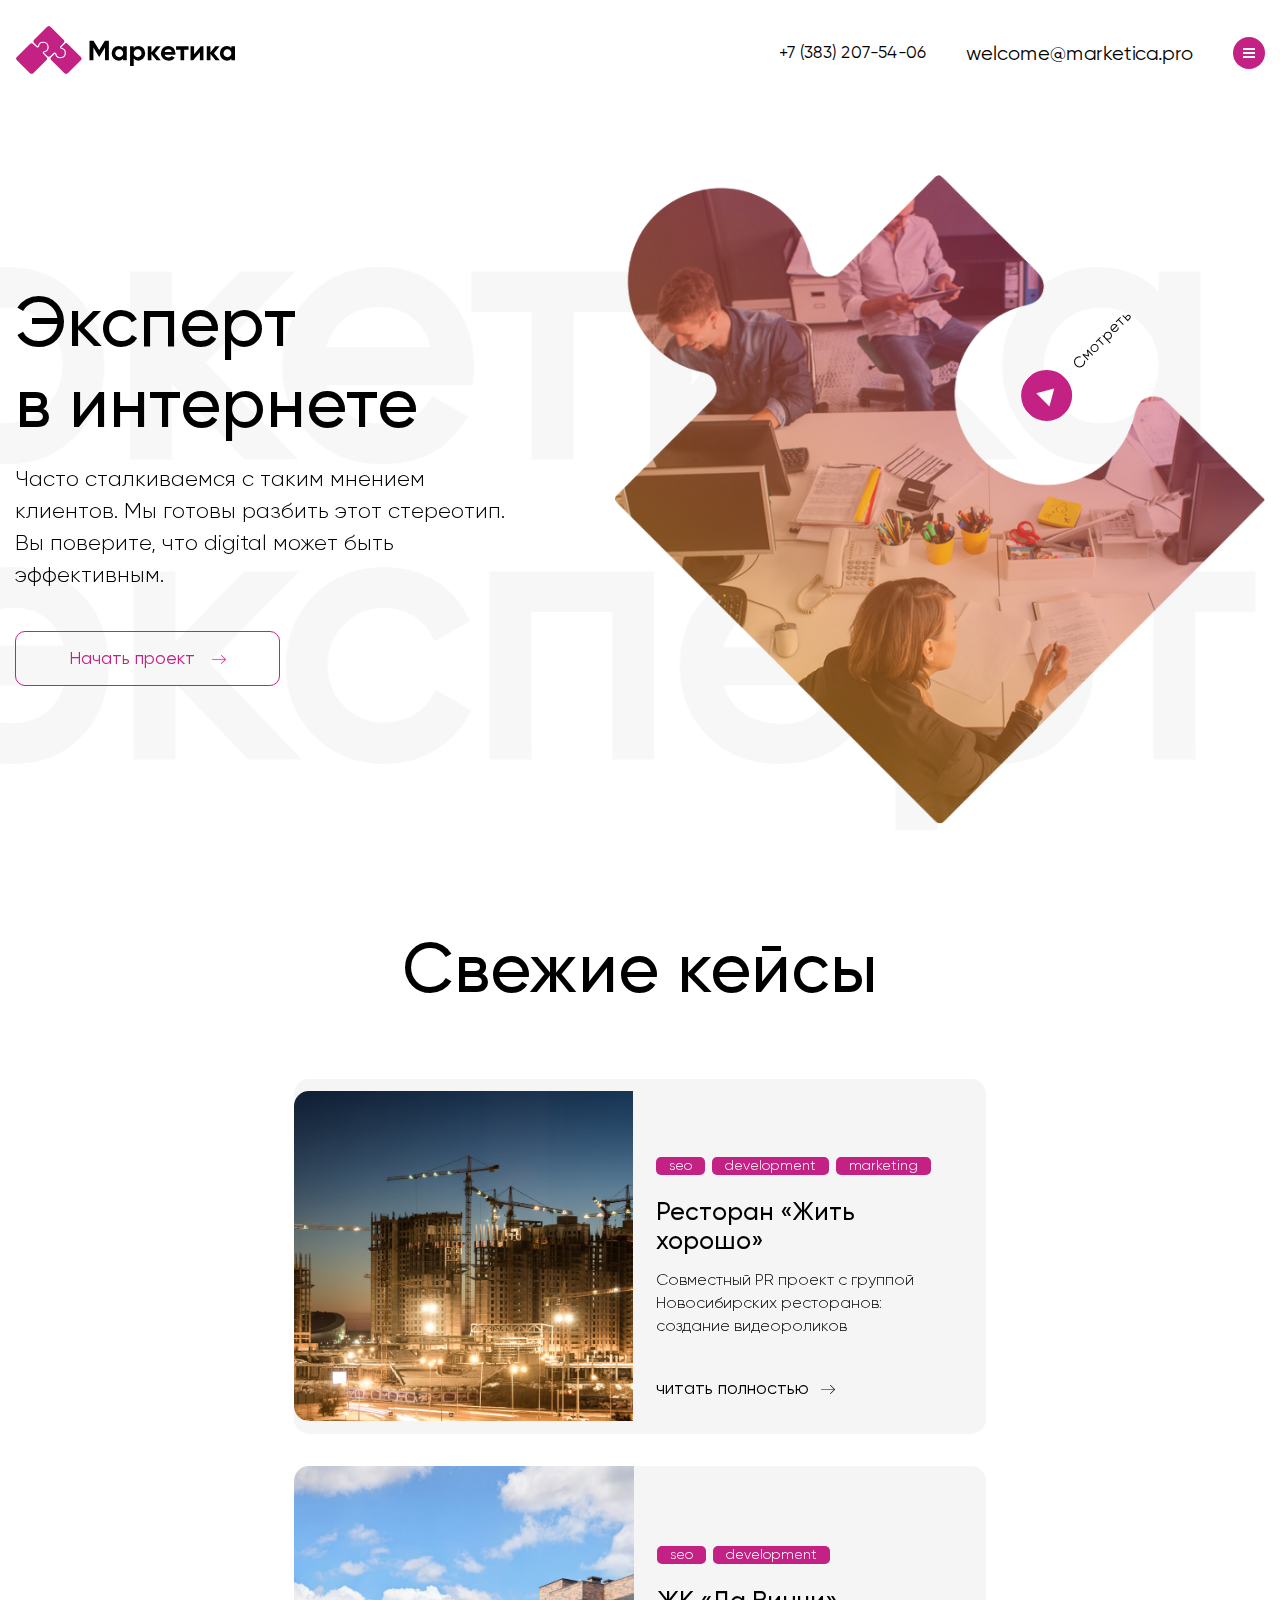
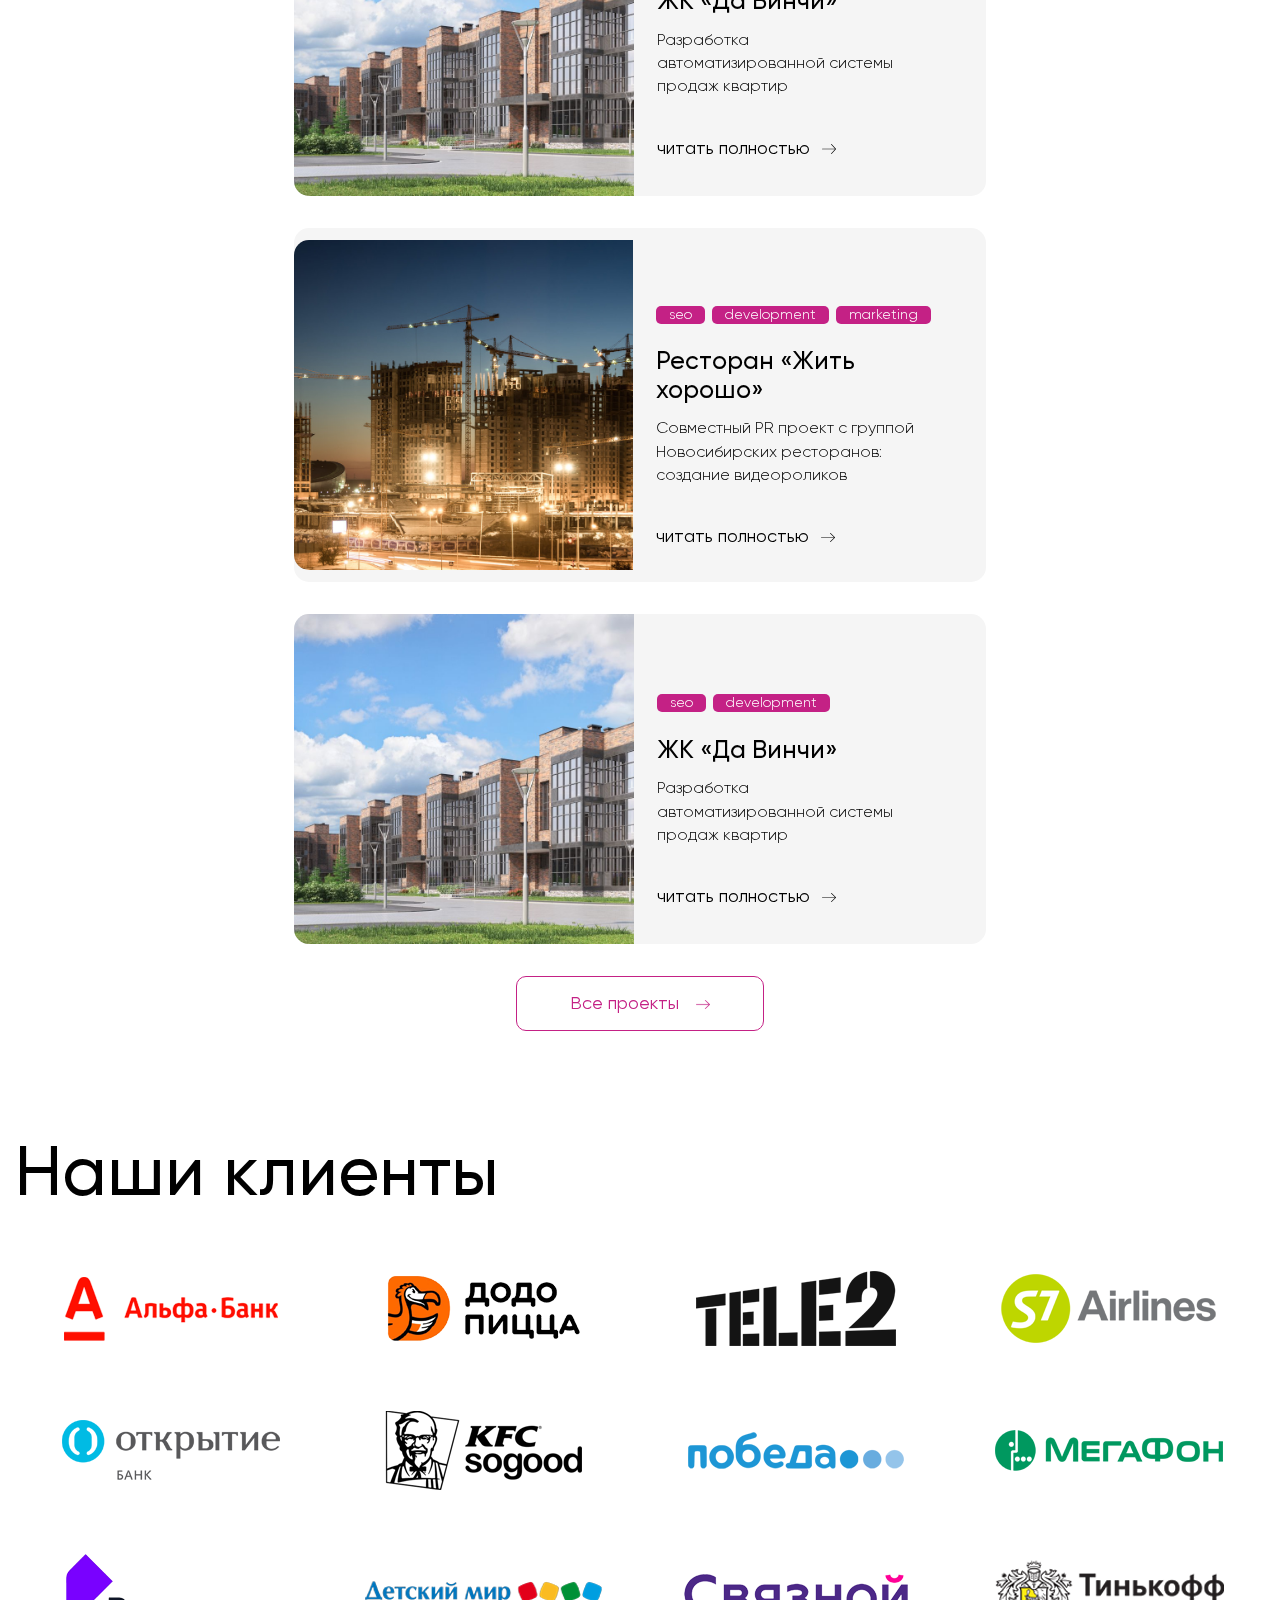
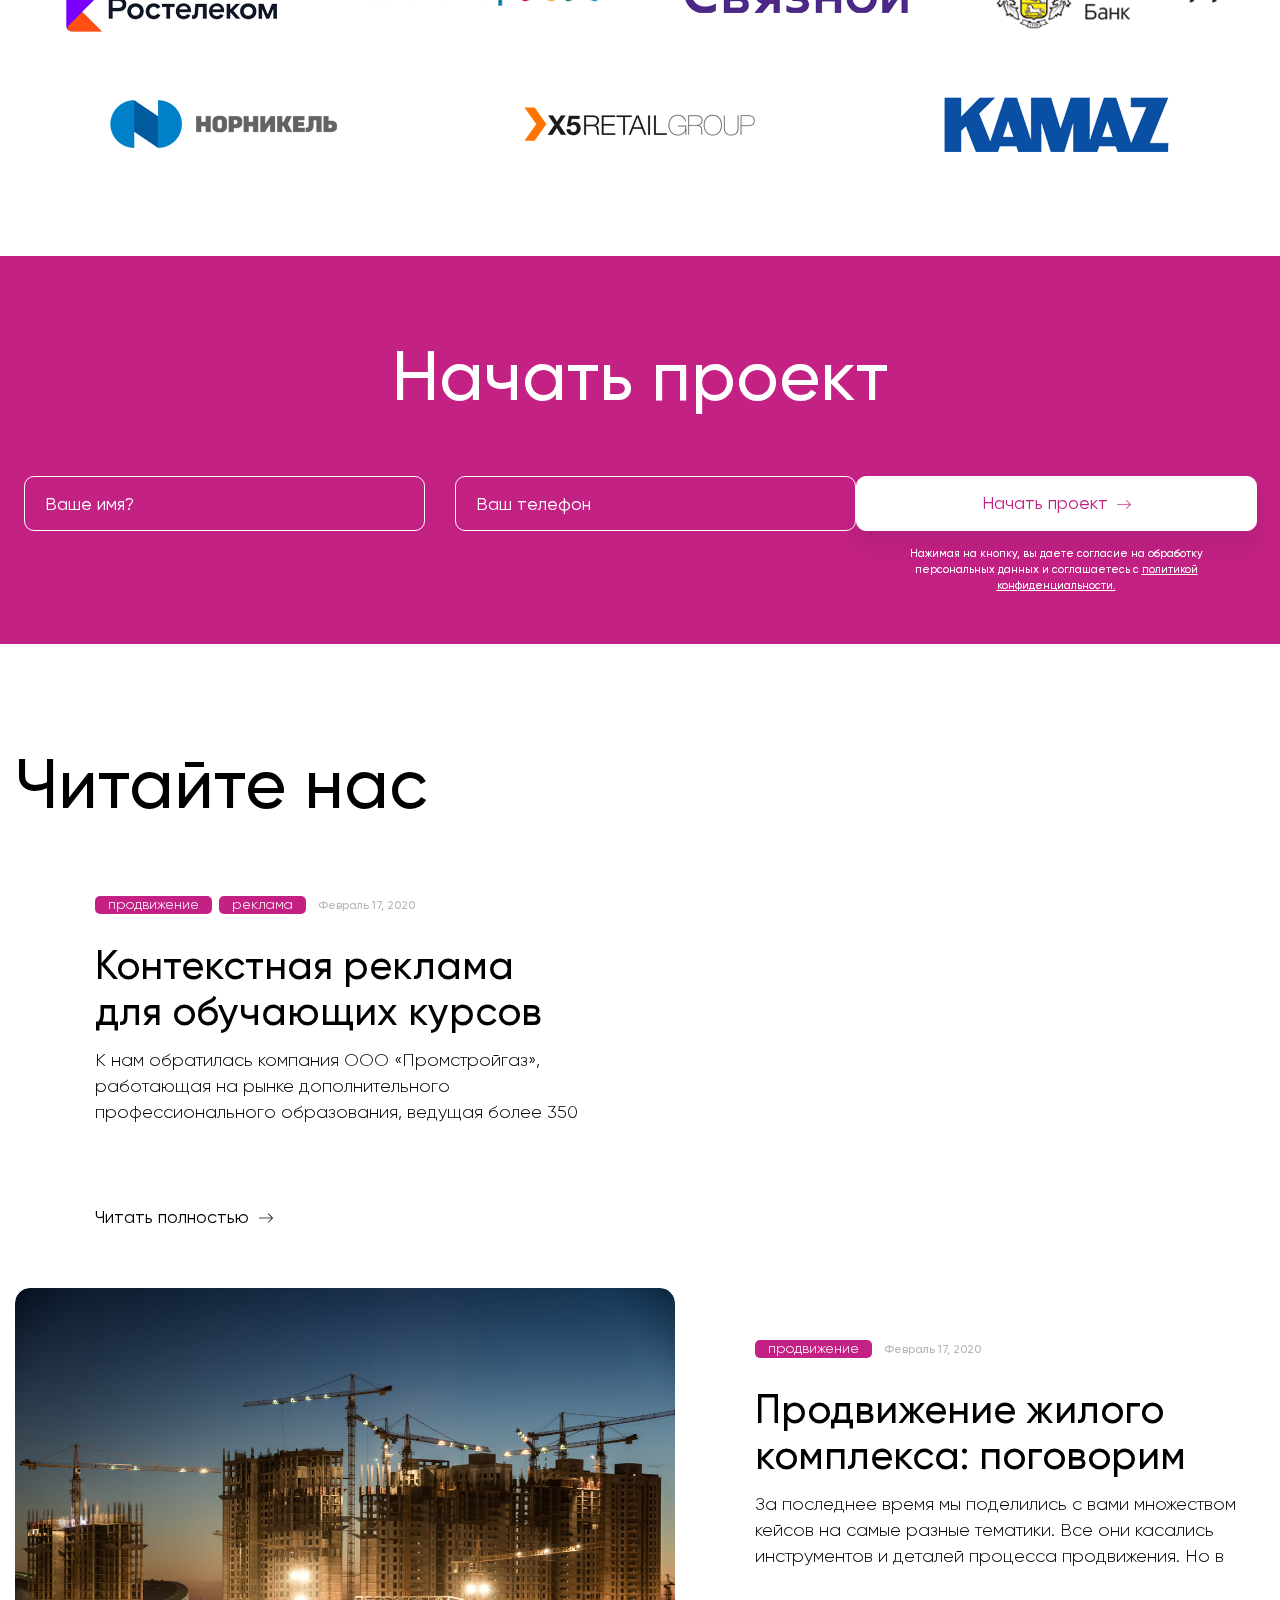
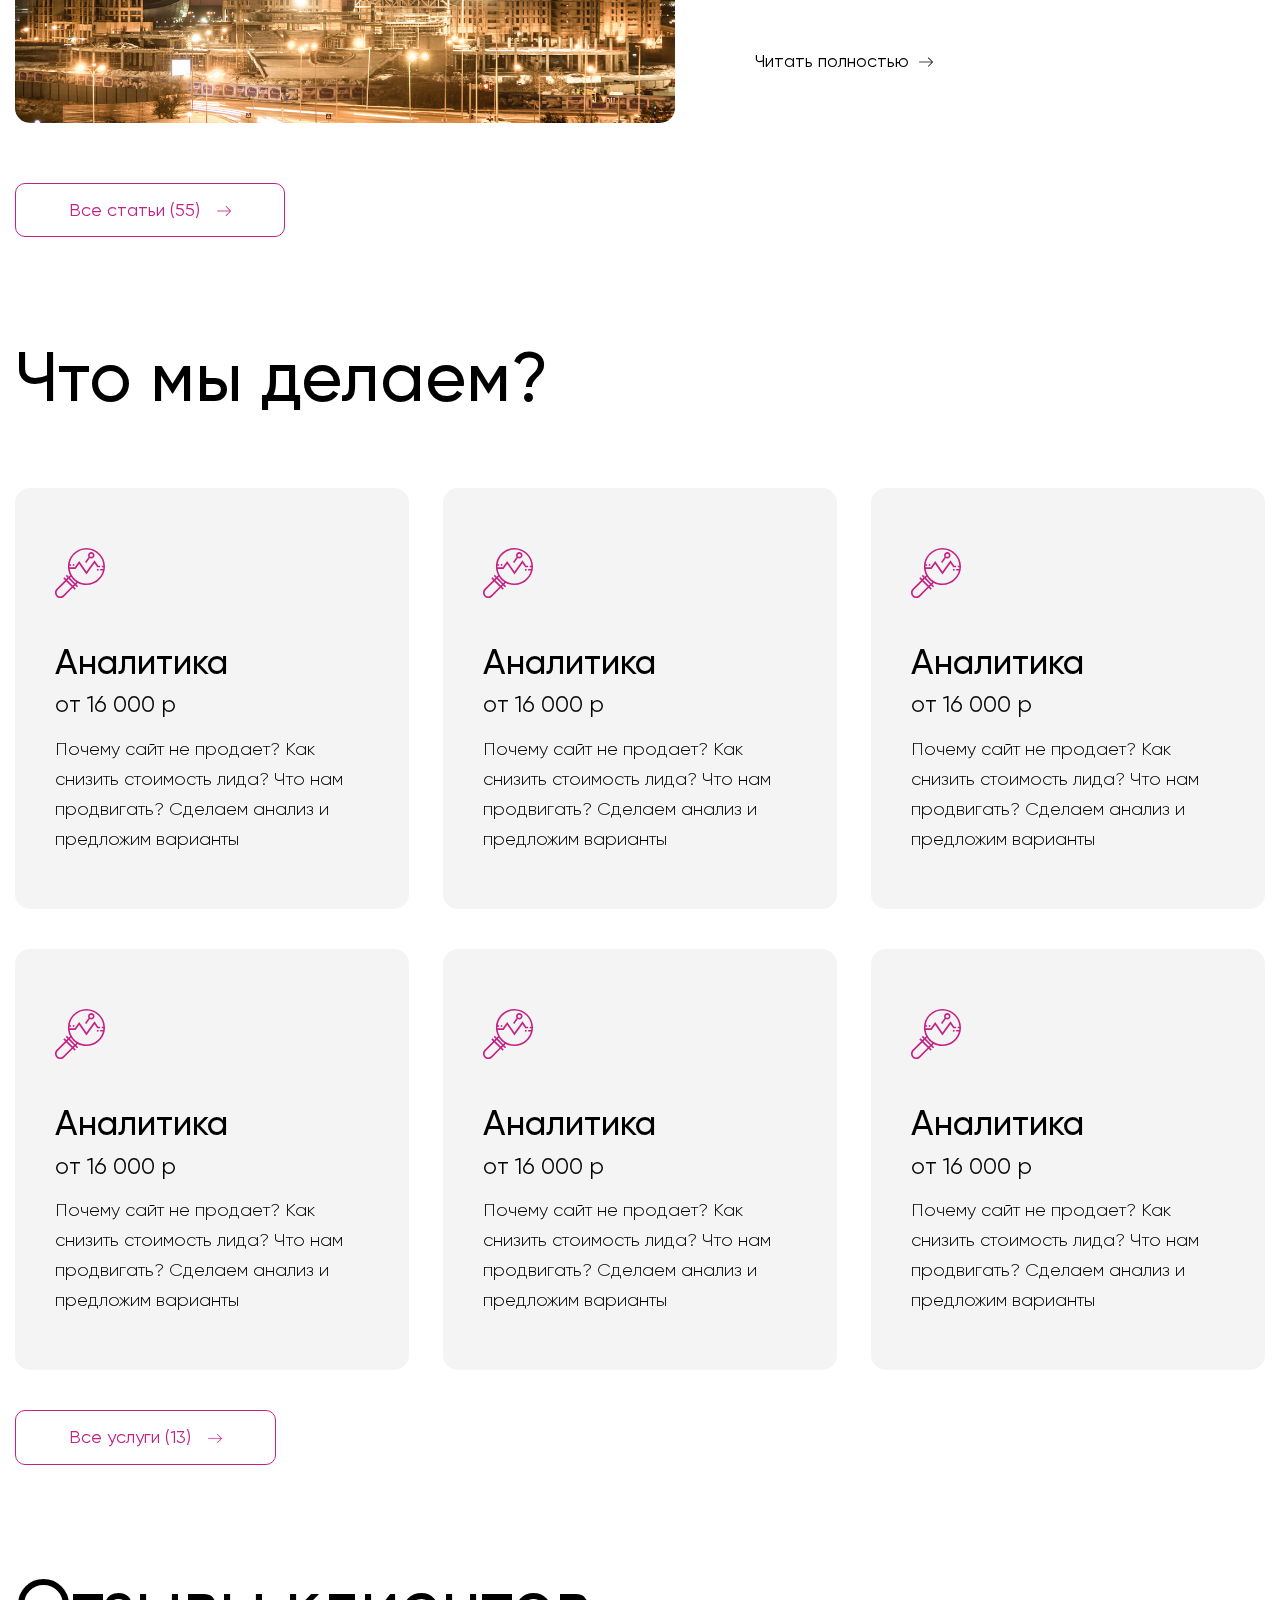
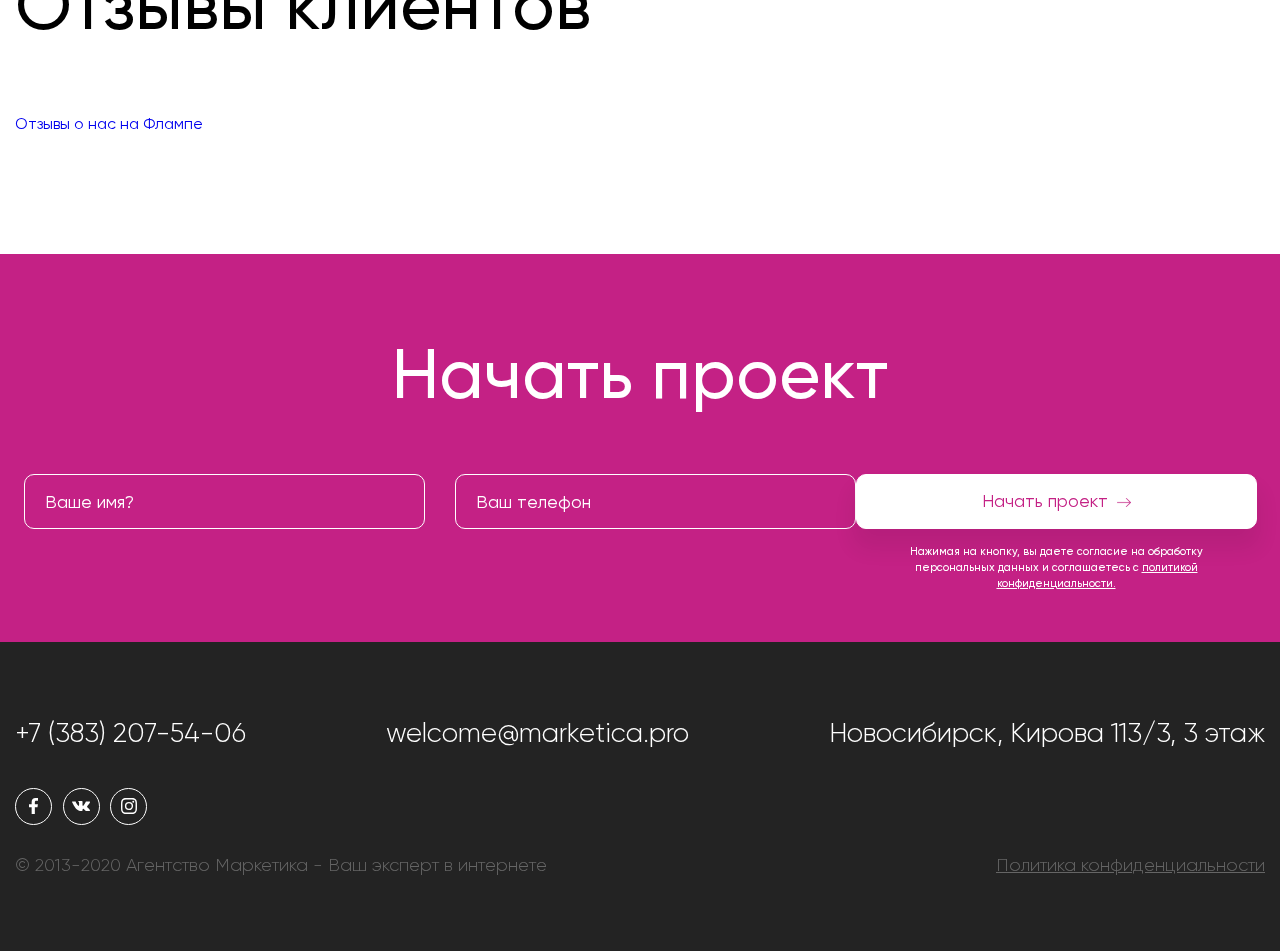
==== commit 76d96ba4: "Add files via upload" ====
--- a/index.html
+++ b/index.html
@@ -477,7 +477,7 @@
 
   </main>
 
-  <script src="js/main.min.js?v=1"></script>
+  <script src="js/main.min.js?v=2"></script>
 </body>
 
 </html>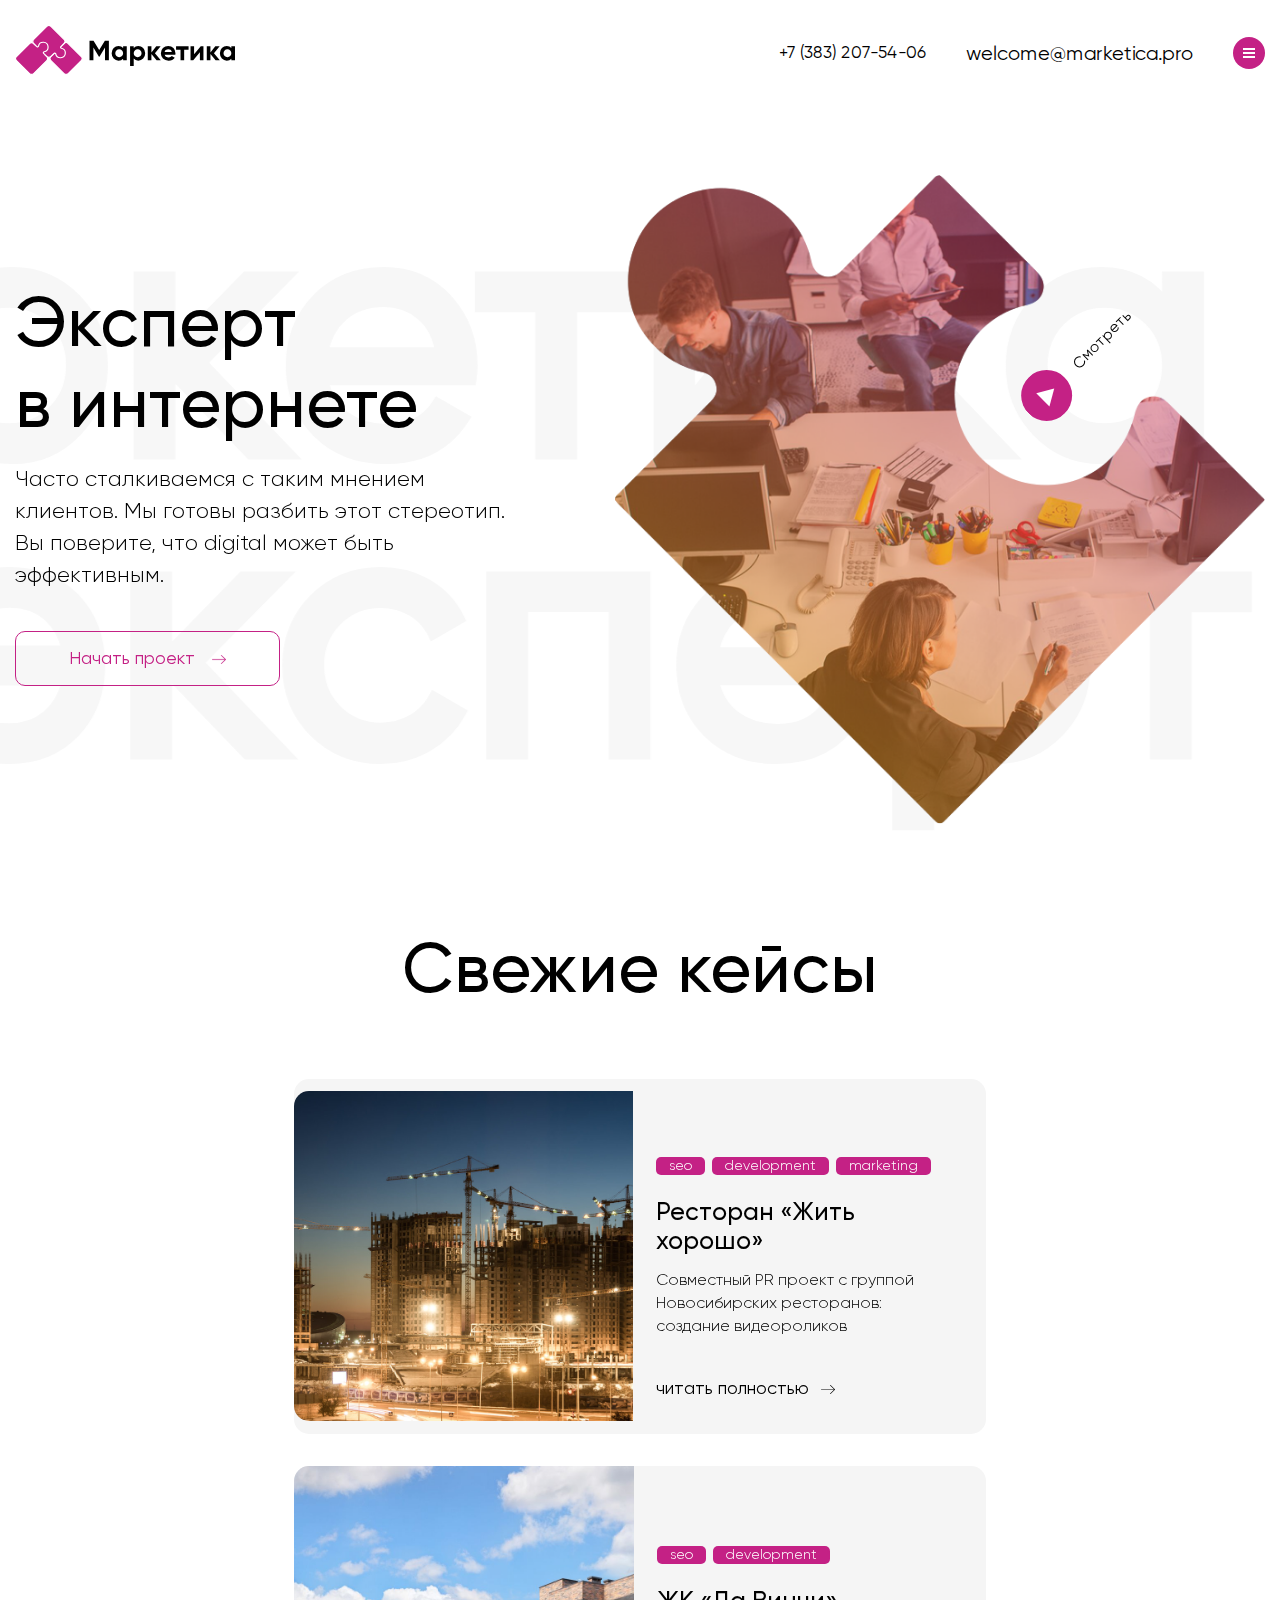
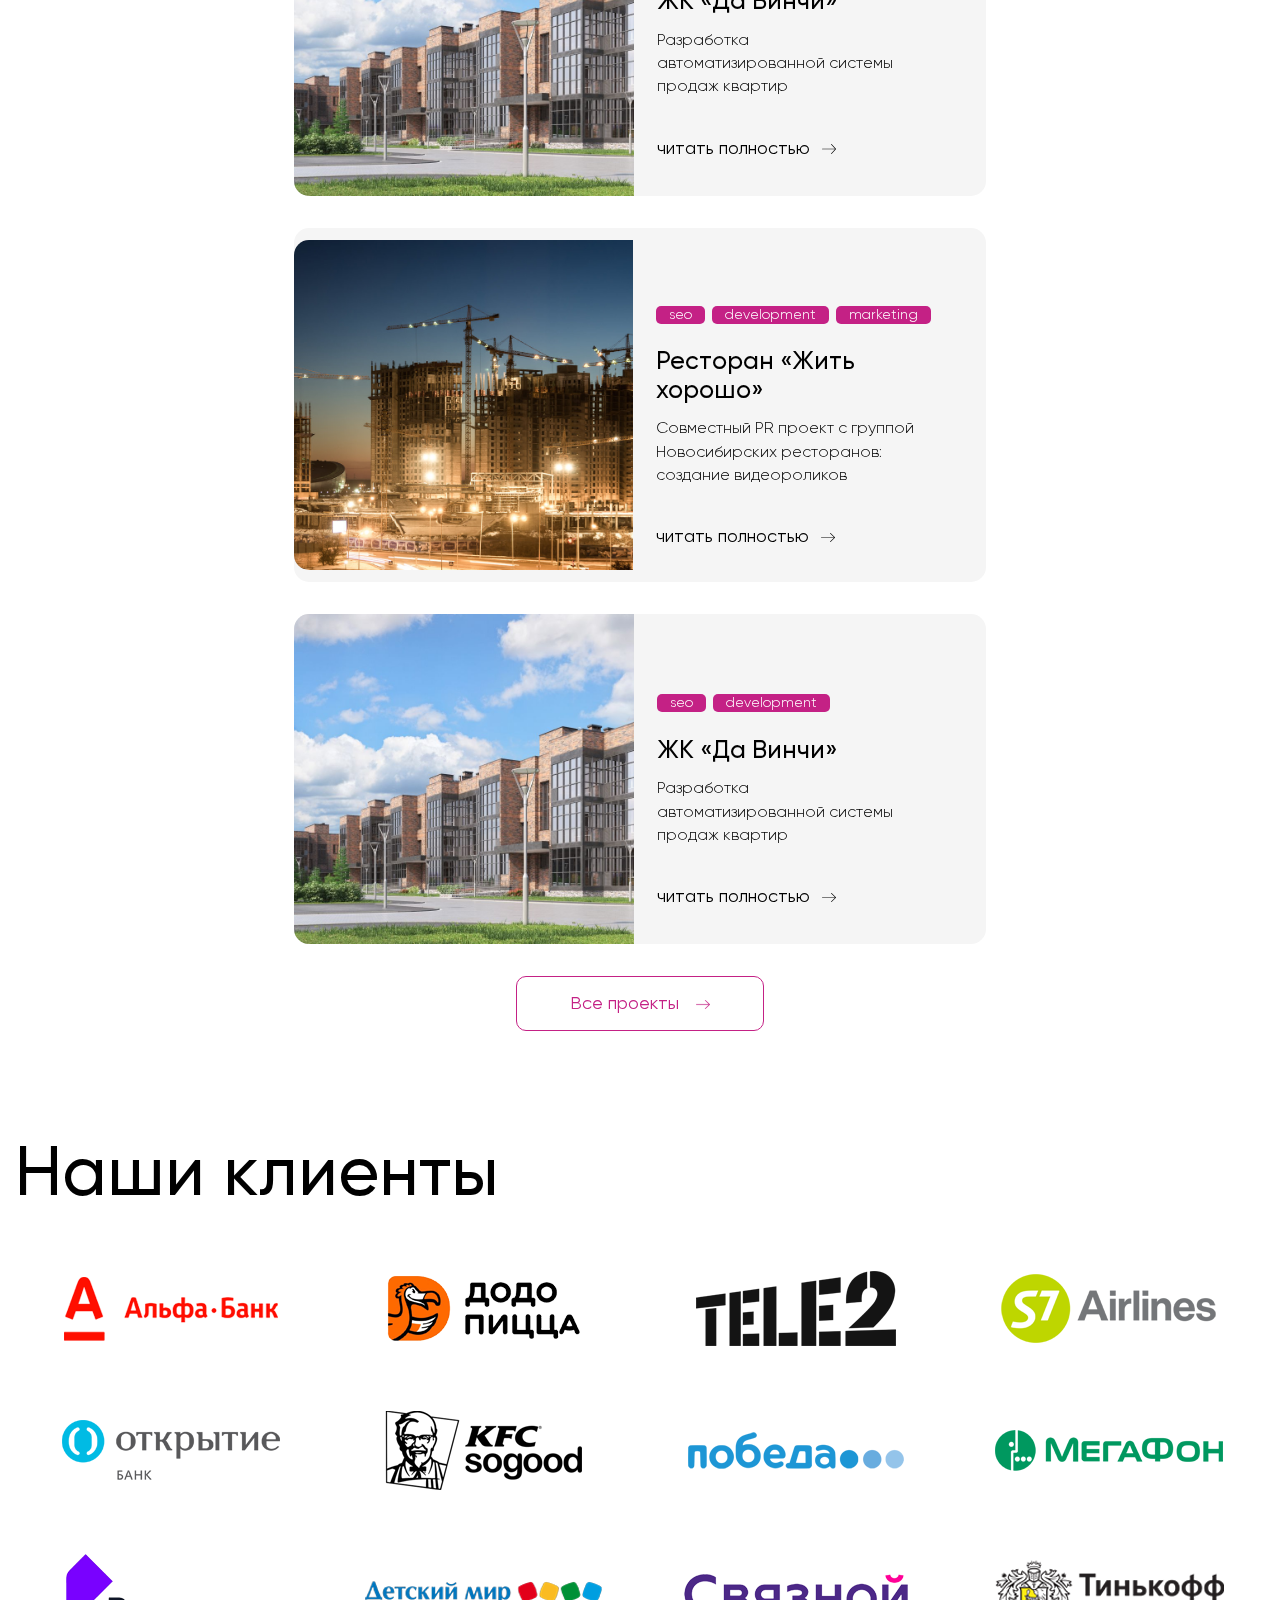
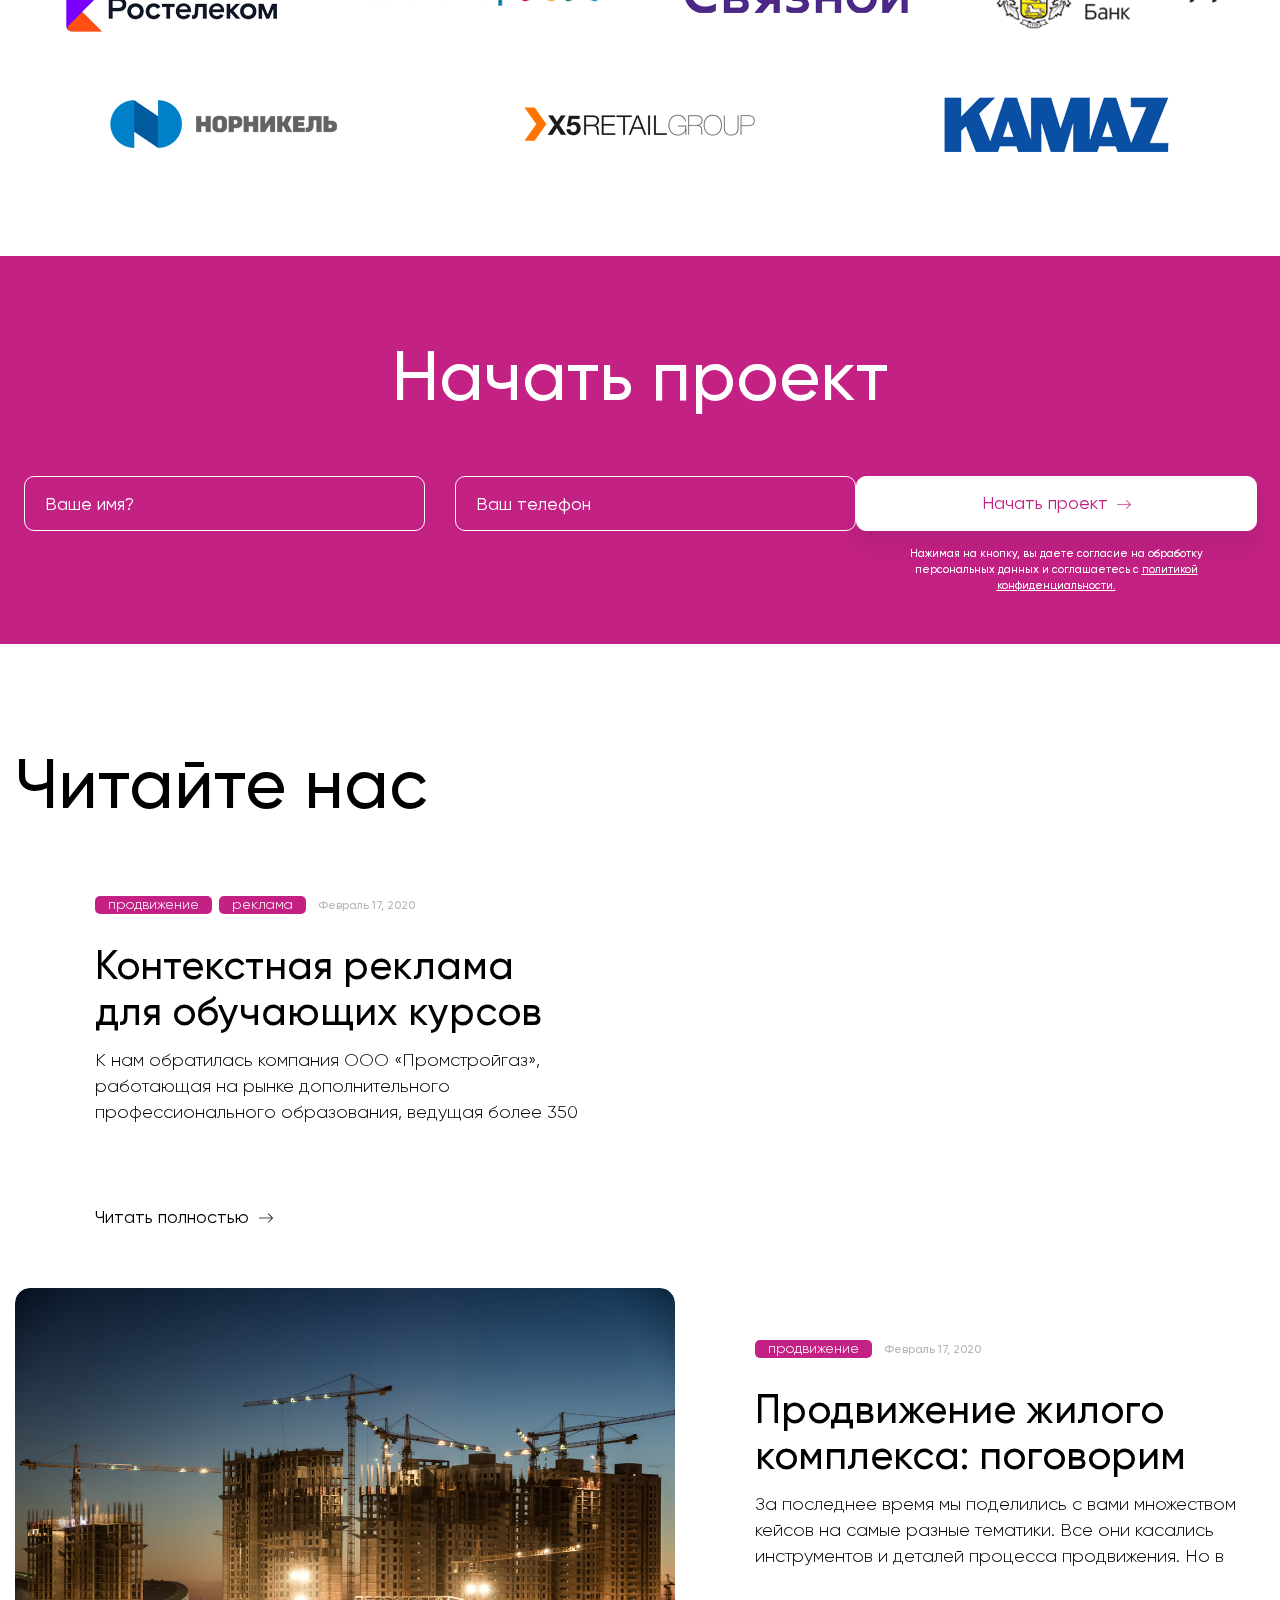
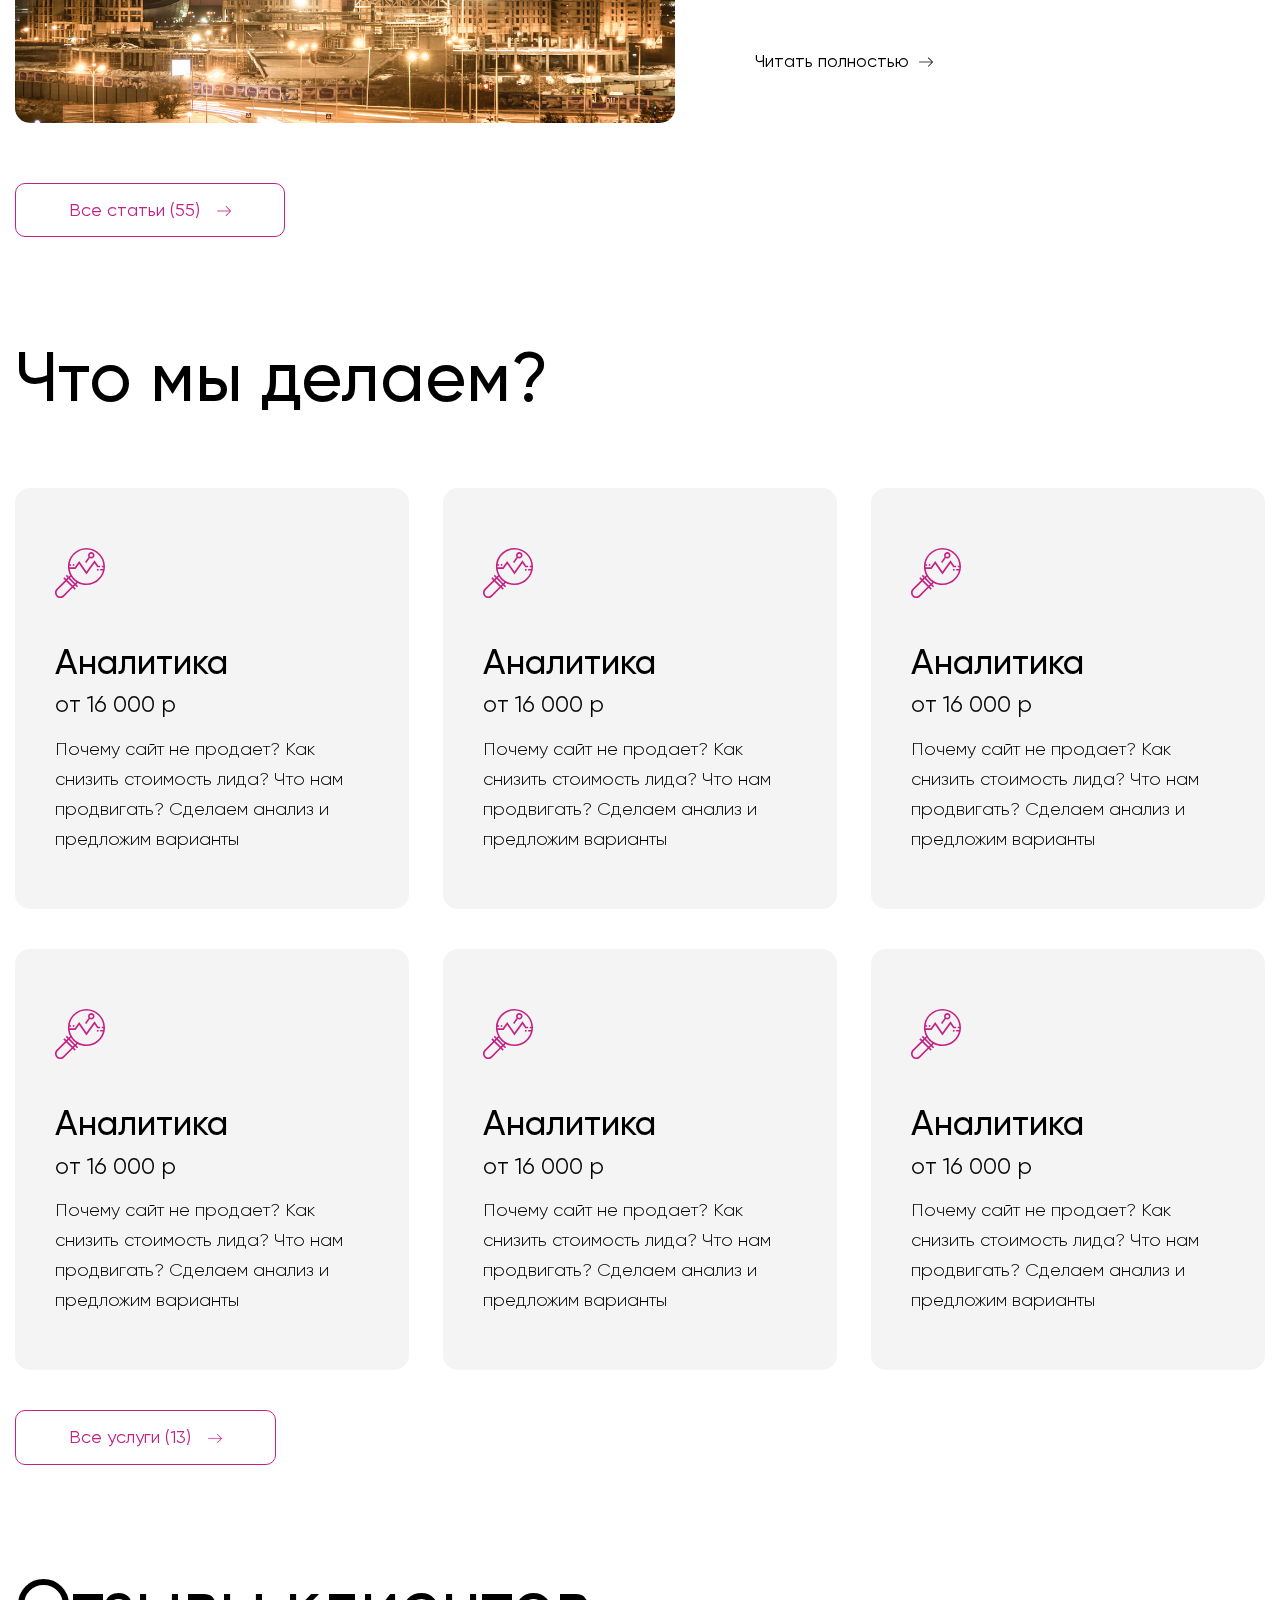
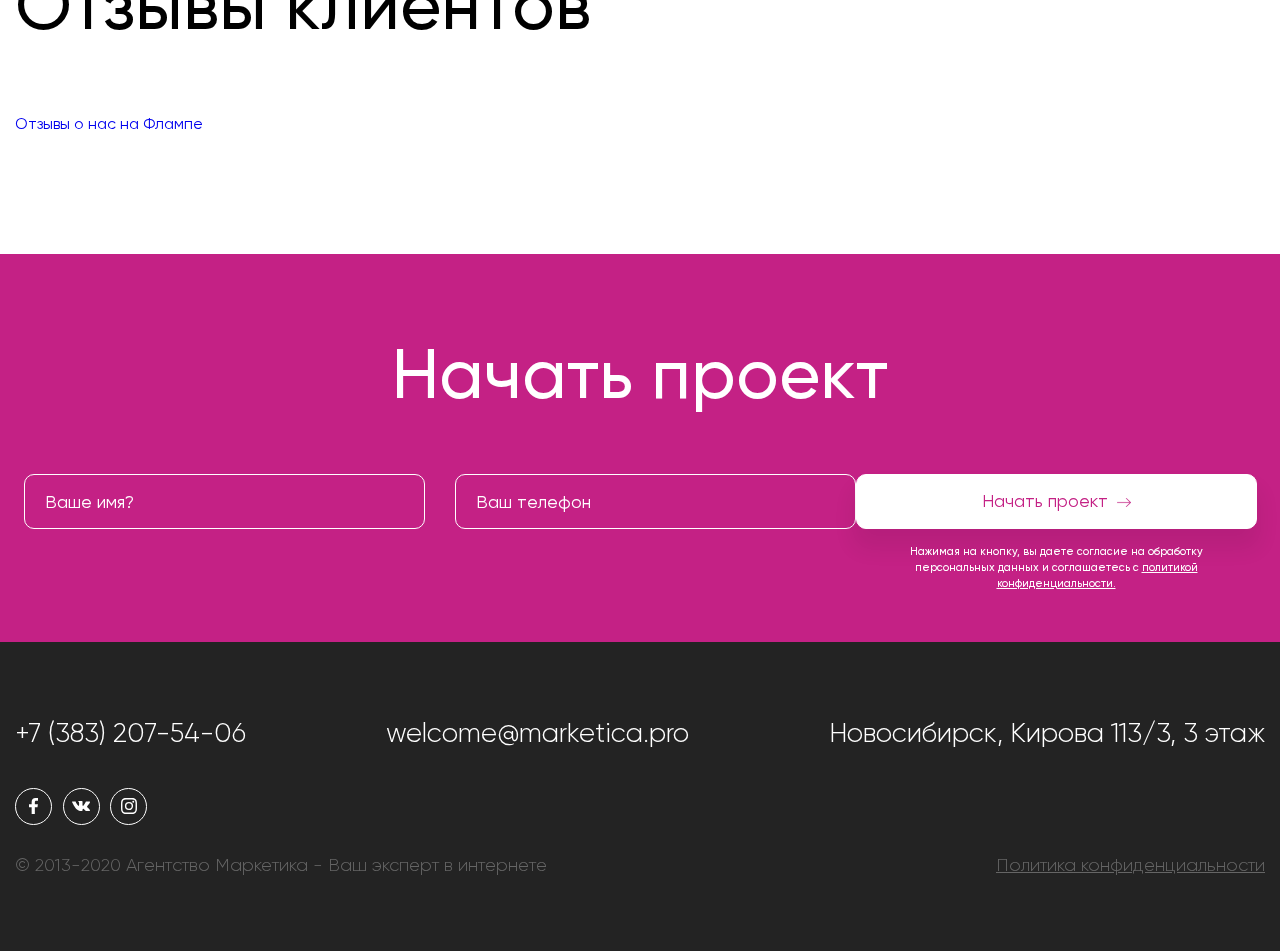
==== commit 9f4b0428: "Add files via upload" ====
--- a/index.html
+++ b/index.html
@@ -5,7 +5,7 @@
   <meta charset="UTF-8">
   <meta name="viewport" content="width=device-width, initial-scale=1.0">
   <title>Marketing</title>
-  <link rel="stylesheet" href="css/style.min.css?v=2">
+  <link rel="stylesheet" href="css/style.min.css?v=3">
 </head>
 
 <body>
@@ -477,7 +477,7 @@
 
   </main>
 
-  <script src="js/main.min.js?v=2"></script>
+  <script src="js/main.min.js?v=3"></script>
 </body>
 
 </html>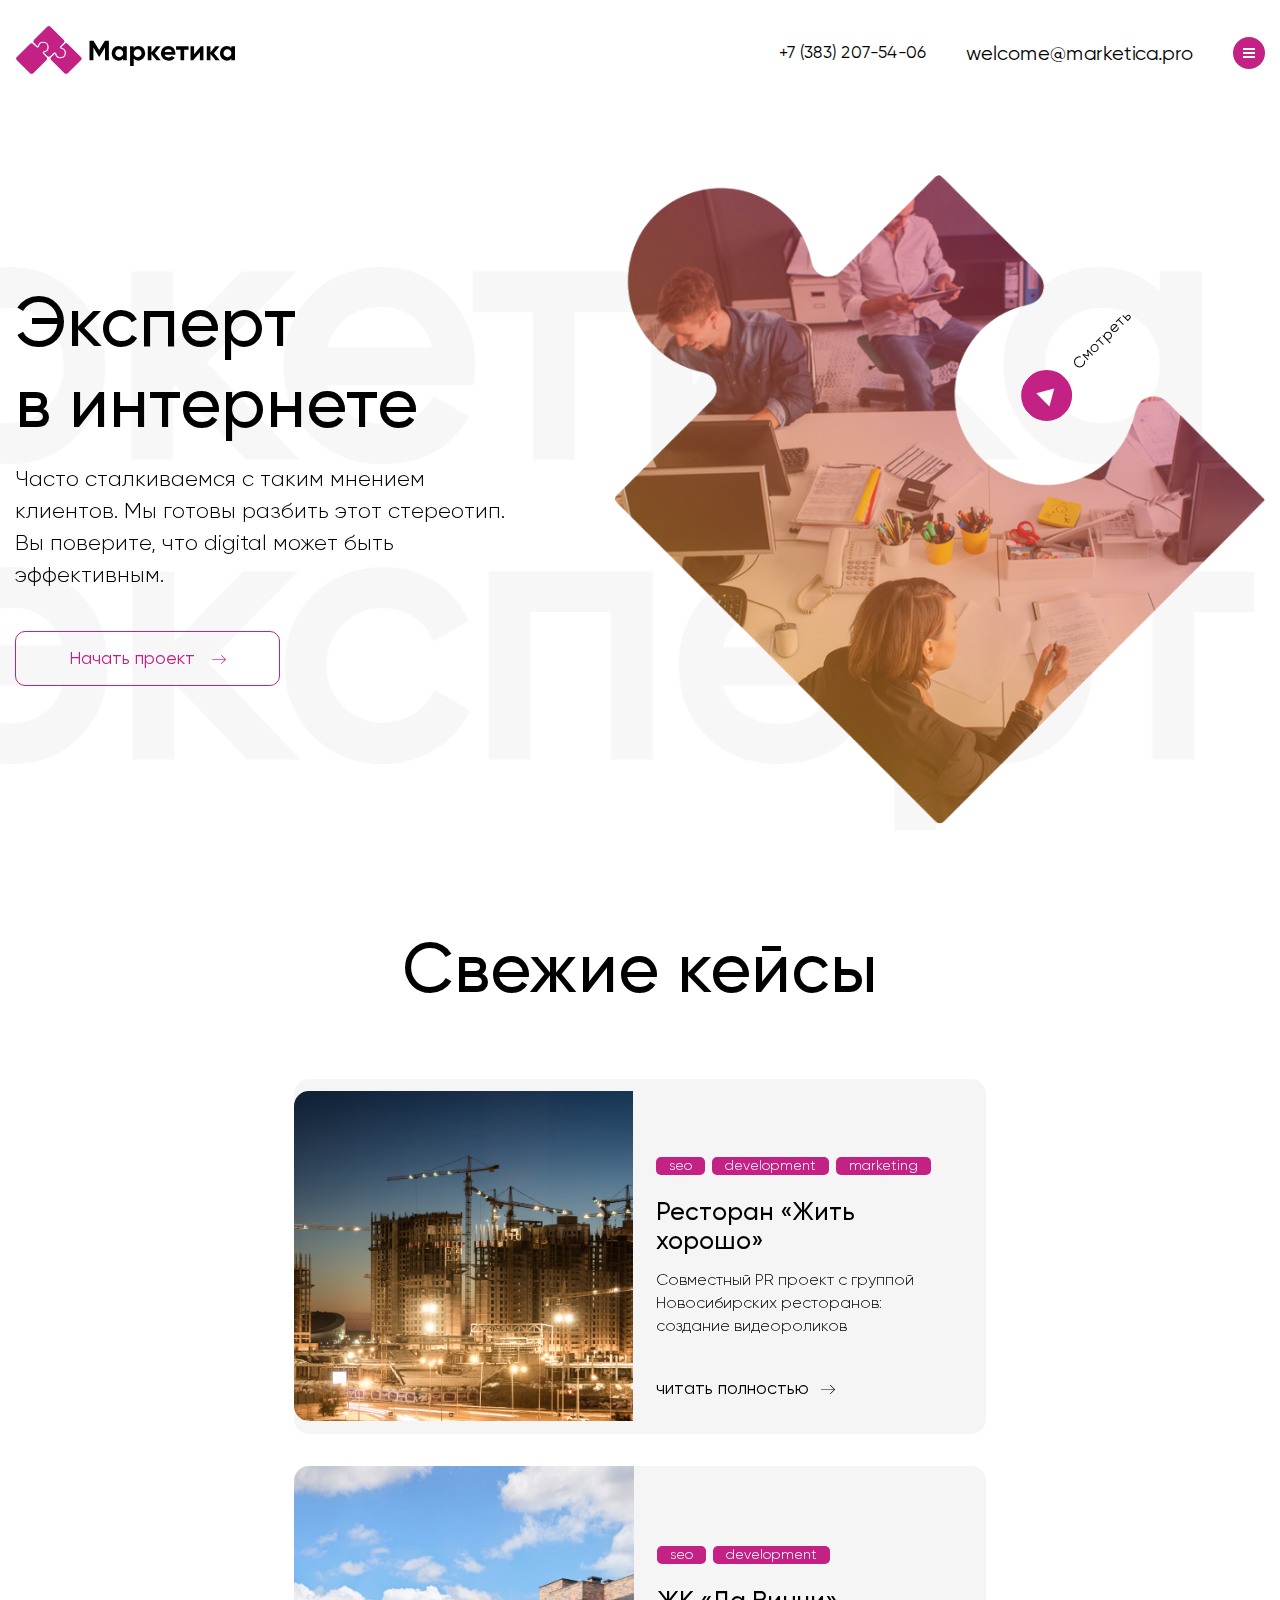
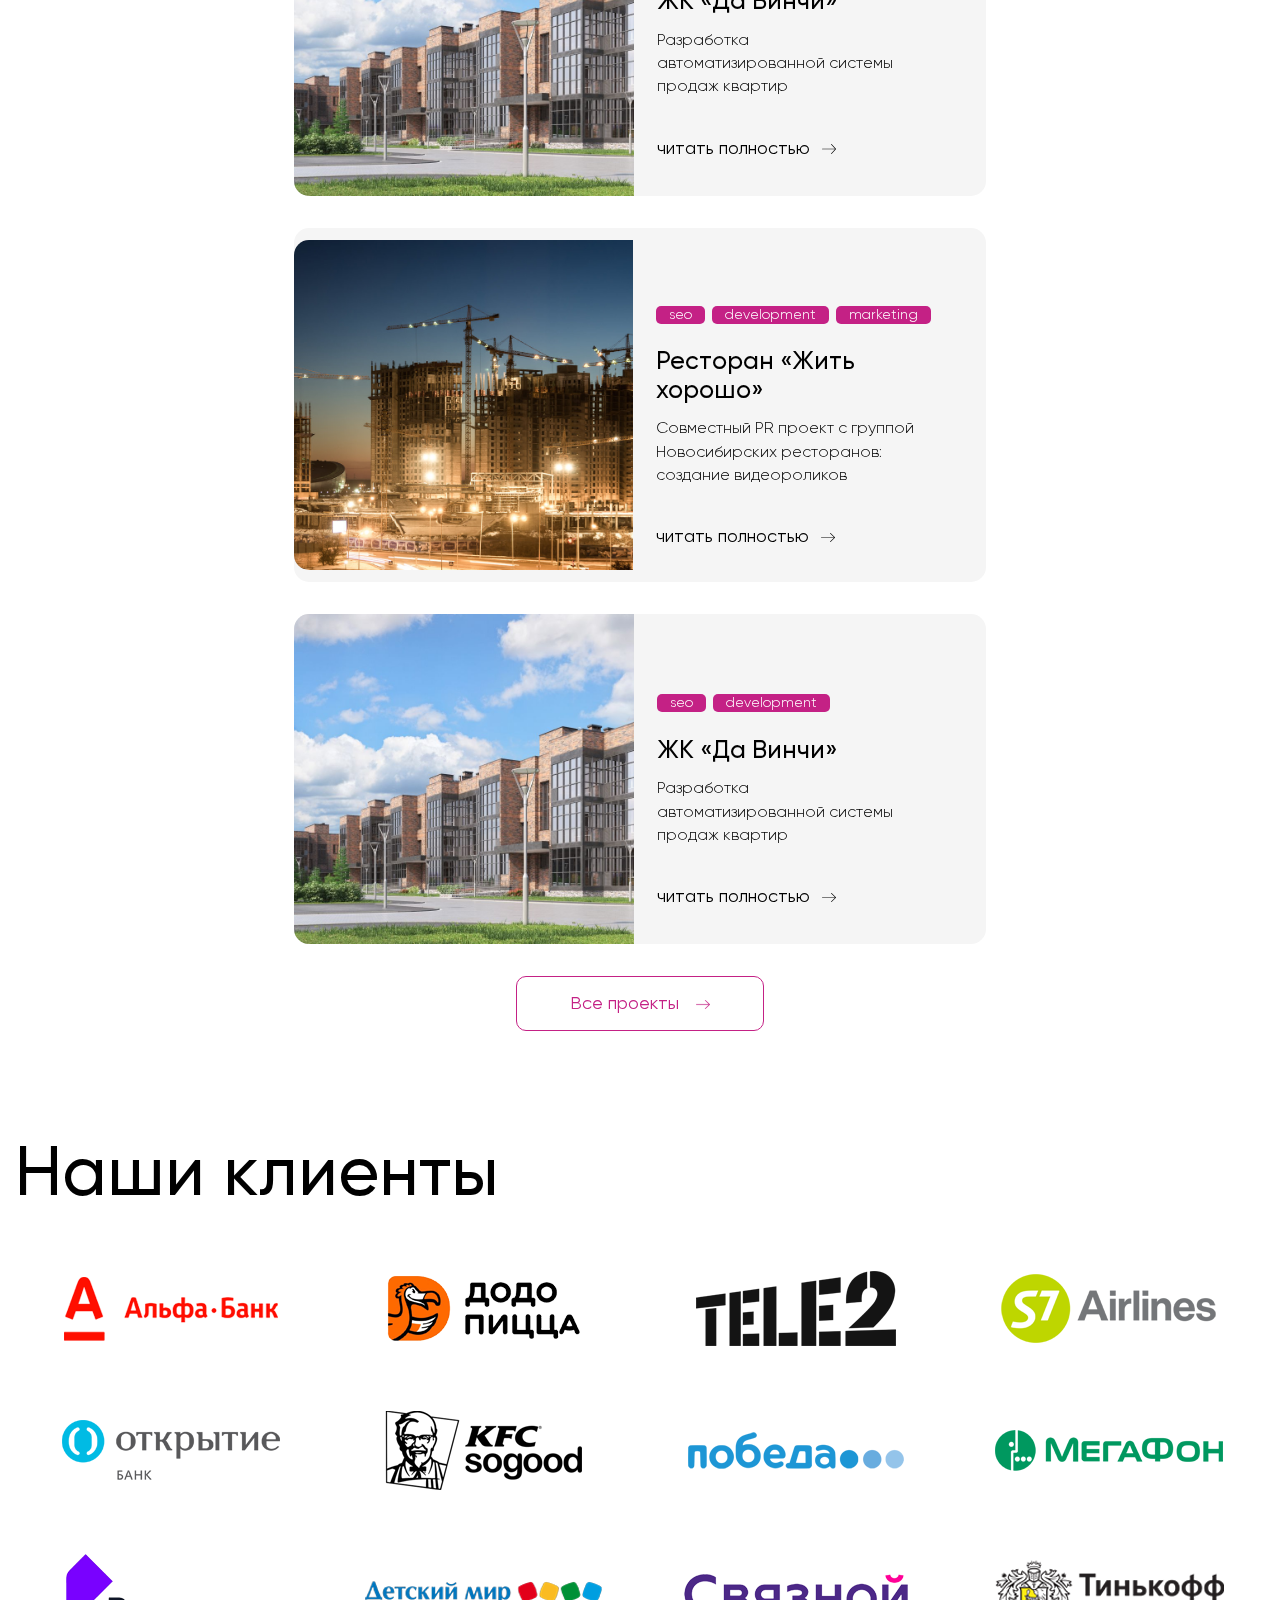
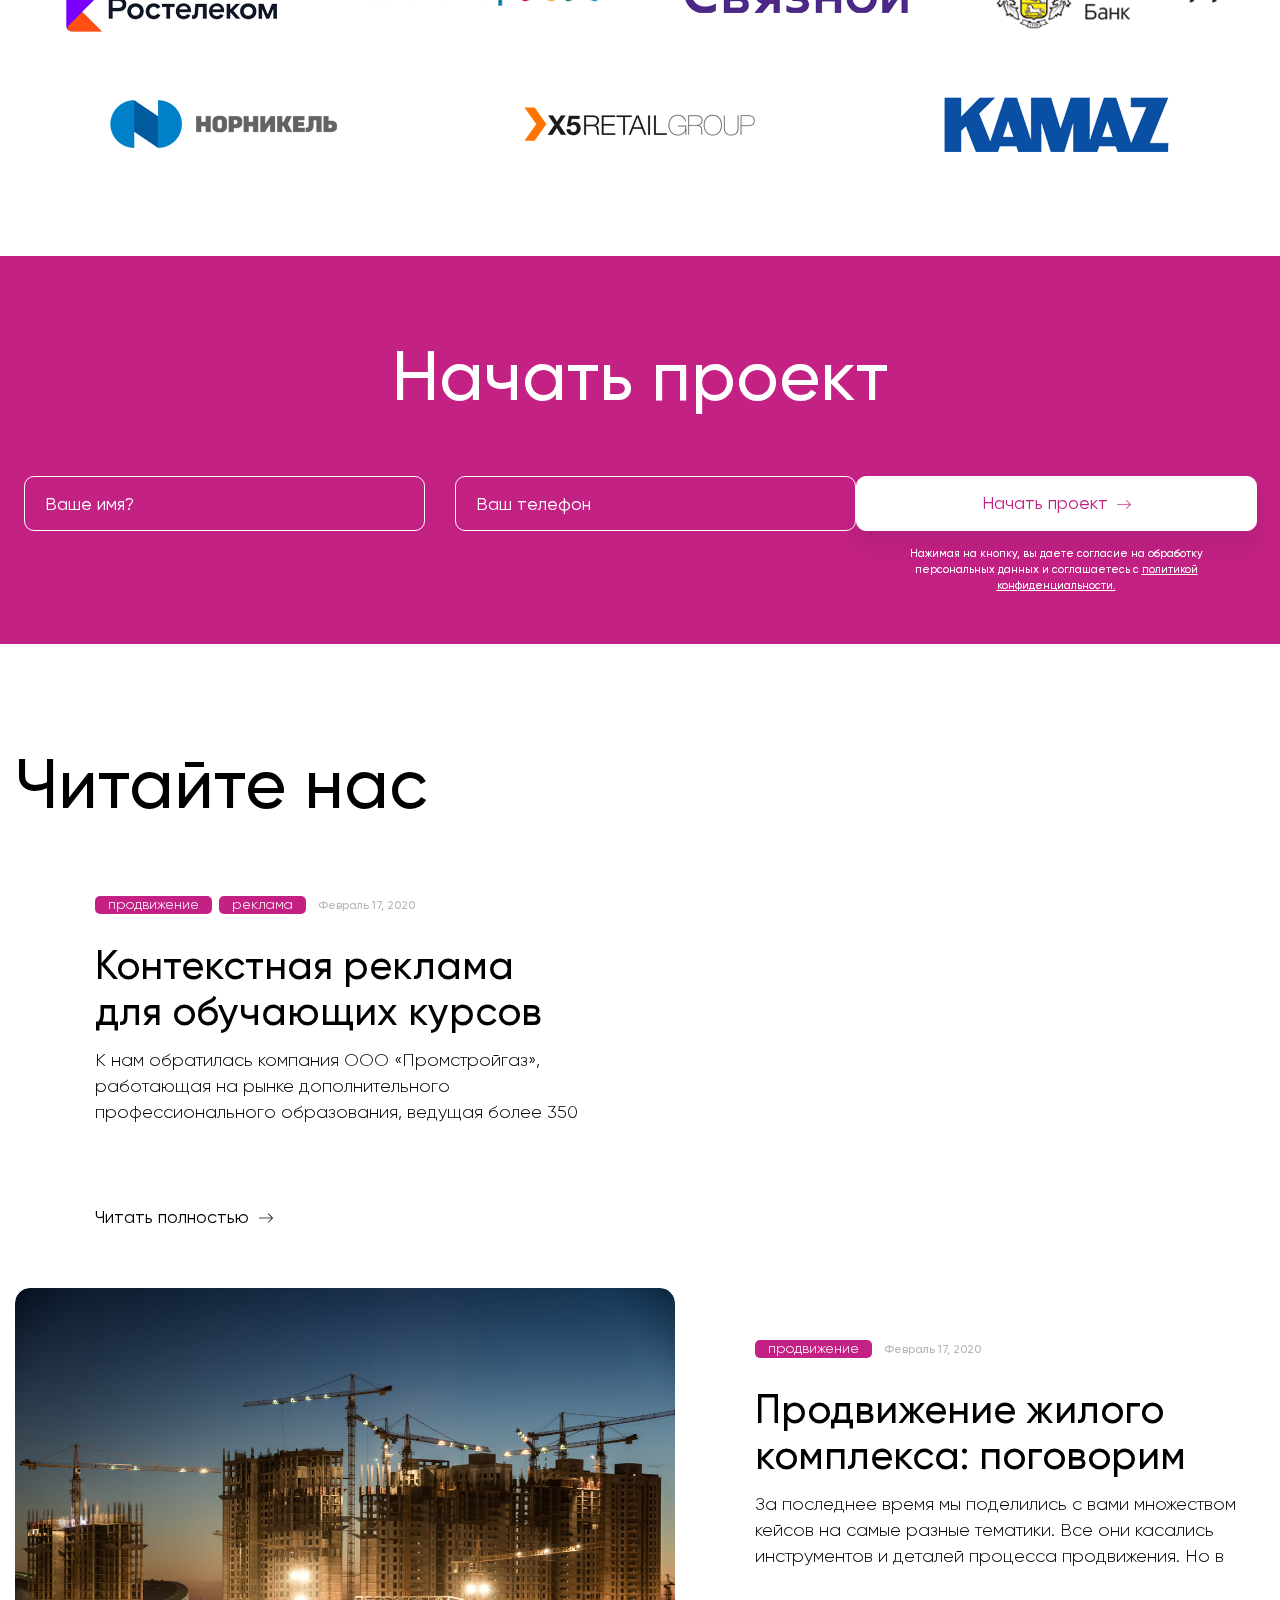
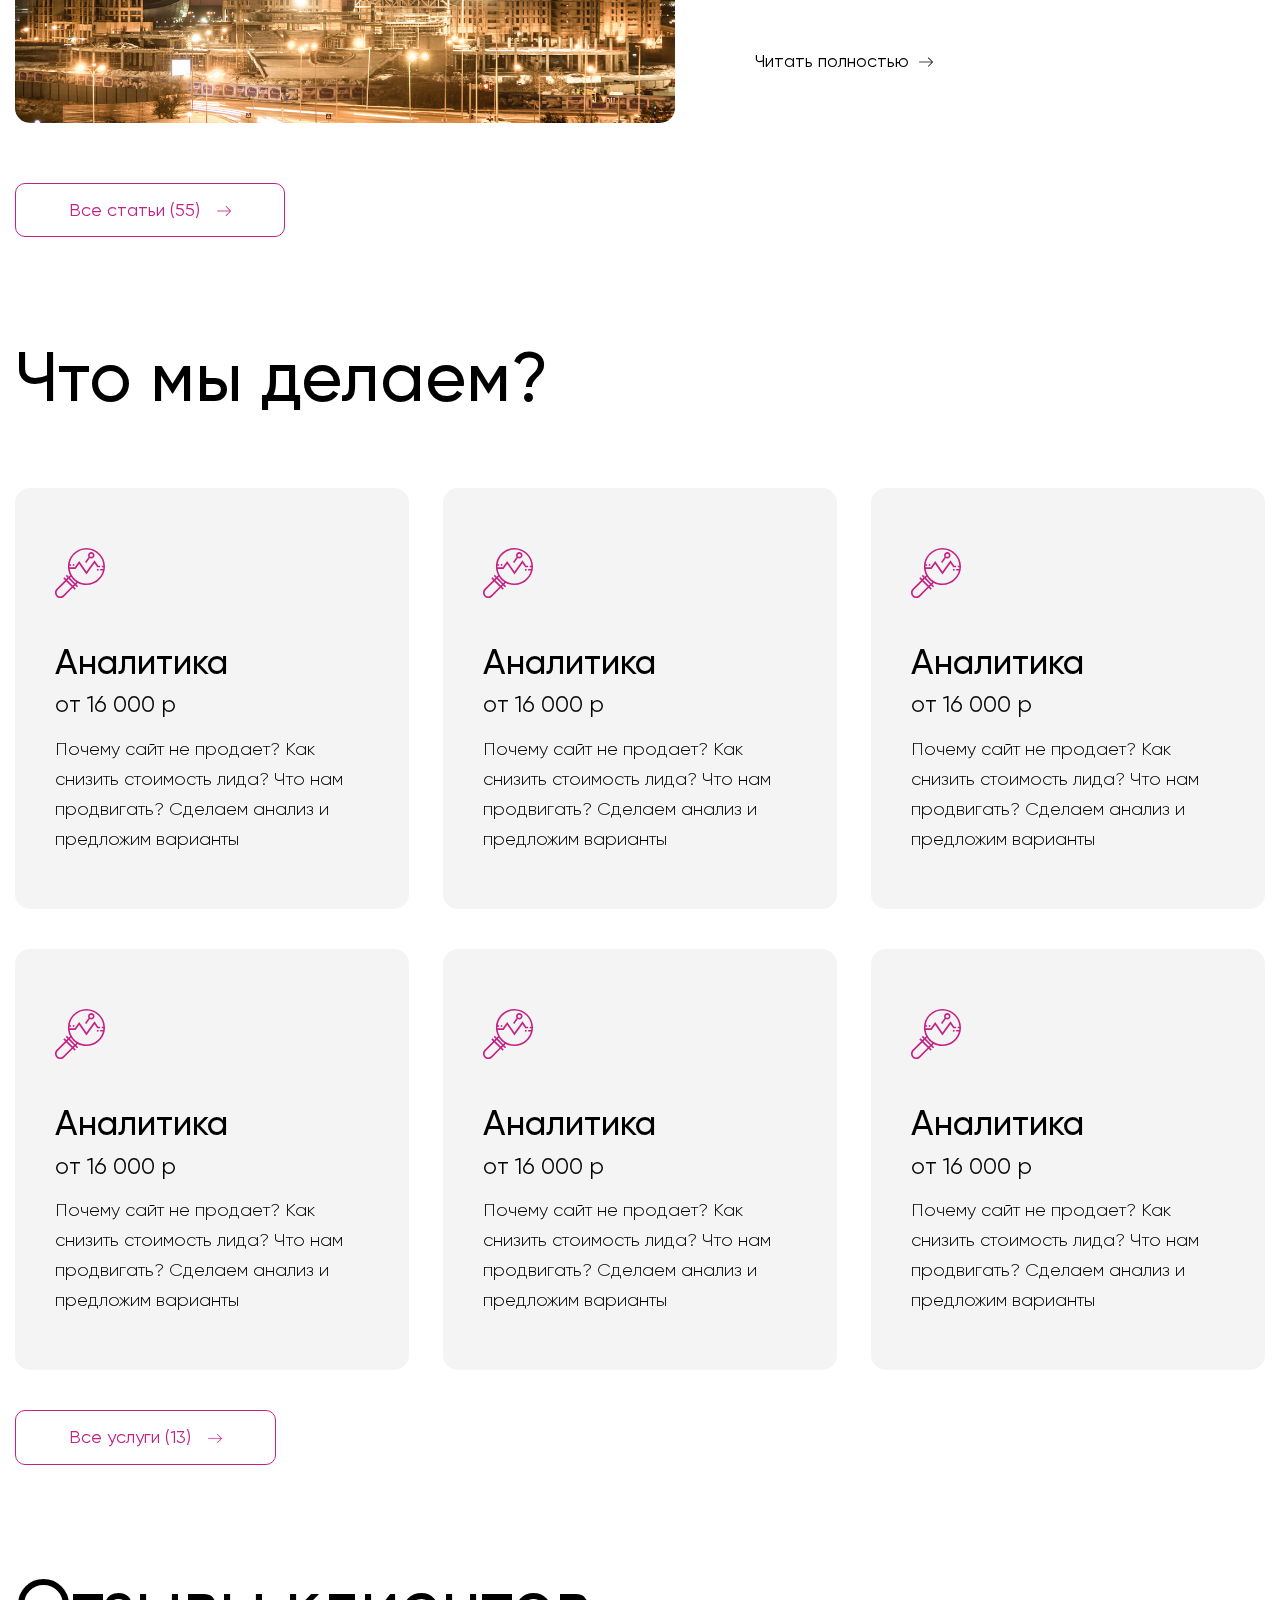
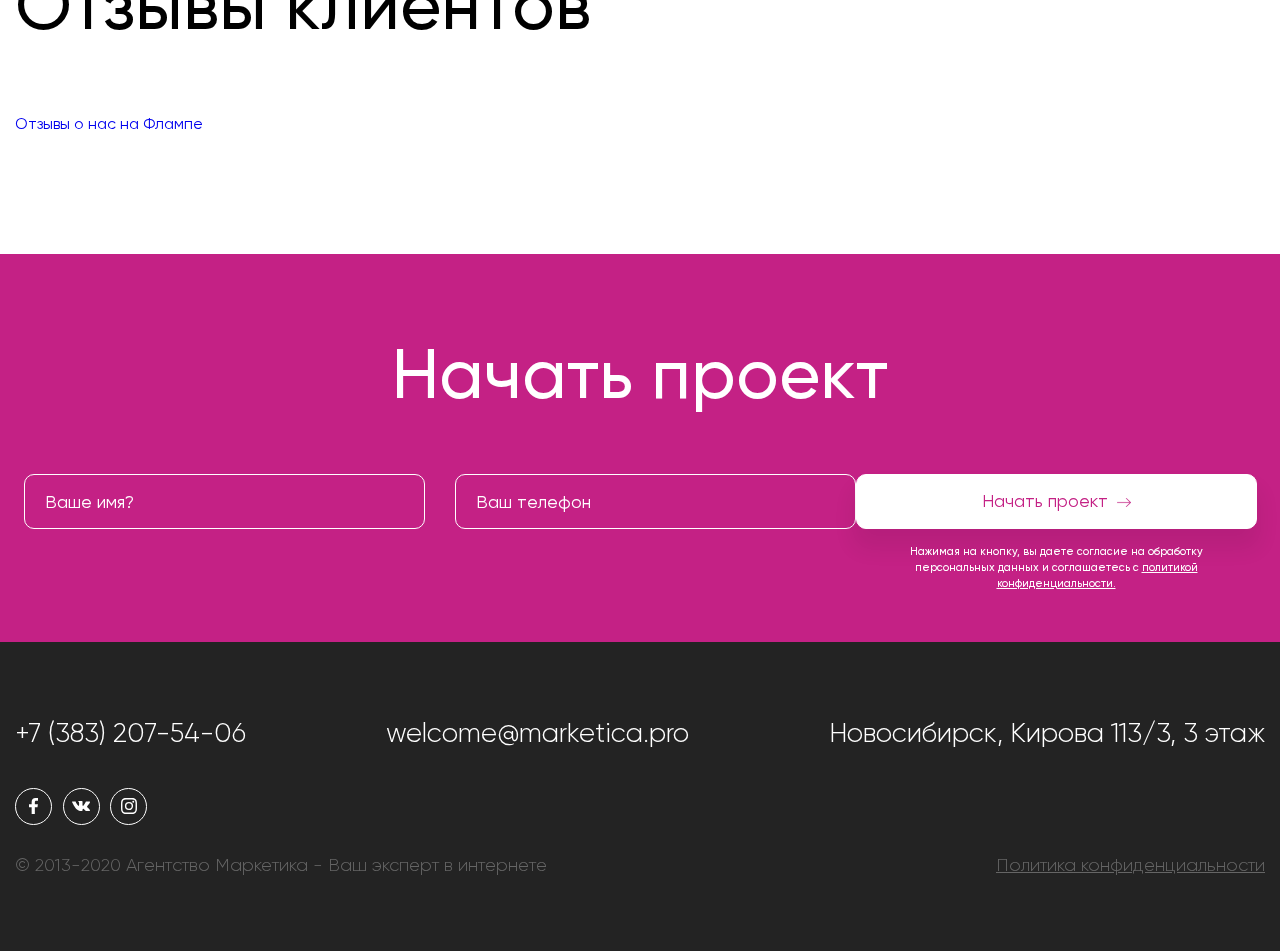
==== commit 807d2316: "header_active bgc" ====
--- a/index.html
+++ b/index.html
@@ -5,7 +5,7 @@
   <meta charset="UTF-8">
   <meta name="viewport" content="width=device-width, initial-scale=1.0">
   <title>Marketing</title>
-  <link rel="stylesheet" href="css/style.min.css?v=3">
+  <link rel="stylesheet" href="css/style.min.css?v=4">
 </head>
 
 <body>
@@ -477,7 +477,7 @@
 
   </main>
 
-  <script src="js/main.min.js?v=3"></script>
+  <script src="js/main.min.js?v=5"></script>
 </body>
 
 </html>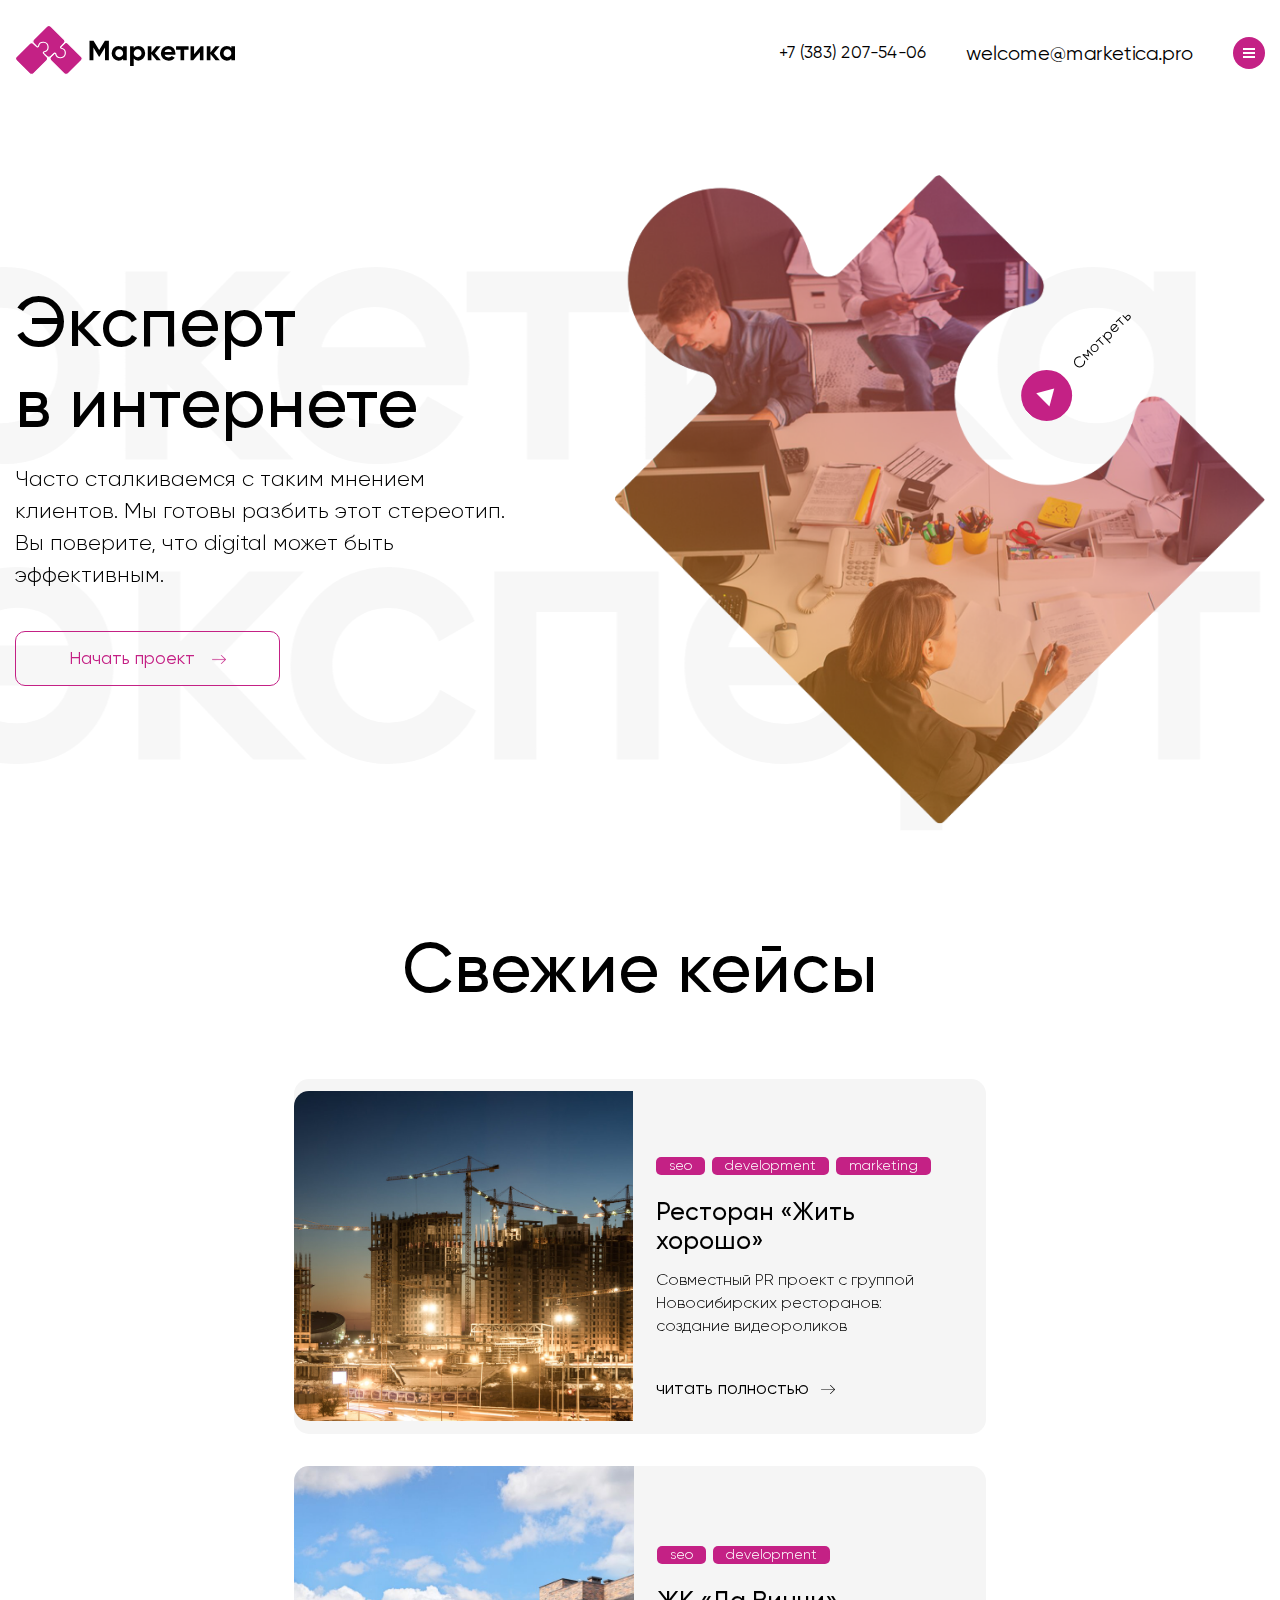
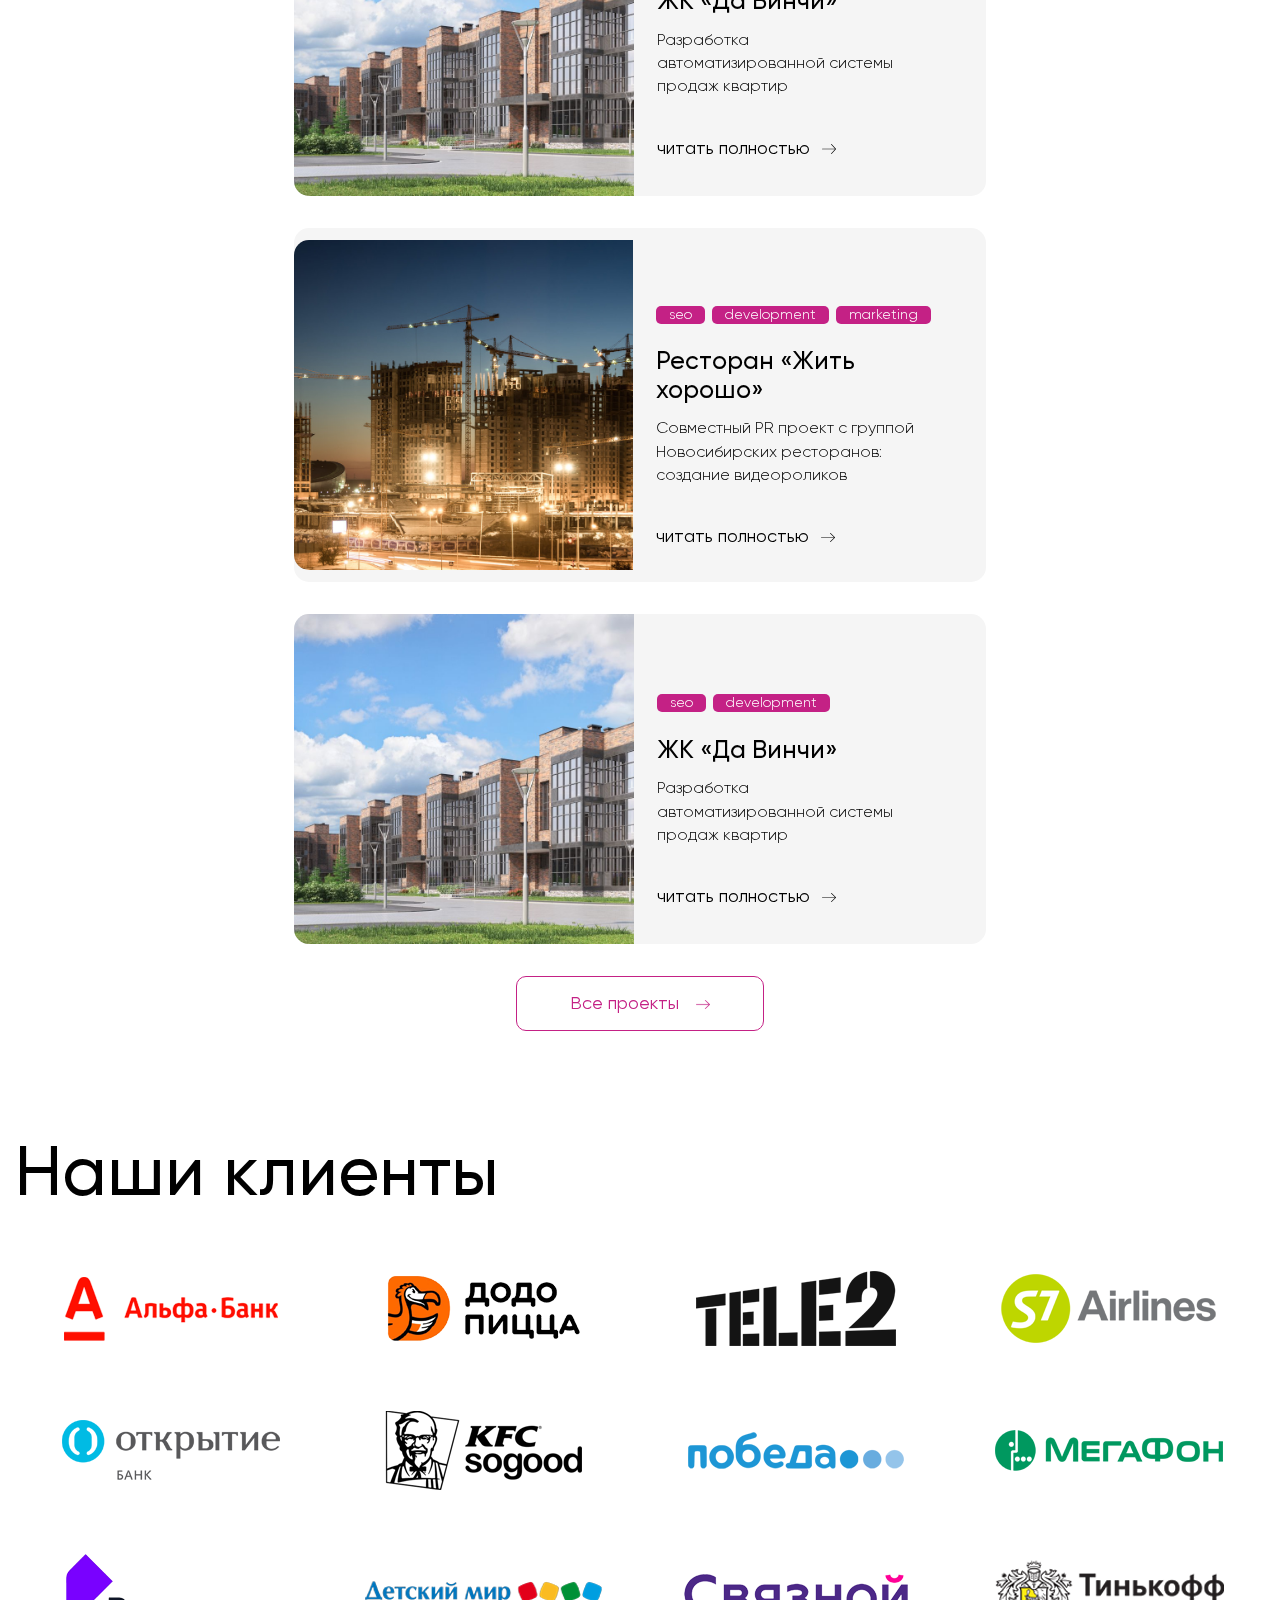
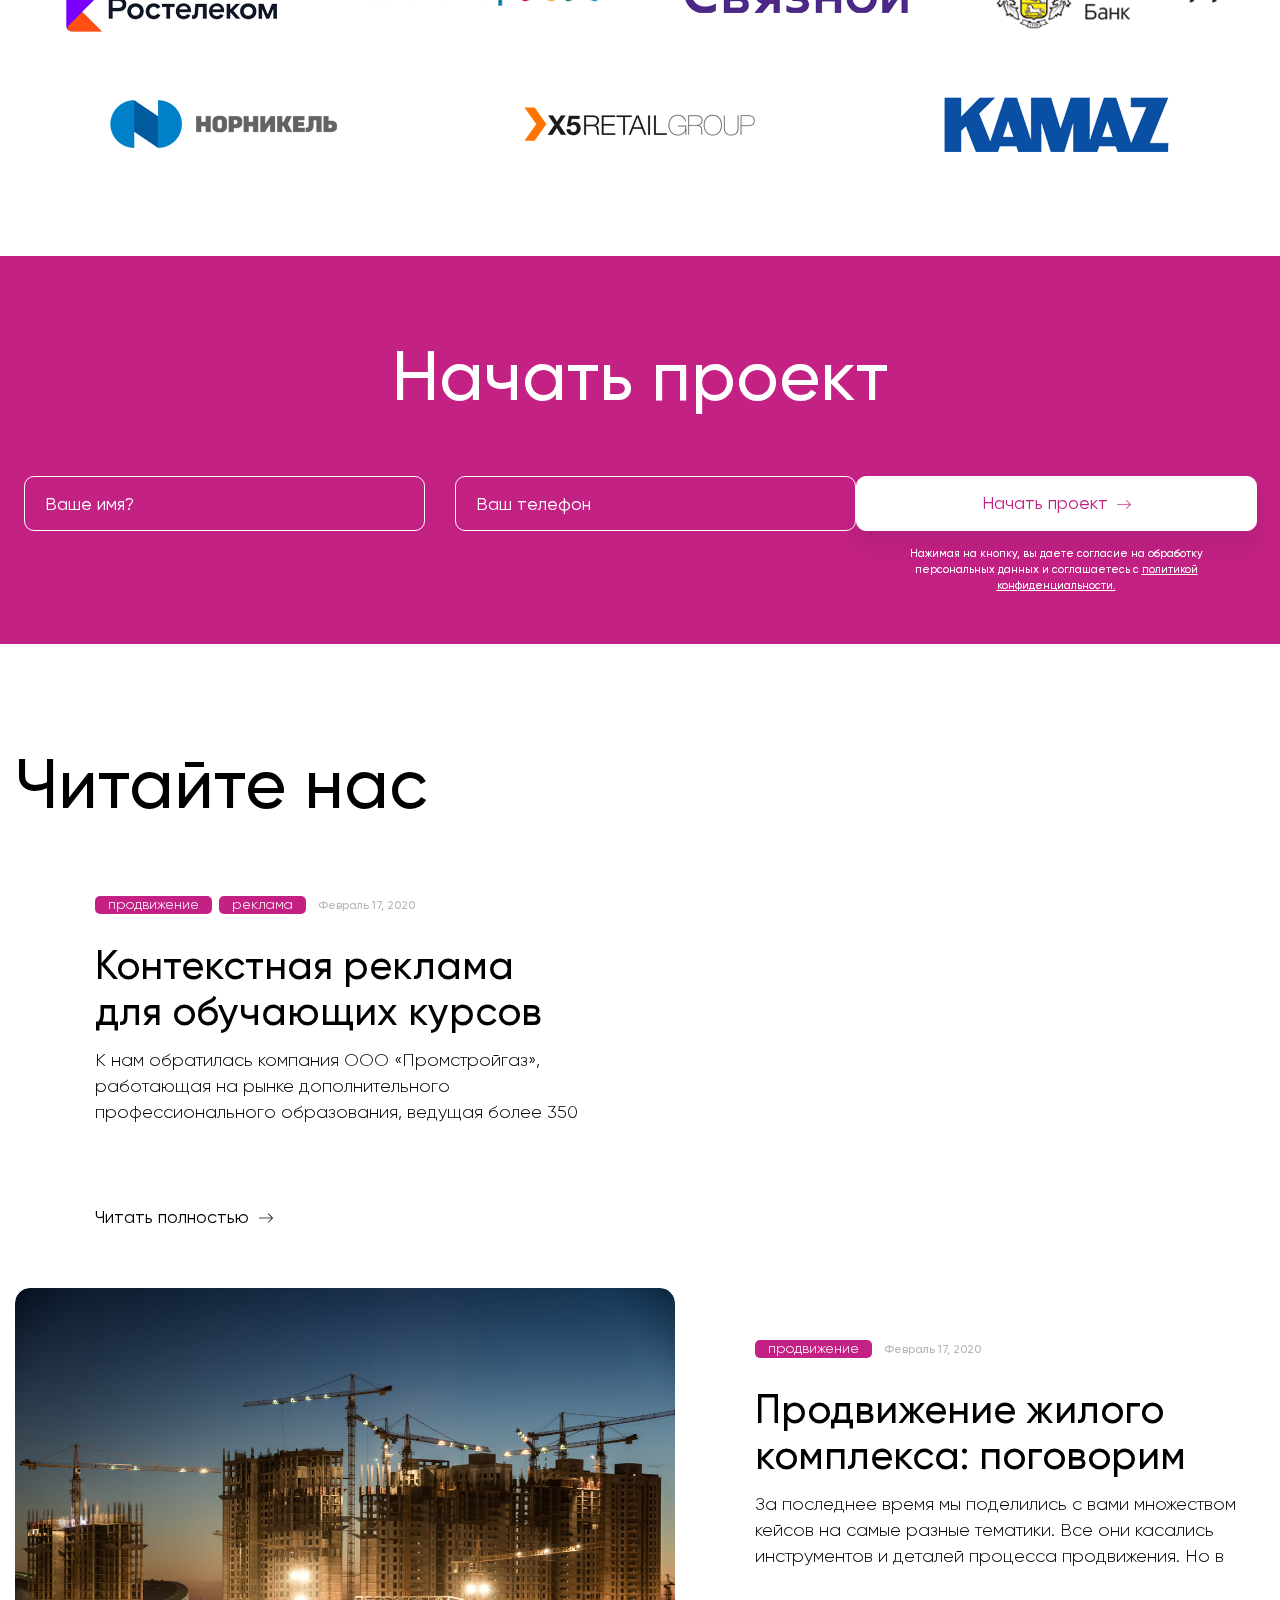
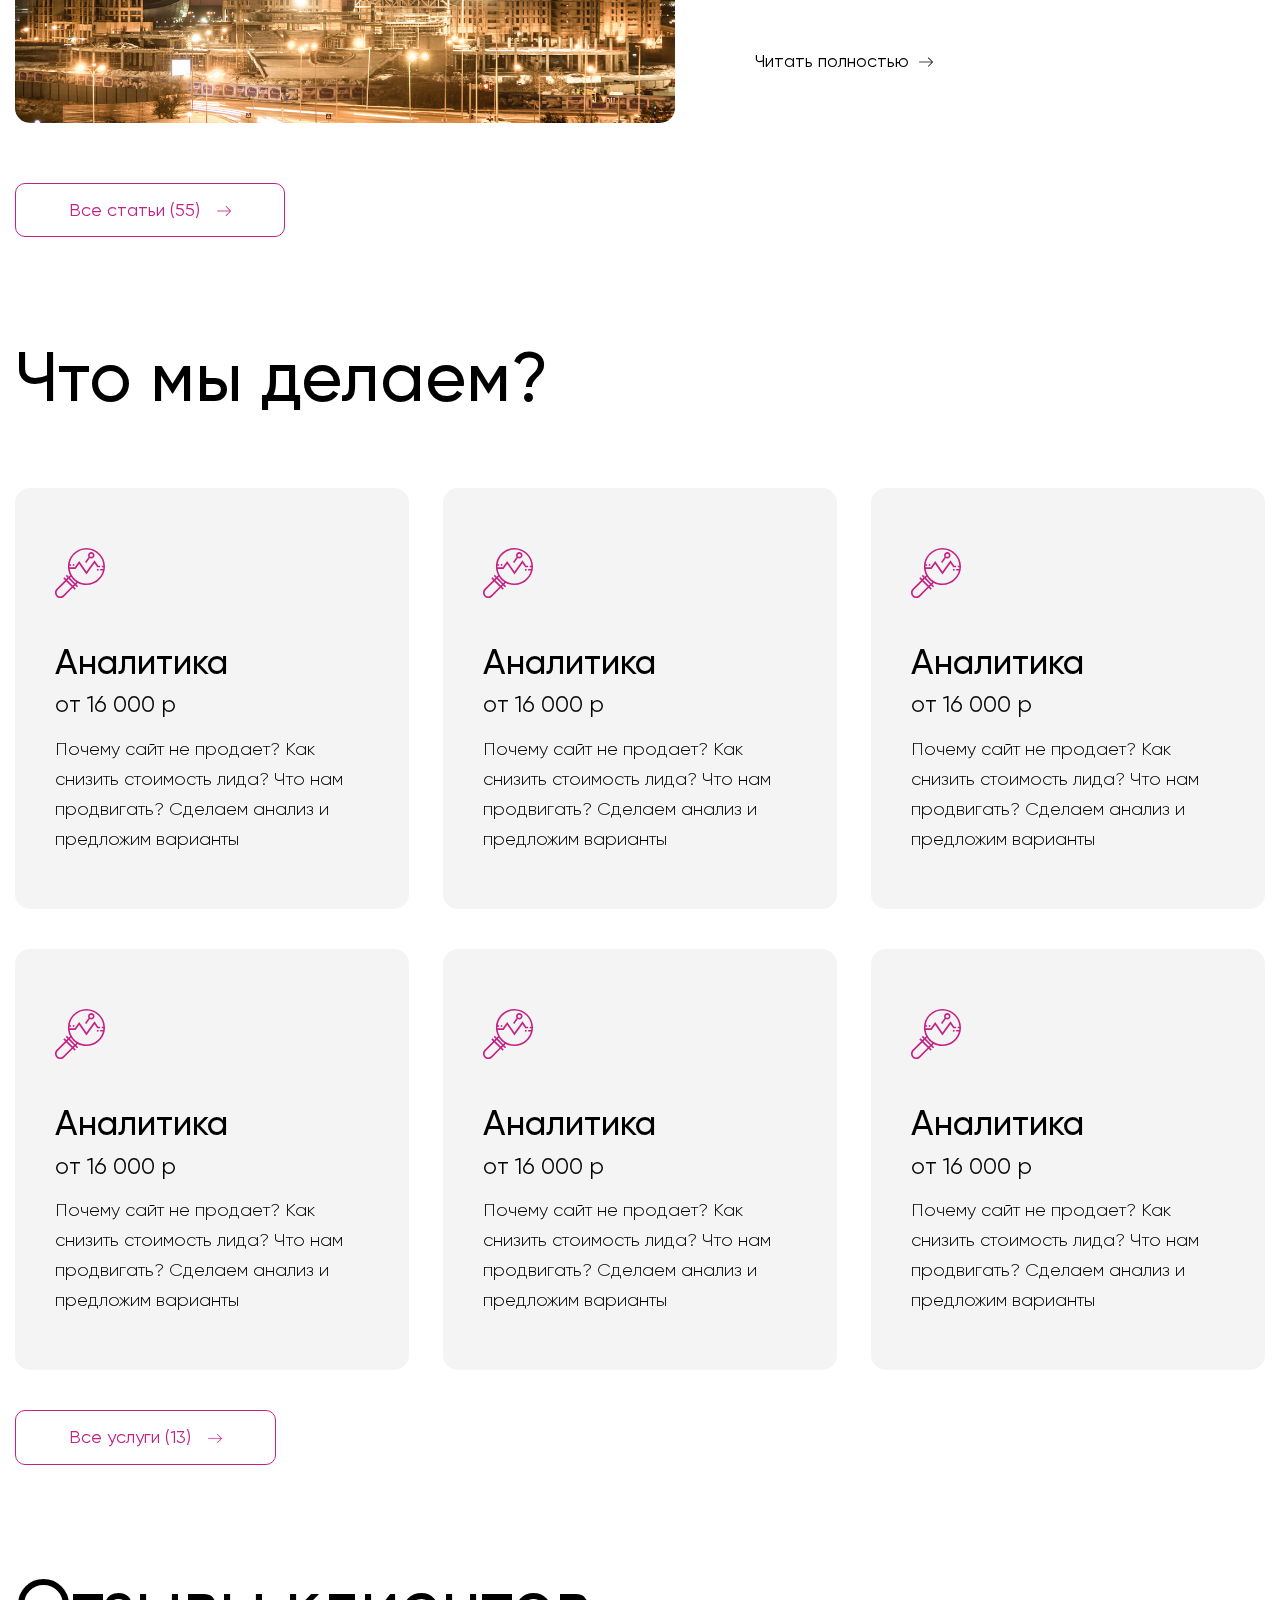
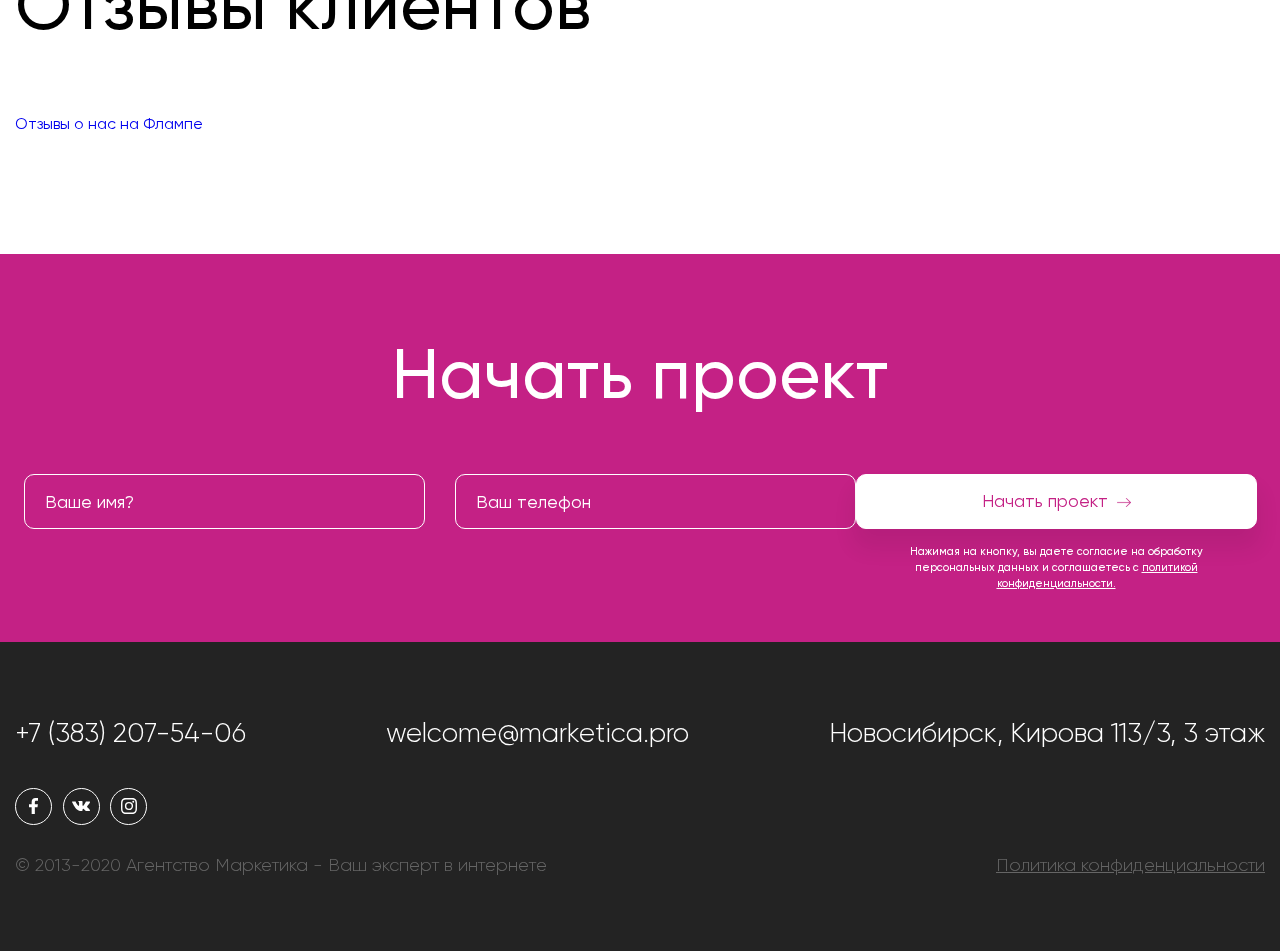
==== commit 6f3a66a5: "Add files via upload" ====
--- a/index.html
+++ b/index.html
@@ -42,9 +42,9 @@
             <li><a href="index.html">Главная</a></li>
             <li><a href="services.html">Услуги</a></li>
             <li><a href="blog.html">Блог</a></li>
-            <li><a href="#">Контакты</a></li>
+            <li><a href="contact.html">Контакты</a></li>
             <li><a href="#">О компании</a></li>
-            <li><a href="#">Вакансии</a></li>
+            <li><a href="job.html">Вакансии</a></li>
           </ul>
 
           <div class="menu-form">
--- a/css/style.min.css
+++ b/css/style.min.css
@@ -1,2 +1,2 @@
-@font-face{font-family:swiper-icons;src:url("data:application/font-woff;charset=utf-8;base64, [base64]//wADZ2x5ZgAAAywAAADMAAAD2MHtryVoZWFkAAABbAAAADAAAAA2E2+eoWhoZWEAAAGcAAAAHwAAACQC9gDzaG10eAAAAigAAAAZAAAArgJkABFsb2NhAAAC0AAAAFoAAABaFQAUGG1heHAAAAG8AAAAHwAAACAAcABAbmFtZQAAA/gAAAE5AAACXvFdBwlwb3N0AAAFNAAAAGIAAACE5s74hXjaY2BkYGAAYpf5Hu/j+W2+MnAzMYDAzaX6QjD6/4//Bxj5GA8AuRwMYGkAPywL13jaY2BkYGA88P8Agx4j+/8fQDYfA1AEBWgDAIB2BOoAeNpjYGRgYNBh4GdgYgABEMnIABJzYNADCQAACWgAsQB42mNgYfzCOIGBlYGB0YcxjYGBwR1Kf2WQZGhhYGBiYGVmgAFGBiQQkOaawtDAoMBQxXjg/wEGPcYDDA4wNUA2CCgwsAAAO4EL6gAAeNpj2M0gyAACqxgGNWBkZ2D4/wMA+xkDdgAAAHjaY2BgYGaAYBkGRgYQiAHyGMF8FgYHIM3DwMHABGQrMOgyWDLEM1T9/w8UBfEMgLzE////P/5//f/V/xv+r4eaAAeMbAxwIUYmIMHEgKYAYjUcsDAwsLKxc3BycfPw8jEQA/[base64]/uznmfPFBNODM2K7MTQ45YEAZqGP81AmGGcF3iPqOop0r1SPTaTbVkfUe4HXj97wYE+yNwWYxwWu4v1ugWHgo3S1XdZEVqWM7ET0cfnLGxWfkgR42o2PvWrDMBSFj/IHLaF0zKjRgdiVMwScNRAoWUoH78Y2icB/yIY09An6AH2Bdu/UB+yxopYshQiEvnvu0dURgDt8QeC8PDw7Fpji3fEA4z/PEJ6YOB5hKh4dj3EvXhxPqH/SKUY3rJ7srZ4FZnh1PMAtPhwP6fl2PMJMPDgeQ4rY8YT6Gzao0eAEA409DuggmTnFnOcSCiEiLMgxCiTI6Cq5DZUd3Qmp10vO0LaLTd2cjN4fOumlc7lUYbSQcZFkutRG7g6JKZKy0RmdLY680CDnEJ+UMkpFFe1RN7nxdVpXrC4aTtnaurOnYercZg2YVmLN/d/gczfEimrE/fs/bOuq29Zmn8tloORaXgZgGa78yO9/cnXm2BpaGvq25Dv9S4E9+5SIc9PqupJKhYFSSl47+Qcr1mYNAAAAeNptw0cKwkAAAMDZJA8Q7OUJvkLsPfZ6zFVERPy8qHh2YER+3i/BP83vIBLLySsoKimrqKqpa2hp6+jq6RsYGhmbmJqZSy0sraxtbO3sHRydnEMU4uR6yx7JJXveP7WrDycAAAAAAAH//wACeNpjYGRgYOABYhkgZgJCZgZNBkYGLQZtIJsFLMYAAAw3ALgAeNolizEKgDAQBCchRbC2sFER0YD6qVQiBCv/H9ezGI6Z5XBAw8CBK/m5iQQVauVbXLnOrMZv2oLdKFa8Pjuru2hJzGabmOSLzNMzvutpB3N42mNgZGBg4GKQYzBhYMxJLMlj4GBgAYow/P/PAJJhLM6sSoWKfWCAAwDAjgbRAAB42mNgYGBkAIIbCZo5IPrmUn0hGA0AO8EFTQAA") format("woff");font-weight:400;font-style:normal}:root{--swiper-theme-color:#007aff {} }.swiper-container{margin-left:auto;margin-right:auto;position:relative;overflow:hidden;list-style:none;padding:0;z-index:1}.swiper-container-vertical>.swiper-wrapper{flex-direction:column}.swiper-wrapper{position:relative;width:100%;height:100%;z-index:1;display:flex;transition-property:transform;box-sizing:content-box}.swiper-container-android .swiper-slide,.swiper-wrapper{transform:translate3d(0px, 0, 0)}.swiper-container-multirow>.swiper-wrapper{flex-wrap:wrap}.swiper-container-multirow-column>.swiper-wrapper{flex-wrap:wrap;flex-direction:column}.swiper-container-free-mode>.swiper-wrapper{transition-timing-function:ease-out;margin:0 auto}.swiper-slide{flex-shrink:0;width:100%;height:100%;position:relative;transition-property:transform}.swiper-slide-invisible-blank{visibility:hidden}.swiper-container-autoheight{height:auto}.swiper-container-autoheight .swiper-slide{height:auto}.swiper-container-autoheight .swiper-wrapper{align-items:flex-start;transition-property:transform, height}.swiper-container-3d{perspective:1200px}.swiper-container-3d .swiper-cube-shadow,.swiper-container-3d .swiper-slide,.swiper-container-3d .swiper-slide-shadow-bottom,.swiper-container-3d .swiper-slide-shadow-left,.swiper-container-3d .swiper-slide-shadow-right,.swiper-container-3d .swiper-slide-shadow-top,.swiper-container-3d .swiper-wrapper{transform-style:preserve-3d}.swiper-container-3d .swiper-slide-shadow-bottom,.swiper-container-3d .swiper-slide-shadow-left,.swiper-container-3d .swiper-slide-shadow-right,.swiper-container-3d .swiper-slide-shadow-top{position:absolute;left:0;top:0;width:100%;height:100%;pointer-events:none;z-index:10}.swiper-container-3d .swiper-slide-shadow-left{background-image:linear-gradient(to left, rgba(0,0,0,0.5), rgba(0,0,0,0))}.swiper-container-3d .swiper-slide-shadow-right{background-image:linear-gradient(to right, rgba(0,0,0,0.5), rgba(0,0,0,0))}.swiper-container-3d .swiper-slide-shadow-top{background-image:linear-gradient(to top, rgba(0,0,0,0.5), rgba(0,0,0,0))}.swiper-container-3d .swiper-slide-shadow-bottom{background-image:linear-gradient(to bottom, rgba(0,0,0,0.5), rgba(0,0,0,0))}.swiper-container-css-mode>.swiper-wrapper{overflow:auto;scrollbar-width:none;-ms-overflow-style:none}.swiper-container-css-mode>.swiper-wrapper::-webkit-scrollbar{display:none}.swiper-container-css-mode>.swiper-wrapper>.swiper-slide{scroll-snap-align:start start}.swiper-container-horizontal.swiper-container-css-mode>.swiper-wrapper{scroll-snap-type:x mandatory}.swiper-container-vertical.swiper-container-css-mode>.swiper-wrapper{scroll-snap-type:y mandatory}:root{--swiper-navigation-size:44px {} }.swiper-button-next,.swiper-button-prev{position:absolute;top:50%;width:calc(var(--swiper-navigation-size)/ 44 * 27);height:var(--swiper-navigation-size);margin-top:calc(-1 * var(--swiper-navigation-size)/ 2);z-index:10;cursor:pointer;display:flex;align-items:center;justify-content:center;color:var(--swiper-navigation-color, var(--swiper-theme-color))}.swiper-button-next.swiper-button-disabled,.swiper-button-prev.swiper-button-disabled{opacity:.35;cursor:auto;pointer-events:none}.swiper-button-next:after{font-family:swiper-icons;font-size:var(--swiper-navigation-size);text-transform:none !important;letter-spacing:0;text-transform:none;font-variant:initial}.swiper-button-prev{left:10px;right:auto}.swiper-button-prev:after{font-family:swiper-icons;font-size:var(--swiper-navigation-size);text-transform:none !important;letter-spacing:0;text-transform:none;font-variant:initial}.swiper-container-rtl .swiper-button-next{left:10px;right:auto}.swiper-button-prev:after,.swiper-container-rtl .swiper-button-next:after{content:"prev"}.swiper-button-next,.swiper-container-rtl .swiper-button-prev{right:10px;left:auto}.swiper-button-next:after,.swiper-container-rtl .swiper-button-prev:after{content:"next"}.swiper-button-next.swiper-button-white,.swiper-button-prev.swiper-button-white{--swiper-navigation-color:#ffffff {} }.swiper-button-next.swiper-button-black,.swiper-button-prev.swiper-button-black{--swiper-navigation-color:#000000 {} }.swiper-button-lock{display:none}.swiper-pagination{position:absolute;text-align:center;transition:.3s opacity;transform:translate3d(0, 0, 0);z-index:10}.swiper-pagination.swiper-pagination-hidden{opacity:0}.swiper-container-horizontal>.swiper-pagination-bullets,.swiper-pagination-custom,.swiper-pagination-fraction{bottom:10px;left:0;width:100%}.swiper-pagination-bullets-dynamic{overflow:hidden;font-size:0}.swiper-pagination-bullets-dynamic .swiper-pagination-bullet{transform:scale(0.33);position:relative}.swiper-pagination-bullets-dynamic .swiper-pagination-bullet-active,.swiper-pagination-bullets-dynamic .swiper-pagination-bullet-active-main{transform:scale(1)}.swiper-pagination-bullets-dynamic .swiper-pagination-bullet-active-prev{transform:scale(0.66)}.swiper-pagination-bullets-dynamic .swiper-pagination-bullet-active-prev-prev{transform:scale(0.33)}.swiper-pagination-bullets-dynamic .swiper-pagination-bullet-active-next{transform:scale(0.66)}.swiper-pagination-bullets-dynamic .swiper-pagination-bullet-active-next-next{transform:scale(0.33)}.swiper-pagination-bullet{width:8px;height:8px;display:inline-block;border-radius:100%;background:#000;opacity:0.2}button.swiper-pagination-bullet{border:none;margin:0;padding:0;box-shadow:none;appearance:none}.swiper-pagination-clickable .swiper-pagination-bullet{cursor:pointer}.swiper-pagination-bullet-active{opacity:1;background:var(--swiper-pagination-color, var(--swiper-theme-color))}.swiper-container-vertical>.swiper-pagination-bullets{right:10px;top:50%;transform:translate3d(0px, -50%, 0)}.swiper-container-vertical>.swiper-pagination-bullets .swiper-pagination-bullet{margin:6px 0;display:block}.swiper-container-vertical>.swiper-pagination-bullets.swiper-pagination-bullets-dynamic{top:50%;transform:translateY(-50%);width:8px}.swiper-container-vertical>.swiper-pagination-bullets.swiper-pagination-bullets-dynamic .swiper-pagination-bullet{display:inline-block;transition:0.2s transform, 0.2s top}.swiper-container-horizontal>.swiper-pagination-bullets .swiper-pagination-bullet{margin:0 4px}.swiper-container-horizontal>.swiper-pagination-bullets.swiper-pagination-bullets-dynamic{left:50%;transform:translateX(-50%);white-space:nowrap}.swiper-container-horizontal>.swiper-pagination-bullets.swiper-pagination-bullets-dynamic .swiper-pagination-bullet{transition:0.2s transform, 0.2s left}.swiper-container-horizontal.swiper-container-rtl>.swiper-pagination-bullets-dynamic .swiper-pagination-bullet{transition:0.2s transform, 0.2s right}.swiper-pagination-progressbar{background:rgba(0,0,0,0.25);position:absolute}.swiper-pagination-progressbar .swiper-pagination-progressbar-fill{background:var(--swiper-pagination-color, var(--swiper-theme-color));position:absolute;left:0;top:0;width:100%;height:100%;transform:scale(0);transform-origin:left top}.swiper-container-rtl .swiper-pagination-progressbar .swiper-pagination-progressbar-fill{transform-origin:right top}.swiper-container-horizontal>.swiper-pagination-progressbar,.swiper-container-vertical>.swiper-pagination-progressbar.swiper-pagination-progressbar-opposite{width:100%;height:4px;left:0;top:0}.swiper-container-horizontal>.swiper-pagination-progressbar.swiper-pagination-progressbar-opposite,.swiper-container-vertical>.swiper-pagination-progressbar{width:4px;height:100%;left:0;top:0}.swiper-pagination-white{--swiper-pagination-color:#ffffff {} }.swiper-pagination-black{--swiper-pagination-color:#000000 {} }.swiper-pagination-lock{display:none}.swiper-scrollbar{border-radius:10px;position:relative;-ms-touch-action:none;background:rgba(0,0,0,0.1)}.swiper-container-horizontal>.swiper-scrollbar{position:absolute;left:1%;bottom:3px;z-index:50;height:5px;width:98%}.swiper-container-vertical>.swiper-scrollbar{position:absolute;right:3px;top:1%;z-index:50;width:5px;height:98%}.swiper-scrollbar-drag{height:100%;width:100%;position:relative;background:rgba(0,0,0,0.5);border-radius:10px;left:0;top:0}.swiper-scrollbar-cursor-drag{cursor:move}.swiper-scrollbar-lock{display:none}.swiper-zoom-container{width:100%;height:100%;display:flex;justify-content:center;align-items:center;text-align:center}.swiper-zoom-container>canvas,.swiper-zoom-container>img,.swiper-zoom-container>svg{max-width:100%;max-height:100%;object-fit:contain}.swiper-slide-zoomed{cursor:move}.swiper-lazy-preloader{width:42px;height:42px;position:absolute;left:50%;top:50%;margin-left:-21px;margin-top:-21px;z-index:10;transform-origin:50%;animation:swiper-preloader-spin 1s infinite linear;box-sizing:border-box;border:4px solid var(--swiper-preloader-color, var(--swiper-theme-color));border-radius:50%;border-top-color:transparent}.swiper-lazy-preloader-white{--swiper-preloader-color:#fff {} }.swiper-lazy-preloader-black{--swiper-preloader-color:#000 {} }@keyframes swiper-preloader-spin{100%{transform:rotate(360deg)}}.swiper-container .swiper-notification{position:absolute;left:0;top:0;pointer-events:none;opacity:0;z-index:-1000}.swiper-container-fade.swiper-container-free-mode .swiper-slide{transition-timing-function:ease-out}.swiper-container-fade .swiper-slide{pointer-events:none;transition-property:opacity}.swiper-container-fade .swiper-slide .swiper-slide{pointer-events:none}.swiper-container-fade .swiper-slide-active{pointer-events:auto}.swiper-container-fade .swiper-slide-active .swiper-slide-active{pointer-events:auto}.swiper-container-cube{overflow:visible}.swiper-container-cube .swiper-slide{pointer-events:none;backface-visibility:hidden;z-index:1;visibility:hidden;transform-origin:0 0;width:100%;height:100%}.swiper-container-cube .swiper-slide .swiper-slide{pointer-events:none}.swiper-container-cube.swiper-container-rtl .swiper-slide{transform-origin:100% 0}.swiper-container-cube .swiper-slide-active{pointer-events:auto;pointer-events:auto;visibility:visible}.swiper-container-cube .swiper-slide-active .swiper-slide-active{pointer-events:auto}.swiper-container-cube .swiper-slide-next{pointer-events:auto;visibility:visible}.swiper-container-cube .swiper-slide-next+.swiper-slide{pointer-events:auto;visibility:visible}.swiper-container-cube .swiper-slide-prev{pointer-events:auto;visibility:visible}.swiper-container-cube .swiper-slide-shadow-bottom,.swiper-container-cube .swiper-slide-shadow-left,.swiper-container-cube .swiper-slide-shadow-right,.swiper-container-cube .swiper-slide-shadow-top{z-index:0;backface-visibility:hidden}.swiper-container-cube .swiper-cube-shadow{position:absolute;left:0;bottom:0px;width:100%;height:100%;background:#000;opacity:.6;filter:blur(50px);z-index:0}.swiper-container-flip{overflow:visible}.swiper-container-flip .swiper-slide{pointer-events:none;backface-visibility:hidden;z-index:1}.swiper-container-flip .swiper-slide .swiper-slide{pointer-events:none}.swiper-container-flip .swiper-slide-active{pointer-events:auto}.swiper-container-flip .swiper-slide-active .swiper-slide-active{pointer-events:auto}.swiper-container-flip .swiper-slide-shadow-bottom,.swiper-container-flip .swiper-slide-shadow-left,.swiper-container-flip .swiper-slide-shadow-right,.swiper-container-flip .swiper-slide-shadow-top{z-index:0;backface-visibility:hidden}@font-face{font-family:'Gilroy';src:url("../fonts/Gilroy-Light.eot");src:local("Gilroy Light"),local("Gilroy-Light"),url("../fonts/Gilroy-Light.eot?#iefix") format("embedded-opentype"),url("../fonts/Gilroy-Light.woff") format("woff"),url("../fonts/Gilroy-Light.ttf") format("truetype");font-weight:300;font-style:normal}@font-face{font-family:'Gilroy';src:url("../fonts/Gilroy-Regular.eot");src:local("Gilroy Regular"),local("Gilroy-Regular"),url("../fonts/Gilroy-Regular.eot?#iefix") format("embedded-opentype"),url("../fonts/Gilroy-Regular.woff") format("woff"),url("../fonts/Gilroy-Regular.ttf") format("truetype");font-weight:normal;font-style:normal}@font-face{font-family:'Gilroy';src:url("../fonts/Gilroy-Medium.eot");src:local("Gilroy Medium"),local("Gilroy-Medium"),url("../fonts/Gilroy-Medium.eot?#iefix") format("embedded-opentype"),url("../fonts/Gilroy-Medium.woff") format("woff"),url("../fonts/Gilroy-Medium.ttf") format("truetype");font-weight:500;font-style:normal}.btn{border:1px solid #c42185;border-radius:10px;color:#c42185;font-weight:400;padding:16px 53px;font-size:18px;display:inline-block;position:relative;transition:background-color 0.3s, color 0.3s}.btn img{margin-left:14px}.btn:before{position:absolute;content:'';width:0%;height:100%;background:#c42185;top:0;left:50%;z-index:-1;transition:all 0ms ease;border-radius:9px}.btn:hover{color:white}.btn:hover:before{position:absolute;content:'';width:100%;height:100%;border-radius:9px;background:#c42185;top:0;left:0%;z-index:1;transition:all 300ms ease}.btn:before{position:absolute;content:'';width:0%;height:100%;background:#c42185;top:0;left:auto;right:0;z-index:-1;transition:all 300ms ease}.btn:hover{color:white}.btn:hover:before{position:absolute;content:'';width:100%;height:100%;background:#c42185;top:0;left:0;right:0;z-index:-1}.btn img{margin-left:12px}.section__title{font-size:70px;font-weight:500;margin-bottom:70px}.input{background-color:transparent;border:1px solid #fff;border-radius:10px;width:100%;height:55px;font-size:18px;padding:0 20px;color:#fff !important}.input::placeholder{color:#fff}.input:focus{border:2px solid #ffffff}.input:focus{border:2px solid #fff !important}.form__btn{width:100%;padding:18px;box-shadow:0 17px 21px 3px rgba(0,0,0,0.07);background-color:#fff;border:1px solid #fff;border-radius:10px;font-size:18px;outline:none;cursor:pointer;color:#c42185;margin-bottom:15px;transition:box-shadow .3s;transition:box-shadow 0.3s}.form__btn img{margin-left:9px}.form__btn:hover{box-shadow:none}.tag{padding:0 13px;padding-bottom:2px;background-color:#fff;font-size:14px;color:#fff;background-color:#c42185;font-weight:300;border-radius:5px;margin-right:3px;transition:color 0.2s, background-color 0.2s}.tag:last-child{margin-right:0}.policy{font-size:14px;line-height:16px;max-width:455px;display:inline-block;font-weight:500;font-style:normal}.policy a{color:#fff;text-decoration:underline}@media screen and (max-width: 1201px){.section__title{font-size:60px}}@media screen and (max-width: 577px){.section__title{font-size:36px}}@media screen and (max-width: 577px){.btn{font-size:14px;width:100%;padding:14px}.form__btn{font-size:14px}}.read-block__arrow{display:inline-block}.read-block__arrow.img-white{width:14px;height:14px;display:none;margin-bottom:-2px}.btn:hover .read-block__arrow{display:none}.btn:hover .img-white{transition:1s;display:inline-block}.header{padding:25px 0;z-index:2;position:fixed;width:100%;background-color:#fff}.header-wrap{display:flex;justify-content:space-between;align-items:center}.header__text{font-size:17px;margin-right:40px;color:#000}.header__text_mail{font-size:20px}.header__logo a{width:220px;height:56px;background:url(../img/face/logo.svg) no-repeat;display:block}.header__links{display:flex;align-items:center}.header__menu-btn{background-color:#c42185;width:32px;height:32px;display:block;border-radius:50%;position:relative;cursor:pointer}.header__menu-btn span{display:block;content:'';width:12px;height:2px;background-color:#fff;position:absolute;left:50%;top:50%;transform:translate(-50%, -50%)}.header__menu-btn span::before,.header__menu-btn span::after{display:block;content:'';width:12px;height:2px;background-color:#fff;position:absolute;left:50%;top:50%;transform:translate(-50%, -50%)}.header__menu-btn span:before{margin-top:-4px}.header__menu-btn span:after{margin-top:4px}.header__menu-btn_active{background-color:#fff}.header__menu-btn_active span{background-color:transparent}.header__menu-btn_active span::before{width:14px;transform:rotate(45deg);background-color:#c42185;margin-left:-7px;margin-top:-1px}.header__menu-btn_active span::after{width:14px;margin-left:-7px;transform:rotate(135deg);margin-top:-1px;background-color:#c42185}.menu{display:none}.is-header_active .header__logo a{background:url(../img/face/logo_white.svg) no-repeat}.is-header_active .header__text{color:#fff}.is-header_fixed{box-shadow:0 7px 34px 4px rgba(0,0,0,0.05);background-color:#fff}.is-header_active{background-color:#c42185;box-shadow:none}.is-menu_active .menu{display:block}.menu{background-color:#c42185;color:#fff;width:100vw;height:100vh;position:fixed;padding-top:190px;z-index:1;overflow-y:scroll}.menu-wrap{display:flex}.menu-list{max-width:580px;width:100%;list-style:none;padding:0;margin:0;line-height:550%}.menu-list a{text-decoration:none;font-size:70px;color:#fff;position:relative;padding-bottom:10px;font-weight:500;transition:all 0.6s}.menu-list a:before{content:"";width:0;height:.1em;position:absolute;bottom:0;right:0;background:#fff;transition:all 0.3s}.menu-list a:hover:before{width:100%;left:0;background:#fff}.menu-form{padding-top:5px;max-width:617px;width:100%;text-align:center;display:flex;flex-direction:column;justify-content:space-between;padding-bottom:3.9vh}.menu-form__socials{display:flex;max-width:132px;width:100%;justify-content:space-between}.menu-form__socials a{display:flex;width:37px;align-items:center;justify-content:center;height:37px;border:1px solid #fff;border-radius:50%;transition:background-color 0.3s}.menu-form__socials a img{transition:filter .3s;transition:filter 0.3s}.menu-form__socials a img:nth-child(1){display:block}.menu-form__socials a img:nth-child(2){display:none}.menu-form__socials a:nth-child(1) img{width:9px;height:16px}.menu-form__socials a:nth-child(2) img{width:18px;height:10px}.menu-form__socials a:nth-child(3) img{width:16px;height:16px}.menu-form__socials a:hover{background-color:#fff}.menu-form__socials a:hover img:nth-child(1){display:none}.menu-form__socials a:hover img.img-black{display:block}.menu-form__title{font-size:70px;font-weight:500;margin-bottom:50px;text-align:left}.menu-form__input{margin-bottom:30px}.menu-form__btn{display:block}.menu-form__policy{width:100%}.menu-form__links{display:flex;justify-content:space-between;align-items:center}.menu-form__socials{width:132px;display:flex;justify-content:space-between}.menu-form__download{display:flex;align-items:center;color:#fff}.menu-form__download img{margin-right:8px}.menu__text_phone,.menu__text_mail{display:none}@media screen and (max-width: 993px){.header__text_mail{display:none}.header__text{margin-right:20px}}@media screen and (max-width: 577px){.header__text_phone{display:none}.header__logo a{width:160px;height:36px}}@media screen and (max-width: 1201px){.menu-list a{font-size:60px}.menu-form{padding-top:9px}.menu-form__title{font-size:60px}}@media screen and (max-width: 993px){.menu{padding-top:140px}.menu-list{line-height:490%}.menu-list a{font-size:48px}.menu-form{padding-top:15px}.menu-form__title{font-size:48px}.menu-form__policy{max-width:310px;font-size:13px}.menu-form__download{font-size:14px}}@media screen and (max-width: 769px){.menu-list{line-height:440%}.menu-list a{font-size:48px}.menu-form{padding-top:30px}.menu-form__wrap{display:none}.menu-form__download{order:1;margin-top:15px;margin-bottom:10px;font-size:16px}.menu-form__download img{margin-top:-2px}.menu-form__links{flex-direction:column;align-items:start}.menu-form__socials{order:3}.menu-wrap{flex-direction:column}.menu__text_mail{order:2;color:#fff;display:block;font-size:20px;margin-bottom:15px}}@media screen and (max-width: 577px){.menu{padding-top:90px}.menu-list{line-height:350%}.menu-list a{font-size:28px}.menu-list a:hover{border-bottom:2px solid #fff}.menu__text_phone{font-size:16px;order:2;margin-bottom:5px;display:block;color:#fff}.menu-form__download{font-size:12px}}.face{padding-top:175px;position:relative}.face-text{margin-bottom:35px;max-width:600px;width:100%}.face-text__title{font-weight:500;font-size:70px;max-width:400px;margin-top:0;margin-bottom:20px}.face-text__descr{max-width:510px;font-size:22px;line-height:32px;font-weight:300;margin-bottom:40px}.face-text__btn{display:none}.face-wrap{display:flex;justify-content:space-between;align-items:center}.face-img{position:relative}.face-img__play{display:flex;align-items:center;font-size:18px;font-weight:400;transform:rotate(-45deg);position:absolute;top:25%;left:60.5%;color:#000;transition:color 0.3s}.face-img__play:hover{color:#c42185}.face-img__play img{margin-right:15px}@media screen and (max-width: 1450px){.face-img__play{font-size:1.2vw}.face-img__play img{width:4vw}}@media screen and (max-width: 1201px){.face-text{max-width:480px}.face-text__title{font-size:60px}.face-text__descr{font-size:18px;line-height:25px;max-width:430px}.face-img__play{font-size:16px;left:58.5%;top:21.5%}.face-img__play img{width:45px}}@media screen and (max-width: 993px){.face{text-align:center}.face-wrap{flex-direction:column}.face-text{margin-bottom:0}.face-text__title,.face-text__descr{margin-left:auto;margin-right:auto}.face-text__btn_hidden{display:none !important}.face-text__btn{display:inline-block}.face-img{max-width:460px;margin-bottom:40px}.face-img__play{top:22%;left:59%}}@media screen and (max-width: 769px){.face{padding-top:160px}.face-text{margin-bottom:0}.face-img{max-width:400px}.face-img__play{top:20%;left:58%}}@media screen and (max-width: 577px){.face{padding-top:100px}.face-text{margin-bottom:0}.face-text__title{font-size:36px}.face-text__descr{font-size:14px;line-height:18px;max-width:270px;margin-bottom:20px}.face-img{margin-bottom:20px}.face-img__play{top:21%;left:58%}.face-img__play img{margin-right:7px}}@media screen and (max-width: 445px){.face-img__play{font-size:4.2vw;top:20%}.face-img__play img{width:10vw}}.clients{padding:100px 0;padding-bottom:40px}.clients__title{margin-bottom:60px}.clients-wrap{display:flex;flex-wrap:wrap;justify-content:space-around;align-items:center}.clients-block{flex-basis:18%;margin-bottom:60px;text-align:center;max-width:240px;margin-right:20px;margin-left:20px}@media screen and (max-width: 1390px){.clients-block{flex-basis:25%}}@media screen and (max-width: 993px){.clients__title{margin-bottom:50px;text-align:center}}@media screen and (max-width: 769px){.clients-block{flex-basis:40%}}@media screen and (max-width: 577px){.clients{padding-top:60px;padding-bottom:30px}.clients__title{font-size:36px;margin-bottom:30px}.clients-block{margin-right:0;margin-left:0;margin-bottom:30px}.clients-block:nth-child(1),.clients-block:nth-child(6),.clients-block:nth-child(8),.clients-block:nth-child(9),.clients-block:nth-child(10),.clients-block:nth-child(11),.clients-block:nth-child(13),.clients-block:nth-child(14),.clients-block:nth-child(15){display:none}.clients-block:nth-child(12){order:2}.clients-block:nth-child(3){order:3}.clients-block:nth-child(2){order:1}.clients-block:nth-child(7){order:4}.clients-block:nth-child(4){order:5}.clients-block:nth-child(5){order:6}}.cases{padding-top:100px}.cases-wrap{display:flex;flex-wrap:wrap}.swiper-wrapper{display:flex;flex-wrap:nowrap;flex-direction:row !important}.cases-block{background-color:#f5f5f5;border-radius:15px;max-width:692px;display:flex;transition:background-color .2s;cursor:pointer;margin-right:32px;align-items:center;margin-bottom:32px}.cases-block:nth-child(2n+2){margin-right:0}.cases-block__tags{margin-bottom:24px}.cases-block__title{font-size:25px;font-weight:500;margin-bottom:12px;max-width:304px;transition:color 0.2s}.cases-block__descr{font-size:16px;font-weight:300;max-width:260px;line-height:145%;min-height:110px;transition:color 0.2s}.cases-block__more{font-size:18px;transition:color .2s;color:#000}.cases-block__more img{margin-left:7px;transition:.1s;transition:0.1s;display:inline-block}.cases-block__more img.img-white{display:none}.cases-block:hover{background-color:#c42185;color:#fff}.cases-block:hover .cases-block__tag{background-color:#fff;color:#c42185}.cases-block:hover .cases-block__more{color:#fff}.cases-block:hover .cases-block__more img{display:none}.cases-block:hover .cases-block__more img.img-white{display:inline-block;margin-bottom:-2px}.cases-text{padding:77px 27px 35px 23px;min-width:352px;text-align:left}.cases-img{height:330px;max-height:330px;flex-basis:340px;width:340px}.cases-img img{border-radius:15px 0 0 15px;max-height:330px;height:100%}@media (max-width: 768px){.cases-img{height:290px;max-height:290px}.cases-img img{height:290px;max-height:290px}}@media (max-width: 426px){.cases-img{height:190px;max-height:190px}.cases-img img{max-height:190px;height:190px}}.cases-container{z-index:0}.cases__btn{margin-top:18px}@media screen and (max-width: 1450px){.cases{text-align:center}.cases-wrap{flex-direction:column}.cases-block{margin-left:auto;margin-right:auto !important}}@media screen and (max-width: 1201px){.cases__title{font-size:60px;margin-bottom:55px}}@media screen and (max-width: 993px){.cases__title{margin-bottom:50px}}@media screen and (max-width: 769px){.cases__title{margin-bottom:40px}.cases-block{flex-direction:column;width:100%;margin-right:20px !important;height:524px}.cases-block__index{margin-bottom:50px}.cases-block__tags{margin-bottom:15px}.cases-block__title{font-size:20px;margin-bottom:9px}.cases-block__descr{font-size:14px;max-width:225px;min-height:100px}.cases-block__tag{font-size:12px}.cases-block__more{font-size:14px}.cases-block__more img{width:12px}.cases-text{padding-top:22px;min-width:auto;padding-left:20px;padding-right:0;margin-right:auto;padding-bottom:25px}.cases-img{width:auto}.cases-img img{width:100%;border-radius:15px 15px 0 0}.swiper-pagination-bullet{width:12px;height:12px;opacity:1;background-color:#e2e2e2}.swiper-pagination-bullet-active{background-color:#c42185 !important}}@media screen and (max-width: 577px){.cases{padding-top:60px}.cases__title{font-size:36px;margin-bottom:20px}.cases-block{margin-bottom:25px}.cases-block__index{margin-bottom:40px !important}}@media (max-width: 426px){.cases-block{width:100%;margin-right:20px !important;height:100%;max-height:414px;margin-bottom:0 !important}.cases-block__index{margin-bottom:35px !important}.cases__btn{margin-top:20px}.swiper-pagination{bottom:-28px !important}.cases-pagination__index{bottom:0 !important}}.start{background-color:#c42185;padding-top:80px;padding-bottom:50px;color:#fff}.start__title{margin-bottom:60px}.start-form{display:flex;flex-wrap:wrap;max-width:1270px}.start-form__btn{padding:16px}.start-form__btn_wrap{max-width:401px;text-align:center}.start-form__input{margin-right:32px;max-width:401px;margin-bottom:30px}.start__policy{font-family:'Gilroy', sans-serif !important;font-size:11px;max-width:360px}@media screen and (max-width: 1310px){.start{text-align:center}.start-form{justify-content:center}.start-form__input{margin-right:0}.start-form__input:first-child{margin-right:30px}}@media screen and (max-width: 993px){.start-form__input{margin-right:0}.start-form__input:first-child{margin-right:0}}@media screen and (max-width: 769px){.start__title{margin-bottom:45px}}@media screen and (max-width: 577px){.start{padding-top:50px}.start__title{margin-bottom:25px}.start-form__input{height:47px;font-size:14px;max-width:350px;margin-bottom:15px}.start-form__btn{max-width:350px;padding:13px}}.read{padding-top:100px}.read-block{display:flex;margin-bottom:60px;align-items:center}.read-block__img{max-width:700px;max-height:435px;margin-right:108px;overflow:hidden;border-radius:15px}.read-block__img img{border-radius:15px}.read-block__date{font-size:12px;font-weight:500;color:#b6b6b6;margin-left:5px}.read-block__tags{margin-bottom:30px}.read-block__text{max-width:510px}.read-block__title{font-size:40px;font-weight:500;margin-bottom:12px}.read-block__descr{font-size:18px;line-height:26px;min-height:160px;font-weight:300}.read-block__more{font-size:18px;color:#000}.read-block__more img{margin-left:5px;margin-bottom:-2px;display:inline-block}.read-block__more img.img-purpur{display:none}.read-block__more:hover{color:#c42185}.read-block__more:hover img{margin-bottom:-2px;display:none}.read-block__more:hover img.img-purpur{display:inline-block}@media screen and (max-width: 1350px){.read-block__img{margin-right:80px}}@media screen and (max-width: 1201px){.read-block__title{font-size:30px}}@media screen and (max-width: 993px){.read{text-align:center}.read__title{margin-bottom:60px}.read-block{flex-direction:column;max-width:550px;margin-left:auto;margin-right:auto;text-align:left}.read-block__img{margin-right:0;margin-bottom:40px}}@media screen and (max-width: 769px){.read__title{margin-bottom:50px}.read-block__descr{min-height:150px}}@media screen and (max-width: 577px){.read{padding-top:50px}.read__title{margin-bottom:30px}.read-block{margin-bottom:40px}.read-block__img{margin-bottom:22px}.read-block__tag{font-size:12px;padding:0 11px;padding-bottom:2px}.read-block__date{font-size:10px;margin-left:2px}.read-block__tags{margin-bottom:15px}.read-block__title{font-size:24px;line-height:30px;margin-bottom:12px}.read-block__descr{font-size:14px;line-height:20px;min-height:110px}.read-block__more{font-size:14px}}.features{padding-top:100px}.features__wrap{display:flex;flex-wrap:wrap;justify-content:space-between}.features-block{background-color:#f4f4f4;flex-basis:31.5%;border-radius:15px;padding:60px 30px 55px 40px;margin-bottom:40px;transition:color 0.2s, background-color 0.3s}.features-block:hover{background-color:#c42185;color:#fff}.features-block:hover .features-block__img img{filter:brightness(10)}.features-block__img{width:50px;margin-bottom:40px}.features-block__img img{transition:filter .1s;transition:filter 0.1s}.features-block__title{font-size:35px;font-weight:500;margin-bottom:10px}.features-block__price{font-size:23px;font-weight:400;display:inline-block;margin-bottom:15px}.features-block__descr{font-size:18px;line-height:30px;max-width:355px;font-weight:300}.features__btn{margin-top:10px}@media screen and (max-width: 1201px){.features-block{flex-basis:48%}}@media screen and (max-width: 993px){.features{text-align:center}.features__title{margin-bottom:60px}.features-block{text-align:left;flex-basis:70%;margin-left:auto;margin-right:auto}}@media screen and (max-width: 769px){.features-block{flex-basis:80%}}@media screen and (max-width: 577px){.features{padding-top:60px}.features__title{margin-bottom:35px}.features-block{flex-basis:100%;margin-bottom:25px;padding:40px;padding-left:24px}.features-block:nth-last-child(1),.features-block:nth-last-child(2),.features-block:nth-last-child(3){display:none}.features-block__img{width:44px;margin-bottom:20px}.features-block__title{font-size:24px;margin-bottom:7px}.features-block__price{font-size:18px;margin-bottom:12px}.features-block__descr{font-size:14px;line-height:20px}}.feedback{padding-top:100px;padding-bottom:120px}@media screen and (max-width: 992px){.feedback__title{text-align:center;margin-bottom:60px}}@media screen and (max-width: 577px){.feedback{padding-top:60px;padding-bottom:70px}.feedback__title{margin-bottom:35px;font-size:35px}}.footer{background-color:#232323;color:#fff;padding:75px 0}.footer-wrap{display:flex;justify-content:space-between;margin-bottom:30px;flex-wrap:wrap}.footer-wrap__links{display:flex;max-width:1140px;width:100%;justify-content:space-between;margin-right:90px;margin-bottom:40px}.footer-wrap__links a{font-size:27px;color:#fff;font-weight:300}.footer-wrap__socials{display:flex;max-width:132px;width:100%;justify-content:space-between}.footer-wrap__socials a{display:flex;width:37px;align-items:center;justify-content:center;height:37px;border:1px solid #fff;border-radius:50%;transition:background-color 0.3s}.footer-wrap__socials a img{transition:filter .3s;transition:filter 0.3s}.footer-wrap__socials a img:nth-child(1){display:block}.footer-wrap__socials a img:nth-child(2){display:none}.footer-wrap__socials a:nth-child(1) img{width:9px;height:16px}.footer-wrap__socials a:nth-child(2) img{width:18px;height:10px}.footer-wrap__socials a:nth-child(3) img{width:16px;height:16px}.footer-wrap__socials a:hover{background-color:#fff}.footer-wrap__socials a:hover img:nth-child(1){display:none}.footer-wrap__socials a:hover img.img-black{display:block}.footer__privacy{display:flex;justify-content:space-between}.footer__privacy i{font-style:normal;font-size:18px;font-weight:300;color:#656565}.footer__privacy a{font-size:18px;font-weight:300;color:#656565;text-decoration:underline}@media screen and (max-width: 1400px){.footer-wrap__links{max-width:none;margin-right:0}}@media screen and (max-width: 1201px){.footer-wrap{justify-content:center}.footer-wrap__links{text-align:center;flex-wrap:wrap;margin-bottom:25px}.footer-wrap__links a{flex-basis:100%;display:inline-block;margin-bottom:15px}}@media screen and (max-width: 993px){.footer__privacy{flex-wrap:wrap;text-align:center;justify-content:center;align-items:center}.footer__privacy i{display:block;margin-bottom:15px;flex-basis:100%;max-width:400px}.footer__privacy a{flex-basis:100%}}@media screen and (max-width: 577px){.footer{padding-top:54px;padding-bottom:30px}.footer-wrap{margin-bottom:30px}.footer-wrap__links{margin-bottom:20px}.footer-wrap__links a{font-size:20px}.footer__privacy{flex-direction:column}.footer__privacy a,.footer__privacy i{font-size:12px;max-width:200px}}.marketica{font-size:353.9px;font-weight:900;color:#f7f7f7;position:absolute;white-space:nowrap;z-index:-1;left:0;display:block}.marketica1{top:130px}.marketica2{top:430px}@keyframes marketica1{0%{right:100%}100%{right:-100%}}.marketica1_animation{animation-name:marketica1;animation-duration:10s;animation-direction:alternate;animation-timing-function:linear;animation-iteration-count:infinite}@media screen and (max-width: 1201px){.marketica{font-size:280px}.marketica1{top:100px}.marketica2{top:340px}}@media screen and (max-width: 993px){.marketica{font-size:280px}.marketica1{top:150px}.marketica2{top:480px}}@media screen and (max-width: 769px){.marketica{display:none}}.read.inServices{padding-bottom:100px}@media (max-width: 769px){.read.inServices{padding-bottom:75px}}.hero{padding-top:120px;background-color:#f9f9f9;z-index:0}.hero-text{width:570px}.hero-title{font-size:65px;font-weight:500;letter-spacing:normal;font-stretch:normal;text-align:left;margin-bottom:20px}.hero-subtitle{margin-bottom:50px;font-size:22px;line-height:32px;font-weight:300;font-family:Gilroy;color:#000000;margin-bottom:40px}.hero-img{max-width:793px;position:relative}.hero-img__block{background-color:#ffffff;position:absolute;left:-100px;bottom:-80px;padding:30px;border-radius:15px;box-shadow:7px 1px 20px 1px rgba(0,0,1,0.05)}.hero-img__name{display:block;font-size:22px;font-weight:400;line-height:40px}.hero-img__possition{display:block;font-size:16px;font-weight:300;line-height:22px;color:#a0a0a0;max-width:170px}@media (max-width: 1200px){.hero{padding-top:100px}.hero-text{width:530px}.hero-title{font-size:60px}.hero-subtitle{font-size:22px}.hero-img{width:400px}.hero-img__name{font-size:21px}}@media (max-width: 992px){.hero{padding-top:120px;padding-bottom:40px}.hero-wrap{margin-bottom:70px}.hero-title{text-align:center}.hero-subtitle{text-align:center}.hero-img{width:350px;margin-bottom:40px}.hero-img__block{padding:20px;left:-50px;bottom:-60px}.hero-img__name{text-align:left;font-size:18px}.hero-img__possition{text-align:left;font-size:14px}}@media (max-width: 577px){.hero{padding-top:100px;padding-bottom:40px}.hero-wrap{margin-bottom:110px}.hero-text{width:100%}.hero-title{font-size:50px}.hero-subtitle{font-size:16px}.hero-img{width:100%;max-width:100%}.hero-img img{width:350px}.hero-img__block{padding:20px;width:100%;left:0px;bottom:-100px}.hero-img__name{text-align:left;font-size:18px}.hero-img__possition{text-align:left;font-size:14px}}@media (max-width: 425px){.hero{padding-top:100px}.hero-wrap{margin-bottom:110px}.hero-title{font-size:40px}.hero-subtitle{font-size:16px}.hero-img img{width:220px}}.stages{padding-top:100px}.stages-title{margin-bottom:40px !important}.stages-wrap{display:flex;justify-content:space-between;flex-wrap:wrap}.stages-item{flex-basis:21%;margin-top:50px}.stages-item__num{color:#c42185;font-size:25px;font-weight:500;width:60px;height:60px;background-color:#f5f5f5;border-radius:50px;display:flex;align-items:center;justify-content:center;margin-bottom:25px;font-family:'Gilroy'}.stages-item__title{font-size:25px;font-weight:500;font-family:Gilroy;margin-bottom:15px;font-family:'Gilroy'}.stages-item__text{font-size:16px;font-weight:300;line-height:24px;font-family:'Gilroy'}.stages-btn{display:none;cursor:pointer;background:transparent;margin-top:30px;box-shadow:0 0 0 0 rgba(0,123,255,0) !important}.history{padding-top:100px}.history-item{font-size:20px}@media (max-width: 1200px){.stages{padding-top:100px}.stages-wrap{display:flex;justify-content:flex-start;flex-wrap:wrap;margin-bottom:60px}.stages-item{flex-basis:30%;margin-right:30px}.stages-item:nth-child(7),.stages-item:nth-child(8){display:none}.stages-btn{display:inline-block}}@media (max-width: 992px){.stages{padding-top:100px}.stages-title{margin-bottom:40px;text-align:center}.stages-wrap{display:flex;justify-content:space-between;flex-wrap:wrap;margin-bottom:0}.stages-item{flex-basis:48%;margin-right:0}.stages-item:nth-child(7),.stages-item:nth-child(8){display:block}.stages-btn{display:none}}@media (max-width: 576px){.stages{padding-top:20px}.stages-title{margin-bottom:0 !important;text-align:center}.stages-wrap{display:flex;justify-content:center;flex-wrap:wrap;margin-bottom:30px}.stages-item{flex-basis:90%;margin-right:0;display:flex;align-items:flex-start;flex-wrap:wrap}.stages-item__num{margin-bottom:0px}.stages-item__title{margin-left:15px;margin-bottom:0px;margin-top:10px;display:block}.stages-item__text{margin-left:75px}.stages-item:nth-child(5),.stages-item:nth-child(6),.stages-item:nth-child(7),.stages-item:nth-child(8){display:none}.stages-btn{display:inline-block}.history{padding-top:60px}.history-item{font-size:20px}}@media (max-width: 425px){.stages-title{margin-bottom:40px;text-align:center}.stages-wrap{display:flex;justify-content:center;flex-wrap:wrap}.stages-item{flex-basis:100%}.stages-item__title{font-size:22px;margin-top:10px;margin-bottom:5px;width:calc( 100% - 75px)}}.price{padding-top:100px}.price-wrap{display:flex;justify-content:space-between;flex-wrap:wrap}.price-item{width:30%;background-color:#f4f4f4;transition:0.5s;border-radius:15px;padding:50px 40px;position:relative;padding-bottom:90px}.price-item__title{font-size:35px;font-weight:500;font-family:Gilroy;color:#000000;transition:0.5s;margin-bottom:15px}.price-item__price{color:#c42185;font-size:23px;font-weight:normal;margin-bottom:40px;transition:0.5s}.price-item__ul{padding-left:15px}.price-item__li{color:#c42185;transition:0.5s;margin-bottom:5px}.price-item__li span{color:#000000;display:block;margin-left:-5px;transition:0.5s;font-size:18px;font-weight:300;line-height:1.78}.price-item__more{position:absolute;bottom:50px;left:40px;transition:0.5s;color:#c42185 !important}.price-item__more svg,.price-item__more path{margin-left:5px;width:14px;height:10px;fill:#c42185 !important;transition:0.5s}.price-item__more img{fill:red;width:14px}@media (min-width: 992px){.price-item:hover{cursor:pointer;background-color:#c42185;transition:0.5s}.price-item:hover .price-item__title,.price-item:hover .price-item__price,.price-item:hover .price-item__li,.price-item:hover .price-item__li span,.price-item:hover .price-item__more,.price-item:hover .price-item__more svg,.price-item:hover .price-item__more path{transition:0.5s;color:#ffffff !important;fill:#ffffff !important}}@media (max-width: 1200px){.price-wrap{justify-content:center}.price-item{width:75%;margin-bottom:40px}.price-item:last-of-type{margin-bottom:0}}@media (max-width: 992px){.price-wrap{justify-content:center}.price-item{width:80%;margin-bottom:40px}}@media (max-width: 767px){.price{padding-top:60px}.price-wrap{justify-content:center}.price-item{width:100%;margin-bottom:40px}.price-item__title{font-size:30px}}@media (max-width: 425px){.price-wrap{justify-content:center}.price-item{width:100%;margin-bottom:40px;padding:40px 30px;padding-bottom:80px}.price-item__title{font-size:24px}.price-item__more{left:30px;font-size:16px !important}}.team{padding-top:100px}.team__btn{display:none}.team-header{background-color:#f9f9f9}.team-boxes{display:flex;justify-content:space-between;flex-wrap:wrap;margin-bottom:-65px}.team-box{flex-basis:21%;margin-bottom:65px}.team-box__img{margin-bottom:25px}.team-box__img img{border-radius:15px;vertical-align:bottom}.team-box span{display:inline-block;color:#000000;font-family:Gilroy;font-size:25px;font-weight:400;line-height:25px;margin-bottom:12px}.team-box p{color:#a0a0a0;font-family:Gilroy;font-size:16px;font-weight:300;line-height:16px}.team-wrap{padding-bottom:39px}.team-wrap .hero-subtitle{max-width:95%}@media (max-width: 992px){.team-title{text-align:center;margin-bottom:40px}.team-box{flex-basis:44%}.btn{display:block;width:305px;text-align:center;margin:50px auto 0}}@media (max-width: 768px){.team__btn{margin-top:40px}.team-boxes{margin-bottom:-30px}.team-box{margin-bottom:30px}.team-box:nth-child(n+5){display:none}.team-box span{font-size:12px;line-height:17px}.team-box p{font-size:10px;line-height:14px}}@media (max-width: 576px){.team{padding-top:60px}.team-wrap{margin-bottom:0}.team-wrap .hero-subtitle{line-height:22px}.team-wrap .hero-img{width:100%;margin-bottom:0}.team-wrap .hero-img img{width:100%}.team-box{width:calc(50% - 15px);flex-basis:auto}.team-box__img{margin-bottom:10px}.team-box span{margin-bottom:5px}.btn{width:100%}}.info{padding-top:100px}.info__btn{display:none}.info-boxes{display:flex;justify-content:space-between;flex-wrap:wrap;margin-bottom:-69px}.info-box{flex-basis:29%;margin:0 0 69px}.info-box span{display:inline-block;color:#c42185;font-family:Gilroy;font-size:40px;font-weight:500;margin-bottom:24px;line-height:32px}.info-box p{color:#000000;font-family:Gilroy;font-size:16px;font-weight:300;line-height:24px}@media (max-width: 992px){.info-title{margin-bottom:45px;text-align:center}.info-box{flex-basis:48%}}@media (max-width: 576px){.info{padding-top:20px}.info__btn{display:inline-block;text-align:center;margin-top:39px}.info-boxes{justify-content:center;margin-bottom:-35px}.info-box{flex-basis:90%;margin-bottom:35px}.info-box:nth-child(n+4){display:none}.info-box span{font-size:28px}.info-box p{font-size:16px}}@media (max-width: 425px){.info-box{flex-basis:100%}.info-box span{line-height:21px}}.awards{padding-top:100px}.awards__btn{margin-top:50px}.awards-boxes{display:flex;justify-content:space-between;flex-wrap:wrap;margin-bottom:-39px}.awards-box{flex-basis:32%;border-radius:15px;background-color:#f4f4f4;padding:60px 90px 60px 40px;margin-bottom:39px}.awards-box img{width:220px;margin-bottom:35px}.awards-box p{color:#000000;font-family:Gilroy;font-size:25px;font-weight:500;line-height:32px}@media (max-width: 1200px){.awards-box{flex-basis:49%}}@media (max-width: 992px){.awards-title{margin-bottom:40px;text-align:center}.awards-box{flex-basis:100%}}@media (max-width: 576px){.awards{padding-top:60px}.awards__btn{text-align:center;margin-top:40px}.awards-boxes{margin-bottom:-30px}.awards-box{padding:44px 25px;margin-bottom:30px}.awards-box:nth-child(n+4){display:none}.awards-box img{width:160px;margin-bottom:21px}.awards-box p{font-size:18px}}.social{padding:100px 0 88px}.social-box{width:446px;border-radius:15px;background-color:#f4f4f4;margin-right:38px;overflow:hidden;position:relative}.social-box:nth-child(2n+2){margin-right:38px}.social-box:nth-child(3n+3){margin-right:0}.social-box a{position:absolute;width:100%;height:100%}@media screen and (max-width: 1450px){.social-boxes{flex-direction:row}}@media (max-width: 992px){.social-title{text-align:center;margin-bottom:40px}.social-box{width:290px}}@media (max-width: 768px){.social{padding:60px 0 100px}.social .cases-pagination{position:relative;z-index:0}.social .cases-pagination span{margin:0 3px}.social-boxes{flex-direction:inherit;flex-wrap:inherit}.social-box{width:100%;height:auto;margin-right:0}}.blog-header{background-color:transparent !important}.blog-header_scroll{background-color:#fff !important}.blog-header_scroll .header__logo a{background:url(../img/face/logo.svg) no-repeat !important}.blog-header_scroll .header__text{color:#000000 !important}.blog-header_active{background-color:transparent !important}.blog-header_active .header__logo a{background:url(../img/face/logo_white.svg) no-repeat !important;background-size:contain !important}.blog-header_active .header__text{color:#ffffff !important}.blog-header__logo a{background:url(../img/face/logo_white.svg) no-repeat !important;background-size:contain !important}.blog-header__text{color:#ffffff !important}.blog-hero{min-height:100vh;background-image:url("../img/blog/blog-bg.png");background-repeat:no-repeat;position:relative}.blog-content{position:absolute;top:0;left:0;width:100%;height:100%;min-height:100vh;display:flex;flex-direction:column;justify-content:flex-end;padding-bottom:60px}.blog-bg{width:100%;height:100%;min-height:100vh;opacity:0.6;background-color:#222;z-index:1}.blog-title{color:#ffffff;line-height:80px;margin-bottom:35px;width:930px}.blog-subtitle{color:#ffffff;width:800px;font-size:22px;font-weight:300;line-height:32px;display:block;margin-bottom:100px}.blog-wrap{display:flex;justify-content:flex-start;align-items:centers}.blog-wrap__tags{margin-bottom:0}.blog-wrap__date{margin-left:10px;margin-right:auto;font-size:12px;font-weight:500;line-height:20px;color:#ffffff}.blog-wrap__link{line-height:24px;font-size:22px;font-weight:300;display:flex;align-items:center}.blog-wrap__link:hover a{color:#c42185}.blog-wrap__link:hover img{display:none}.blog-wrap__link:hover img:last-child{display:block}.blog-wrap__link a{color:#ffffff;line-height:25px;margin-right:15px;text-decoration:none}.blog-wrap__link img{width:20px;display:block}.blog-wrap__link img:last-child{display:none}.blog-article{padding-top:100px}.blog-article__wrap{width:850px}.blog-article h2{font-size:40px;margin-bottom:36px;font-weight:500;line-height:50px}.blog-article p{font-size:18px;line-height:26px;font-weight:300;color:#000000;margin-bottom:30px}.blog-article img{margin-bottom:30px;border-radius:50px;box-shadow:0px 0px 30px -7px rgba(0,0,0,0.32)}.blog-article i{font-size:18px;line-height:26px;font-weight:300;color:#000000;font-style:italic;margin-bottom:30px}.blog-article b{font-weight:500}.blog-article a{text-decoration:none;color:#000000;transition:0.3s}.blog-article a:hover{transition:0.3s;color:#c42185}.blog-article ul{margin-bottom:35px;padding-left:15px}.blog-article li{color:#c42185;transition:0.5s;margin-bottom:5px}.blog-article li span{color:#000000;display:block;margin-left:-5px;transition:0.5s;font-size:18px;font-weight:300;line-height:1.78}.blog-article__nav{margin-top:40px;margin-bottom:110px;width:100%;display:flex;align-items:center;justify-content:space-between}.blog-article__back{color:#000000;font-size:30px;font-weight:400;text-decoration:none}.blog-article__back img{width:24px;height:17px;transform:rotate(180deg);margin-right:20px;margin-bottom:0;display:inline-block}.blog-article__back img:last-child{display:none}.blog-article__back:hover{cursor:pointer;color:#c42185}.blog-article__back:hover img{display:none}.blog-article__back:hover img:last-child{display:inline-block}.blog-article__next{color:#000000;font-size:30px;font-weight:400;text-decoration:none}.blog-article__next img{width:24px;height:17px;margin-bottom:0;margin-left:20px;display:inline-block}.blog-article__next img:last-child{display:none}.blog-article__next:hover{cursor:pointer;color:#c42185}.blog-article__next:hover img{display:none}.blog-article__next:hover img:last-child{display:inline-block}.blog-article__social{display:flex;flex-wrap:wrap;justify-content:flex-start;max-width:230px}.blog-article__social span{flex-basis:100%;display:block;margin-bottom:10px;color:#000000;font-size:14px;font-weight:500}.blog-article__social__item{margin-right:10px;width:38px;height:38px;border:1px solid #c42185;border-radius:50px;display:flex;align-items:center;justify-content:center}.blog-article__social__item:hover{background-color:#c42185}.blog-article__social__item:hover img:first-child{display:none}.blog-article__social__item:hover img:last-child{display:block}.blog-article__social__item img{width:16px;margin-bottom:0;border-radius:0;box-shadow:none}.blog-article__social__item img:first-child{display:block}.blog-article__social__item img:last-child{display:none}.blog-article__social__item:last-child{margin-right:0}.blog-article__social__item:nth-of-type(1) img{width:9px !important}.blog-article__social__item:nth-of-type(2) img{width:18px !important}.blog-article__social__item:nth-of-type(3) img{width:16px !important}.blog-article__social__item:nth-of-type(4) img{width:15px !important}.blog-article__social__item:nth-of-type(5) img{width:10px !important}@media (max-height: 650px){.blog-hero{min-height:700px}.blog-content{min-height:700px}.blog-bg{min-height:700px}}@media (max-width: 1400px){.blog-title{font-size:60px;line-height:70px}.blog-subtitle{font-size:20px;margin-bottom:90px}.blog-article__back{font-size:26px}.blog-article__back img{width:22px;margin-right:15px}.blog-article__next{font-size:26px}.blog-article__next img{margin-left:15px;width:22px}}@media (max-width: 1200px){.blog-article__back{font-size:24px}.blog-article__back img{width:20px;margin-bottom:-3px;margin-right:15px}.blog-article__next{font-size:24px}.blog-article__next img{margin-left:15px;width:20px;margin-bottom:-3px}}@media (max-width: 1024px){.blog-title{width:100%}.blog-subtitle{width:100%}.blog-wrap__link a{font-size:18px;line-height:18px}.blog-wrap__link img{height:18px}.blog-article__wrap{width:90%}}@media (max-width: 992px){.blog-title{width:100%;font-size:48px;margin-bottom:25px !important;line-height:56px}.blog-subtitle{width:100%;font-size:18px;margin-bottom:60px}.blog-hero{min-height:600px;height:100vh}.blog-content{height:100vh;min-height:600px}.blog-bg{height:100vh;min-height:600px}.blog-wrap{flex-wrap:wrap}.blog-wrap__date{line-height:24px}.blog-wrap__link{flex-basis:100%;margin-top:20px}.blog-wrap__link a{font-size:16px;line-height:18px}.blog-wrap__link img{height:18px}.blog-article{padding-top:70px}.blog-article__back{display:none}.blog-article__next img{margin-bottom:-2px}.blog-article__wrap{width:100%}.blog-article h2{font-size:36px;margin-bottom:30px}}@media (max-width: 768px){.blog-title{font-size:34px;margin-bottom:20px !important;line-height:40px}.blog-subtitle{width:100%;font-size:18px;line-height:28px;margin-bottom:40px}.blog-hero{min-height:550px;height:550px}.blog-content{height:550px;min-height:550px;padding-bottom:40px}.blog-bg{height:550px;min-height:550px}.blog-article{padding-top:20px}.blog-article h2{font-size:30px;margin-bottom:25px;margin-top:35px;line-height:30px}.blog-article p{font-size:16px;line-height:1.4;margin-bottom:20px}.blog-article i{font-size:16px;line-height:1.4;margin-bottom:25px}.blog-article ul span{font-size:16px}.blog-article__nav{margin-bottom:75px;flex-direction:column-reverse;align-items:flex-start}.blog-article__next{font-size:20px;margin-bottom:30px}.blog-article__next img{width:15px;height:11px;margin-bottom:0;margin-left:7px}.blog-article img{border-radius:30px}}@media (max-width: 500px){.blog-title{font-size:30px;margin-bottom:20px !important;line-height:36px}.blog-subtitle{width:100%;font-size:16px;line-height:22px;margin-bottom:30px !important}.blog-hero{min-height:550px}.blog-content{min-height:550px;padding-bottom:40px}.blog-bg{min-height:550px}}@media (max-width: 425px){.blog-title{font-size:30px;margin-bottom:20px !important;line-height:36px}.blog-subtitle{width:100%;font-size:16px;line-height:22px;margin-bottom:30px !important}.blog-hero{min-height:500px}.blog-content{min-height:500px;padding-bottom:40px}.blog-bg{min-height:500px}.blog-article img{border-radius:20px}.blog-article h2{font-size:24px;line-height:1}}@media (max-width: 375px){.blog-hero{min-height:600px}.blog-content{min-height:600px;padding-bottom:40px}.blog-bg{min-height:600px}}*{box-sizing:border-box;margin:0;padding:0}input,textarea{outline:none}input:focus:required:invalid,textarea:focus:required:invalid{border-color:red}input:required:valid,textarea:required:valid{border-color:green}body{font-size:16px;min-width:320px;position:relative;overflow-x:hidden;font-family:'Gilroy'}img{object-fit:cover;max-width:100%;height:auto}a,a:visited{text-decoration:none}.container{width:100%;padding-left:15px;padding-right:15px;margin-left:auto;margin-right:auto}@media (min-width: 576px){.container{max-width:540px}}@media (min-width: 768px){.container{max-width:720px}}@media (min-width: 992px){.container{max-width:960px}}@media (min-width: 1200px){.container{max-width:1448px}}.container-fluid{width:100%;padding-right:15px;padding-left:15px;margin-right:auto;margin-left:auto}.html_active{overflow:hidden}.element::-webkit-scrollbar{width:0}.element{-ms-overflow-style:none}.element{scrollbar-width:none}.menu-form__socials a{border:1px solid #fff;width:37px;height:37px;display:flex;align-items:center;justify-content:center;border-radius:50%;transition:background-color .3s}.menu-form__socials a img{filter:brightness(10);transition:filter .3s}.menu-form__socials a:hover{background-color:#fff}.menu-form__socials a:hover img{filter:none}.menu-form__socials a:nth-child(1) img{width:9px;height:16px}.menu-form__socials a:nth-child(2) img{width:18px;height:10px}.menu-form__socials a:nth-child(3) img{width:14px;height:14px}.menu-form__download img{width:15px}.start-form__btn img,.menu-form__btn img,.read-block__arrow,.cases-block__more img{width:14px}@media (max-width: 577px){.section__title{margin-bottom:40px}}.footer-wrap__socials a:nth-child(1) img{width:9px;height:16px}.footer-wrap__socials a:nth-child(2) img{width:18px;height:10px}.footer-wrap__socials a:nth-child(3) img{width:16px;height:16px}html{line-height:1.15;-webkit-text-size-adjust:100%}body{margin:0}main{display:block}h1{font-size:2em;margin:0.67em 0}hr{box-sizing:content-box;height:0;overflow:visible}pre{font-family:monospace, monospace;font-size:1em}a{background-color:transparent}abbr[title]{border-bottom:none;text-decoration:underline;text-decoration:underline dotted}b,strong{font-weight:bolder}code,kbd,samp{font-family:monospace, monospace;font-size:1em}small{font-size:80%}sub,sup{font-size:75%;line-height:0;position:relative;vertical-align:baseline}sub{bottom:-0.25em}sup{top:-0.5em}img{border-style:none}button,input,optgroup,select,textarea{font-family:inherit;font-size:100%;line-height:1.15;margin:0}button,input{overflow:visible}button,select{text-transform:none}button,[type="button"],[type="reset"],[type="submit"]{-webkit-appearance:button}button::-moz-focus-inner,[type="button"]::-moz-focus-inner,[type="reset"]::-moz-focus-inner,[type="submit"]::-moz-focus-inner{border-style:none;padding:0}button:-moz-focusring,[type="button"]:-moz-focusring,[type="reset"]:-moz-focusring,[type="submit"]:-moz-focusring{outline:1px dotted ButtonText}fieldset{padding:0.35em 0.75em 0.625em}legend{box-sizing:border-box;color:inherit;display:table;max-width:100%;padding:0;white-space:normal}progress{vertical-align:baseline}textarea{overflow:auto}[type="checkbox"],[type="radio"]{box-sizing:border-box;padding:0}[type="number"]::-webkit-inner-spin-button,[type="number"]::-webkit-outer-spin-button{height:auto}[type="search"]{-webkit-appearance:textfield;outline-offset:-2px}[type="search"]::-webkit-search-decoration{-webkit-appearance:none}::-webkit-file-upload-button{-webkit-appearance:button;font:inherit}details{display:block}summary{display:list-item}template,[hidden]{display:none}*{box-sizing:border-box;margin:0;padding:0}input,textarea{outline:none}input:focus:required:invalid,textarea:focus:required:invalid{border-color:red}input:required:valid,textarea:required:valid{border-color:green}body{font-size:16px;min-width:320px;position:relative;overflow-x:hidden;font-family:"Gilroy", sans-serif !important}img{object-fit:cover;max-width:100%;height:auto}a{text-decoration:none}a:visited{text-decoration:none}.container{width:100%;padding-left:15px;padding-right:15px;margin-left:auto;margin-right:auto}@media (min-width: 576px){.container{max-width:540px}}@media (min-width: 768px){.container{max-width:720px}}@media (min-width: 992px){.container{max-width:960px}}@media (min-width: 1200px){.container{max-width:1448px}}.container-fluid{width:100%;padding-right:15px;padding-left:15px;margin-right:auto;margin-left:auto}.html_active{overflow:hidden}.element{-ms-overflow-style:none;scrollbar-width:none}.element::-webkit-scrollbar{width:0}.menu-form__socials a{border:1px solid #fff;width:37px;height:37px;display:flex;align-items:center;justify-content:center;border-radius:50%;transition:background-color .3s}.menu-form__socials a img{filter:brightness(10);transition:filter .3s}.menu-form__socials a:hover{background-color:#fff}.menu-form__socials a:hover img{filter:none}.menu-form__socials a:nth-child(1) img{width:9px;height:16px}.menu-form__socials a:nth-child(2) img{width:18px;height:10px}.menu-form__socials a:nth-child(3) img{width:14px;height:14px}.menu-form__download img{width:15px}.start-form__btn img,.menu-form__btn img,.read-block__arrow,.cases-block__more img{width:14px}@media (max-width: 577px){.section__title{margin-bottom:40px}}
+@font-face{font-family:swiper-icons;src:url("data:application/font-woff;charset=utf-8;base64, [base64]//wADZ2x5ZgAAAywAAADMAAAD2MHtryVoZWFkAAABbAAAADAAAAA2E2+eoWhoZWEAAAGcAAAAHwAAACQC9gDzaG10eAAAAigAAAAZAAAArgJkABFsb2NhAAAC0AAAAFoAAABaFQAUGG1heHAAAAG8AAAAHwAAACAAcABAbmFtZQAAA/gAAAE5AAACXvFdBwlwb3N0AAAFNAAAAGIAAACE5s74hXjaY2BkYGAAYpf5Hu/j+W2+MnAzMYDAzaX6QjD6/4//Bxj5GA8AuRwMYGkAPywL13jaY2BkYGA88P8Agx4j+/8fQDYfA1AEBWgDAIB2BOoAeNpjYGRgYNBh4GdgYgABEMnIABJzYNADCQAACWgAsQB42mNgYfzCOIGBlYGB0YcxjYGBwR1Kf2WQZGhhYGBiYGVmgAFGBiQQkOaawtDAoMBQxXjg/wEGPcYDDA4wNUA2CCgwsAAAO4EL6gAAeNpj2M0gyAACqxgGNWBkZ2D4/wMA+xkDdgAAAHjaY2BgYGaAYBkGRgYQiAHyGMF8FgYHIM3DwMHABGQrMOgyWDLEM1T9/w8UBfEMgLzE////P/5//f/V/xv+r4eaAAeMbAxwIUYmIMHEgKYAYjUcsDAwsLKxc3BycfPw8jEQA/[base64]/uznmfPFBNODM2K7MTQ45YEAZqGP81AmGGcF3iPqOop0r1SPTaTbVkfUe4HXj97wYE+yNwWYxwWu4v1ugWHgo3S1XdZEVqWM7ET0cfnLGxWfkgR42o2PvWrDMBSFj/IHLaF0zKjRgdiVMwScNRAoWUoH78Y2icB/yIY09An6AH2Bdu/UB+yxopYshQiEvnvu0dURgDt8QeC8PDw7Fpji3fEA4z/PEJ6YOB5hKh4dj3EvXhxPqH/SKUY3rJ7srZ4FZnh1PMAtPhwP6fl2PMJMPDgeQ4rY8YT6Gzao0eAEA409DuggmTnFnOcSCiEiLMgxCiTI6Cq5DZUd3Qmp10vO0LaLTd2cjN4fOumlc7lUYbSQcZFkutRG7g6JKZKy0RmdLY680CDnEJ+UMkpFFe1RN7nxdVpXrC4aTtnaurOnYercZg2YVmLN/d/gczfEimrE/fs/bOuq29Zmn8tloORaXgZgGa78yO9/cnXm2BpaGvq25Dv9S4E9+5SIc9PqupJKhYFSSl47+Qcr1mYNAAAAeNptw0cKwkAAAMDZJA8Q7OUJvkLsPfZ6zFVERPy8qHh2YER+3i/BP83vIBLLySsoKimrqKqpa2hp6+jq6RsYGhmbmJqZSy0sraxtbO3sHRydnEMU4uR6yx7JJXveP7WrDycAAAAAAAH//wACeNpjYGRgYOABYhkgZgJCZgZNBkYGLQZtIJsFLMYAAAw3ALgAeNolizEKgDAQBCchRbC2sFER0YD6qVQiBCv/H9ezGI6Z5XBAw8CBK/m5iQQVauVbXLnOrMZv2oLdKFa8Pjuru2hJzGabmOSLzNMzvutpB3N42mNgZGBg4GKQYzBhYMxJLMlj4GBgAYow/P/PAJJhLM6sSoWKfWCAAwDAjgbRAAB42mNgYGBkAIIbCZo5IPrmUn0hGA0AO8EFTQAA") format("woff");font-weight:400;font-style:normal}:root{--swiper-theme-color:#007aff {} }.swiper-container{margin-left:auto;margin-right:auto;position:relative;overflow:hidden;list-style:none;padding:0;z-index:1}.swiper-container-vertical>.swiper-wrapper{flex-direction:column}.swiper-wrapper{position:relative;width:100%;height:100%;z-index:1;display:flex;transition-property:transform;box-sizing:content-box}.swiper-container-android .swiper-slide,.swiper-wrapper{transform:translate3d(0px, 0, 0)}.swiper-container-multirow>.swiper-wrapper{flex-wrap:wrap}.swiper-container-multirow-column>.swiper-wrapper{flex-wrap:wrap;flex-direction:column}.swiper-container-free-mode>.swiper-wrapper{transition-timing-function:ease-out;margin:0 auto}.swiper-slide{flex-shrink:0;width:100%;height:100%;position:relative;transition-property:transform}.swiper-slide-invisible-blank{visibility:hidden}.swiper-container-autoheight{height:auto}.swiper-container-autoheight .swiper-slide{height:auto}.swiper-container-autoheight .swiper-wrapper{align-items:flex-start;transition-property:transform, height}.swiper-container-3d{perspective:1200px}.swiper-container-3d .swiper-cube-shadow,.swiper-container-3d .swiper-slide,.swiper-container-3d .swiper-slide-shadow-bottom,.swiper-container-3d .swiper-slide-shadow-left,.swiper-container-3d .swiper-slide-shadow-right,.swiper-container-3d .swiper-slide-shadow-top,.swiper-container-3d .swiper-wrapper{transform-style:preserve-3d}.swiper-container-3d .swiper-slide-shadow-bottom,.swiper-container-3d .swiper-slide-shadow-left,.swiper-container-3d .swiper-slide-shadow-right,.swiper-container-3d .swiper-slide-shadow-top{position:absolute;left:0;top:0;width:100%;height:100%;pointer-events:none;z-index:10}.swiper-container-3d .swiper-slide-shadow-left{background-image:linear-gradient(to left, rgba(0,0,0,0.5), rgba(0,0,0,0))}.swiper-container-3d .swiper-slide-shadow-right{background-image:linear-gradient(to right, rgba(0,0,0,0.5), rgba(0,0,0,0))}.swiper-container-3d .swiper-slide-shadow-top{background-image:linear-gradient(to top, rgba(0,0,0,0.5), rgba(0,0,0,0))}.swiper-container-3d .swiper-slide-shadow-bottom{background-image:linear-gradient(to bottom, rgba(0,0,0,0.5), rgba(0,0,0,0))}.swiper-container-css-mode>.swiper-wrapper{overflow:auto;scrollbar-width:none;-ms-overflow-style:none}.swiper-container-css-mode>.swiper-wrapper::-webkit-scrollbar{display:none}.swiper-container-css-mode>.swiper-wrapper>.swiper-slide{scroll-snap-align:start start}.swiper-container-horizontal.swiper-container-css-mode>.swiper-wrapper{scroll-snap-type:x mandatory}.swiper-container-vertical.swiper-container-css-mode>.swiper-wrapper{scroll-snap-type:y mandatory}:root{--swiper-navigation-size:44px {} }.swiper-button-next,.swiper-button-prev{position:absolute;top:50%;width:calc(var(--swiper-navigation-size)/ 44 * 27);height:var(--swiper-navigation-size);margin-top:calc(-1 * var(--swiper-navigation-size)/ 2);z-index:10;cursor:pointer;display:flex;align-items:center;justify-content:center;color:var(--swiper-navigation-color, var(--swiper-theme-color))}.swiper-button-next.swiper-button-disabled,.swiper-button-prev.swiper-button-disabled{opacity:.35;cursor:auto;pointer-events:none}.swiper-button-next:after{font-family:swiper-icons;font-size:var(--swiper-navigation-size);text-transform:none !important;letter-spacing:0;text-transform:none;font-variant:initial}.swiper-button-prev{left:10px;right:auto}.swiper-button-prev:after{font-family:swiper-icons;font-size:var(--swiper-navigation-size);text-transform:none !important;letter-spacing:0;text-transform:none;font-variant:initial}.swiper-container-rtl .swiper-button-next{left:10px;right:auto}.swiper-button-prev:after,.swiper-container-rtl .swiper-button-next:after{content:"prev"}.swiper-button-next,.swiper-container-rtl .swiper-button-prev{right:10px;left:auto}.swiper-button-next:after,.swiper-container-rtl .swiper-button-prev:after{content:"next"}.swiper-button-next.swiper-button-white,.swiper-button-prev.swiper-button-white{--swiper-navigation-color:#ffffff {} }.swiper-button-next.swiper-button-black,.swiper-button-prev.swiper-button-black{--swiper-navigation-color:#000000 {} }.swiper-button-lock{display:none}.swiper-pagination{position:absolute;text-align:center;transition:.3s opacity;transform:translate3d(0, 0, 0);z-index:10}.swiper-pagination.swiper-pagination-hidden{opacity:0}.swiper-container-horizontal>.swiper-pagination-bullets,.swiper-pagination-custom,.swiper-pagination-fraction{bottom:10px;left:0;width:100%}.swiper-pagination-bullets-dynamic{overflow:hidden;font-size:0}.swiper-pagination-bullets-dynamic .swiper-pagination-bullet{transform:scale(0.33);position:relative}.swiper-pagination-bullets-dynamic .swiper-pagination-bullet-active,.swiper-pagination-bullets-dynamic .swiper-pagination-bullet-active-main{transform:scale(1)}.swiper-pagination-bullets-dynamic .swiper-pagination-bullet-active-prev{transform:scale(0.66)}.swiper-pagination-bullets-dynamic .swiper-pagination-bullet-active-prev-prev{transform:scale(0.33)}.swiper-pagination-bullets-dynamic .swiper-pagination-bullet-active-next{transform:scale(0.66)}.swiper-pagination-bullets-dynamic .swiper-pagination-bullet-active-next-next{transform:scale(0.33)}.swiper-pagination-bullet{width:8px;height:8px;display:inline-block;border-radius:100%;background:#000;opacity:0.2}button.swiper-pagination-bullet{border:none;margin:0;padding:0;box-shadow:none;appearance:none}.swiper-pagination-clickable .swiper-pagination-bullet{cursor:pointer}.swiper-pagination-bullet-active{opacity:1;background:var(--swiper-pagination-color, var(--swiper-theme-color))}.swiper-container-vertical>.swiper-pagination-bullets{right:10px;top:50%;transform:translate3d(0px, -50%, 0)}.swiper-container-vertical>.swiper-pagination-bullets .swiper-pagination-bullet{margin:6px 0;display:block}.swiper-container-vertical>.swiper-pagination-bullets.swiper-pagination-bullets-dynamic{top:50%;transform:translateY(-50%);width:8px}.swiper-container-vertical>.swiper-pagination-bullets.swiper-pagination-bullets-dynamic .swiper-pagination-bullet{display:inline-block;transition:0.2s transform, 0.2s top}.swiper-container-horizontal>.swiper-pagination-bullets .swiper-pagination-bullet{margin:0 4px}.swiper-container-horizontal>.swiper-pagination-bullets.swiper-pagination-bullets-dynamic{left:50%;transform:translateX(-50%);white-space:nowrap}.swiper-container-horizontal>.swiper-pagination-bullets.swiper-pagination-bullets-dynamic .swiper-pagination-bullet{transition:0.2s transform, 0.2s left}.swiper-container-horizontal.swiper-container-rtl>.swiper-pagination-bullets-dynamic .swiper-pagination-bullet{transition:0.2s transform, 0.2s right}.swiper-pagination-progressbar{background:rgba(0,0,0,0.25);position:absolute}.swiper-pagination-progressbar .swiper-pagination-progressbar-fill{background:var(--swiper-pagination-color, var(--swiper-theme-color));position:absolute;left:0;top:0;width:100%;height:100%;transform:scale(0);transform-origin:left top}.swiper-container-rtl .swiper-pagination-progressbar .swiper-pagination-progressbar-fill{transform-origin:right top}.swiper-container-horizontal>.swiper-pagination-progressbar,.swiper-container-vertical>.swiper-pagination-progressbar.swiper-pagination-progressbar-opposite{width:100%;height:4px;left:0;top:0}.swiper-container-horizontal>.swiper-pagination-progressbar.swiper-pagination-progressbar-opposite,.swiper-container-vertical>.swiper-pagination-progressbar{width:4px;height:100%;left:0;top:0}.swiper-pagination-white{--swiper-pagination-color:#ffffff {} }.swiper-pagination-black{--swiper-pagination-color:#000000 {} }.swiper-pagination-lock{display:none}.swiper-scrollbar{border-radius:10px;position:relative;-ms-touch-action:none;background:rgba(0,0,0,0.1)}.swiper-container-horizontal>.swiper-scrollbar{position:absolute;left:1%;bottom:3px;z-index:50;height:5px;width:98%}.swiper-container-vertical>.swiper-scrollbar{position:absolute;right:3px;top:1%;z-index:50;width:5px;height:98%}.swiper-scrollbar-drag{height:100%;width:100%;position:relative;background:rgba(0,0,0,0.5);border-radius:10px;left:0;top:0}.swiper-scrollbar-cursor-drag{cursor:move}.swiper-scrollbar-lock{display:none}.swiper-zoom-container{width:100%;height:100%;display:flex;justify-content:center;align-items:center;text-align:center}.swiper-zoom-container>canvas,.swiper-zoom-container>img,.swiper-zoom-container>svg{max-width:100%;max-height:100%;object-fit:contain}.swiper-slide-zoomed{cursor:move}.swiper-lazy-preloader{width:42px;height:42px;position:absolute;left:50%;top:50%;margin-left:-21px;margin-top:-21px;z-index:10;transform-origin:50%;animation:swiper-preloader-spin 1s infinite linear;box-sizing:border-box;border:4px solid var(--swiper-preloader-color, var(--swiper-theme-color));border-radius:50%;border-top-color:transparent}.swiper-lazy-preloader-white{--swiper-preloader-color:#fff {} }.swiper-lazy-preloader-black{--swiper-preloader-color:#000 {} }@keyframes swiper-preloader-spin{100%{transform:rotate(360deg)}}.swiper-container .swiper-notification{position:absolute;left:0;top:0;pointer-events:none;opacity:0;z-index:-1000}.swiper-container-fade.swiper-container-free-mode .swiper-slide{transition-timing-function:ease-out}.swiper-container-fade .swiper-slide{pointer-events:none;transition-property:opacity}.swiper-container-fade .swiper-slide .swiper-slide{pointer-events:none}.swiper-container-fade .swiper-slide-active{pointer-events:auto}.swiper-container-fade .swiper-slide-active .swiper-slide-active{pointer-events:auto}.swiper-container-cube{overflow:visible}.swiper-container-cube .swiper-slide{pointer-events:none;backface-visibility:hidden;z-index:1;visibility:hidden;transform-origin:0 0;width:100%;height:100%}.swiper-container-cube .swiper-slide .swiper-slide{pointer-events:none}.swiper-container-cube.swiper-container-rtl .swiper-slide{transform-origin:100% 0}.swiper-container-cube .swiper-slide-active{pointer-events:auto;pointer-events:auto;visibility:visible}.swiper-container-cube .swiper-slide-active .swiper-slide-active{pointer-events:auto}.swiper-container-cube .swiper-slide-next{pointer-events:auto;visibility:visible}.swiper-container-cube .swiper-slide-next+.swiper-slide{pointer-events:auto;visibility:visible}.swiper-container-cube .swiper-slide-prev{pointer-events:auto;visibility:visible}.swiper-container-cube .swiper-slide-shadow-bottom,.swiper-container-cube .swiper-slide-shadow-left,.swiper-container-cube .swiper-slide-shadow-right,.swiper-container-cube .swiper-slide-shadow-top{z-index:0;backface-visibility:hidden}.swiper-container-cube .swiper-cube-shadow{position:absolute;left:0;bottom:0px;width:100%;height:100%;background:#000;opacity:.6;filter:blur(50px);z-index:0}.swiper-container-flip{overflow:visible}.swiper-container-flip .swiper-slide{pointer-events:none;backface-visibility:hidden;z-index:1}.swiper-container-flip .swiper-slide .swiper-slide{pointer-events:none}.swiper-container-flip .swiper-slide-active{pointer-events:auto}.swiper-container-flip .swiper-slide-active .swiper-slide-active{pointer-events:auto}.swiper-container-flip .swiper-slide-shadow-bottom,.swiper-container-flip .swiper-slide-shadow-left,.swiper-container-flip .swiper-slide-shadow-right,.swiper-container-flip .swiper-slide-shadow-top{z-index:0;backface-visibility:hidden}@font-face{font-family:'Gilroy';src:url("../fonts/Gilroy-Light.eot");src:local("Gilroy Light"),local("Gilroy-Light"),url("../fonts/Gilroy-Light.eot?#iefix") format("embedded-opentype"),url("../fonts/Gilroy-Light.woff") format("woff"),url("../fonts/Gilroy-Light.ttf") format("truetype");font-weight:300;font-style:normal}@font-face{font-family:'Gilroy';src:url("../fonts/Gilroy-Regular.eot");src:local("Gilroy Regular"),local("Gilroy-Regular"),url("../fonts/Gilroy-Regular.eot?#iefix") format("embedded-opentype"),url("../fonts/Gilroy-Regular.woff") format("woff"),url("../fonts/Gilroy-Regular.ttf") format("truetype");font-weight:normal;font-style:normal}@font-face{font-family:'Gilroy';src:url("../fonts/Gilroy-Medium.eot");src:local("Gilroy Medium"),local("Gilroy-Medium"),url("../fonts/Gilroy-Medium.eot?#iefix") format("embedded-opentype"),url("../fonts/Gilroy-Medium.woff") format("woff"),url("../fonts/Gilroy-Medium.ttf") format("truetype");font-weight:500;font-style:normal}.btn{border:1px solid #c42185;border-radius:10px;color:#c42185;font-weight:400;padding:16px 53px;font-size:18px;display:inline-block;position:relative;transition:background-color 0.3s, color 0.3s}.btn img{margin-left:14px}.btn:before{position:absolute;content:'';width:0%;height:100%;background:#c42185;top:0;left:50%;z-index:-1;transition:all 0ms ease;border-radius:9px}.btn:hover{color:white}.btn:hover:before{position:absolute;content:'';width:100%;height:100%;border-radius:9px;background:#c42185;top:0;left:0%;z-index:1;transition:all 300ms ease}.btn:before{position:absolute;content:'';width:0%;height:100%;background:#c42185;top:0;left:auto;right:0;z-index:-1;transition:all 300ms ease}.btn:hover{color:white}.btn:hover:before{position:absolute;content:'';width:100%;height:100%;background:#c42185;top:0;left:0;right:0;z-index:-1}.btn img{margin-left:12px}.section__title{font-size:70px;font-weight:500;margin-bottom:70px}.input{background-color:transparent;border:1px solid #fff;border-radius:10px;width:100%;height:55px;font-size:18px;padding:0 20px;color:#fff !important}.input::placeholder{color:#fff}.input:focus{border:2px solid #ffffff}.input:focus{border:2px solid #fff !important}.form__btn{width:100%;padding:18px;box-shadow:0 17px 21px 3px rgba(0,0,0,0.07);background-color:#fff;border:1px solid #fff;border-radius:10px;font-size:18px;outline:none;cursor:pointer;color:#c42185;margin-bottom:15px;transition:box-shadow .3s;transition:box-shadow 0.3s}.form__btn img{margin-left:9px}.form__btn:hover{box-shadow:none}.tag{padding:0 13px;padding-bottom:2px;background-color:#fff;font-size:14px;color:#fff;background-color:#c42185;font-weight:300;border-radius:5px;margin-right:3px;transition:color 0.2s, background-color 0.2s}.tag:last-child{margin-right:0}.policy{font-size:14px;line-height:16px;max-width:455px;display:inline-block;font-weight:500;font-style:normal}.policy a{color:#fff;text-decoration:underline}@media screen and (max-width: 1201px){.section__title{font-size:60px}}@media screen and (max-width: 577px){.section__title{font-size:36px}}@media screen and (max-width: 577px){.btn{font-size:14px;width:100%;padding:14px}.form__btn{font-size:14px}}.read-block__arrow{display:inline-block}.read-block__arrow.img-white{width:14px;height:14px;display:none;margin-bottom:-2px}.btn:hover .read-block__arrow{display:none}.btn:hover .img-white{transition:1s;display:inline-block}.header{padding:25px 0;z-index:2;position:fixed;width:100%;background-color:#fff}.header-services{background-color:rgba(0,0,0,0)}.header-wrap{display:flex;justify-content:space-between;align-items:center}.header__text{font-size:17px;margin-right:40px;color:#000}.header__text_mail{font-size:20px}.header__logo a{width:220px;height:56px;background:url(../img/face/logo.svg) no-repeat;display:block}.header__links{display:flex;align-items:center}.header__menu-btn{background-color:#c42185;width:32px;height:32px;display:block;border-radius:50%;position:relative;cursor:pointer}.header__menu-btn span{display:block;content:'';width:12px;height:2px;background-color:#fff;position:absolute;left:50%;top:50%;transform:translate(-50%, -50%)}.header__menu-btn span::before,.header__menu-btn span::after{display:block;content:'';width:12px;height:2px;background-color:#fff;position:absolute;left:50%;top:50%;transform:translate(-50%, -50%)}.header__menu-btn span:before{margin-top:-4px}.header__menu-btn span:after{margin-top:4px}.header__menu-btn_active{background-color:#fff}.header__menu-btn_active span{background-color:transparent}.header__menu-btn_active span::before{width:14px;transform:rotate(45deg);background-color:#c42185;margin-left:-7px;margin-top:-1px}.header__menu-btn_active span::after{width:14px;margin-left:-7px;transform:rotate(135deg);margin-top:-1px;background-color:#c42185}.menu{display:none}.is-header_active .header__logo a{background:url(../img/face/logo_white.svg) no-repeat}.is-header_active .header__text{color:#fff}.is-header_fixed{box-shadow:0 7px 34px 4px rgba(0,0,0,0.05);background-color:#fff}.is-header_active{background-color:#c42185;box-shadow:none}.is-menu_active .menu{display:block}.menu{background-color:#c42185;color:#fff;width:100vw;height:100vh;position:fixed;padding-top:190px;z-index:1;overflow-y:scroll}.menu-wrap{display:flex}.menu-list{max-width:580px;width:100%;list-style:none;padding:0;margin:0;line-height:550%}.menu-list a{text-decoration:none;font-size:70px;color:#fff;position:relative;padding-bottom:10px;font-weight:500;transition:all 0.6s}.menu-list a:before{content:"";width:0;height:.1em;position:absolute;bottom:0;right:0;background:#fff;transition:all 0.3s}.menu-list a:hover:before{width:100%;left:0;background:#fff}.menu-form{padding-top:5px;max-width:617px;width:100%;text-align:center;display:flex;flex-direction:column;justify-content:space-between;padding-bottom:3.9vh}.menu-form__socials{display:flex;max-width:132px;width:100%;justify-content:space-between}.menu-form__socials a{display:flex;width:37px;align-items:center;justify-content:center;height:37px;border:1px solid #fff;border-radius:50%;transition:background-color 0.3s}.menu-form__socials a img{transition:filter .3s;transition:filter 0.3s}.menu-form__socials a img:nth-child(1){display:block}.menu-form__socials a img:nth-child(2){display:none}.menu-form__socials a:nth-child(1) img{width:9px;height:16px}.menu-form__socials a:nth-child(2) img{width:18px;height:10px}.menu-form__socials a:nth-child(3) img{width:16px;height:16px}.menu-form__socials a:hover{background-color:#fff}.menu-form__socials a:hover img:nth-child(1){display:none}.menu-form__socials a:hover img.img-black{display:block}.menu-form__title{font-size:70px;font-weight:500;margin-bottom:50px;text-align:left}.menu-form__input{margin-bottom:30px}.menu-form__btn{display:block}.menu-form__policy{width:100%}.menu-form__links{display:flex;justify-content:space-between;align-items:center}.menu-form__socials{width:132px;display:flex;justify-content:space-between}.menu-form__download{display:flex;align-items:center;color:#fff}.menu-form__download img{margin-right:8px}.menu__text_phone,.menu__text_mail{display:none}@media screen and (max-width: 993px){.header__text_mail{display:none}.header__text{margin-right:20px}}@media screen and (max-width: 577px){.header__text_phone{display:none}.header__logo a{width:160px;height:36px}}@media screen and (max-width: 1201px){.menu-list a{font-size:60px}.menu-form{padding-top:9px}.menu-form__title{font-size:60px}}@media screen and (max-width: 993px){.menu{padding-top:140px}.menu-list{line-height:490%}.menu-list a{font-size:48px}.menu-form{padding-top:15px}.menu-form__title{font-size:48px}.menu-form__policy{max-width:310px;font-size:13px}.menu-form__download{font-size:14px}}@media screen and (max-width: 769px){.menu-list{line-height:440%}.menu-list a{font-size:48px}.menu-form{padding-top:30px}.menu-form__wrap{display:none}.menu-form__download{order:1;margin-top:15px;margin-bottom:10px;font-size:16px}.menu-form__download img{margin-top:-2px}.menu-form__links{flex-direction:column;align-items:start}.menu-form__socials{order:3}.menu-wrap{flex-direction:column}.menu__text_mail{order:2;color:#fff;display:block;font-size:20px;margin-bottom:15px}}@media screen and (max-width: 577px){.menu{padding-top:90px}.menu-list{line-height:350%}.menu-list a{font-size:28px}.menu-list a:hover{border-bottom:2px solid #fff}.menu__text_phone{font-size:16px;order:2;margin-bottom:5px;display:block;color:#fff}.menu-form__download{font-size:12px}}.face{padding-top:175px;position:relative}.face-text{margin-bottom:35px;max-width:600px;width:100%}.face-text__title{font-weight:500;font-size:70px;max-width:400px;margin-top:0;margin-bottom:20px}.face-text__descr{max-width:510px;font-size:22px;line-height:32px;font-weight:300;margin-bottom:40px}.face-text__btn{display:none}.face-wrap{display:flex;justify-content:space-between;align-items:center}.face-img{position:relative}.face-img__play{display:flex;align-items:center;font-size:18px;font-weight:400;transform:rotate(-45deg);position:absolute;top:25%;left:60.5%;color:#000;transition:color 0.3s}.face-img__play:hover{color:#c42185}.face-img__play img{margin-right:15px}@media screen and (max-width: 1450px){.face-img__play{font-size:1.2vw}.face-img__play img{width:4vw}}@media screen and (max-width: 1201px){.face-text{max-width:480px}.face-text__title{font-size:60px}.face-text__descr{font-size:18px;line-height:25px;max-width:430px}.face-img__play{font-size:16px;left:58.5%;top:21.5%}.face-img__play img{width:45px}}@media screen and (max-width: 993px){.face{text-align:center}.face-wrap{flex-direction:column}.face-text{margin-bottom:0}.face-text__title,.face-text__descr{margin-left:auto;margin-right:auto}.face-text__btn_hidden{display:none !important}.face-text__btn{display:inline-block}.face-img{max-width:460px;margin-bottom:40px}.face-img__play{top:22%;left:59%}}@media screen and (max-width: 769px){.face{padding-top:160px}.face-text{margin-bottom:0}.face-img{max-width:400px}.face-img__play{top:20%;left:58%}}@media screen and (max-width: 577px){.face{padding-top:100px}.face-text{margin-bottom:0}.face-text__title{font-size:36px}.face-text__descr{font-size:14px;line-height:18px;max-width:270px;margin-bottom:20px}.face-img{margin-bottom:20px}.face-img__play{top:21%;left:58%}.face-img__play img{margin-right:7px}}@media screen and (max-width: 445px){.face-img__play{font-size:4.2vw;top:20%}.face-img__play img{width:10vw}}.clients{padding:100px 0;padding-bottom:40px}.clients__title{margin-bottom:60px}.clients-wrap{display:flex;flex-wrap:wrap;justify-content:space-around;align-items:center}.clients-block{flex-basis:18%;margin-bottom:60px;text-align:center;max-width:240px;margin-right:20px;margin-left:20px}@media screen and (max-width: 1390px){.clients-block{flex-basis:25%}}@media screen and (max-width: 993px){.clients__title{margin-bottom:50px;text-align:center}}@media screen and (max-width: 769px){.clients-block{flex-basis:40%}}@media screen and (max-width: 577px){.clients{padding-top:60px;padding-bottom:30px}.clients__title{font-size:36px;margin-bottom:30px}.clients-block{margin-right:0;margin-left:0;margin-bottom:30px}.clients-block:nth-child(1),.clients-block:nth-child(6),.clients-block:nth-child(8),.clients-block:nth-child(9),.clients-block:nth-child(10),.clients-block:nth-child(11),.clients-block:nth-child(13),.clients-block:nth-child(14),.clients-block:nth-child(15){display:none}.clients-block:nth-child(12){order:2}.clients-block:nth-child(3){order:3}.clients-block:nth-child(2){order:1}.clients-block:nth-child(7){order:4}.clients-block:nth-child(4){order:5}.clients-block:nth-child(5){order:6}}.cases{padding-top:100px}.cases-wrap{display:flex;flex-wrap:wrap}.swiper-wrapper{display:flex;flex-wrap:nowrap;flex-direction:row !important}.cases-block{background-color:#f5f5f5;border-radius:15px;max-width:692px;display:flex;transition:background-color .2s;cursor:pointer;margin-right:32px;align-items:center;margin-bottom:32px}.cases-block:nth-child(2n+2){margin-right:0}.cases-block__tags{margin-bottom:24px}.cases-block__title{font-size:25px;font-weight:500;margin-bottom:12px;max-width:304px;transition:color 0.2s}.cases-block__descr{font-size:16px;font-weight:300;max-width:260px;line-height:145%;min-height:110px;transition:color 0.2s}.cases-block__more{font-size:18px;transition:color .2s;color:#000}.cases-block__more img{margin-left:7px;transition:.1s;transition:0.1s;display:inline-block}.cases-block__more img.img-white{display:none}.cases-block:hover{background-color:#c42185;color:#fff}.cases-block:hover .cases-block__tag{background-color:#fff;color:#c42185}.cases-block:hover .cases-block__more{color:#fff}.cases-block:hover .cases-block__more img{display:none}.cases-block:hover .cases-block__more img.img-white{display:inline-block;margin-bottom:-2px}.cases-text{padding:77px 27px 35px 23px;min-width:352px;text-align:left}.cases-img{height:330px;max-height:330px;flex-basis:340px;width:340px}.cases-img img{border-radius:15px 0 0 15px;max-height:330px;height:100%}@media (max-width: 768px){.cases-img{height:290px;max-height:290px}.cases-img img{height:290px;max-height:290px}}@media (max-width: 426px){.cases-img{height:190px;max-height:190px}.cases-img img{max-height:190px;height:190px}}.cases-container{z-index:0}.cases__btn{margin-top:18px}@media screen and (max-width: 1450px){.cases{text-align:center}.cases-wrap{flex-direction:column}.cases-block{margin-left:auto;margin-right:auto !important}}@media screen and (max-width: 1201px){.cases__title{font-size:60px;margin-bottom:55px}}@media screen and (max-width: 993px){.cases__title{margin-bottom:50px}}@media screen and (max-width: 769px){.cases__title{margin-bottom:40px}.cases-block{flex-direction:column;width:100%;margin-right:20px !important;height:524px}.cases-block__index{margin-bottom:50px}.cases-block__tags{margin-bottom:15px}.cases-block__title{font-size:20px;margin-bottom:9px}.cases-block__descr{font-size:14px;max-width:225px;min-height:100px}.cases-block__tag{font-size:12px}.cases-block__more{font-size:14px}.cases-block__more img{width:12px}.cases-text{padding-top:22px;min-width:auto;padding-left:20px;padding-right:0;margin-right:auto;padding-bottom:25px}.cases-img{width:auto}.cases-img img{width:100%;border-radius:15px 15px 0 0}.swiper-pagination-bullet{width:12px;height:12px;opacity:1;background-color:#e2e2e2}.swiper-pagination-bullet-active{background-color:#c42185 !important}}@media screen and (max-width: 577px){.cases{padding-top:60px}.cases__title{font-size:36px;margin-bottom:20px}.cases-block{margin-bottom:25px}.cases-block__index{margin-bottom:40px !important}}@media (max-width: 426px){.cases-block{width:100%;margin-right:20px !important;height:100%;max-height:414px;margin-bottom:0 !important}.cases-block__index{margin-bottom:35px !important}.cases__btn{margin-top:20px}.swiper-pagination{bottom:-28px !important}.cases-pagination__index{bottom:0 !important}}.start{background-color:#c42185;padding-top:80px;padding-bottom:50px;color:#fff}.start__title{margin-bottom:60px}.start-form{display:flex;flex-wrap:wrap;max-width:1270px}.start-form__btn{padding:16px}.start-form__btn_wrap{max-width:401px;text-align:center}.start-form__input{margin-right:32px;max-width:401px;margin-bottom:30px}.start__policy{font-family:'Gilroy', sans-serif !important;font-size:11px;max-width:360px}@media screen and (max-width: 1310px){.start{text-align:center}.start-form{justify-content:center}.start-form__input{margin-right:0}.start-form__input:first-child{margin-right:30px}}@media screen and (max-width: 993px){.start-form__input{margin-right:0}.start-form__input:first-child{margin-right:0}}@media screen and (max-width: 769px){.start__title{margin-bottom:45px}}@media screen and (max-width: 577px){.start{padding-top:50px}.start__title{margin-bottom:25px}.start-form__input{height:47px;font-size:14px;max-width:350px;margin-bottom:15px}.start-form__btn{max-width:350px;padding:13px}}.read{padding-top:100px}.read-block{display:flex;margin-bottom:60px;align-items:center}.read-block__img{max-width:700px;max-height:435px;margin-right:108px;overflow:hidden;border-radius:15px}.read-block__img img{border-radius:15px}.read-block__date{font-size:12px;font-weight:500;color:#b6b6b6;margin-left:5px}.read-block__tags{margin-bottom:30px}.read-block__text{max-width:510px}.read-block__title{font-size:40px;font-weight:500;margin-bottom:12px}.read-block__descr{font-size:18px;line-height:26px;min-height:160px;font-weight:300}.read-block__more{font-size:18px;color:#000}.read-block__more img{margin-left:5px;margin-bottom:-2px;display:inline-block}.read-block__more img.img-purpur{display:none}.read-block__more:hover{color:#c42185}.read-block__more:hover img{margin-bottom:-2px;display:none}.read-block__more:hover img.img-purpur{display:inline-block}@media screen and (max-width: 1350px){.read-block__img{margin-right:80px}}@media screen and (max-width: 1201px){.read-block__title{font-size:30px}}@media screen and (max-width: 993px){.read{text-align:center}.read__title{margin-bottom:60px}.read-block{flex-direction:column;max-width:550px;margin-left:auto;margin-right:auto;text-align:left}.read-block__img{margin-right:0;margin-bottom:40px}}@media screen and (max-width: 769px){.read__title{margin-bottom:50px}.read-block__descr{min-height:150px}}@media screen and (max-width: 577px){.read{padding-top:50px}.read__title{margin-bottom:30px}.read-block{margin-bottom:40px}.read-block__img{margin-bottom:22px}.read-block__tag{font-size:12px;padding:0 11px;padding-bottom:2px}.read-block__date{font-size:10px;margin-left:2px}.read-block__tags{margin-bottom:15px}.read-block__title{font-size:24px;line-height:30px;margin-bottom:12px}.read-block__descr{font-size:14px;line-height:20px;min-height:110px}.read-block__more{font-size:14px}}.features{padding-top:100px}.features__wrap{display:flex;flex-wrap:wrap;justify-content:space-between}.features-block{background-color:#f4f4f4;flex-basis:31.5%;border-radius:15px;padding:60px 30px 55px 40px;margin-bottom:40px;transition:color 0.2s, background-color 0.3s}.features-block:hover{background-color:#c42185;color:#fff}.features-block:hover .features-block__img img{filter:brightness(10)}.features-block__img{width:50px;margin-bottom:40px}.features-block__img img{transition:filter .1s;transition:filter 0.1s}.features-block__title{font-size:35px;font-weight:500;margin-bottom:10px}.features-block__price{font-size:23px;font-weight:400;display:inline-block;margin-bottom:15px}.features-block__descr{font-size:18px;line-height:30px;max-width:355px;font-weight:300}.features__btn{margin-top:10px}@media screen and (max-width: 1201px){.features-block{flex-basis:48%}}@media screen and (max-width: 993px){.features{text-align:center}.features__title{margin-bottom:60px}.features-block{text-align:left;flex-basis:70%;margin-left:auto;margin-right:auto}}@media screen and (max-width: 769px){.features-block{flex-basis:80%}}@media screen and (max-width: 577px){.features{padding-top:60px}.features__title{margin-bottom:35px}.features-block{flex-basis:100%;margin-bottom:25px;padding:40px;padding-left:24px}.features-block:nth-last-child(1),.features-block:nth-last-child(2),.features-block:nth-last-child(3){display:none}.features-block__img{width:44px;margin-bottom:20px}.features-block__title{font-size:24px;margin-bottom:7px}.features-block__price{font-size:18px;margin-bottom:12px}.features-block__descr{font-size:14px;line-height:20px}}.feedback{padding-top:100px;padding-bottom:120px}@media screen and (max-width: 992px){.feedback__title{text-align:center;margin-bottom:60px}}@media screen and (max-width: 577px){.feedback{padding-top:60px;padding-bottom:70px}.feedback__title{margin-bottom:35px;font-size:35px}}.footer{background-color:#232323;color:#fff;padding:75px 0}.footer-wrap{display:flex;justify-content:space-between;margin-bottom:30px;flex-wrap:wrap}.footer-wrap__links{display:flex;max-width:1140px;width:100%;justify-content:space-between;margin-right:90px;margin-bottom:40px}.footer-wrap__links a{font-size:27px;color:#fff;font-weight:300}.footer-wrap__socials{display:flex;max-width:132px;width:100%;justify-content:space-between}.footer-wrap__socials a{display:flex;width:37px;align-items:center;justify-content:center;height:37px;border:1px solid #fff;border-radius:50%;transition:background-color 0.3s}.footer-wrap__socials a img{transition:filter .3s;transition:filter 0.3s}.footer-wrap__socials a img:nth-child(1){display:block}.footer-wrap__socials a img:nth-child(2){display:none}.footer-wrap__socials a:nth-child(1) img{width:9px;height:16px}.footer-wrap__socials a:nth-child(2) img{width:18px;height:10px}.footer-wrap__socials a:nth-child(3) img{width:16px;height:16px}.footer-wrap__socials a:hover{background-color:#fff}.footer-wrap__socials a:hover img:nth-child(1){display:none}.footer-wrap__socials a:hover img.img-black{display:block}.footer__privacy{display:flex;justify-content:space-between}.footer__privacy i{font-style:normal;font-size:18px;font-weight:300;color:#656565}.footer__privacy a{font-size:18px;font-weight:300;color:#656565;text-decoration:underline}@media screen and (max-width: 1400px){.footer-wrap__links{max-width:none;margin-right:0}}@media screen and (max-width: 1201px){.footer-wrap{justify-content:center}.footer-wrap__links{text-align:center;flex-wrap:wrap;margin-bottom:25px}.footer-wrap__links a{flex-basis:100%;display:inline-block;margin-bottom:15px}}@media screen and (max-width: 993px){.footer__privacy{flex-wrap:wrap;text-align:center;justify-content:center;align-items:center}.footer__privacy i{display:block;margin-bottom:15px;flex-basis:100%;max-width:400px}.footer__privacy a{flex-basis:100%}}@media screen and (max-width: 577px){.footer{padding-top:54px;padding-bottom:30px}.footer-wrap{margin-bottom:30px}.footer-wrap__links{margin-bottom:20px}.footer-wrap__links a{font-size:20px}.footer__privacy{flex-direction:column}.footer__privacy a,.footer__privacy i{font-size:12px;max-width:200px}}.marketica{font-size:353.9px;font-weight:900;color:#f7f7f7;position:absolute;white-space:nowrap;z-index:-1;left:0;display:block}.marketica1{top:130px}.marketica2{top:430px}@keyframes marketica1{0%{right:100%}100%{right:-100%}}.marketica1_animation{animation-name:marketica1;animation-duration:10s;animation-direction:alternate;animation-timing-function:linear;animation-iteration-count:infinite}@media screen and (max-width: 1201px){.marketica{font-size:280px}.marketica1{top:100px}.marketica2{top:340px}}@media screen and (max-width: 993px){.marketica{font-size:280px}.marketica1{top:150px}.marketica2{top:480px}}@media screen and (max-width: 769px){.marketica{display:none}}.read.inServices{padding-bottom:100px}@media (max-width: 769px){.read.inServices{padding-bottom:75px}}.hero{padding-top:120px;background-color:#f9f9f9;z-index:0}.hero-text{width:570px}.hero-title{font-size:65px;font-weight:500;letter-spacing:normal;font-stretch:normal;text-align:left;margin-bottom:20px}.hero-subtitle{margin-bottom:50px;font-size:22px;line-height:32px;font-weight:300;font-family:Gilroy;color:#000000;margin-bottom:40px}.hero-img{max-width:793px;position:relative}.hero-img__block{background-color:#ffffff;position:absolute;left:-100px;bottom:-80px;padding:30px;border-radius:15px;box-shadow:7px 1px 20px 1px rgba(0,0,1,0.05)}.hero-img__name{display:block;font-size:22px;font-weight:400;line-height:40px}.hero-img__possition{display:block;font-size:16px;font-weight:300;line-height:22px;color:#a0a0a0;max-width:170px}@media (max-width: 1200px){.hero{padding-top:100px}.hero-text{width:530px}.hero-title{font-size:60px}.hero-subtitle{font-size:22px}.hero-img{width:400px}.hero-img__name{font-size:21px}}@media (max-width: 992px){.hero{padding-top:120px;padding-bottom:40px}.hero-wrap{margin-bottom:70px}.hero-title{text-align:center}.hero-subtitle{text-align:center}.hero-img{width:350px;margin-bottom:40px}.hero-img__block{padding:20px;left:-50px;bottom:-60px}.hero-img__name{text-align:left;font-size:18px}.hero-img__possition{text-align:left;font-size:14px}}@media (max-width: 577px){.hero{padding-top:100px;padding-bottom:40px}.hero-wrap{margin-bottom:110px}.hero-text{width:100%}.hero-title{font-size:50px}.hero-subtitle{font-size:16px}.hero-img{width:100%;max-width:100%}.hero-img img{width:350px}.hero-img__block{padding:20px;width:100%;left:0px;bottom:-100px}.hero-img__name{text-align:left;font-size:18px}.hero-img__possition{text-align:left;font-size:14px}}@media (max-width: 425px){.hero{padding-top:100px}.hero-wrap{margin-bottom:110px}.hero-title{font-size:40px}.hero-subtitle{font-size:16px}.hero-img img{width:220px}}.stages{padding-top:100px}.stages-title{margin-bottom:40px !important}.stages-wrap{display:flex;justify-content:space-between;flex-wrap:wrap}.stages-item{flex-basis:21%;margin-top:50px}.stages-item__num{color:#c42185;font-size:25px;font-weight:500;width:60px;height:60px;background-color:#f5f5f5;border-radius:50px;display:flex;align-items:center;justify-content:center;margin-bottom:25px;font-family:'Gilroy'}.stages-item__title{font-size:25px;font-weight:500;font-family:Gilroy;margin-bottom:15px;font-family:'Gilroy'}.stages-item__text{font-size:16px;font-weight:300;line-height:24px;font-family:'Gilroy'}.stages-btn{display:none;cursor:pointer;background:transparent;margin-top:30px;box-shadow:0 0 0 0 rgba(0,123,255,0) !important}.history{padding-top:100px}.history-item{font-size:20px}@media (max-width: 1200px){.stages{padding-top:100px}.stages-wrap{display:flex;justify-content:flex-start;flex-wrap:wrap;margin-bottom:60px}.stages-item{flex-basis:30%;margin-right:30px}.stages-item:nth-child(7),.stages-item:nth-child(8){display:none}.stages-btn{display:inline-block}}@media (max-width: 992px){.stages{padding-top:100px}.stages-title{margin-bottom:40px;text-align:center}.stages-wrap{display:flex;justify-content:space-between;flex-wrap:wrap;margin-bottom:0}.stages-item{flex-basis:48%;margin-right:0}.stages-item:nth-child(7),.stages-item:nth-child(8){display:block}.stages-btn{display:none}}@media (max-width: 576px){.stages{padding-top:20px}.stages-title{margin-bottom:0 !important;text-align:center}.stages-wrap{display:flex;justify-content:center;flex-wrap:wrap;margin-bottom:30px}.stages-item{flex-basis:90%;margin-right:0;display:flex;align-items:flex-start;flex-wrap:wrap}.stages-item__num{margin-bottom:0px}.stages-item__title{margin-left:15px;margin-bottom:0px;margin-top:10px;display:block}.stages-item__text{margin-left:75px}.stages-item:nth-child(5),.stages-item:nth-child(6),.stages-item:nth-child(7),.stages-item:nth-child(8){display:none}.stages-btn{display:inline-block}.history{padding-top:60px}.history-item{font-size:20px}}@media (max-width: 425px){.stages-title{margin-bottom:40px;text-align:center}.stages-wrap{display:flex;justify-content:center;flex-wrap:wrap}.stages-item{flex-basis:100%}.stages-item__title{font-size:22px;margin-top:10px;margin-bottom:5px;width:calc( 100% - 75px)}}.price{padding-top:100px}.price-wrap{display:flex;justify-content:space-between;flex-wrap:wrap}.price-item{width:30%;background-color:#f4f4f4;transition:0.5s;border-radius:15px;padding:50px 40px;position:relative;padding-bottom:90px}.price-item__title{font-size:35px;font-weight:500;font-family:Gilroy;color:#000000;transition:0.5s;margin-bottom:15px}.price-item__price{color:#c42185;font-size:23px;font-weight:normal;margin-bottom:40px;transition:0.5s}.price-item__ul{padding-left:15px}.price-item__li{color:#c42185;transition:0.5s;margin-bottom:5px}.price-item__li span{color:#000000;display:block;margin-left:-5px;transition:0.5s;font-size:18px;font-weight:300;line-height:1.78}.price-item__more{position:absolute;bottom:50px;left:40px;transition:0.5s;color:#c42185 !important}.price-item__more svg,.price-item__more path{margin-left:5px;width:14px;height:10px;fill:#c42185 !important;transition:0.5s}.price-item__more img{fill:red;width:14px}@media (min-width: 992px){.price-item:hover{cursor:pointer;background-color:#c42185;transition:0.5s}.price-item:hover .price-item__title,.price-item:hover .price-item__price,.price-item:hover .price-item__li,.price-item:hover .price-item__li span,.price-item:hover .price-item__more,.price-item:hover .price-item__more svg,.price-item:hover .price-item__more path{transition:0.5s;color:#ffffff !important;fill:#ffffff !important}}@media (max-width: 1200px){.price-wrap{justify-content:center}.price-item{width:75%;margin-bottom:40px}.price-item:last-of-type{margin-bottom:0}}@media (max-width: 992px){.price-wrap{justify-content:center}.price-item{width:80%;margin-bottom:40px}}@media (max-width: 767px){.price{padding-top:60px}.price-wrap{justify-content:center}.price-item{width:100%;margin-bottom:40px}.price-item__title{font-size:30px}}@media (max-width: 425px){.price-wrap{justify-content:center}.price-item{width:100%;margin-bottom:40px;padding:40px 30px;padding-bottom:80px}.price-item__title{font-size:24px}.price-item__more{left:30px;font-size:16px !important}}.team{padding-top:100px}.team__btn{display:none}.team-header{background-color:#f9f9f9}.team-boxes{display:flex;justify-content:space-between;flex-wrap:wrap;margin-bottom:-65px}.team-box{flex-basis:21%;margin-bottom:65px}.team-box__img{margin-bottom:25px}.team-box__img img{border-radius:15px;vertical-align:bottom}.team-box span{display:inline-block;color:#000000;font-family:Gilroy;font-size:25px;font-weight:400;line-height:25px;margin-bottom:12px}.team-box p{color:#a0a0a0;font-family:Gilroy;font-size:16px;font-weight:300;line-height:16px}.team-wrap{padding-bottom:39px}.team-wrap .hero-subtitle{max-width:95%}@media (max-width: 992px){.team-title{text-align:center;margin-bottom:40px}.team-box{flex-basis:44%}.btn{display:block;width:305px;text-align:center;margin:50px auto 0}}@media (max-width: 768px){.team__btn{margin-top:40px}.team-boxes{margin-bottom:-30px}.team-box{margin-bottom:30px}.team-box:nth-child(n+5){display:none}.team-box span{font-size:12px;line-height:17px}.team-box p{font-size:10px;line-height:14px}}@media (max-width: 576px){.team{padding-top:60px}.team-wrap{margin-bottom:0}.team-wrap .hero-subtitle{line-height:22px}.team-wrap .hero-img{width:100%;margin-bottom:0}.team-wrap .hero-img img{width:100%}.team-box{width:calc(50% - 15px);flex-basis:auto}.team-box__img{margin-bottom:10px}.team-box span{margin-bottom:5px}.btn{width:100%}}.info{padding-top:100px}.info__btn{display:none}.info-boxes{display:flex;justify-content:space-between;flex-wrap:wrap;margin-bottom:-69px}.info-box{flex-basis:29%;margin:0 0 69px}.info-box span{display:inline-block;color:#c42185;font-family:Gilroy;font-size:40px;font-weight:500;margin-bottom:24px;line-height:32px}.info-box p{color:#000000;font-family:Gilroy;font-size:16px;font-weight:300;line-height:24px}@media (max-width: 992px){.info-title{margin-bottom:45px;text-align:center}.info-box{flex-basis:48%}}@media (max-width: 576px){.info{padding-top:20px}.info__btn{display:inline-block;text-align:center;margin-top:39px}.info-boxes{justify-content:center;margin-bottom:-35px}.info-box{flex-basis:90%;margin-bottom:35px}.info-box:nth-child(n+4){display:none}.info-box span{font-size:28px}.info-box p{font-size:16px}}@media (max-width: 425px){.info-box{flex-basis:100%}.info-box span{line-height:21px}}.awards{padding-top:100px}.awards__btn{margin-top:50px}.awards-boxes{display:flex;justify-content:space-between;flex-wrap:wrap;margin-bottom:-39px}.awards-box{flex-basis:32%;border-radius:15px;background-color:#f4f4f4;padding:60px 90px 60px 40px;margin-bottom:39px}.awards-box img{width:220px;margin-bottom:35px}.awards-box p{color:#000000;font-family:Gilroy;font-size:25px;font-weight:500;line-height:32px}@media (max-width: 1200px){.awards-box{flex-basis:49%}}@media (max-width: 992px){.awards-title{margin-bottom:40px;text-align:center}.awards-box{flex-basis:100%}}@media (max-width: 576px){.awards{padding-top:60px}.awards__btn{text-align:center;margin-top:40px}.awards-boxes{margin-bottom:-30px}.awards-box{padding:44px 25px;margin-bottom:30px}.awards-box:nth-child(n+4){display:none}.awards-box img{width:160px;margin-bottom:21px}.awards-box p{font-size:18px}}.social{padding:100px 0 88px}.social-box{width:446px;border-radius:15px;background-color:#f4f4f4;margin-right:38px;overflow:hidden;position:relative}.social-box:nth-child(2n+2){margin-right:38px}.social-box:nth-child(3n+3){margin-right:0}.social-box a{position:absolute;width:100%;height:100%}@media screen and (max-width: 1450px){.social-boxes{flex-direction:row}}@media (max-width: 992px){.social-title{text-align:center;margin-bottom:40px}.social-box{width:290px}}@media (max-width: 768px){.social{padding:60px 0 100px}.social .cases-pagination{position:relative;z-index:0}.social .cases-pagination span{margin:0 3px}.social-boxes{flex-direction:inherit;flex-wrap:inherit}.social-box{width:100%;height:auto;margin-right:0}}.blog-header{background-color:transparent !important}.blog-header_scroll{background-color:#fff !important}.blog-header_scroll .header__logo a{background:url(../img/face/logo.svg) no-repeat !important}.blog-header_scroll .header__text{color:#000000 !important}.blog-header_active{background-color:transparent !important}.blog-header_active .header__logo a{background:url(../img/face/logo_white.svg) no-repeat !important;background-size:contain !important}.blog-header_active .header__text{color:#ffffff !important}.blog-header__logo a{background:url(../img/face/logo_white.svg) no-repeat !important;background-size:contain !important}.blog-header__text{color:#ffffff !important}.blog-hero{min-height:100vh;background-image:url("../img/blog/blog-bg.png");background-repeat:no-repeat;position:relative}.blog-content{position:absolute;top:0;left:0;width:100%;height:100%;min-height:100vh;display:flex;flex-direction:column;justify-content:flex-end;padding-bottom:60px}.blog-bg{width:100%;height:100%;min-height:100vh;opacity:0.6;background-color:#222;z-index:1}.blog-title{color:#ffffff;line-height:80px;margin-bottom:35px;width:930px}.blog-subtitle{color:#ffffff;width:800px;font-size:22px;font-weight:300;line-height:32px;display:block;margin-bottom:100px}.blog-wrap{display:flex;justify-content:flex-start;align-items:centers}.blog-wrap__tags{margin-bottom:0}.blog-wrap__date{margin-left:10px;margin-right:auto;font-size:12px;font-weight:500;line-height:20px;color:#ffffff}.blog-wrap__link{line-height:24px;font-size:22px;font-weight:300;display:flex;align-items:center}.blog-wrap__link:hover a{color:#c42185}.blog-wrap__link:hover img{display:none}.blog-wrap__link:hover img:last-child{display:block}.blog-wrap__link a{color:#ffffff;line-height:25px;margin-right:15px;text-decoration:none}.blog-wrap__link img{width:20px;display:block}.blog-wrap__link img:last-child{display:none}.blog-article{padding-top:100px}.blog-article__wrap{width:850px}.blog-article h2{font-size:40px;margin-bottom:36px;font-weight:500;line-height:50px}.blog-article p{font-size:18px;line-height:26px;font-weight:300;color:#000000;margin-bottom:30px}.blog-article img{margin-bottom:30px;border-radius:50px;box-shadow:0px 0px 30px -7px rgba(0,0,0,0.32)}.blog-article i{font-size:18px;line-height:26px;font-weight:300;color:#000000;font-style:italic;margin-bottom:30px}.blog-article b{font-weight:500}.blog-article a{text-decoration:none;color:#000000;transition:0.3s}.blog-article a:hover{transition:0.3s;color:#c42185}.blog-article ul{margin-bottom:35px;padding-left:15px}.blog-article li{color:#c42185;transition:0.5s;margin-bottom:5px}.blog-article li span{color:#000000;display:block;margin-left:-5px;transition:0.5s;font-size:18px;font-weight:300;line-height:1.78}.blog-article__nav{margin-top:40px;margin-bottom:110px;width:100%;display:flex;align-items:center;justify-content:space-between}.blog-article__back{color:#000000;font-size:30px;font-weight:400;text-decoration:none}.blog-article__back img{width:24px;height:17px;transform:rotate(180deg);margin-right:20px;margin-bottom:0;display:inline-block}.blog-article__back img:last-child{display:none}.blog-article__back:hover{cursor:pointer;color:#c42185}.blog-article__back:hover img{display:none}.blog-article__back:hover img:last-child{display:inline-block}.blog-article__next{color:#000000;font-size:30px;font-weight:400;text-decoration:none}.blog-article__next img{width:24px;height:17px;margin-bottom:0;margin-left:20px;display:inline-block}.blog-article__next img:last-child{display:none}.blog-article__next:hover{cursor:pointer;color:#c42185}.blog-article__next:hover img{display:none}.blog-article__next:hover img:last-child{display:inline-block}.blog-article__social{display:flex;flex-wrap:wrap;justify-content:flex-start;max-width:230px}.blog-article__social span{flex-basis:100%;display:block;margin-bottom:10px;color:#000000;font-size:14px;font-weight:500}.blog-article__social__item{margin-right:10px;width:38px;height:38px;border:1px solid #c42185;border-radius:50px;display:flex;align-items:center;justify-content:center}.blog-article__social__item:hover{background-color:#c42185}.blog-article__social__item:hover img:first-child{display:none}.blog-article__social__item:hover img:last-child{display:block}.blog-article__social__item img{width:16px;margin-bottom:0;border-radius:0;box-shadow:none}.blog-article__social__item img:first-child{display:block}.blog-article__social__item img:last-child{display:none}.blog-article__social__item:last-child{margin-right:0}.blog-article__social__item:nth-of-type(1) img{width:9px !important}.blog-article__social__item:nth-of-type(2) img{width:18px !important}.blog-article__social__item:nth-of-type(3) img{width:16px !important}.blog-article__social__item:nth-of-type(4) img{width:15px !important}.blog-article__social__item:nth-of-type(5) img{width:10px !important}@media (max-height: 650px){.blog-hero{min-height:700px}.blog-content{min-height:700px}.blog-bg{min-height:700px}}@media (max-width: 1400px){.blog-title{font-size:60px;line-height:70px}.blog-subtitle{font-size:20px;margin-bottom:90px}.blog-article__back{font-size:26px}.blog-article__back img{width:22px;margin-right:15px}.blog-article__next{font-size:26px}.blog-article__next img{margin-left:15px;width:22px}}@media (max-width: 1200px){.blog-article__back{font-size:24px}.blog-article__back img{width:20px;margin-bottom:-3px;margin-right:15px}.blog-article__next{font-size:24px}.blog-article__next img{margin-left:15px;width:20px;margin-bottom:-3px}}@media (max-width: 1024px){.blog-title{width:100%}.blog-subtitle{width:100%}.blog-wrap__link a{font-size:18px;line-height:18px}.blog-wrap__link img{height:18px}.blog-article__wrap{width:90%}}@media (max-width: 992px){.blog-title{width:100%;font-size:48px;margin-bottom:25px !important;line-height:56px}.blog-subtitle{width:100%;font-size:18px;margin-bottom:60px}.blog-hero{min-height:600px;height:100vh}.blog-content{height:100vh;min-height:600px}.blog-bg{height:100vh;min-height:600px}.blog-wrap{flex-wrap:wrap}.blog-wrap__date{line-height:24px}.blog-wrap__link{flex-basis:100%;margin-top:20px}.blog-wrap__link a{font-size:16px;line-height:18px}.blog-wrap__link img{height:18px}.blog-article{padding-top:70px}.blog-article__back{display:none}.blog-article__next img{margin-bottom:-2px}.blog-article__wrap{width:100%}.blog-article h2{font-size:36px;margin-bottom:30px}}@media (max-width: 768px){.blog-title{font-size:34px;margin-bottom:20px !important;line-height:40px}.blog-subtitle{width:100%;font-size:18px;line-height:28px;margin-bottom:40px}.blog-hero{min-height:550px;height:550px}.blog-content{height:550px;min-height:550px;padding-bottom:40px}.blog-bg{height:550px;min-height:550px}.blog-article{padding-top:20px}.blog-article h2{font-size:30px;margin-bottom:25px;margin-top:35px;line-height:30px}.blog-article p{font-size:16px;line-height:1.4;margin-bottom:20px}.blog-article i{font-size:16px;line-height:1.4;margin-bottom:25px}.blog-article ul span{font-size:16px}.blog-article__nav{margin-bottom:75px;flex-direction:column-reverse;align-items:flex-start}.blog-article__next{font-size:20px;margin-bottom:30px}.blog-article__next img{width:15px;height:11px;margin-bottom:0;margin-left:7px}.blog-article img{border-radius:30px}}@media (max-width: 500px){.blog-title{font-size:30px;margin-bottom:20px !important;line-height:36px}.blog-subtitle{width:100%;font-size:16px;line-height:22px;margin-bottom:30px !important}.blog-hero{min-height:550px}.blog-content{min-height:550px;padding-bottom:40px}.blog-bg{min-height:550px}}@media (max-width: 425px){.blog-title{font-size:30px;margin-bottom:20px !important;line-height:36px}.blog-subtitle{width:100%;font-size:16px;line-height:22px;margin-bottom:30px !important}.blog-hero{min-height:500px}.blog-content{min-height:500px;padding-bottom:40px}.blog-bg{min-height:500px}.blog-article img{border-radius:20px}.blog-article h2{font-size:24px;line-height:1}}@media (max-width: 375px){.blog-hero{min-height:600px}.blog-content{min-height:600px;padding-bottom:40px}.blog-bg{min-height:600px}}.job{padding-top:160px;padding-bottom:80px}.job-item:hover{background-color:#f4f4f4}.job-item__title{font-size:25px;font-weight:500;color:#000000;display:block;margin-bottom:30px}.job-icon{height:40px;display:block;padding-left:55px;line-height:40px;background:url("../img/job/hh-icon.svg") no-repeat;background-size:40px 40px}@media (max-width: 768px){.job{padding-bottom:50px}}@media (max-width: 577px){.job{padding-top:100px}.job-item__title{font-size:22px;margin-bottom:25px}.job-icon{font-size:16px}}@media (max-width: 425px){.job-item{padding:40px 20px}.job-item__title{font-size:18px}.job-icon{line-height:35px;background-size:35px;padding-left:45px}}.contact{padding-top:160px;padding-bottom:100px}.contact-wrap{display:flex;flex-wrap:wrap;justify-content:flex-start}.contact-item{margin-right:170px}.contact-item.map{margin-right:0;flex-basis:100%}.contact-item.map .contact-item__info{margin-bottom:50px}.contact-item.map .map-container{height:600px}.contact-item__title{font-size:22px;font-weight:300;display:block;margin-bottom:15px}.contact-item__info{font-size:40px;color:#000000;text-decoration:none;display:block;margin-bottom:100px}@media (min-width: 992px){.map-container{filter:grayscale(100%);transition:0.5s}.map-container:hover{filter:grayscale(0);transition:0.5s}}@media (max-width: 1200px){.contact-item.map .map-container{height:450px}}@media (max-width: 1024px){.contact-item{margin-right:100px}.contact-item.map{margin-right:0}.contact-item.map .map-container{height:400px}.contact-item__title{font-size:20px;margin-bottom:10px}.contact-item__info{font-size:30px;margin-bottom:60px}}@media (max-width: 768px){.contact{padding-bottom:60px}.contact-item{margin-right:50px}.contact-item.map{margin-right:0}.contact-item.map .map-container{height:350px}.contact-item__title{font-size:18px;margin-bottom:10px}.contact-item__info{font-size:26px;margin-bottom:40px}}@media (max-width: 577px){.contact{padding-top:100px}.contact-item{margin-right:20px}.contact-item.map{margin-right:0}.contact-item.map .contact-item__info{margin-bottom:30px}.contact-item.map .map-container{height:300px}.contact-item__title{font-size:16px;margin-bottom:10px}.contact-item__info{font-size:22px;margin-bottom:30px}}@media (max-width: 425px){.contact{padding-bottom:40px;padding-top:100px}.contact-item{margin-right:15px}.contact-item.map{margin-right:0}.contact-item.map .contact-item__info{margin-bottom:25px}.contact-item.map .map-container{height:300px}.contact-item__title{font-size:16px;margin-bottom:10px}.contact-item__info{font-size:20px;margin-bottom:25px}}*{box-sizing:border-box;margin:0;padding:0}input,textarea{outline:none}input:focus:required:invalid,textarea:focus:required:invalid{border-color:red}input:required:valid,textarea:required:valid{border-color:green}body{font-size:16px;min-width:320px;position:relative;overflow-x:hidden;font-family:'Gilroy'}img{object-fit:cover;max-width:100%;height:auto}a,a:visited{text-decoration:none}.container{width:100%;padding-left:15px;padding-right:15px;margin-left:auto;margin-right:auto}@media (min-width: 576px){.container{max-width:540px}}@media (min-width: 768px){.container{max-width:720px}}@media (min-width: 992px){.container{max-width:960px}}@media (min-width: 1200px){.container{max-width:1448px}}.container-fluid{width:100%;padding-right:15px;padding-left:15px;margin-right:auto;margin-left:auto}.html_active{overflow:hidden}.element::-webkit-scrollbar{width:0}.element{-ms-overflow-style:none}.element{scrollbar-width:none}.menu-form__socials a{border:1px solid #fff;width:37px;height:37px;display:flex;align-items:center;justify-content:center;border-radius:50%;transition:background-color .3s}.menu-form__socials a img{filter:brightness(10);transition:filter .3s}.menu-form__socials a:hover{background-color:#fff}.menu-form__socials a:hover img{filter:none}.menu-form__socials a:nth-child(1) img{width:9px;height:16px}.menu-form__socials a:nth-child(2) img{width:18px;height:10px}.menu-form__socials a:nth-child(3) img{width:14px;height:14px}.menu-form__download img{width:15px}.start-form__btn img,.menu-form__btn img,.read-block__arrow,.cases-block__more img{width:14px}@media (max-width: 577px){.section__title{margin-bottom:40px}}.footer-wrap__socials a:nth-child(1) img{width:9px;height:16px}.footer-wrap__socials a:nth-child(2) img{width:18px;height:10px}.footer-wrap__socials a:nth-child(3) img{width:16px;height:16px}html{line-height:1.15;-webkit-text-size-adjust:100%}body{margin:0}main{display:block}h1{font-size:2em;margin:0.67em 0}hr{box-sizing:content-box;height:0;overflow:visible}pre{font-family:monospace, monospace;font-size:1em}a{background-color:transparent}abbr[title]{border-bottom:none;text-decoration:underline;text-decoration:underline dotted}b,strong{font-weight:bolder}code,kbd,samp{font-family:monospace, monospace;font-size:1em}small{font-size:80%}sub,sup{font-size:75%;line-height:0;position:relative;vertical-align:baseline}sub{bottom:-0.25em}sup{top:-0.5em}img{border-style:none}button,input,optgroup,select,textarea{font-family:inherit;font-size:100%;line-height:1.15;margin:0}button,input{overflow:visible}button,select{text-transform:none}button,[type="button"],[type="reset"],[type="submit"]{-webkit-appearance:button}button::-moz-focus-inner,[type="button"]::-moz-focus-inner,[type="reset"]::-moz-focus-inner,[type="submit"]::-moz-focus-inner{border-style:none;padding:0}button:-moz-focusring,[type="button"]:-moz-focusring,[type="reset"]:-moz-focusring,[type="submit"]:-moz-focusring{outline:1px dotted ButtonText}fieldset{padding:0.35em 0.75em 0.625em}legend{box-sizing:border-box;color:inherit;display:table;max-width:100%;padding:0;white-space:normal}progress{vertical-align:baseline}textarea{overflow:auto}[type="checkbox"],[type="radio"]{box-sizing:border-box;padding:0}[type="number"]::-webkit-inner-spin-button,[type="number"]::-webkit-outer-spin-button{height:auto}[type="search"]{-webkit-appearance:textfield;outline-offset:-2px}[type="search"]::-webkit-search-decoration{-webkit-appearance:none}::-webkit-file-upload-button{-webkit-appearance:button;font:inherit}details{display:block}summary{display:list-item}template,[hidden]{display:none}*{box-sizing:border-box;margin:0;padding:0}input,textarea{outline:none}input:focus:required:invalid,textarea:focus:required:invalid{border-color:red}input:required:valid,textarea:required:valid{border-color:green}body{font-size:16px;min-width:320px;position:relative;overflow-x:hidden;font-family:"Gilroy", sans-serif !important}img{object-fit:cover;max-width:100%;height:auto}a{text-decoration:none}a:visited{text-decoration:none}.container{width:100%;padding-left:15px;padding-right:15px;margin-left:auto;margin-right:auto}@media (min-width: 576px){.container{max-width:540px}}@media (min-width: 768px){.container{max-width:720px}}@media (min-width: 992px){.container{max-width:960px}}@media (min-width: 1200px){.container{max-width:1448px}}.container-fluid{width:100%;padding-right:15px;padding-left:15px;margin-right:auto;margin-left:auto}.html_active{overflow:hidden}.element{-ms-overflow-style:none;scrollbar-width:none}.element::-webkit-scrollbar{width:0}.menu-form__socials a{border:1px solid #fff;width:37px;height:37px;display:flex;align-items:center;justify-content:center;border-radius:50%;transition:background-color .3s}.menu-form__socials a img{filter:brightness(10);transition:filter .3s}.menu-form__socials a:hover{background-color:#fff}.menu-form__socials a:hover img{filter:none}.menu-form__socials a:nth-child(1) img{width:9px;height:16px}.menu-form__socials a:nth-child(2) img{width:18px;height:10px}.menu-form__socials a:nth-child(3) img{width:14px;height:14px}.menu-form__download img{width:15px}.start-form__btn img,.menu-form__btn img,.read-block__arrow,.cases-block__more img{width:14px}@media (max-width: 577px){.section__title{margin-bottom:40px}}
 /*# sourceMappingURL=style.min.css.map */